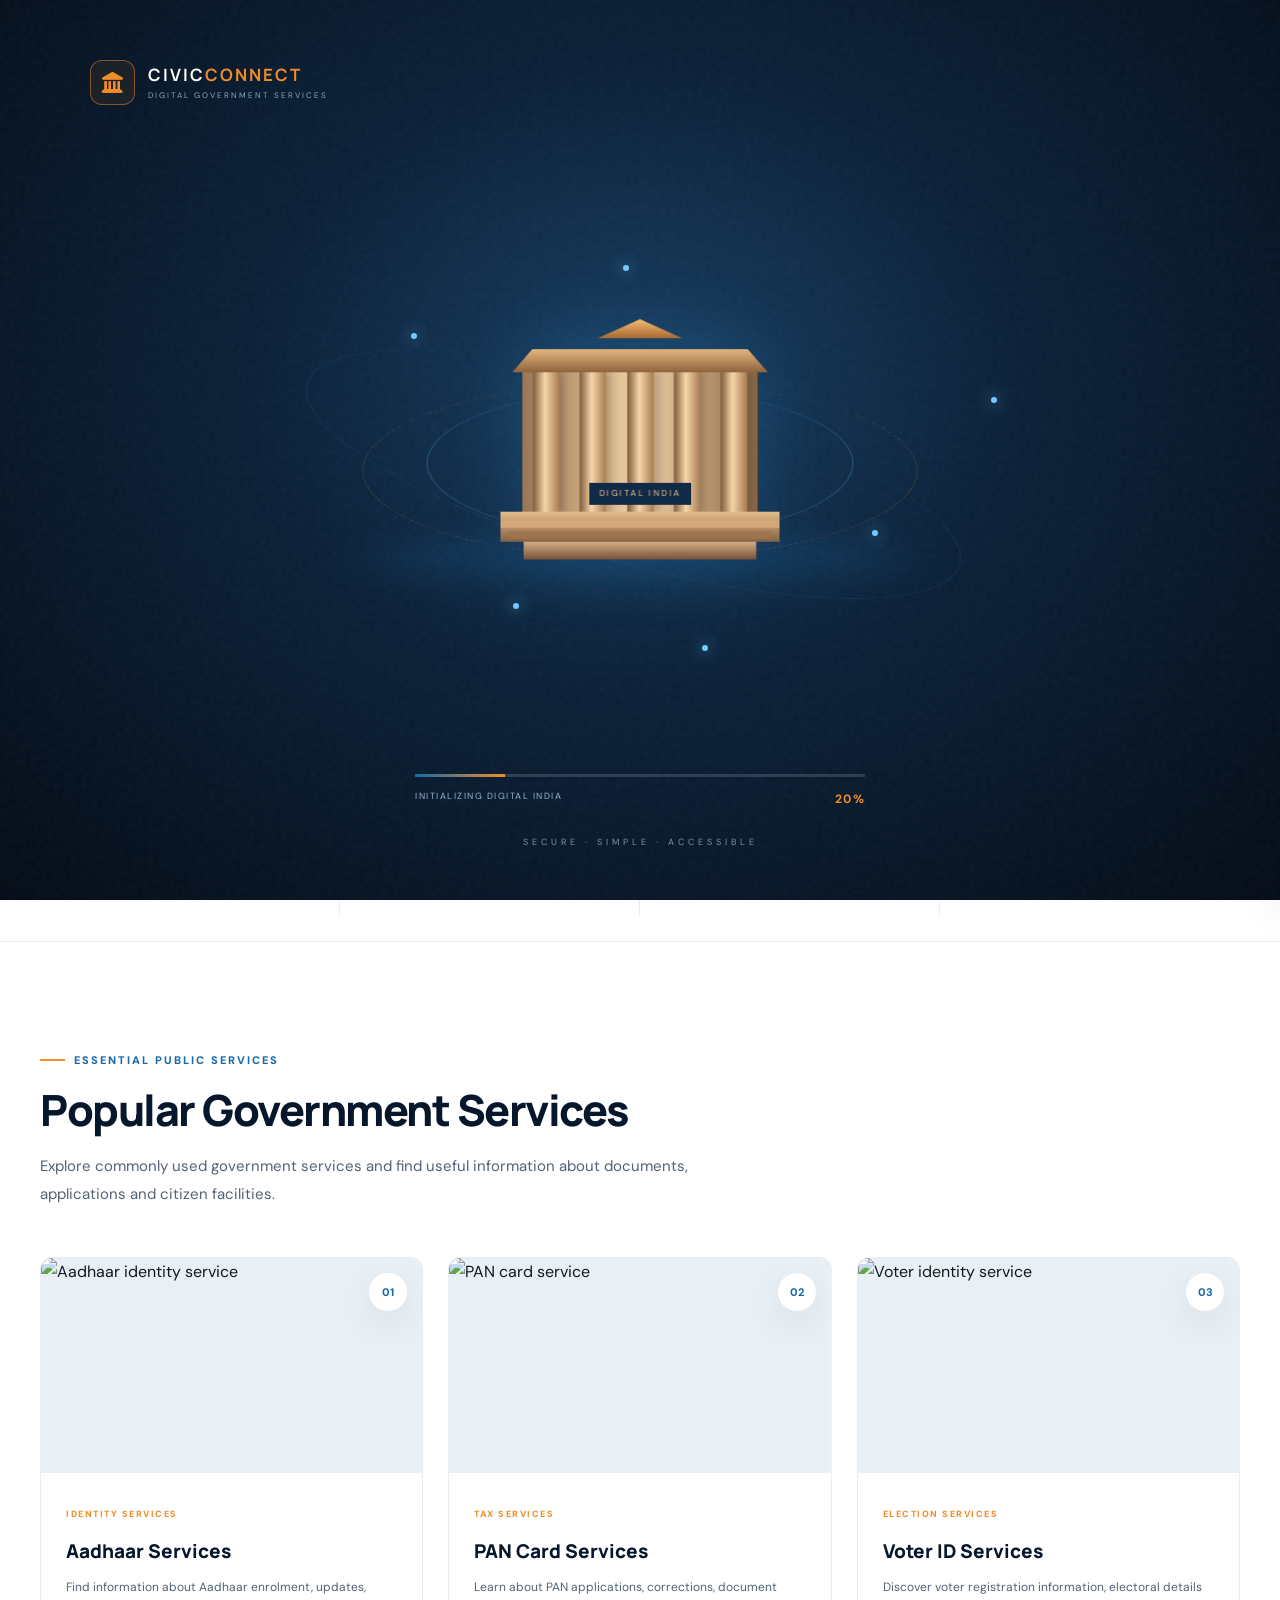
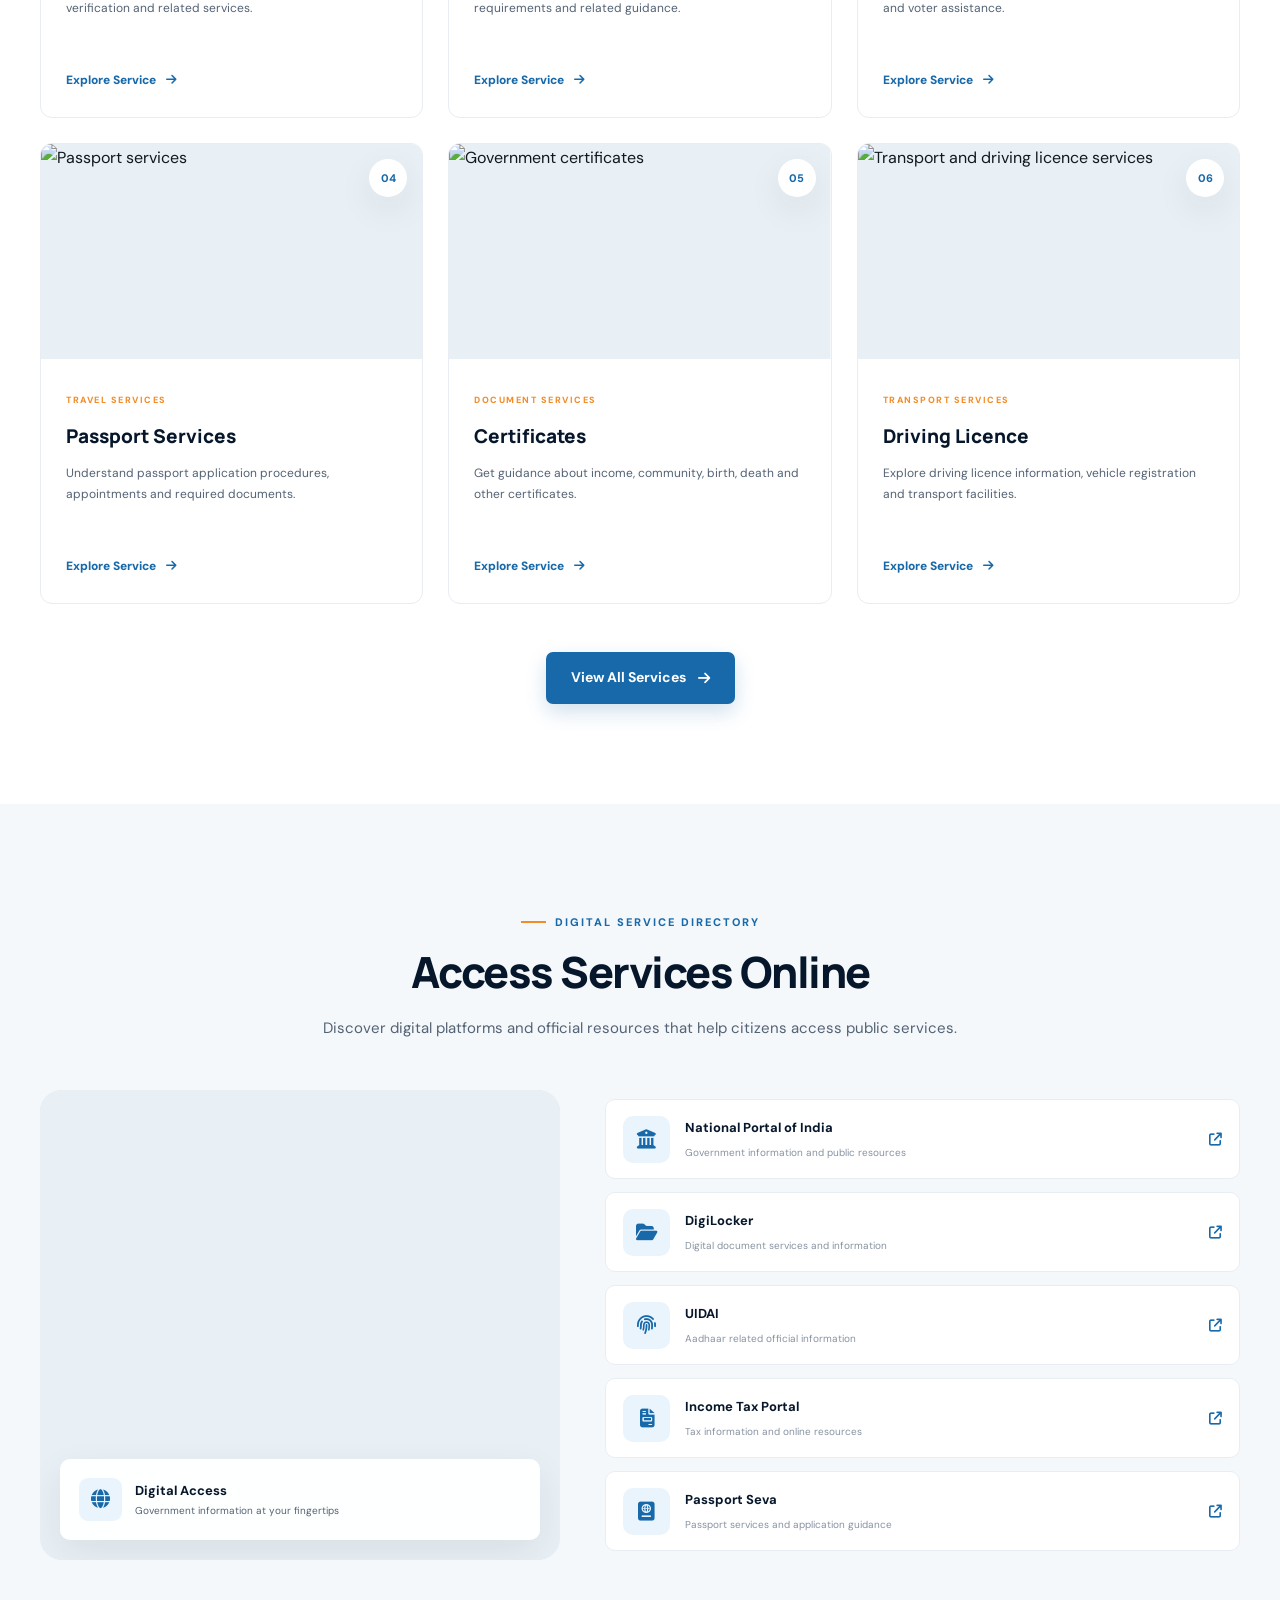
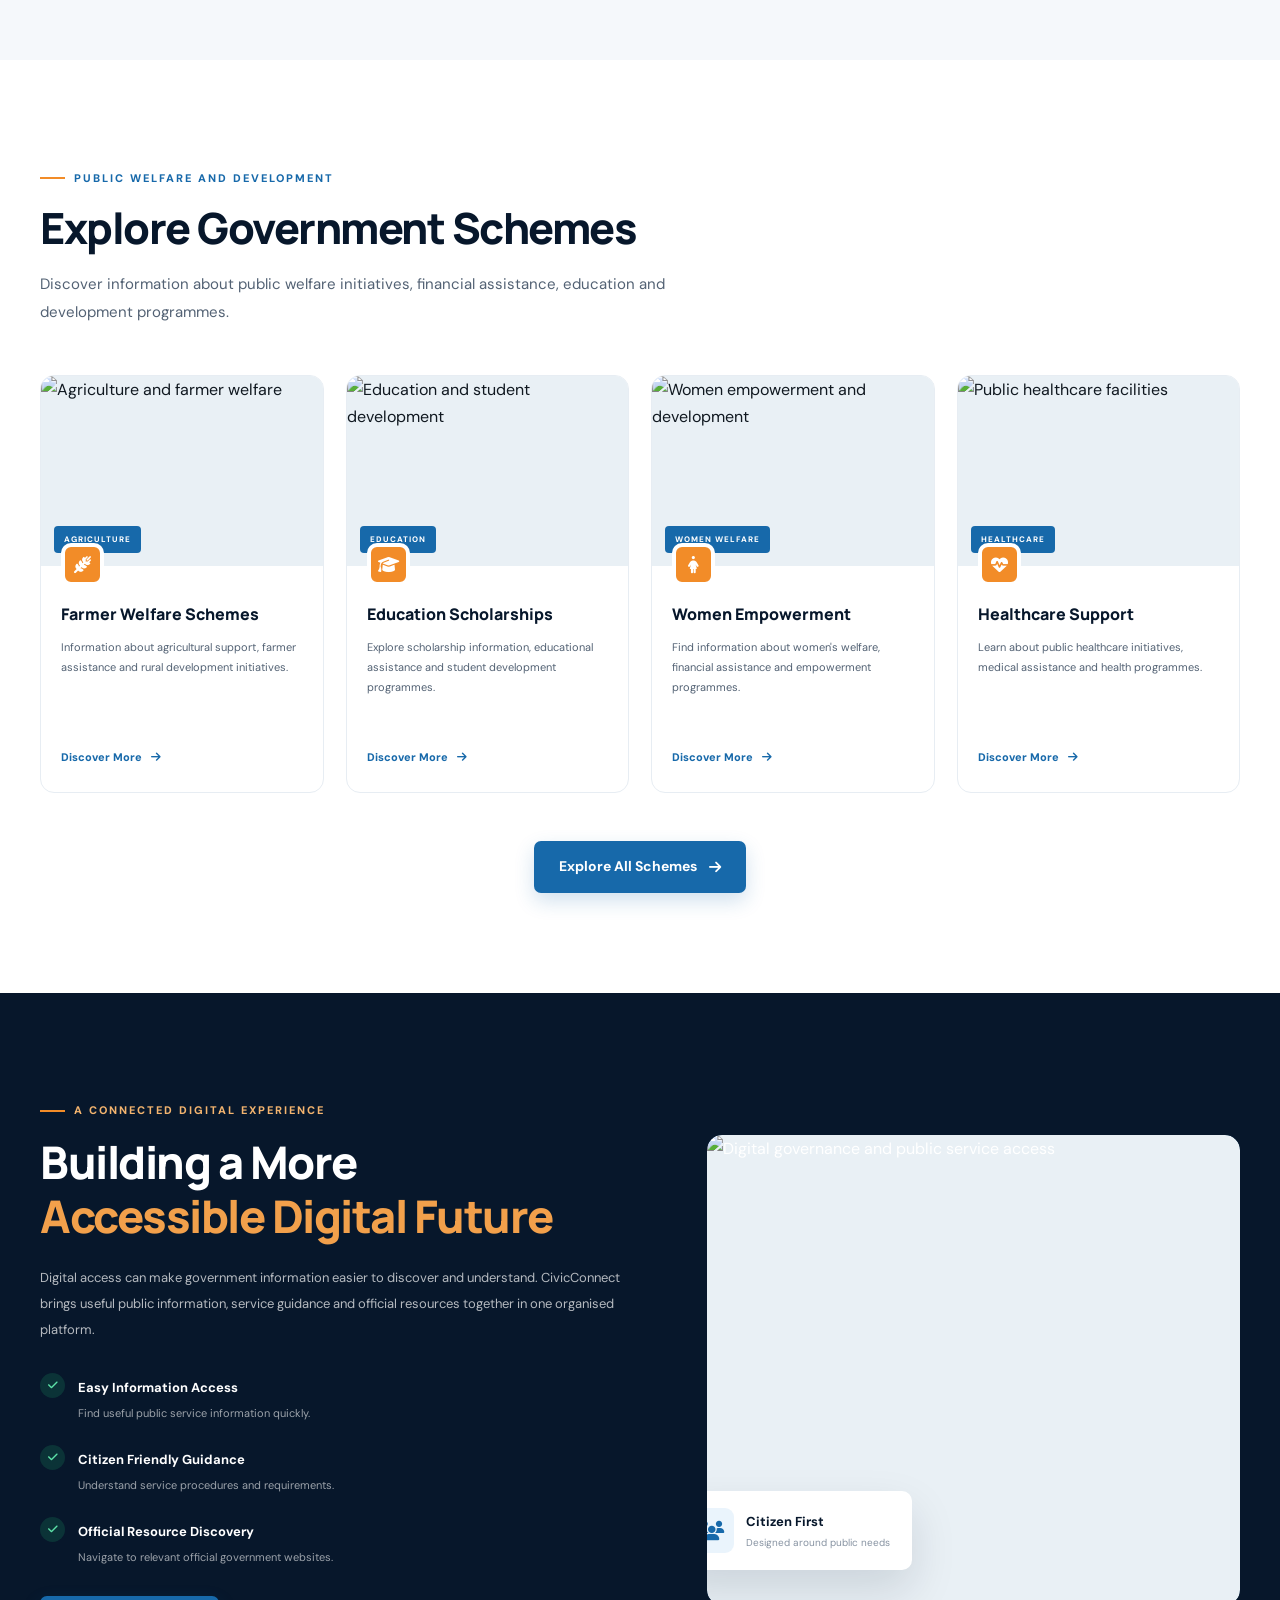
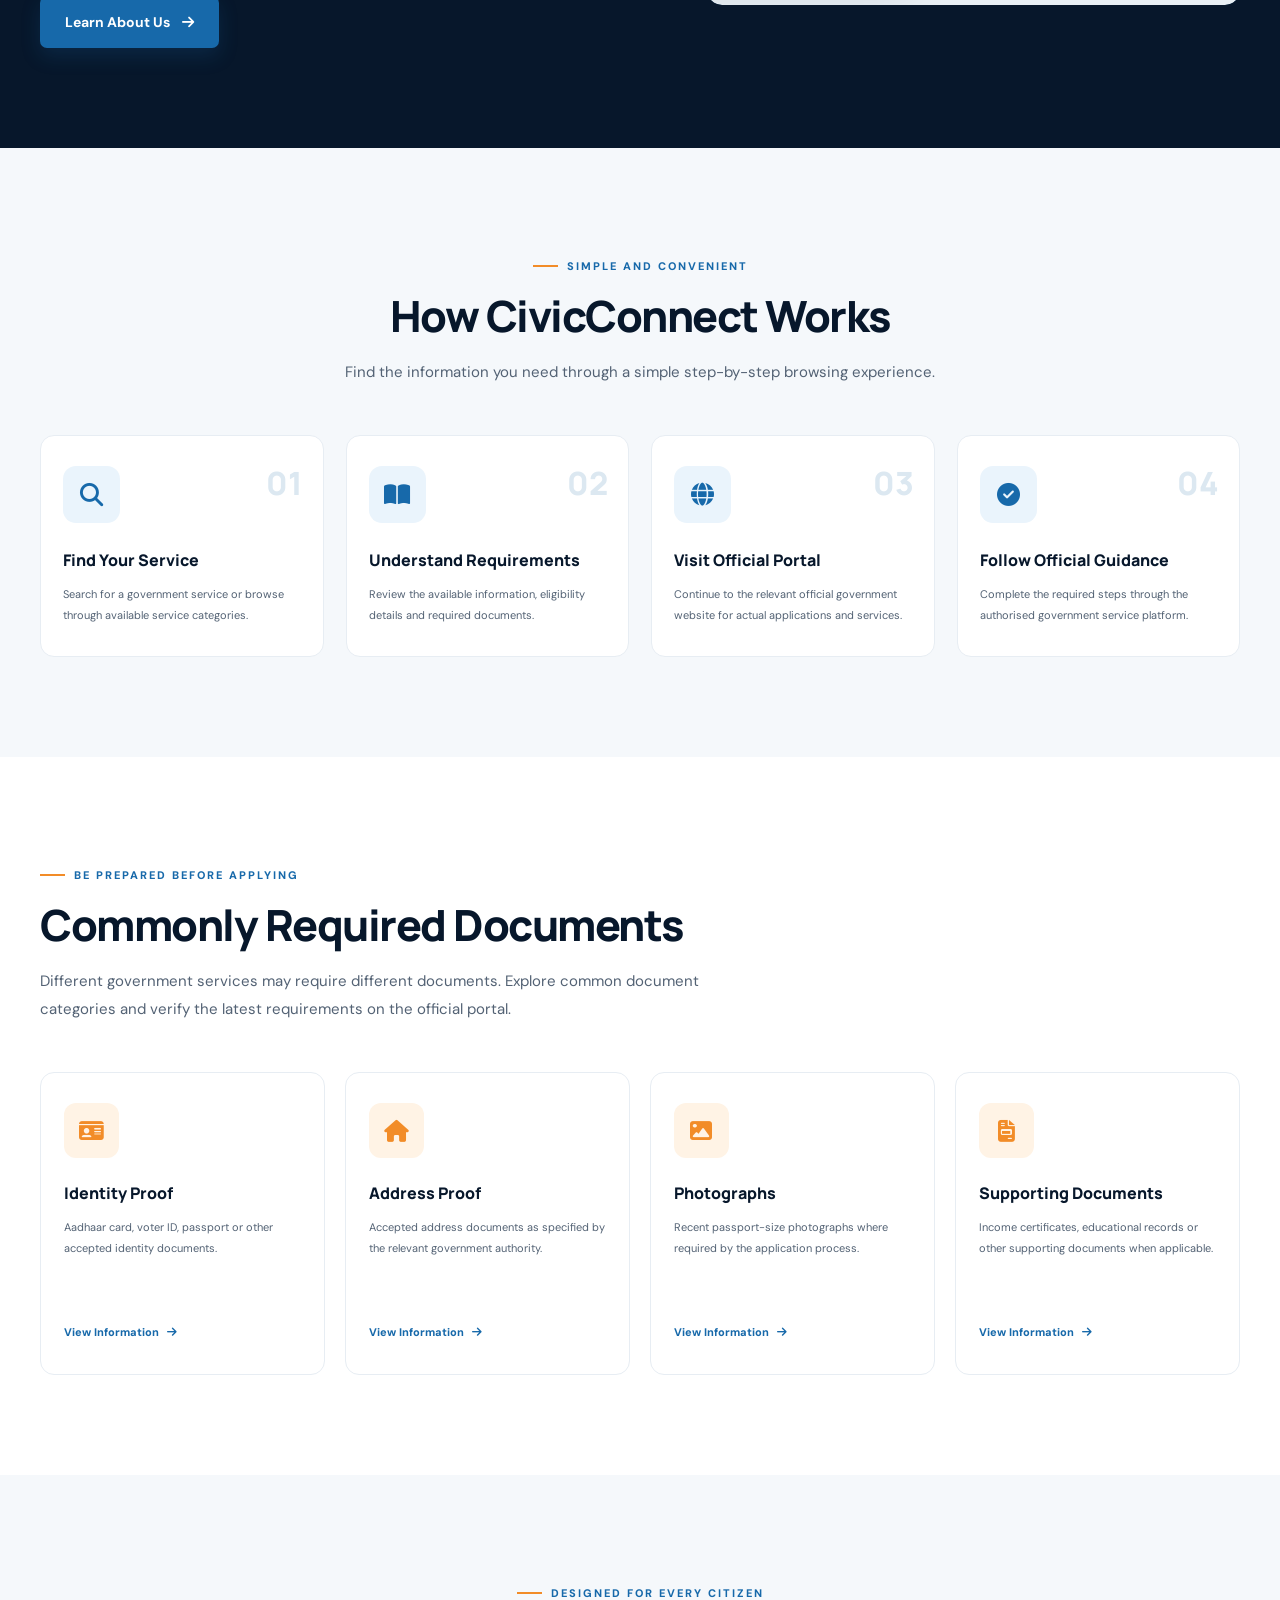
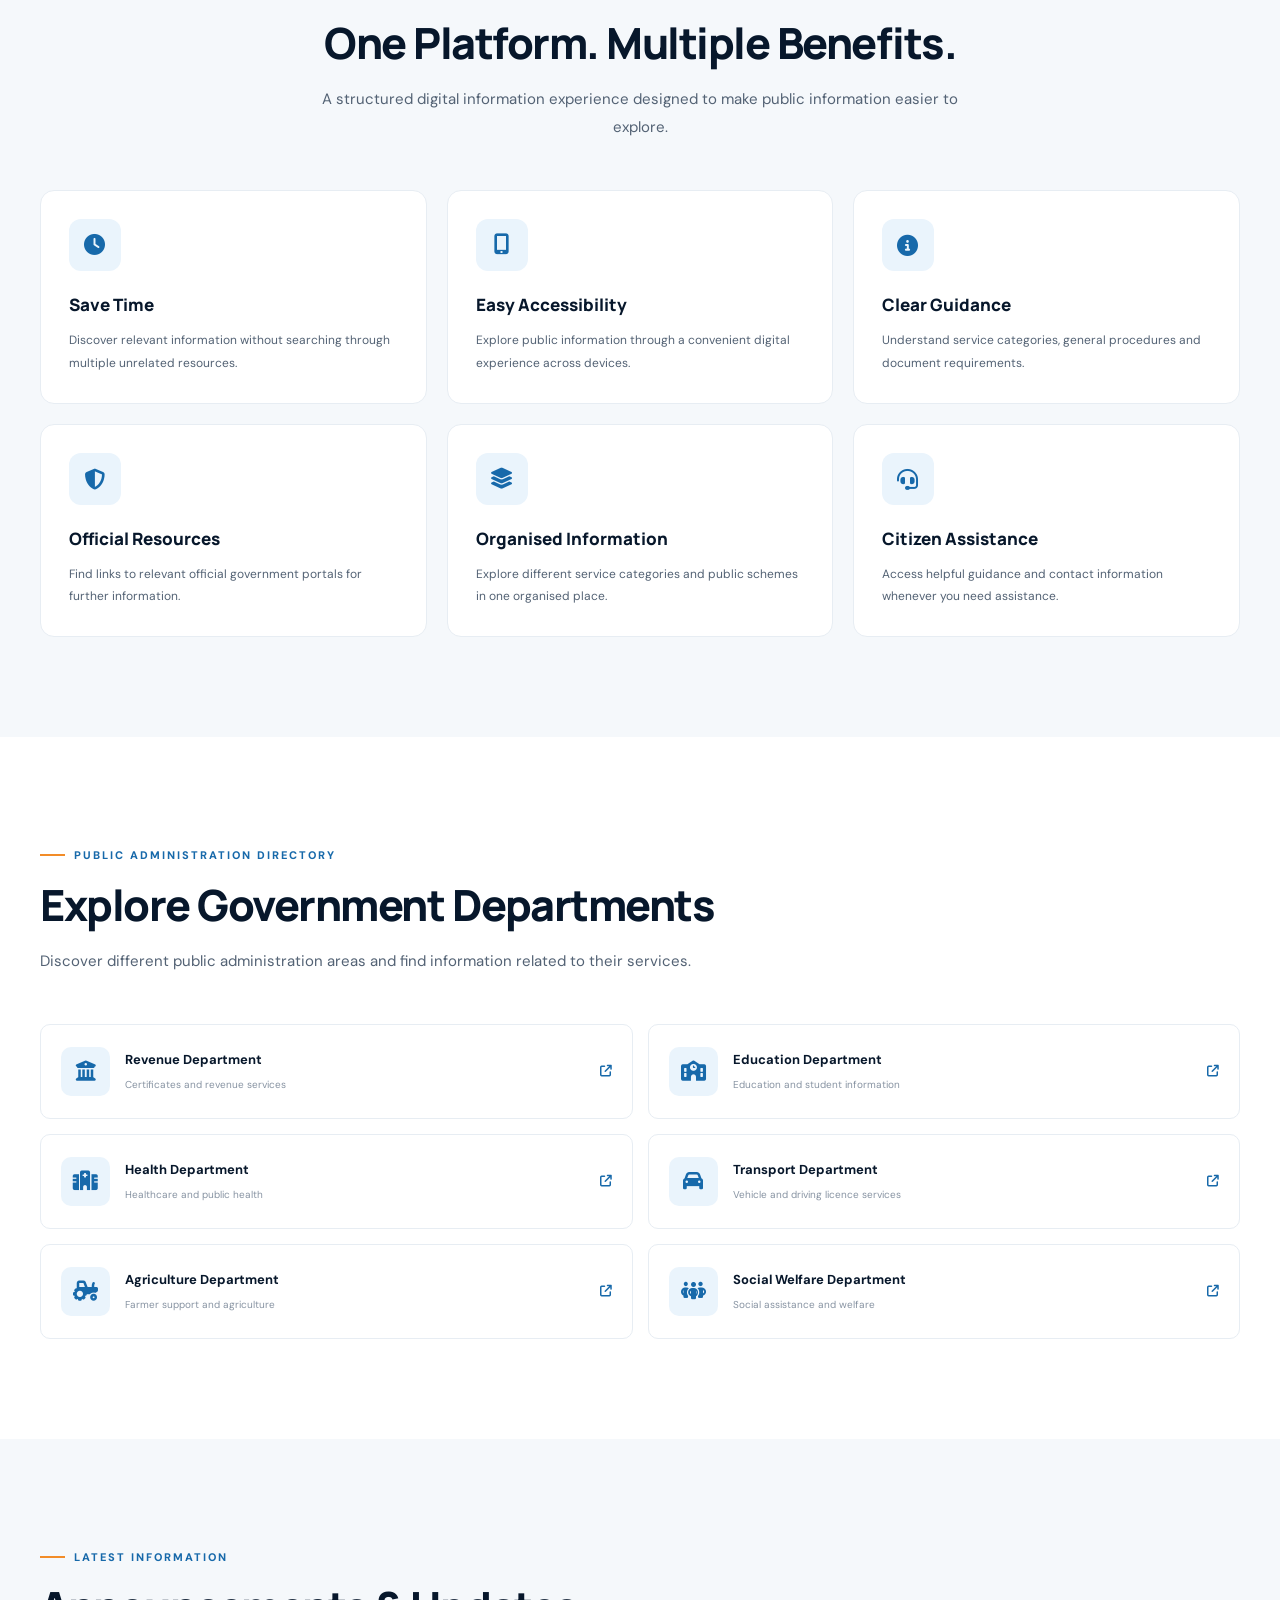
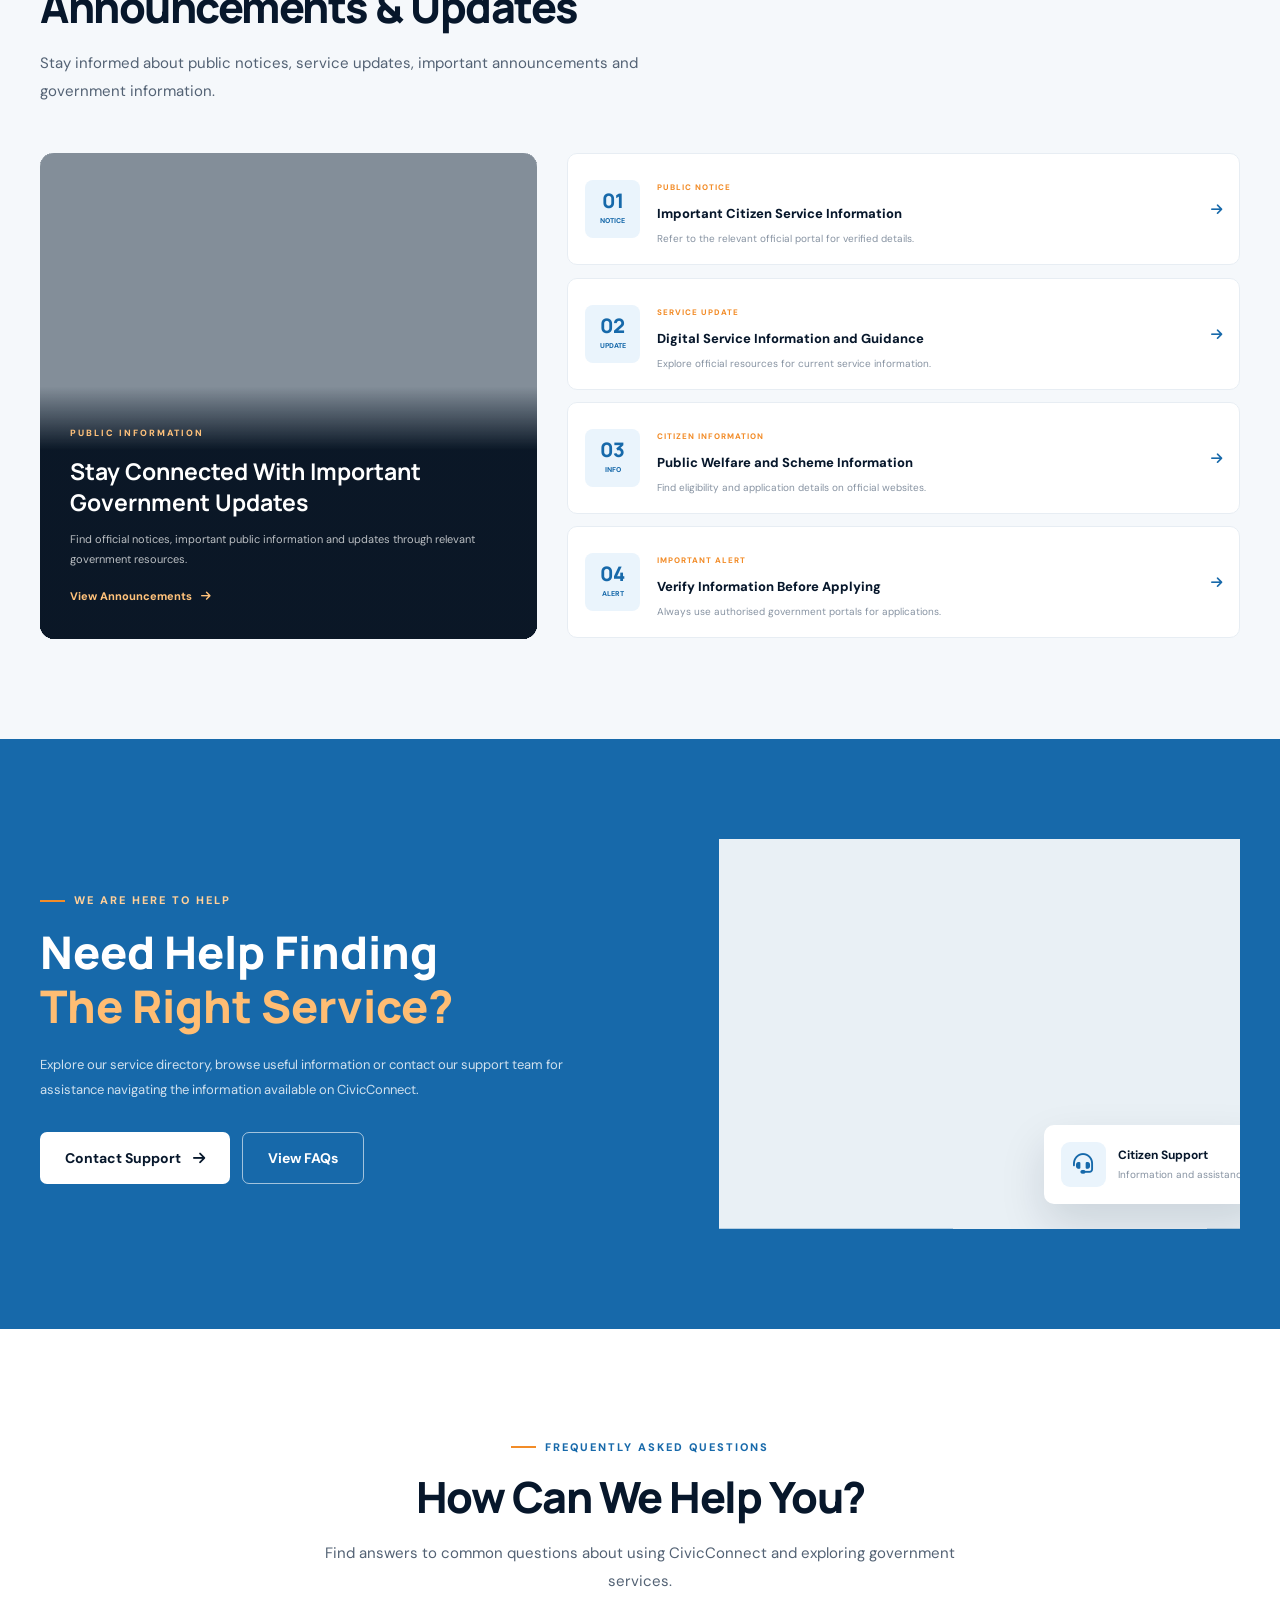
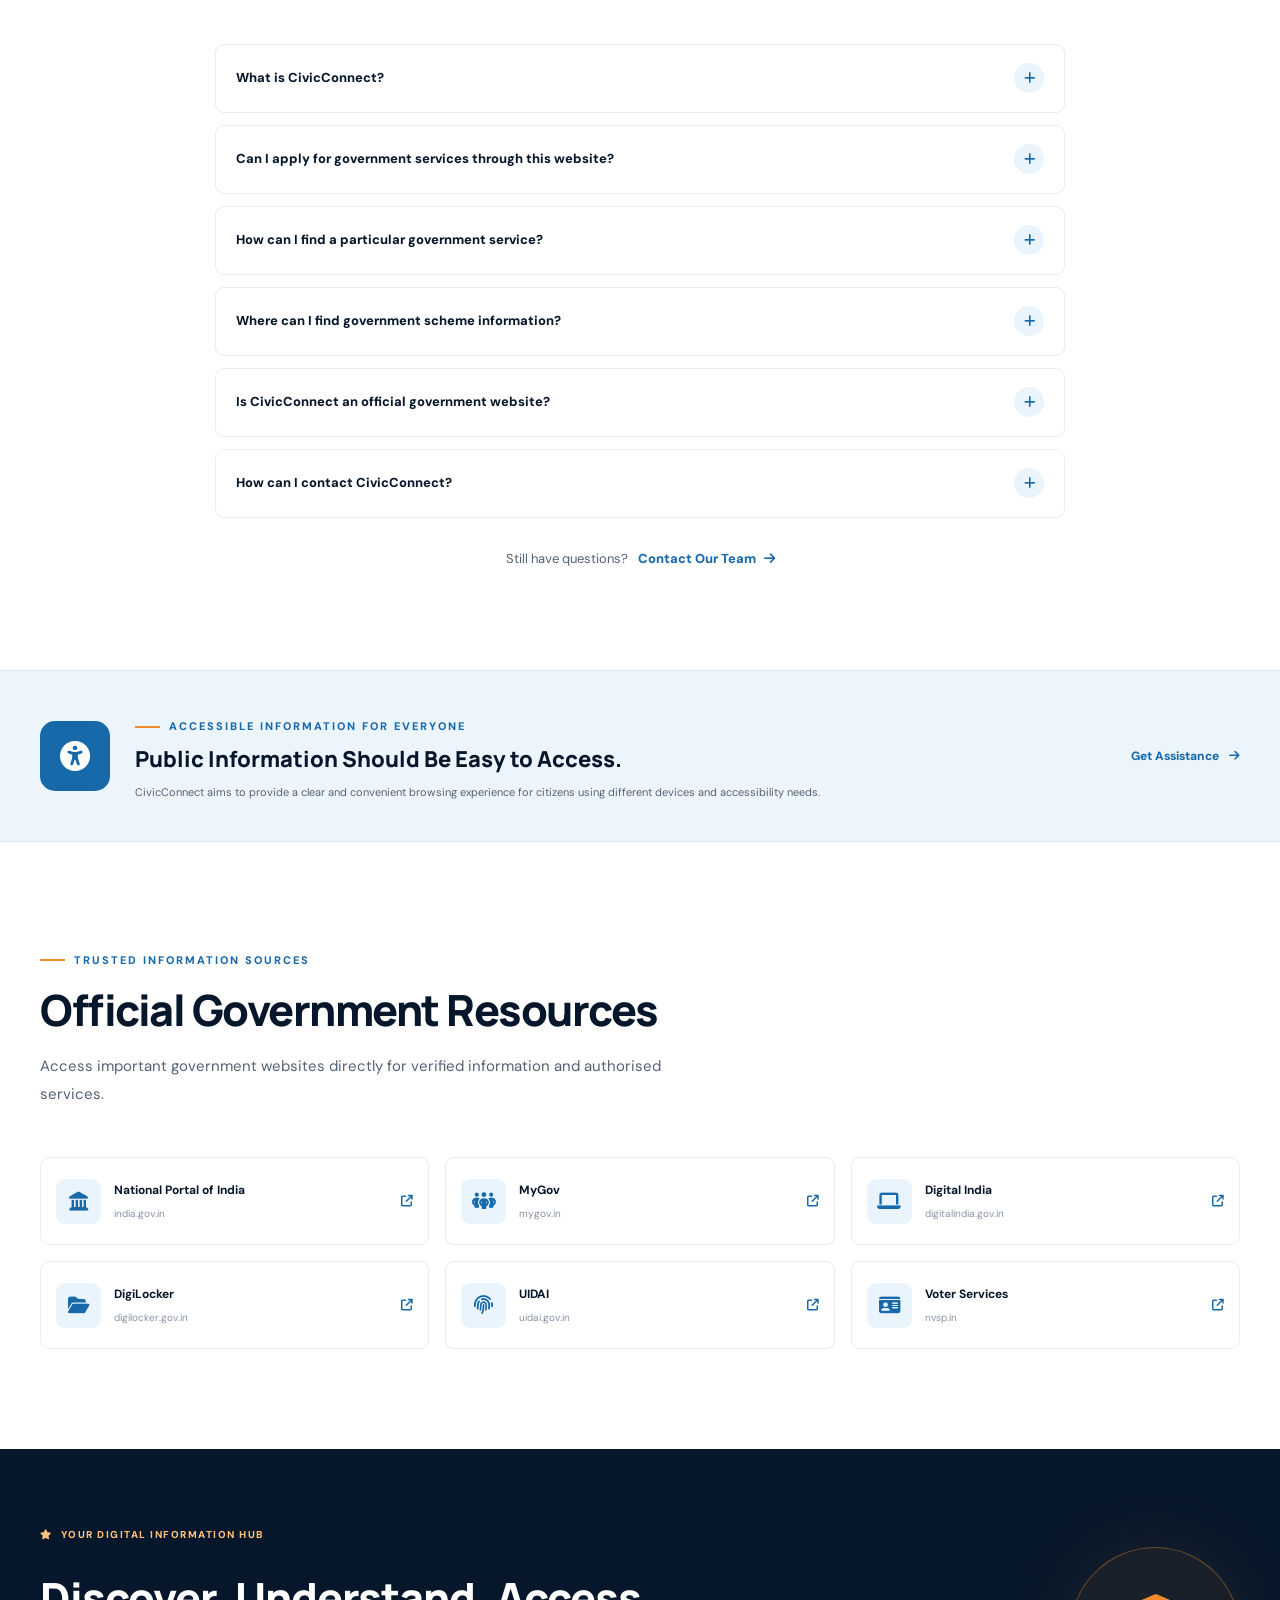
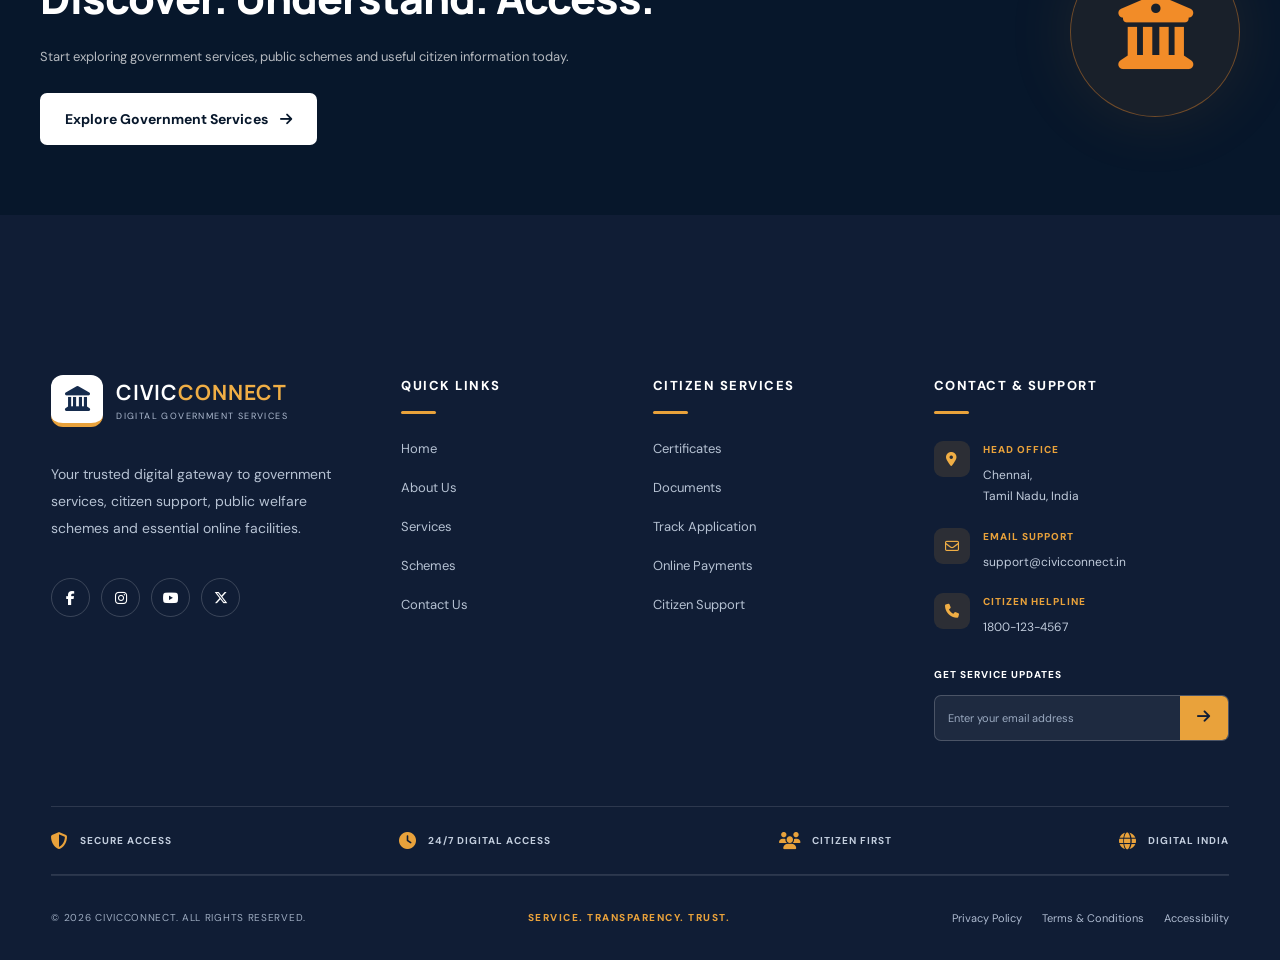
==== index.html @ 441167d1 "first commit" ====
<!DOCTYPE html>
<html lang="en">

<head>
    <meta charset="UTF-8">
    <meta name="viewport" content="width=device-width, initial-scale=1.0">
    <meta name="description" content="CivicConnect - Your digital gateway to government services, citizen support, public schemes and essential online services.">
    <meta name="keywords" content="Government Services, Citizen Services, Government Schemes, Digital India, Online Services">
    <meta name="author" content="CivicConnect">

    <title>CivicConnect | Digital Government Services</title>

    <!-- FONTS -->
    <link rel="preconnect" href="https://fonts.googleapis.com">
    <link rel="preconnect" href="https://fonts.gstatic.com" crossorigin>
    <link href="https://fonts.googleapis.com/css2?family=DM+Sans:wght@400;500;600;700;800&family=Manrope:wght@400;500;600;700;800&display=swap" rel="stylesheet">

    <!-- FONT AWESOME -->
    <link rel="stylesheet" href="https://cdnjs.cloudflare.com/ajax/libs/font-awesome/6.7.2/css/all.min.css">

    <!-- EXTERNAL CSS -->
    <link rel="stylesheet" href="css/style.css">
    <link rel="stylesheet" href="css/responsive.css">



    <link rel="stylesheet" href="css/animation.css">
</head>

<body>

    
<!-- =========================================================
     CIVICCONNECT — COMPLETE 3D CINEMATIC PRELOADER
     INDIA → GOVERNMENT → JUSTICE → SERVICES → VERIFICATION
========================================================= -->

<div class="civic-preloader" id="preloader">

    <div class="preloader-noise"></div>

    <div class="preloader-inner">

        <!-- BRAND -->
        <div class="preloader-brand">

            <div class="preloader-brand-icon">
                <i class="fa-solid fa-landmark"></i>
            </div>

            <div class="preloader-brand-copy">
                <strong>CIVIC<span>CONNECT</span></strong>
                <small>DIGITAL GOVERNMENT SERVICES</small>
            </div>

        </div>


        <!-- =================================================
             MAIN CINEMATIC STAGE
        ================================================== -->

        <div class="preloader-stage" id="preloaderStage">


            <!-- ROTATING DIGITAL RINGS -->

            <div class="digital-ring ring-one"></div>
            <div class="digital-ring ring-two"></div>
            <div class="digital-ring ring-three"></div>


            <!-- =================================================
                 GOVERNMENT BUILDING
            ================================================== -->

            <div class="government-building" id="preloaderBuilding">

                <div class="building-glow"></div>

                <div class="building-roof">

                    <div class="roof-top"></div>
                    <div class="roof-main"></div>

                </div>

                <div class="building-columns">

                    <div class="building-column"></div>
                    <div class="building-column"></div>
                    <div class="building-column"></div>
                    <div class="building-column"></div>
                    <div class="building-column"></div>

                </div>

                <div class="building-base">
                    <div></div>
                    <div></div>
                </div>

                <div class="building-steps"></div>

                <div class="building-sign">
                    DIGITAL INDIA
                </div>

            </div>


            <!-- =================================================
                 INDIAN RUPEE COINS
            ================================================== -->

            <div class="rupee-coin coin-one">

                <div class="coin-inner">
                    <span>₹</span>
                    <small>INDIA</small>
                </div>

            </div>

            <div class="rupee-coin coin-two">

                <div class="coin-inner">
                    <span>₹</span>
                    <small>RUPEE</small>
                </div>

            </div>

            <div class="rupee-coin coin-three">

                <div class="coin-inner">
                    <span>₹</span>
                    <small>INDIA</small>
                </div>

            </div>


            <!-- =================================================
                 JUSTICE STATUE — SCALES OF JUSTICE
            ================================================== -->

            <div class="justice-statue">

                <div class="justice-glow"></div>

                <div class="justice-head"></div>

                <div class="justice-blindfold"></div>

                <div class="justice-body"></div>

                <div class="justice-arm"></div>

                <div class="justice-sword"></div>

                <div class="justice-scale">

                    <div class="scale-center"></div>

                    <div class="scale-beam"></div>

                    <div class="scale-left">
                        <span></span>
                    </div>

                    <div class="scale-right">
                        <span></span>
                    </div>

                </div>

                <div class="justice-base"></div>

            </div>


            <!-- =================================================
                 CONSTITUTION OF INDIA — BOOK
            ================================================== -->

            <div class="constitution-book">

                <div class="book-cover">

                    <div class="book-border">

                        <i class="fa-solid fa-landmark"></i>

                        <strong>CONSTITUTION</strong>

                        <span>OF INDIA</span>

                        <small>WE THE PEOPLE</small>

                    </div>

                </div>

                <div class="book-pages"></div>

            </div>


            <!-- =================================================
                 FLOATING GOVERNMENT DOCUMENT 01
            ================================================== -->

            <div class="floating-document document-one">

                <div class="document-top">

                    <i class="fa-solid fa-file-lines"></i>

                    <span>APPLICATION</span>

                </div>

                <div class="document-line"></div>
                <div class="document-line short"></div>
                <div class="document-line"></div>

                <div class="document-footer">

                    <i class="fa-solid fa-circle-check"></i>
                    VERIFIED

                </div>

            </div>


            <!-- =================================================
                 FLOATING GOVERNMENT DOCUMENT 02
            ================================================== -->

            <div class="floating-document document-two">

                <div class="document-top">

                    <i class="fa-solid fa-certificate"></i>

                    <span>CERTIFICATE</span>

                </div>

                <div class="certificate-seal">

                    <i class="fa-solid fa-check"></i>

                </div>

                <div class="document-line"></div>
                <div class="document-line short"></div>

            </div>


            <!-- =================================================
                 FLOATING GOVERNMENT DOCUMENT 03
            ================================================== -->

            <div class="floating-document document-three">

                <div class="document-top">

                    <i class="fa-solid fa-id-card"></i>

                    <span>DIGITAL ID</span>

                </div>

                <div class="document-line"></div>
                <div class="document-line short"></div>

                <div class="document-footer">
                    SECURE ACCESS
                </div>

            </div>


            <!-- =================================================
                 INDIAN GOVERNMENT SERVICES
            ================================================== -->

            <div class="government-service-icon service-pan">

                <i class="fa-solid fa-id-card"></i>

                <span>PAN CARD</span>

            </div>


            <div class="government-service-icon service-voter">

                <i class="fa-solid fa-address-card"></i>

                <span>VOTER ID</span>

            </div>


            <div class="government-service-icon service-certificate">

                <i class="fa-solid fa-certificate"></i>

                <span>CERTIFICATE</span>

            </div>


            <div class="government-service-icon service-payment">

                <i class="fa-solid fa-indian-rupee-sign"></i>

                <span>PAYMENTS</span>

            </div>


            <!-- =================================================
                 DIGITAL INDIA NETWORK
            ================================================== -->

            <div class="india-network">

                <div class="network-orbit"></div>

                <div class="network-center">

                    <i class="fa-solid fa-globe"></i>

                </div>

                <span class="network-dot dot-one"></span>
                <span class="network-dot dot-two"></span>
                <span class="network-dot dot-three"></span>
                <span class="network-dot dot-four"></span>

            </div>


            <!-- =================================================
                 DIGITAL PARTICLES
            ================================================== -->

            <div class="digital-particle particle-one"></div>
            <div class="digital-particle particle-two"></div>
            <div class="digital-particle particle-three"></div>
            <div class="digital-particle particle-four"></div>
            <div class="digital-particle particle-five"></div>
            <div class="digital-particle particle-six"></div>


            <!-- =================================================
                 CENTER TEXT
            ================================================== -->

            <div class="preloader-center-text">

                <span>ONE PLATFORM</span>

                <strong>
                    MANY <em>SOLUTIONS.</em>
                </strong>

            </div>


            <!-- =================================================
                 DIGITAL VERIFICATION
            ================================================== -->

            <div class="verification-check" id="preloaderVerify">

                <div class="verify-circle">

                    <i class="fa-solid fa-check"></i>

                </div>

                <span>VERIFIED</span>

            </div>


            <!-- =================================================
                 FINAL BRAND REVEAL
            ================================================== -->

            <div class="preloader-final-logo" id="preloaderFinalLogo">

                <div class="final-logo-icon">

                    <i class="fa-solid fa-landmark"></i>

                </div>

                <strong>
                    CIVIC<span>CONNECT</span>
                </strong>

                <small>
                    GOVERNMENT SERVICES. SIMPLIFIED.
                </small>

            </div>


        </div>


        <!-- =================================================
             LOADER STATUS
        ================================================== -->

        <div class="loader-status">

            <div class="loader-progress">

                <div
                    class="loader-progress-fill"
                    id="loaderProgressFill">
                </div>

            </div>

            <div class="loader-status-bottom">

                <span id="loaderStatusText">
                    INITIALIZING DIGITAL SERVICES
                </span>

                <strong>
                    <span id="loaderPercent">0</span>%
                </strong>

            </div>

        </div>


        <!-- BOTTOM BRAND MESSAGE -->

        <div class="preloader-bottom">
            SECURE · SIMPLE · ACCESSIBLE
        </div>

    </div>

</div>



    <!-- =====================================================
         MAIN HEADER
    ====================================================== -->

    <header class="site-header" id="siteHeader">

        <div class="container header-container">

            <a href="index.html" class="brand" aria-label="CivicConnect Home">

                <span class="brand-icon">
                    <i class="fa-solid fa-landmark"></i>
                </span>

                <span class="brand-text">
                    <span class="brand-name">CIVICCONNECT</span>
                    <span class="brand-subtitle">DIGITAL GOVERNMENT SERVICES</span>
                </span>

            </a>


            <nav class="main-navigation" id="mainNavigation">

                <a href="index.html" class="nav-link active">Home</a>

                <a href="about.html" class="nav-link">About Us</a>

                <a href="services.html" class="nav-link">Services</a>

                <a href="schemes.html" class="nav-link">Schemes</a>

                <a href="contact.html" class="nav-link">Contact</a>

            </nav>


            <div class="header-actions">

                <button class="header-search" id="headerSearchBtn" aria-label="Search">
                    <i class="fa-solid fa-magnifying-glass"></i>
                </button>

                <button class="login-button" id="loginModalOpen">
                    <i class="fa-regular fa-user"></i>
                    <span>Login</span>
                </button>

                <button class="mobile-menu-btn" id="mobileMenuBtn" aria-label="Open menu">
                    <i class="fa-solid fa-bars"></i>
                </button>

            </div>

        </div>

    </header>


    <!-- =====================================================
         MOBILE NAVIGATION
    ====================================================== -->

    <div class="mobile-overlay" id="mobileOverlay"></div>

    <aside class="mobile-drawer" id="mobileDrawer">

        <div class="drawer-header">

            <a href="index.html" class="drawer-brand">
                <i class="fa-solid fa-landmark"></i>
                CIVICCONNECT
            </a>

            <button class="drawer-close" id="drawerClose" aria-label="Close menu">
                <i class="fa-solid fa-xmark"></i>
            </button>

        </div>

        <div class="drawer-content">

            <span class="drawer-label">MAIN MENU</span>

            <a href="index.html">
                <i class="fa-solid fa-house"></i>
                Home
            </a>

            <a href="about.html">
                <i class="fa-solid fa-building-columns"></i>
                About Us
            </a>

            <a href="services.html">
                <i class="fa-solid fa-grid-2"></i>
                Services
            </a>

            <a href="schemes.html">
                <i class="fa-solid fa-hand-holding-heart"></i>
                Government Schemes
            </a>

            <a href="#announcements">
                <i class="fa-solid fa-bullhorn"></i>
                Announcements
            </a>

            <a href="contact.html">
                <i class="fa-solid fa-headset"></i>
                Contact
            </a>

            <div class="drawer-divider"></div>

            <span class="drawer-label">CITIZEN SUPPORT</span>

            <a href="#help">
                <i class="fa-solid fa-circle-question"></i>
                Help Centre
            </a>

            <a href="#faq">
                <i class="fa-solid fa-comments"></i>
                FAQs
            </a>

            <button class="drawer-login" id="drawerLoginBtn">
                <i class="fa-solid fa-right-to-bracket"></i>
                Login to Portal
            </button>

        </div>

        <div class="drawer-footer">
            <p>Connecting Citizens. Simplifying Services.</p>
            <span>© 2026 CivicConnect</span>
        </div>

    </aside>


    <!-- =====================================================
         HERO SECTION
    ====================================================== -->

    <section class="hero-section" id="home">

        <div class="hero-slider">

            <div class="hero-slide active">
                <img src="assets/images/hero-government-01.jpg" alt="Modern government administrative building">
            </div>

            <div class="hero-slide">
                <img src="assets/images/hero-government-02.jpg" alt="Digital public services">
            </div>

            <div class="hero-slide">
                <img src="assets/images/hero-government-03.jpg" alt="Citizens accessing government services">
            </div>

        </div>

        <div class="hero-overlay"></div>

        <div class="container hero-container">

            <div class="hero-content">

                <span class="hero-label">
                    <i class="fa-solid fa-circle-check"></i>
                    YOUR DIGITAL GOVERNMENT GATEWAY
                </span>

                <h1>
                    Government Services.
                    <span>Made Simple.</span>
                </h1>

                <p>
                    Discover essential public services, explore government
                    schemes and access important information through one
                    convenient digital platform.
                </p>

                <div class="hero-actions">

                    <a href="services.html" class="btn btn-primary">
                        Explore Services
                        <i class="fa-solid fa-arrow-right"></i>
                    </a>

                    <a href="schemes.html" class="btn btn-outline">
                        Explore Schemes
                        <i class="fa-solid fa-arrow-up-right-from-square"></i>
                    </a>

                </div>


                <div class="hero-trust">

                    <div class="hero-trust-icon">
                        <i class="fa-solid fa-shield-halved"></i>
                    </div>

                    <div>
                        <strong>Citizen Focused Platform</strong>
                        <span>Information and service guidance in one place</span>
                    </div>

                </div>

            </div>


            <div class="hero-search-card">

                <div class="hero-search-heading">

                    <span class="search-icon">
                        <i class="fa-solid fa-magnifying-glass"></i>
                    </span>

                    <div>
                        <h3>What service are you looking for?</h3>
                        <p>Find government services and useful information.</p>
                    </div>

                </div>

                <form class="hero-search-form" id="heroSearchForm">

                    <label for="serviceSearch" class="sr-only">Search services</label>

                    <input
                        type="search"
                        id="serviceSearch"
                        placeholder="Search Aadhaar, PAN, certificates..."
                    >

                    <button type="submit">
                        Search
                        <i class="fa-solid fa-arrow-right"></i>
                    </button>

                </form>

                <div class="popular-searches">

                    <span>Popular:</span>

                    <a href="#popular-services">Aadhaar</a>
                    <a href="#popular-services">PAN Card</a>
                    <a href="#popular-services">Certificates</a>

                </div>

            </div>

        </div>


        <div class="hero-slider-controls">

            <button class="hero-prev" id="heroPrev" aria-label="Previous slide">
                <i class="fa-solid fa-arrow-left"></i>
            </button>

            <div class="hero-dots" id="heroDots"></div>

            <button class="hero-next" id="heroNext" aria-label="Next slide">
                <i class="fa-solid fa-arrow-right"></i>
            </button>

        </div>

        <div class="hero-bottom-tag">
            <span>01</span>
            <span class="hero-bottom-line"></span>
            <span>03</span>
        </div>

    </section>


    <!-- =====================================================
         QUICK ACCESS SECTION
    ====================================================== -->

    <section class="quick-access-section">

        <div class="container">

            <div class="quick-access-grid">

                <a href="#popular-services" class="quick-access-item">

                    <span class="quick-access-icon">
                        <i class="fa-solid fa-id-card"></i>
                    </span>

                    <span>
                        <strong>Identity Services</strong>
                        <small>Essential documents</small>
                    </span>

                    <i class="fa-solid fa-arrow-up-right-from-square quick-arrow"></i>

                </a>


                <a href="#online-services" class="quick-access-item">

                    <span class="quick-access-icon">
                        <i class="fa-solid fa-laptop"></i>
                    </span>

                    <span>
                        <strong>Online Services</strong>
                        <small>Digital service access</small>
                    </span>

                    <i class="fa-solid fa-arrow-up-right-from-square quick-arrow"></i>

                </a>


                <a href="#government-schemes" class="quick-access-item">

                    <span class="quick-access-icon">
                        <i class="fa-solid fa-hand-holding-heart"></i>
                    </span>

                    <span>
                        <strong>Public Schemes</strong>
                        <small>Benefits and support</small>
                    </span>

                    <i class="fa-solid fa-arrow-up-right-from-square quick-arrow"></i>

                </a>


                <a href="#help" class="quick-access-item">

                    <span class="quick-access-icon">
                        <i class="fa-solid fa-headset"></i>
                    </span>

                    <span>
                        <strong>Citizen Help</strong>
                        <small>Guidance and assistance</small>
                    </span>

                    <i class="fa-solid fa-arrow-up-right-from-square quick-arrow"></i>

                </a>

            </div>

        </div>

    </section>


    <!-- =====================================================
         SECTION 02 - POPULAR SERVICES
    ====================================================== -->

    <section class="section popular-services-section" id="popular-services">

        <div class="container">

            <div class="section-heading">

                <span class="eyebrow">ESSENTIAL PUBLIC SERVICES</span>

                <h2>Popular Government Services</h2>

                <p>
                    Explore commonly used government services and find
                    useful information about documents, applications
                    and citizen facilities.
                </p>

            </div>


            <div class="services-grid">

                <article class="service-card">

                    <div class="service-image">
                        <img src="assets/images/aadhaar-service.jpg" alt="Aadhaar identity service">
                        <span class="service-number">01</span>
                    </div>

                    <div class="service-content">

                        <span class="service-category">IDENTITY SERVICES</span>

                        <h3>Aadhaar Services</h3>

                        <p>
                            Find information about Aadhaar enrolment,
                            updates, verification and related services.
                        </p>

                        <a href="services.html#aadhaar" class="service-link">
                            Explore Service
                            <i class="fa-solid fa-arrow-right"></i>
                        </a>

                    </div>

                </article>


                <article class="service-card">

                    <div class="service-image">
                        <img src="assets/images/pan-service.jpg" alt="PAN card service">
                        <span class="service-number">02</span>
                    </div>

                    <div class="service-content">

                        <span class="service-category">TAX SERVICES</span>

                        <h3>PAN Card Services</h3>

                        <p>
                            Learn about PAN applications, corrections,
                            document requirements and related guidance.
                        </p>

                        <a href="services.html#pan" class="service-link">
                            Explore Service
                            <i class="fa-solid fa-arrow-right"></i>
                        </a>

                    </div>

                </article>


                <article class="service-card">

                    <div class="service-image">
                        <img src="assets/images/voter-service.jpg" alt="Voter identity service">
                        <span class="service-number">03</span>
                    </div>

                    <div class="service-content">

                        <span class="service-category">ELECTION SERVICES</span>

                        <h3>Voter ID Services</h3>

                        <p>
                            Discover voter registration information,
                            electoral details and voter assistance.
                        </p>

                        <a href="services.html#voter" class="service-link">
                            Explore Service
                            <i class="fa-solid fa-arrow-right"></i>
                        </a>

                    </div>

                </article>


                <article class="service-card">

                    <div class="service-image">
                        <img src="assets/images/passport-service.jpg" alt="Passport services">
                        <span class="service-number">04</span>
                    </div>

                    <div class="service-content">

                        <span class="service-category">TRAVEL SERVICES</span>

                        <h3>Passport Services</h3>

                        <p>
                            Understand passport application procedures,
                            appointments and required documents.
                        </p>

                        <a href="services.html#passport" class="service-link">
                            Explore Service
                            <i class="fa-solid fa-arrow-right"></i>
                        </a>

                    </div>

                </article>


                <article class="service-card">

                    <div class="service-image">
                        <img src="assets/images/certificate-service.jpg" alt="Government certificates">
                        <span class="service-number">05</span>
                    </div>

                    <div class="service-content">

                        <span class="service-category">DOCUMENT SERVICES</span>

                        <h3>Certificates</h3>

                        <p>
                            Get guidance about income, community,
                            birth, death and other certificates.
                        </p>

                        <a href="services.html#certificates" class="service-link">
                            Explore Service
                            <i class="fa-solid fa-arrow-right"></i>
                        </a>

                    </div>

                </article>


                <article class="service-card">

                    <div class="service-image">
                        <img src="assets/images/transport-service.jpg" alt="Transport and driving licence services">
                        <span class="service-number">06</span>
                    </div>

                    <div class="service-content">

                        <span class="service-category">TRANSPORT SERVICES</span>

                        <h3>Driving Licence</h3>

                        <p>
                            Explore driving licence information,
                            vehicle registration and transport facilities.
                        </p>

                        <a href="services.html#transport" class="service-link">
                            Explore Service
                            <i class="fa-solid fa-arrow-right"></i>
                        </a>

                    </div>

                </article>

            </div>


            <div class="section-bottom-action">

                <a href="services.html" class="btn btn-primary">
                    View All Services
                    <i class="fa-solid fa-arrow-right"></i>
                </a>

            </div>

        </div>

    </section>


    <!-- =====================================================
         SECTION 03 - ONLINE SERVICES
    ====================================================== -->

    <section class="section online-services-section" id="online-services">

        <div class="container">

            <div class="section-heading section-heading-center">

                <span class="eyebrow">DIGITAL SERVICE DIRECTORY</span>

                <h2>Access Services Online</h2>

                <p>
                    Discover digital platforms and official resources
                    that help citizens access public services.
                </p>

            </div>


            <div class="online-services-layout">

                <div class="online-services-image">

                    <img src="assets/images/government-online-services.jpg" alt="Citizen using online government services">

                    <div class="online-image-caption">

                        <span class="online-caption-icon">
                            <i class="fa-solid fa-globe"></i>
                        </span>

                        <div>
                            <strong>Digital Access</strong>
                            <span>Government information at your fingertips</span>
                        </div>

                    </div>

                </div>


                <div class="online-services-list">

                    <a href="https://www.india.gov.in/" target="_blank" rel="noopener noreferrer" class="online-service-item">

                        <span class="online-service-icon">
                            <i class="fa-solid fa-building-columns"></i>
                        </span>

                        <span class="online-service-text">
                            <strong>National Portal of India</strong>
                            <small>Government information and public resources</small>
                        </span>

                        <i class="fa-solid fa-arrow-up-right-from-square"></i>

                    </a>


                    <a href="https://www.digilocker.gov.in/" target="_blank" rel="noopener noreferrer" class="online-service-item">

                        <span class="online-service-icon">
                            <i class="fa-solid fa-folder-open"></i>
                        </span>

                        <span class="online-service-text">
                            <strong>DigiLocker</strong>
                            <small>Digital document services and information</small>
                        </span>

                        <i class="fa-solid fa-arrow-up-right-from-square"></i>

                    </a>


                    <a href="https://uidai.gov.in/" target="_blank" rel="noopener noreferrer" class="online-service-item">

                        <span class="online-service-icon">
                            <i class="fa-solid fa-fingerprint"></i>
                        </span>

                        <span class="online-service-text">
                            <strong>UIDAI</strong>
                            <small>Aadhaar related official information</small>
                        </span>

                        <i class="fa-solid fa-arrow-up-right-from-square"></i>

                    </a>


                    <a href="https://www.incometax.gov.in/" target="_blank" rel="noopener noreferrer" class="online-service-item">

                        <span class="online-service-icon">
                            <i class="fa-solid fa-file-invoice"></i>
                        </span>

                        <span class="online-service-text">
                            <strong>Income Tax Portal</strong>
                            <small>Tax information and online resources</small>
                        </span>

                        <i class="fa-solid fa-arrow-up-right-from-square"></i>

                    </a>


                    <a href="https://www.passportindia.gov.in/" target="_blank" rel="noopener noreferrer" class="online-service-item">

                        <span class="online-service-icon">
                            <i class="fa-solid fa-passport"></i>
                        </span>

                        <span class="online-service-text">
                            <strong>Passport Seva</strong>
                            <small>Passport services and application guidance</small>
                        </span>

                        <i class="fa-solid fa-arrow-up-right-from-square"></i>

                    </a>

                </div>

            </div>

        </div>

    </section>


    <!-- =====================================================
         SECTION 04 - GOVERNMENT SCHEMES
    ====================================================== -->

    <section class="section government-schemes-section" id="government-schemes">

        <div class="container">

            <div class="section-heading">

                <span class="eyebrow">PUBLIC WELFARE AND DEVELOPMENT</span>

                <h2>Explore Government Schemes</h2>

                <p>
                    Discover information about public welfare initiatives,
                    financial assistance, education and development programmes.
                </p>

            </div>


            <div class="schemes-grid">

                <article class="scheme-card">

                    <div class="scheme-image">
                        <img src="assets/images/scheme-farmer.jpg" alt="Agriculture and farmer welfare">
                        <span class="scheme-tag">AGRICULTURE</span>
                    </div>

                    <div class="scheme-content">

                        <div class="scheme-icon">
                            <i class="fa-solid fa-wheat-awn"></i>
                        </div>

                        <h3>Farmer Welfare Schemes</h3>

                        <p>
                            Information about agricultural support,
                            farmer assistance and rural development initiatives.
                        </p>

                        <a href="schemes.html#agriculture">
                            Discover More
                            <i class="fa-solid fa-arrow-right"></i>
                        </a>

                    </div>

                </article>


                <article class="scheme-card">

                    <div class="scheme-image">
                        <img src="assets/images/scheme-education.jpg" alt="Education and student development">
                        <span class="scheme-tag">EDUCATION</span>
                    </div>

                    <div class="scheme-content">

                        <div class="scheme-icon">
                            <i class="fa-solid fa-graduation-cap"></i>
                        </div>

                        <h3>Education Scholarships</h3>

                        <p>
                            Explore scholarship information, educational
                            assistance and student development programmes.
                        </p>

                        <a href="schemes.html#education">
                            Discover More
                            <i class="fa-solid fa-arrow-right"></i>
                        </a>

                    </div>

                </article>


                <article class="scheme-card">

                    <div class="scheme-image">
                        <img src="assets/images/scheme-women.jpg" alt="Women empowerment and development">
                        <span class="scheme-tag">WOMEN WELFARE</span>
                    </div>

                    <div class="scheme-content">

                        <div class="scheme-icon">
                            <i class="fa-solid fa-person-dress"></i>
                        </div>

                        <h3>Women Empowerment</h3>

                        <p>
                            Find information about women's welfare,
                            financial assistance and empowerment programmes.
                        </p>

                        <a href="schemes.html#women">
                            Discover More
                            <i class="fa-solid fa-arrow-right"></i>
                        </a>

                    </div>

                </article>


                <article class="scheme-card">

                    <div class="scheme-image">
                        <img src="assets/images/scheme-healthcare.jpg" alt="Public healthcare facilities">
                        <span class="scheme-tag">HEALTHCARE</span>
                    </div>

                    <div class="scheme-content">

                        <div class="scheme-icon">
                            <i class="fa-solid fa-heart-pulse"></i>
                        </div>

                        <h3>Healthcare Support</h3>

                        <p>
                            Learn about public healthcare initiatives,
                            medical assistance and health programmes.
                        </p>

                        <a href="schemes.html#healthcare">
                            Discover More
                            <i class="fa-solid fa-arrow-right"></i>
                        </a>

                    </div>

                </article>

            </div>


            <div class="section-bottom-action">

                <a href="schemes.html" class="btn btn-primary">
                    Explore All Schemes
                    <i class="fa-solid fa-arrow-right"></i>
                </a>

            </div>

        </div>

    </section>


    <!-- =====================================================
         SECTION 05 - ABOUT DIGITAL GOVERNANCE
    ====================================================== -->

    <section class="section digital-governance-section" id="digital-governance">

        <div class="container digital-governance-container">

            <div class="digital-governance-content">

                <span class="eyebrow">A CONNECTED DIGITAL EXPERIENCE</span>

                <h2>
                    Building a More
                    <span>Accessible Digital Future</span>
                </h2>

                <p>
                    Digital access can make government information easier
                    to discover and understand. CivicConnect brings useful
                    public information, service guidance and official
                    resources together in one organised platform.
                </p>

                <div class="governance-features">

                    <div class="governance-feature">

                        <span>
                            <i class="fa-solid fa-check"></i>
                        </span>

                        <div>
                            <strong>Easy Information Access</strong>
                            <p>Find useful public service information quickly.</p>
                        </div>

                    </div>


                    <div class="governance-feature">

                        <span>
                            <i class="fa-solid fa-check"></i>
                        </span>

                        <div>
                            <strong>Citizen Friendly Guidance</strong>
                            <p>Understand service procedures and requirements.</p>
                        </div>

                    </div>


                    <div class="governance-feature">

                        <span>
                            <i class="fa-solid fa-check"></i>
                        </span>

                        <div>
                            <strong>Official Resource Discovery</strong>
                            <p>Navigate to relevant official government websites.</p>
                        </div>

                    </div>

                </div>

                <a href="about.html" class="btn btn-primary">
                    Learn About Us
                    <i class="fa-solid fa-arrow-right"></i>
                </a>

            </div>


            <div class="digital-governance-visual">

                <img src="assets/images/digital-india.jpg" alt="Digital governance and public service access">

                <div class="governance-floating-card">

                    <span class="governance-floating-icon">
                        <i class="fa-solid fa-users"></i>
                    </span>

                    <div>
                        <strong>Citizen First</strong>
                        <span>Designed around public needs</span>
                    </div>

                </div>

            </div>

        </div>

    </section>


    <!-- =====================================================
         SECTION 06 - HOW IT WORKS
    ====================================================== -->

    <section class="section how-it-works-section" id="how-it-works">

        <div class="container">

            <div class="section-heading section-heading-center">

                <span class="eyebrow">SIMPLE AND CONVENIENT</span>

                <h2>How CivicConnect Works</h2>

                <p>
                    Find the information you need through a simple
                    step-by-step browsing experience.
                </p>

            </div>


            <div class="steps-grid">

                <article class="step-card">

                    <span class="step-number">01</span>

                    <div class="step-icon">
                        <i class="fa-solid fa-magnifying-glass"></i>
                    </div>

                    <h3>Find Your Service</h3>

                    <p>
                        Search for a government service or browse
                        through available service categories.
                    </p>

                </article>


                <article class="step-card">

                    <span class="step-number">02</span>

                    <div class="step-icon">
                        <i class="fa-solid fa-book-open"></i>
                    </div>

                    <h3>Understand Requirements</h3>

                    <p>
                        Review the available information, eligibility
                        details and required documents.
                    </p>

                </article>


                <article class="step-card">

                    <span class="step-number">03</span>

                    <div class="step-icon">
                        <i class="fa-solid fa-globe"></i>
                    </div>

                    <h3>Visit Official Portal</h3>

                    <p>
                        Continue to the relevant official government
                        website for actual applications and services.
                    </p>

                </article>


                <article class="step-card">

                    <span class="step-number">04</span>

                    <div class="step-icon">
                        <i class="fa-solid fa-circle-check"></i>
                    </div>

                    <h3>Follow Official Guidance</h3>

                    <p>
                        Complete the required steps through the
                        authorised government service platform.
                    </p>

                </article>

            </div>

        </div>

    </section>


    <!-- =====================================================
         SECTION 07 - DOCUMENT INFORMATION
    ====================================================== -->

    <section class="section document-section" id="documents">

        <div class="container">

            <div class="section-heading">

                <span class="eyebrow">BE PREPARED BEFORE APPLYING</span>

                <h2>Commonly Required Documents</h2>

                <p>
                    Different government services may require different
                    documents. Explore common document categories and
                    verify the latest requirements on the official portal.
                </p>

            </div>


            <div class="document-grid">

                <article class="document-card">

                    <div class="document-icon">
                        <i class="fa-solid fa-id-card"></i>
                    </div>

                    <h3>Identity Proof</h3>

                    <p>
                        Aadhaar card, voter ID, passport or other
                        accepted identity documents.
                    </p>

                    <a href="services.html#documents">
                        View Information
                        <i class="fa-solid fa-arrow-right"></i>
                    </a>

                </article>


                <article class="document-card">

                    <div class="document-icon">
                        <i class="fa-solid fa-house"></i>
                    </div>

                    <h3>Address Proof</h3>

                    <p>
                        Accepted address documents as specified
                        by the relevant government authority.
                    </p>

                    <a href="services.html#documents">
                        View Information
                        <i class="fa-solid fa-arrow-right"></i>
                    </a>

                </article>


                <article class="document-card">

                    <div class="document-icon">
                        <i class="fa-solid fa-image"></i>
                    </div>

                    <h3>Photographs</h3>

                    <p>
                        Recent passport-size photographs where
                        required by the application process.
                    </p>

                    <a href="services.html#documents">
                        View Information
                        <i class="fa-solid fa-arrow-right"></i>
                    </a>

                </article>


                <article class="document-card">

                    <div class="document-icon">
                        <i class="fa-solid fa-file-invoice"></i>
                    </div>

                    <h3>Supporting Documents</h3>

                    <p>
                        Income certificates, educational records
                        or other supporting documents when applicable.
                    </p>

                    <a href="services.html#documents">
                        View Information
                        <i class="fa-solid fa-arrow-right"></i>
                    </a>

                </article>

            </div>

        </div>

    </section>


    <!-- =====================================================
         SECTION 08 - CITIZEN BENEFITS
    ====================================================== -->

    <section class="section citizen-benefits-section" id="benefits">

        <div class="container">

            <div class="section-heading section-heading-center">

                <span class="eyebrow">DESIGNED FOR EVERY CITIZEN</span>

                <h2>One Platform. Multiple Benefits.</h2>

                <p>
                    A structured digital information experience
                    designed to make public information easier to explore.
                </p>

            </div>


            <div class="benefits-grid">

                <article class="benefit-card">

                    <div class="benefit-icon">
                        <i class="fa-solid fa-clock"></i>
                    </div>

                    <h3>Save Time</h3>

                    <p>
                        Discover relevant information without searching
                        through multiple unrelated resources.
                    </p>

                </article>


                <article class="benefit-card">

                    <div class="benefit-icon">
                        <i class="fa-solid fa-mobile-screen-button"></i>
                    </div>

                    <h3>Easy Accessibility</h3>

                    <p>
                        Explore public information through a convenient
                        digital experience across devices.
                    </p>

                </article>


                <article class="benefit-card">

                    <div class="benefit-icon">
                        <i class="fa-solid fa-circle-info"></i>
                    </div>

                    <h3>Clear Guidance</h3>

                    <p>
                        Understand service categories, general procedures
                        and document requirements.
                    </p>

                </article>


                <article class="benefit-card">

                    <div class="benefit-icon">
                        <i class="fa-solid fa-shield-halved"></i>
                    </div>

                    <h3>Official Resources</h3>

                    <p>
                        Find links to relevant official government
                        portals for further information.
                    </p>

                </article>


                <article class="benefit-card">

                    <div class="benefit-icon">
                        <i class="fa-solid fa-layer-group"></i>
                    </div>

                    <h3>Organised Information</h3>

                    <p>
                        Explore different service categories and
                        public schemes in one organised place.
                    </p>

                </article>


                <article class="benefit-card">

                    <div class="benefit-icon">
                        <i class="fa-solid fa-headset"></i>
                    </div>

                    <h3>Citizen Assistance</h3>

                    <p>
                        Access helpful guidance and contact information
                        whenever you need assistance.
                    </p>

                </article>

            </div>

        </div>

    </section>


    <!-- =====================================================
         SECTION 09 - DEPARTMENT DIRECTORY
    ====================================================== -->

    <section class="section department-section" id="departments">

        <div class="container">

            <div class="section-heading">

                <span class="eyebrow">PUBLIC ADMINISTRATION DIRECTORY</span>

                <h2>Explore Government Departments</h2>

                <p>
                    Discover different public administration areas
                    and find information related to their services.
                </p>

            </div>


            <div class="department-grid">

                <a href="services.html#revenue" class="department-card">

                    <span class="department-icon">
                        <i class="fa-solid fa-building-columns"></i>
                    </span>

                    <span class="department-info">
                        <strong>Revenue Department</strong>
                        <small>Certificates and revenue services</small>
                    </span>

                    <i class="fa-solid fa-arrow-up-right-from-square"></i>

                </a>


                <a href="services.html#education" class="department-card">

                    <span class="department-icon">
                        <i class="fa-solid fa-school"></i>
                    </span>

                    <span class="department-info">
                        <strong>Education Department</strong>
                        <small>Education and student information</small>
                    </span>

                    <i class="fa-solid fa-arrow-up-right-from-square"></i>

                </a>


                <a href="services.html#health" class="department-card">

                    <span class="department-icon">
                        <i class="fa-solid fa-hospital"></i>
                    </span>

                    <span class="department-info">
                        <strong>Health Department</strong>
                        <small>Healthcare and public health</small>
                    </span>

                    <i class="fa-solid fa-arrow-up-right-from-square"></i>

                </a>


                <a href="services.html#transport" class="department-card">

                    <span class="department-icon">
                        <i class="fa-solid fa-car"></i>
                    </span>

                    <span class="department-info">
                        <strong>Transport Department</strong>
                        <small>Vehicle and driving licence services</small>
                    </span>

                    <i class="fa-solid fa-arrow-up-right-from-square"></i>

                </a>


                <a href="services.html#agriculture" class="department-card">

                    <span class="department-icon">
                        <i class="fa-solid fa-tractor"></i>
                    </span>

                    <span class="department-info">
                        <strong>Agriculture Department</strong>
                        <small>Farmer support and agriculture</small>
                    </span>

                    <i class="fa-solid fa-arrow-up-right-from-square"></i>

                </a>


                <a href="services.html#social-welfare" class="department-card">

                    <span class="department-icon">
                        <i class="fa-solid fa-people-group"></i>
                    </span>

                    <span class="department-info">
                        <strong>Social Welfare Department</strong>
                        <small>Social assistance and welfare</small>
                    </span>

                    <i class="fa-solid fa-arrow-up-right-from-square"></i>

                </a>

            </div>

        </div>

    </section>


    <!-- =====================================================
         SECTION 10 - ANNOUNCEMENTS
    ====================================================== -->

    <section class="section announcements-section" id="announcements">

        <div class="container">

            <div class="section-heading">

                <span class="eyebrow">LATEST INFORMATION</span>

                <h2>Announcements & Updates</h2>

                <p>
                    Stay informed about public notices, service updates,
                    important announcements and government information.
                </p>

            </div>


            <div class="announcements-layout">

                <div class="announcement-featured">

                    <img src="assets/images/announcement-government.jpg" alt="Government public announcement">

                    <div class="announcement-featured-content">

                        <span class="announcement-category">PUBLIC INFORMATION</span>

                        <h3>Stay Connected With Important Government Updates</h3>

                        <p>
                            Find official notices, important public information
                            and updates through relevant government resources.
                        </p>

                        <a href="announcements.html">
                            View Announcements
                            <i class="fa-solid fa-arrow-right"></i>
                        </a>

                    </div>

                </div>


                <div class="announcement-list">

                    <article class="announcement-item">

                        <div class="announcement-date">
                            <span>01</span>
                            <small>NOTICE</small>
                        </div>

                        <div class="announcement-details">
                            <span class="announcement-type">PUBLIC NOTICE</span>
                            <h3>Important Citizen Service Information</h3>
                            <p>Refer to the relevant official portal for verified details.</p>
                        </div>

                        <i class="fa-solid fa-arrow-right"></i>

                    </article>


                    <article class="announcement-item">

                        <div class="announcement-date">
                            <span>02</span>
                            <small>UPDATE</small>
                        </div>

                        <div class="announcement-details">
                            <span class="announcement-type">SERVICE UPDATE</span>
                            <h3>Digital Service Information and Guidance</h3>
                            <p>Explore official resources for current service information.</p>
                        </div>

                        <i class="fa-solid fa-arrow-right"></i>

                    </article>


                    <article class="announcement-item">

                        <div class="announcement-date">
                            <span>03</span>
                            <small>INFO</small>
                        </div>

                        <div class="announcement-details">
                            <span class="announcement-type">CITIZEN INFORMATION</span>
                            <h3>Public Welfare and Scheme Information</h3>
                            <p>Find eligibility and application details on official websites.</p>
                        </div>

                        <i class="fa-solid fa-arrow-right"></i>

                    </article>


                    <article class="announcement-item">

                        <div class="announcement-date">
                            <span>04</span>
                            <small>ALERT</small>
                        </div>

                        <div class="announcement-details">
                            <span class="announcement-type">IMPORTANT ALERT</span>
                            <h3>Verify Information Before Applying</h3>
                            <p>Always use authorised government portals for applications.</p>
                        </div>

                        <i class="fa-solid fa-arrow-right"></i>

                    </article>

                </div>

            </div>

        </div>

    </section>


    <!-- =====================================================
         SECTION 11 - CITIZEN SUPPORT
    ====================================================== -->

    <section class="section citizen-support-section" id="help">

        <div class="container support-container">

            <div class="support-content">

                <span class="eyebrow">WE ARE HERE TO HELP</span>

                <h2>
                    Need Help Finding
                    <span>The Right Service?</span>
                </h2>

                <p>
                    Explore our service directory, browse useful information
                    or contact our support team for assistance navigating
                    the information available on CivicConnect.
                </p>

                <div class="support-actions">

                    <a href="contact.html" class="btn btn-white">
                        Contact Support
                        <i class="fa-solid fa-arrow-right"></i>
                    </a>

                    <a href="#faq" class="btn btn-support-outline">
                        View FAQs
                    </a>

                </div>

            </div>


            <div class="support-image">

                <img src="assets/images/citizen-support.jpg" alt="Citizen receiving service guidance">

                <div class="support-image-card">

                    <span>
                        <i class="fa-solid fa-headset"></i>
                    </span>

                    <div>
                        <strong>Citizen Support</strong>
                        <small>Information and assistance</small>
                    </div>

                </div>

            </div>

        </div>

    </section>


    <!-- =====================================================
         SECTION 12 - FREQUENTLY ASKED QUESTIONS
    ====================================================== -->

    <section class="section faq-section" id="faq">

        <div class="container">

            <div class="section-heading section-heading-center">

                <span class="eyebrow">FREQUENTLY ASKED QUESTIONS</span>

                <h2>How Can We Help You?</h2>

                <p>
                    Find answers to common questions about using
                    CivicConnect and exploring government services.
                </p>

            </div>


            <div class="faq-container">

                <details class="faq-item">

                    <summary>
                        What is CivicConnect?
                        <span class="faq-toggle">
                            <i class="fa-solid fa-plus"></i>
                        </span>
                    </summary>

                    <div class="faq-answer">
                        CivicConnect is an information platform that helps
                        citizens discover government services, public schemes,
                        service guidance and relevant official resources.
                    </div>

                </details>


                <details class="faq-item">

                    <summary>
                        Can I apply for government services through this website?
                        <span class="faq-toggle">
                            <i class="fa-solid fa-plus"></i>
                        </span>
                    </summary>

                    <div class="faq-answer">
                        CivicConnect provides information and links to official
                        service portals. Actual applications must be completed
                        through the relevant authorised government website.
                    </div>

                </details>


                <details class="faq-item">

                    <summary>
                        How can I find a particular government service?
                        <span class="faq-toggle">
                            <i class="fa-solid fa-plus"></i>
                        </span>
                    </summary>

                    <div class="faq-answer">
                        You can use the search option on the homepage or
                        browse the services section to discover relevant
                        service information.
                    </div>

                </details>


                <details class="faq-item">

                    <summary>
                        Where can I find government scheme information?
                        <span class="faq-toggle">
                            <i class="fa-solid fa-plus"></i>
                        </span>
                    </summary>

                    <div class="faq-answer">
                        Visit the Government Schemes section to explore
                        scheme categories and find links to relevant
                        official information sources.
                    </div>

                </details>


                <details class="faq-item">

                    <summary>
                        Is CivicConnect an official government website?
                        <span class="faq-toggle">
                            <i class="fa-solid fa-plus"></i>
                        </span>
                    </summary>

                    <div class="faq-answer">
                        CivicConnect is an independent information portal
                        concept and does not claim to represent a government
                        department or authority. Please use official
                        government websites for verified services.
                    </div>

                </details>


                <details class="faq-item">

                    <summary>
                        How can I contact CivicConnect?
                        <span class="faq-toggle">
                            <i class="fa-solid fa-plus"></i>
                        </span>
                    </summary>

                    <div class="faq-answer">
                        Visit the Contact page to find the available
                        support information and submit an enquiry.
                    </div>

                </details>

            </div>

            <div class="faq-bottom">

                <p>Still have questions?</p>

                <a href="contact.html">
                    Contact Our Team
                    <i class="fa-solid fa-arrow-right"></i>
                </a>

            </div>

        </div>

    </section>


    <!-- =====================================================
         SECTION 13 - ACCESSIBILITY
    ====================================================== -->

    <section class="accessibility-section" id="accessibility">

        <div class="container accessibility-container">

            <div class="accessibility-icon">
                <i class="fa-solid fa-universal-access"></i>
            </div>

            <div class="accessibility-content">

                <span class="eyebrow">ACCESSIBLE INFORMATION FOR EVERYONE</span>

                <h2>Public Information Should Be Easy to Access.</h2>

                <p>
                    CivicConnect aims to provide a clear and convenient
                    browsing experience for citizens using different
                    devices and accessibility needs.
                </p>

            </div>

            <a href="contact.html" class="accessibility-link">
                Get Assistance
                <i class="fa-solid fa-arrow-right"></i>
            </a>

        </div>

    </section>


    <!-- =====================================================
         SECTION 14 - OFFICIAL RESOURCE LINKS
    ====================================================== -->

    <section class="section official-resources-section" id="official-resources">

        <div class="container">

            <div class="section-heading">

                <span class="eyebrow">TRUSTED INFORMATION SOURCES</span>

                <h2>Official Government Resources</h2>

                <p>
                    Access important government websites directly
                    for verified information and authorised services.
                </p>

            </div>


            <div class="resources-grid">

                <a href="https://www.india.gov.in/" target="_blank" rel="noopener noreferrer" class="resource-card">

                    <span class="resource-icon">
                        <i class="fa-solid fa-landmark"></i>
                    </span>

                    <div>
                        <strong>National Portal of India</strong>
                        <small>india.gov.in</small>
                    </div>

                    <i class="fa-solid fa-arrow-up-right-from-square"></i>

                </a>


                <a href="https://www.mygov.in/" target="_blank" rel="noopener noreferrer" class="resource-card">

                    <span class="resource-icon">
                        <i class="fa-solid fa-people-group"></i>
                    </span>

                    <div>
                        <strong>MyGov</strong>
                        <small>mygov.in</small>
                    </div>

                    <i class="fa-solid fa-arrow-up-right-from-square"></i>

                </a>


                <a href="https://www.digitalindia.gov.in/" target="_blank" rel="noopener noreferrer" class="resource-card">

                    <span class="resource-icon">
                        <i class="fa-solid fa-laptop"></i>
                    </span>

                    <div>
                        <strong>Digital India</strong>
                        <small>digitalindia.gov.in</small>
                    </div>

                    <i class="fa-solid fa-arrow-up-right-from-square"></i>

                </a>


                <a href="https://www.digilocker.gov.in/" target="_blank" rel="noopener noreferrer" class="resource-card">

                    <span class="resource-icon">
                        <i class="fa-solid fa-folder-open"></i>
                    </span>

                    <div>
                        <strong>DigiLocker</strong>
                        <small>digilocker.gov.in</small>
                    </div>

                    <i class="fa-solid fa-arrow-up-right-from-square"></i>

                </a>


                <a href="https://www.uidai.gov.in/" target="_blank" rel="noopener noreferrer" class="resource-card">

                    <span class="resource-icon">
                        <i class="fa-solid fa-fingerprint"></i>
                    </span>

                    <div>
                        <strong>UIDAI</strong>
                        <small>uidai.gov.in</small>
                    </div>

                    <i class="fa-solid fa-arrow-up-right-from-square"></i>

                </a>


                <a href="https://www.nvsp.in/" target="_blank" rel="noopener noreferrer" class="resource-card">

                    <span class="resource-icon">
                        <i class="fa-solid fa-id-card"></i>
                    </span>

                    <div>
                        <strong>Voter Services</strong>
                        <small>nvsp.in</small>
                    </div>

                    <i class="fa-solid fa-arrow-up-right-from-square"></i>

                </a>

            </div>

        </div>

    </section>


    <!-- =====================================================
         SECTION 15 - FINAL CTA
    ====================================================== -->

    <section class="final-cta-section">

        <div class="container final-cta-container">

            <div class="final-cta-content">

                <span class="final-cta-label">
                    <i class="fa-solid fa-star"></i>
                    YOUR DIGITAL INFORMATION HUB
                </span>

                <h2>Discover. Understand. Access.</h2>

                <p>
                    Start exploring government services, public schemes
                    and useful citizen information today.
                </p>

                <a href="services.html" class="btn btn-white">
                    Explore Government Services
                    <i class="fa-solid fa-arrow-right"></i>
                </a>

            </div>

            <div class="final-cta-icon">
                <i class="fa-solid fa-building-columns"></i>
            </div>

        </div>

    </section>


   
<!-- =========================================================
     CIVICCONNECT – GOVERNMENT FOOTER
========================================================== -->

<footer class="site-footer">

    <!-- FOOTER TOP -->
    <div class="footer-top">

        <!-- BRAND + SOCIAL -->
        <div class="footer-brand">

            <a href="index.html" class="footer-logo">
                <span class="footer-brand-icon">
                    <i class="fa-solid fa-landmark"></i>
                </span>

                <span class="footer-brand-text">
                    <strong>CIVIC<span>CONNECT</span></strong>
                    <small>DIGITAL GOVERNMENT SERVICES</small>
                </span>
            </a>

            <p>
                Your trusted digital gateway to government
                services, citizen support, public welfare
                schemes and essential online facilities.
            </p>

            <div class="footer-socials">

                <a href="404.html" aria-label="Facebook">
                    <i class="fa-brands fa-facebook-f"></i>
                </a>

                <a href="404.html" aria-label="Instagram">
                    <i class="fa-brands fa-instagram"></i>
                </a>

                <a href="404.html" aria-label="YouTube">
                    <i class="fa-brands fa-youtube"></i>
                </a>

                <a href="404.html" aria-label="X">
                    <i class="fa-brands fa-x-twitter"></i>
                </a>

            </div>

        </div>


        <!-- QUICK LINKS -->
        <div class="footer-column">

            <span class="footer-heading">
                QUICK LINKS
            </span>

            <a href="index.html">Home</a>
            <a href="about.html">About Us</a>
            <a href="services.html">Services</a>
            <a href="schemes.html"> Schemes</a>
            <a href="contact.html">Contact Us</a>

        </div>


        <!-- CITIZEN SERVICES -->
        <div class="footer-column">

            <span class="footer-heading">
                CITIZEN SERVICES
            </span>

            <a href="certificates.html">Certificates</a>
            <a href="documents.html">Documents</a>
            <a href="applications.html">Track Application</a>
            <a href="payments.html">Online Payments</a>
            <a href="support.html">Citizen Support</a>

        </div>


        <!-- CONTACT DETAILS -->
        <div class="footer-column footer-contact">

            <span class="footer-heading">
                CONTACT & SUPPORT
            </span>

            <!-- LOCATION -->
            <div class="footer-contact-item">

                <div class="footer-contact-icon">
                    <i class="fa-solid fa-location-dot"></i>
                </div>

                <div class="footer-contact-info">

                    <span class="contact-label">
                        HEAD OFFICE
                    </span>

                    <a href="https://www.google.com/maps/search/?api=1&query=Chennai+Tamil+Nadu"
                       target="_blank"
                       rel="noopener noreferrer">
                        Chennai,<br>
                        Tamil Nadu, India
                    </a>

                </div>

            </div>


            <!-- EMAIL -->
            <div class="footer-contact-item">

                <div class="footer-contact-icon">
                    <i class="fa-regular fa-envelope"></i>
                </div>

                <div class="footer-contact-info">

                    <span class="contact-label">
                        EMAIL SUPPORT
                    </span>

                    <a href="mailto:support@civicconnect.in">
                        support@civicconnect.in
                    </a>

                </div>

            </div>


            <!-- PHONE -->
            <div class="footer-contact-item">

                <div class="footer-contact-icon">
                    <i class="fa-solid fa-phone"></i>
                </div>

                <div class="footer-contact-info">

                    <span class="contact-label">
                        CITIZEN HELPLINE
                    </span>

                    <a href="tel:18001234567">
                        1800-123-4567
                    </a>

                </div>

            </div>


            <!-- NEWSLETTER -->
            <div class="footer-subscribe">

                <span class="subscribe-heading">
                    GET SERVICE UPDATES
                </span>

                <div class="subscribe-input">

                    <input
                        type="email"
                        placeholder="Enter your email address"
                        aria-label="Email address"
                    >

                    <button
                        type="button"
                        class="subscribe-button"
                        onclick="window.location.href='404.html'"
                        aria-label="Subscribe">
                        <i class="fa-solid fa-arrow-right"></i>
                    </button>

                </div>

            </div>

        </div>

    </div>


    <!-- FOOTER TRUST STRIP -->
    <div class="footer-trust">

        <div class="footer-trust-item">
            <i class="fa-solid fa-shield-halved"></i>
            <span>SECURE ACCESS</span>
        </div>

        <div class="footer-trust-item">
            <i class="fa-solid fa-clock"></i>
            <span>24/7 DIGITAL ACCESS</span>
        </div>

        <div class="footer-trust-item">
            <i class="fa-solid fa-users"></i>
            <span>CITIZEN FIRST</span>
        </div>

        <div class="footer-trust-item">
            <i class="fa-solid fa-globe"></i>
            <span>DIGITAL INDIA</span>
        </div>

    </div>


    <!-- FOOTER BOTTOM -->
    <div class="footer-bottom">

        <span>
            © 2026 CIVICCONNECT. ALL RIGHTS RESERVED.
        </span>

        <span class="footer-tagline">
            SERVICE. TRANSPARENCY. TRUST.
        </span>

        <div class="footer-bottom-links">
            <a href="404.html">Privacy Policy</a>
            <a href="404.html">Terms & Conditions</a>
            <a href="404.html">Accessibility</a>
        </div>

    </div>

</footer>



    <!-- =====================================================
         LOGIN MODAL
    ====================================================== -->

    <div class="login-modal" id="loginModal" aria-hidden="true">

        <div class="login-modal-overlay" id="loginModalOverlay"></div>

        <div class="login-modal-content" role="dialog" aria-modal="true" aria-labelledby="loginTitle">

            <button class="login-modal-close" id="loginModalClose" aria-label="Close login">
                <i class="fa-solid fa-xmark"></i>
            </button>


            <div class="login-modal-header">

                <div class="login-modal-logo">
                    <i class="fa-solid fa-landmark"></i>
                </div>

                <span class="login-label">WELCOME TO CIVICCONNECT</span>

                <h2 id="loginTitle">Sign In to Continue</h2>

                <p>Access your CivicConnect demo account.</p>

            </div>


            <div class="login-tabs">

                <button class="login-tab active" type="button" data-login-tab="citizen">
                    <i class="fa-solid fa-user"></i>
                    Citizen
                </button>

                <button class="login-tab" type="button" data-login-tab="admin">
                    <i class="fa-solid fa-user-shield"></i>
                    Admin
                </button>

            </div>


            <form class="login-form" id="loginForm">

                <div class="form-group">

                    <label for="loginEmail">Email Address</label>

                    <div class="input-wrapper">

                        <i class="fa-regular fa-envelope"></i>

                        <input
                            type="email"
                            id="loginEmail"
                            placeholder="Enter your email address"
                            required
                        >

                    </div>

                </div>


                <div class="form-group">

                    <label for="loginPassword">Password</label>

                    <div class="input-wrapper">

                        <i class="fa-solid fa-lock"></i>

                        <input
                            type="password"
                            id="loginPassword"
                            placeholder="Enter your password"
                            required
                        >

                        <button type="button" class="password-toggle" id="passwordToggle" aria-label="Show password">
                            <i class="fa-regular fa-eye"></i>
                        </button>

                    </div>

                </div>


                <div class="login-form-options">

                    <label class="remember-option">
                        <input type="checkbox" id="rememberMe">
                        <span>Remember me</span>
                    </label>

                    <a href="forgot-password.html">Forgot Password?</a>

                </div>


                <button type="submit" class="login-submit-btn">
                    Sign In
                    <i class="fa-solid fa-arrow-right"></i>
                </button>


                <p class="login-message" id="loginMessage" role="status"></p>

            </form>


            <div class="login-modal-footer">

                <p>
                    New to CivicConnect?
                    <a href="register.html">Create Account</a>
                </p>

                <span>
                    <i class="fa-solid fa-shield-halved"></i>
                    Demo interface only. No real government account access.
                </span>

            </div>

        </div>

    </div>


    <!-- =====================================================
         SEARCH MODAL
    ====================================================== -->

    <div class="search-modal" id="searchModal" aria-hidden="true">

        <div class="search-modal-overlay" id="searchModalOverlay"></div>

        <div class="search-modal-content">

            <button class="search-modal-close" id="searchModalClose" aria-label="Close search">
                <i class="fa-solid fa-xmark"></i>
            </button>

            <span class="eyebrow">FIND WHAT YOU NEED</span>

            <h2>Search CivicConnect</h2>

            <form class="global-search-form" id="globalSearchForm">

                <i class="fa-solid fa-magnifying-glass"></i>

                <input
                    type="search"
                    id="globalSearchInput"
                    placeholder="Search services, schemes and information..."
                >

                <button type="submit">Search</button>

            </form>

            <div class="search-suggestions">

                <span>POPULAR SEARCHES</span>

                <a href="services.html#aadhaar">Aadhaar Services</a>
                <a href="services.html#pan">PAN Card</a>
                <a href="services.html#certificates">Certificates</a>
                <a href="schemes.html">Government Schemes</a>

            </div>

        </div>

    </div>


    <!-- =====================================================
         NOTIFICATION / TOAST
    ====================================================== -->

    <div class="toast-notification" id="toastNotification" role="status">

        <span class="toast-icon">
            <i class="fa-solid fa-circle-check"></i>
        </span>

        <div class="toast-content">
            <strong id="toastTitle">Information</strong>
            <p id="toastMessage">Welcome to CivicConnect.</p>
        </div>

        <button class="toast-close" id="toastClose" aria-label="Close notification">
            <i class="fa-solid fa-xmark"></i>
        </button>

    </div>


    <!-- =====================================================
         BACK TO TOP
    ====================================================== -->

    <button class="floating-back-to-top" id="floatingBackToTop" aria-label="Back to top">
        <i class="fa-solid fa-arrow-up"></i>
    </button>


    <!-- EXTERNAL JAVASCRIPT -->
    <script src="js/script.js"></script>

</body>

</html>
---- css/style.css ----
/* =========================================================
   CIVICCONNECT - COMPLETE WEBSITE STYLESHEET
   HTML + CSS + VANILLA JS
   FONT: DM SANS + MANROPE
========================================================= */

/* =========================================================
   01. ROOT VARIABLES
========================================================= */

:root {
    --navy: #07172b;
    --navy-light: #102a47;
    --blue: #1769aa;
    --blue-dark: #10558e;
    --blue-light: #eaf4fc;
    --saffron: #f28c28;
    --green: #20a66a;
    --white: #ffffff;
    --black: #101820;
    --text: #536274;
    --muted: #8793a2;
    --border: #e7edf3;
    --light: #f5f8fb;
    --soft-blue: #edf5fc;
    --shadow: 0 12px 35px rgba(7, 23, 43, 0.08);
    --shadow-hover: 0 20px 45px rgba(7, 23, 43, 0.13);
    --radius: 14px;
    --radius-lg: 22px;
    --container: 1200px;
    --header-height: 82px;
    --transition: all 0.3s ease;
}

/* =========================================================
   02. RESET & GLOBAL
========================================================= */

* {
    margin: 0;
    padding: 0;
    box-sizing: border-box;
}

html {
    scroll-behavior: smooth;
    scroll-padding-top: 100px;
}

body {
    font-family: "DM Sans", sans-serif;
    color: var(--black);
    background: var(--white);
    line-height: 1.65;
    overflow-x: hidden;
}

body,
button,
input,
textarea,
select {
    font-family: "DM Sans", sans-serif;
}

button,
input,
textarea {
    font: inherit;
}

button {
    cursor: pointer;
    border: none;
}

a {
    color: inherit;
    text-decoration: none;
}

img {
    display: block;
    width: 100%;
    max-width: 100%;
    object-fit: cover;
}

ul {
    list-style: none;
}

.container {
    width: min(var(--container), calc(100% - 48px));
    margin-inline: auto;
}

section {
    position: relative;
}

::selection {
    background: var(--blue);
    color: var(--white);
}

.sr-only {
    position: absolute;
    width: 1px;
    height: 1px;
    padding: 0;
    margin: -1px;
    overflow: hidden;
    clip: rect(0, 0, 0, 0);
    white-space: nowrap;
    border: 0;
}

:focus-visible {
    outline: 3px solid rgba(242, 140, 40, 0.65);
    outline-offset: 4px;
}

/* =========================================================
   03. GLOBAL BUTTONS
========================================================= */

.btn {
    min-height: 52px;
    padding: 0 25px;
    display: inline-flex;
    align-items: center;
    justify-content: center;
    gap: 12px;
    border-radius: 7px;
    font-size: 14px;
    font-weight: 700;
    transition: var(--transition);
}

.btn-primary {
    background: var(--blue);
    color: var(--white);
    box-shadow: 0 8px 20px rgba(23, 105, 170, 0.2);
}

.btn-primary:hover {
    background: var(--navy);
    transform: translateY(-3px);
    box-shadow: 0 12px 25px rgba(7, 23, 43, 0.2);
}

.btn-outline {
    color: var(--white);
    border: 1px solid rgba(255, 255, 255, 0.6);
    background: rgba(255, 255, 255, 0.08);
}

.btn-outline:hover {
    background: var(--white);
    color: var(--navy);
    transform: translateY(-3px);
}

.btn-white {
    background: var(--white);
    color: var(--navy);
}

.btn-white:hover {
    background: var(--saffron);
    color: var(--white);
    transform: translateY(-3px);
}

.btn-support-outline {
    border: 1px solid rgba(255, 255, 255, 0.6);
    color: var(--white);
}

.btn-support-outline:hover {
    background: var(--white);
    color: var(--blue);
}

/* =========================================================
   04. SECTION COMMON STYLES
========================================================= */

.section {
    padding: 100px 0;
}

.section-heading {
    max-width: 680px;
    margin-bottom: 48px;
}

.section-heading-center {
    margin-inline: auto;
    text-align: center;
}

.eyebrow {
    display: inline-flex;
    align-items: center;
    gap: 9px;
    color: var(--blue);
    font-size: 11px;
    font-weight: 800;
    letter-spacing: 2px;
    text-transform: uppercase;
    margin-bottom: 15px;
}

.eyebrow::before {
    content: "";
    width: 25px;
    height: 2px;
    background: var(--saffron);
}

.section-heading h2 {
    font-family: "Manrope", sans-serif;
    font-size: clamp(30px, 4vw, 43px);
    font-weight: 800;
    line-height: 1.2;
    letter-spacing: -1.5px;
    color: var(--navy);
    margin-bottom: 16px;
}

.section-heading p {
    color: var(--text);
    font-size: 15px;
    line-height: 1.9;
}

.section-bottom-action {
    display: flex;
    justify-content: center;
    margin-top: 48px;
}

/* =========================================================
   05. CINEMATIC 3D PRELOADER
========================================================= */

.civic-preloader {
    position: fixed;
    inset: 0;
    z-index: 99999;
    display: flex;
    align-items: center;
    justify-content: center;
    overflow: hidden;
    background:
        radial-gradient(ellipse at 50% 42%, #163d62 0%, #0a2038 42%, #030b16 100%);
    color: var(--white);
    perspective: 1200px;
    transition: opacity 1s ease, visibility 1s ease;
}

.civic-preloader.is-hidden {
    opacity: 0;
    visibility: hidden;
    pointer-events: none;
}

.preloader-noise {
    position: absolute;
    inset: 0;
    opacity: 0.12;
    pointer-events: none;
    background-image: url("data:image/svg+xml,%3Csvg viewBox='0 0 180 180' xmlns='http://www.w3.org/2000/svg'%3E%3Cfilter id='n'%3E%3CfeTurbulence type='fractalNoise' baseFrequency='.9' numOctaves='3' stitchTiles='stitch'/%3E%3C/filter%3E%3Crect width='100%25' height='100%25' filter='url(%23n)' opacity='.35'/%3E%3C/svg%3E");
}

.preloader-inner {
    width: min(1100px, calc(100% - 50px));
    height: min(850px, 100%);
    min-height: 600px;
    position: relative;
    display: flex;
    flex-direction: column;
    justify-content: space-between;
    padding: 35px 0 25px;
}

.preloader-brand {
    position: relative;
    z-index: 5;
    display: flex;
    align-items: center;
    gap: 13px;
}

.preloader-brand-icon {
    width: 45px;
    height: 45px;
    display: grid;
    place-items: center;
    color: var(--saffron);
    border: 1px solid rgba(242, 140, 40, 0.5);
    background: rgba(242, 140, 40, 0.08);
    border-radius: 12px;
    font-size: 21px;
}

.preloader-brand-copy {
    display: flex;
    flex-direction: column;
    line-height: 1.3;
}

.preloader-brand-copy strong {
    font-family: "Manrope", sans-serif;
    font-size: 17px;
    letter-spacing: 2px;
}

.preloader-brand-copy strong span {
    color: var(--saffron);
}

.preloader-brand-copy small {
    color: #8ba6c1;
    font-size: 8px;
    letter-spacing: 2px;
    margin-top: 4px;
}

/* MAIN 3D STAGE */

.preloader-stage {
    position: absolute;
    top: 50%;
    left: 50%;
    width: min(850px, 100%);
    height: 530px;
    transform: translate(-50%, -50%);
    transform-style: preserve-3d;
    perspective: 1100px;
    isolation: isolate;
}

.preloader-stage::before {
    content: "";
    position: absolute;
    width: 520px;
    height: 160px;
    left: 50%;
    top: 70%;
    transform: translate(-50%, -50%) rotateX(75deg);
    border-radius: 50%;
    background: rgba(29, 130, 204, 0.12);
    filter: blur(35px);
}

.digital-ring {
    position: absolute;
    top: 50%;
    left: 50%;
    border: 1px solid rgba(83, 175, 232, 0.35);
    border-radius: 50%;
    transform-style: preserve-3d;
    pointer-events: none;
}

.ring-one {
    width: 420px;
    height: 420px;
    transform: translate(-50%, -50%) rotateX(70deg);
    animation: ringRotate 15s linear infinite;
}

.ring-two {
    width: 540px;
    height: 540px;
    border-style: dashed;
    border-color: rgba(242, 140, 40, 0.28);
    transform: translate(-50%, -50%) rotateX(72deg) rotateZ(25deg);
    animation: ringRotateReverse 22s linear infinite;
}

.ring-three {
    width: 650px;
    height: 650px;
    border-color: rgba(60, 145, 205, 0.16);
    transform: translate(-50%, -50%) rotateX(75deg) rotateY(15deg);
    animation: ringRotate 30s linear infinite;
}

@keyframes ringRotate {
    to {
        rotate: 0 0 1 360deg;
    }
}

@keyframes ringRotateReverse {
    to {
        rotate: 0 0 1 -360deg;
    }
}

/* GOVERNMENT BUILDING */

.government-building {
    position: absolute;
    top: 50%;
    left: 50%;
    width: 270px;
    height: 245px;
    transform: translate(-50%, -50%) translateZ(50px) scale(0.6);
    opacity: 0;
    transform-style: preserve-3d;
    transition: opacity 1s ease;
}

.phase-building .government-building {
    opacity: 1;
    animation: buildingReveal 2s ease forwards, buildingFloat 4s ease-in-out 2s infinite;
}

@keyframes buildingReveal {
    from {
        transform: translate(-50%, -35%) translateZ(-180px) scale(0.3);
    }
    to {
        transform: translate(-50%, -50%) translateZ(50px) scale(1);
    }
}

@keyframes buildingFloat {
    50% {
        translate: 0 -12px;
    }
}

.building-glow {
    position: absolute;
    inset: 25px;
    background: rgba(62, 164, 235, 0.2);
    filter: blur(35px);
}

.building-roof {
    position: absolute;
    top: 0;
    left: 15px;
    width: 240px;
    height: 50px;
    transform: translateZ(20px);
}

.roof-top {
    position: absolute;
    left: 80px;
    top: 0;
    width: 80px;
    height: 18px;
    background: linear-gradient(180deg, #f6bd75, #a96932);
    clip-path: polygon(50% 0, 100% 100%, 0 100%);
}

.roof-main {
    position: absolute;
    left: 0;
    bottom: 0;
    width: 240px;
    height: 22px;
    background: linear-gradient(180deg, #e4b77f, #8e633d);
    clip-path: polygon(8% 0, 92% 0, 100% 100%, 0 100%);
}

.building-columns {
    position: absolute;
    top: 48px;
    left: 24px;
    width: 222px;
    height: 135px;
    display: flex;
    justify-content: space-between;
    padding: 0 10px;
    background: linear-gradient(90deg, #9b7654, #f2d3a8 50%, #8e6948);
    transform: translateZ(12px);
}

.building-column {
    width: 25px;
    height: 135px;
    background: linear-gradient(90deg, #805b3c, #f6d6a9 45%, #a87c52);
    box-shadow: 5px 0 7px rgba(0, 0, 0, 0.2);
}

.building-base {
    position: absolute;
    top: 180px;
    left: 5px;
    width: 260px;
    height: 28px;
    background: linear-gradient(180deg, #e5bd8c, #876343);
    transform: translateZ(25px);
}

.building-base div:first-child {
    position: absolute;
    left: 0;
    right: 0;
    top: 8px;
    height: 7px;
    background: #d4a878;
}

.building-base div:last-child {
    position: absolute;
    top: 18px;
    left: 8px;
    right: 8px;
    height: 7px;
    background: #9d744d;
}

.building-steps {
    position: absolute;
    top: 208px;
    left: 25px;
    width: 220px;
    height: 18px;
    background: linear-gradient(180deg, #d9b48a, #765337);
    transform: translateZ(10px);
}

.building-sign {
    position: absolute;
    top: 153px;
    left: 50%;
    transform: translateX(-50%) translateZ(30px);
    padding: 3px 9px;
    background: #102a47;
    color: #f5c78c;
    font-size: 8px;
    letter-spacing: 2px;
    white-space: nowrap;
}

/* RUPEE COINS */

.rupee-coin {
    position: absolute;
    width: 68px;
    height: 68px;
    display: grid;
    place-items: center;
    border-radius: 50%;
    background: linear-gradient(135deg, #fff0ae, #d89a36 45%, #9b641c);
    box-shadow: 0 0 25px rgba(242, 172, 64, 0.3), inset 0 0 0 5px rgba(255, 235, 174, 0.5);
    transform-style: preserve-3d;
    opacity: 0;
}

.coin-inner {
    width: 52px;
    height: 52px;
    border: 1px solid rgba(112, 68, 15, 0.5);
    border-radius: 50%;
    display: flex;
    flex-direction: column;
    justify-content: center;
    align-items: center;
    color: #71430c;
}

.coin-inner span {
    font-family: "Manrope", sans-serif;
    font-size: 28px;
    font-weight: 800;
    line-height: 1;
}

.coin-inner small {
    font-size: 6px;
    letter-spacing: 1px;
    font-weight: 800;
}

.coin-one {
    top: 20%;
    left: 15%;
}

.coin-two {
    top: 23%;
    right: 14%;
}

.coin-three {
    bottom: 10%;
    left: 23%;
    width: 52px;
    height: 52px;
}

.phase-documents .rupee-coin {
    opacity: 1;
    animation: coinFloat 4s ease-in-out infinite, coinSpin 7s linear infinite;
}

.coin-two {
    animation-delay: 0.6s !important;
}

.coin-three {
    animation-delay: 1.1s !important;
}

@keyframes coinFloat {
    50% {
        translate: 0 -22px;
    }
}

@keyframes coinSpin {
    0% {
        rotateY: 0deg;
    }
    100% {
        rotateY: 360deg;
    }
}

/* JUSTICE STATUE */

.justice-statue {
    position: absolute;
    width: 230px;
    height: 340px;
    top: 50%;
    left: 50%;
    transform: translate(-50%, -50%) translateZ(100px) scale(0.4);
    opacity: 0;
    transform-style: preserve-3d;
}

.phase-justice .justice-statue {
    opacity: 1;
    animation: statueReveal 1.4s ease forwards;
}

@keyframes statueReveal {
    from {
        transform: translate(-50%, -40%) translateZ(-150px) scale(0.4);
    }
    to {
        transform: translate(-50%, -50%) translateZ(100px) scale(1);
    }
}

.justice-glow {
    position: absolute;
    inset: 30px;
    background: rgba(238, 181, 108, 0.2);
    filter: blur(35px);
}

.justice-head {
    position: absolute;
    top: 15px;
    left: 78px;
    width: 72px;
    height: 90px;
    border-radius: 45% 45% 40% 40%;
    background: linear-gradient(100deg, #8e633c, #e1b47b 45%, #79502f);
    box-shadow: inset -8px 0 12px rgba(0, 0, 0, 0.25);
}

.justice-blindfold {
    position: absolute;
    top: 48px;
    left: 74px;
    width: 82px;
    height: 15px;
    background: #39291e;
    border-radius: 4px;
    z-index: 3;
}

.justice-body {
    position: absolute;
    top: 100px;
    left: 43px;
    width: 140px;
    height: 190px;
    background: linear-gradient(100deg, #805b3b, #e3bb87 45%, #8b623d);
    clip-path: polygon(25% 0, 75% 0, 100% 100%, 0 100%);
    border-radius: 30px 30px 0 0;
}

.justice-arm {
    position: absolute;
    top: 115px;
    left: 5px;
    width: 55px;
    height: 125px;
    background: linear-gradient(90deg, #805a3b, #d4a777);
    border-radius: 30px;
    transform: rotate(-20deg);
}

.justice-sword {
    position: absolute;
    top: 105px;
    right: 8px;
    width: 7px;
    height: 170px;
    background: linear-gradient(90deg, #9db7c7, #f3f8fc, #6f899c);
    transform: rotate(12deg);
    box-shadow: 0 0 10px rgba(255, 255, 255, 0.3);
}

.justice-sword::before {
    content: "";
    position: absolute;
    top: 110px;
    left: -17px;
    width: 40px;
    height: 8px;
    background: #a9783f;
    border-radius: 5px;
}

.justice-scale {
    position: absolute;
    top: 45px;
    right: -15px;
    width: 100px;
    height: 115px;
}

.scale-center {
    position: absolute;
    top: 0;
    left: 47px;
    width: 7px;
    height: 100px;
    background: #d9aa6b;
}

.scale-beam {
    position: absolute;
    top: 10px;
    left: 5px;
    width: 95px;
    height: 6px;
    background: #e6bd80;
    transform: rotate(-5deg);
}

.scale-left,
.scale-right {
    position: absolute;
    top: 17px;
    width: 2px;
    height: 55px;
    background: #e0b579;
}

.scale-left {
    left: 17px;
}

.scale-right {
    right: 9px;
}

.scale-left span,
.scale-right span {
    position: absolute;
    bottom: -10px;
    left: -15px;
    width: 32px;
    height: 12px;
    border-radius: 0 0 50% 50%;
    border: 2px solid #e3b879;
    border-top: 0;
}

.justice-base {
    position: absolute;
    bottom: 5px;
    left: 25px;
    width: 180px;
    height: 30px;
    background: linear-gradient(180deg, #e2b47b, #78502e);
    border-radius: 5px;
    box-shadow: 0 12px 30px rgba(0, 0, 0, 0.25);
}

/* CONSTITUTION BOOK */

.constitution-book {
    position: absolute;
    bottom: 5%;
    right: 12%;
    width: 135px;
    height: 170px;
    transform: rotateY(-25deg) rotateX(8deg);
    transform-style: preserve-3d;
    opacity: 0;
}

.phase-documents .constitution-book {
    opacity: 1;
    animation: bookFloat 4s ease-in-out infinite;
}

@keyframes bookFloat {
    50% {
        translate: 0 -18px;
        rotate: 3deg;
    }
}

.book-cover {
    position: absolute;
    inset: 0 12px 0 0;
    background: linear-gradient(110deg, #173c35, #23634f 55%, #0c3027);
    border: 3px solid #d5ac6c;
    border-radius: 5px 9px 9px 5px;
    box-shadow: 12px 10px 20px rgba(0, 0, 0, 0.35);
}

.book-border {
    position: absolute;
    inset: 9px;
    border: 1px solid #e4c58e;
    display: flex;
    flex-direction: column;
    align-items: center;
    justify-content: center;
    color: #f3d6a4;
    text-align: center;
}

.book-border i {
    font-size: 24px;
    margin-bottom: 10px;
}

.book-border strong {
    font-size: 10px;
    letter-spacing: 1px;
}

.book-border span {
    font-size: 9px;
}

.book-border small {
    margin-top: 10px;
    font-size: 7px;
    letter-spacing: 2px;
}

.book-pages {
    position: absolute;
    top: 5px;
    right: 0;
    width: 14px;
    height: 160px;
    background: repeating-linear-gradient(180deg, #f4e9d3 0 3px, #d7c7aa 4px 5px);
    transform: translateZ(-4px);
}

/* FLOATING DOCUMENTS */

.floating-document {
    position: absolute;
    width: 145px;
    min-height: 180px;
    padding: 13px;
    border-radius: 7px;
    background: linear-gradient(145deg, #ffffff, #dce9f2);
    color: #15304a;
    box-shadow: 0 18px 35px rgba(0, 0, 0, 0.25);
    transform-style: preserve-3d;
    opacity: 0;
}

.phase-documents .floating-document {
    opacity: 1;
    animation: documentFloat 5s ease-in-out infinite;
}

.document-one {
    top: 12%;
    left: 5%;
    transform: rotateY(15deg) rotateZ(-8deg);
}

.document-two {
    top: 15%;
    right: 5%;
    transform: rotateY(-15deg) rotateZ(8deg);
    animation-delay: 0.6s !important;
}

.document-three {
    bottom: 2%;
    left: 5%;
    transform: rotateY(12deg) rotateZ(5deg);
    animation-delay: 1.2s !important;
}

@keyframes documentFloat {
    50% {
        translate: 0 -18px;
        rotate: 2deg;
    }
}

.document-top {
    display: flex;
    align-items: center;
    gap: 7px;
    padding-bottom: 10px;
    border-bottom: 1px solid #c6d5e2;
    font-size: 8px;
    font-weight: 800;
    letter-spacing: 0.7px;
}

.document-top i {
    color: var(--blue);
    font-size: 16px;
}

.document-line {
    height: 5px;
    margin-top: 12px;
    border-radius: 5px;
    background: #c3d1dc;
}

.document-line.short {
    width: 65%;
}

.document-footer {
    display: flex;
    align-items: center;
    gap: 5px;
    margin-top: 16px;
    color: #188456;
    font-size: 8px;
    font-weight: 800;
}

.certificate-seal {
    width: 38px;
    height: 38px;
    margin: 12px auto;
    border: 2px solid #d39b3d;
    border-radius: 50%;
    display: grid;
    place-items: center;
    color: #d39b3d;
}

/* GOVERNMENT SERVICE ICONS */

.government-service-icon {
    position: absolute;
    width: 95px;
    min-height: 85px;
    display: flex;
    flex-direction: column;
    align-items: center;
    justify-content: center;
    gap: 9px;
    border: 1px solid rgba(126, 194, 236, 0.4);
    border-radius: 13px;
    background: rgba(18, 55, 83, 0.8);
    box-shadow: 0 12px 25px rgba(0, 0, 0, 0.25);
    color: #fff;
    opacity: 0;
    transform: translateZ(70px) scale(0.5);
    backdrop-filter: blur(8px);
}

.government-service-icon i {
    color: #f7b45e;
    font-size: 24px;
}

.government-service-icon span {
    font-size: 8px;
    font-weight: 800;
    letter-spacing: 1px;
}

.phase-services .government-service-icon {
    opacity: 1;
    animation: servicePop 0.8s ease forwards, serviceFloat 3s ease-in-out infinite 0.8s;
}

.service-pan {
    top: 10%;
    left: 18%;
}

.service-voter {
    top: 10%;
    right: 18%;
    animation-delay: 0.2s !important;
}

.service-certificate {
    bottom: 12%;
    left: 18%;
    animation-delay: 0.4s !important;
}

.service-payment {
    bottom: 12%;
    right: 18%;
    animation-delay: 0.6s !important;
}

@keyframes servicePop {
    to {
        transform: translateZ(70px) scale(1);
    }
}

@keyframes serviceFloat {
    50% {
        translate: 0 -10px;
    }
}

/* DIGITAL NETWORK */

.india-network {
    position: absolute;
    top: 50%;
    left: 50%;
    width: 175px;
    height: 175px;
    transform: translate(-50%, -50%) translateZ(130px);
    opacity: 0;
}

.phase-services .india-network {
    opacity: 1;
    animation: networkReveal 1s ease forwards;
}

@keyframes networkReveal {
    from {
        scale: 0.3;
        rotate: -30deg;
    }
    to {
        scale: 1;
        rotate: 0deg;
    }
}

.network-orbit {
    position: absolute;
    inset: 0;
    border: 2px dashed rgba(90, 183, 239, 0.6);
    border-radius: 50%;
    animation: ringRotate 12s linear infinite;
}

.network-center {
    position: absolute;
    inset: 35px;
    display: grid;
    place-items: center;
    border: 1px solid rgba(113, 198, 244, 0.5);
    border-radius: 50%;
    background: radial-gradient(circle, #1d6795, #09223d);
    box-shadow: 0 0 35px rgba(45, 157, 225, 0.4);
}

.network-center i {
    font-size: 47px;
    color: #e5f5ff;
}

.network-dot {
    position: absolute;
    width: 11px;
    height: 11px;
    border-radius: 50%;
    background: var(--saffron);
    box-shadow: 0 0 14px var(--saffron);
}

.dot-one {
    top: 5px;
    left: 80px;
}

.dot-two {
    right: 5px;
    top: 80px;
}

.dot-three {
    bottom: 5px;
    left: 80px;
}

.dot-four {
    left: 5px;
    top: 80px;
}

/* PARTICLES */

.digital-particle {
    position: absolute;
    width: 6px;
    height: 6px;
    border-radius: 50%;
    background: #74caff;
    box-shadow: 0 0 15px #74caff;
    animation: particleFloat 4s ease-in-out infinite;
}

.particle-one {
    top: 15%;
    left: 48%;
}

.particle-two {
    top: 40%;
    right: 8%;
    animation-delay: 0.5s;
}

.particle-three {
    bottom: 20%;
    left: 35%;
    animation-delay: 1s;
}

.particle-four {
    top: 65%;
    right: 22%;
    animation-delay: 1.5s;
}

.particle-five {
    top: 28%;
    left: 23%;
    animation-delay: 2s;
}

.particle-six {
    bottom: 12%;
    right: 42%;
    animation-delay: 2.5s;
}

@keyframes particleFloat {
    50% {
        transform: translate3d(10px, -25px, 30px);
        opacity: 0.4;
    }
}

/* CENTER TEXT */

.preloader-center-text {
    position: absolute;
    top: 50%;
    left: 50%;
    display: flex;
    flex-direction: column;
    align-items: center;
    text-align: center;
    transform: translate(-50%, -50%) translateZ(200px);
    opacity: 0;
    pointer-events: none;
}

.preloader-center-text span {
    font-size: 12px;
    letter-spacing: 5px;
    color: #a8c5dd;
    font-weight: 700;
}

.preloader-center-text strong {
    margin-top: 5px;
    font-family: "Manrope", sans-serif;
    font-size: clamp(28px, 5vw, 50px);
    line-height: 1.2;
    white-space: nowrap;
    letter-spacing: -1px;
}

.preloader-center-text em {
    color: var(--saffron);
    font-style: normal;
}

.phase-services .preloader-center-text {
    opacity: 1;
    animation: centerTextReveal 1s ease forwards;
}

@keyframes centerTextReveal {
    from {
        opacity: 0;
        transform: translate(-50%, -40%) translateZ(200px) scale(0.8);
    }
    to {
        opacity: 1;
        transform: translate(-50%, -50%) translateZ(200px) scale(1);
    }
}

/* VERIFICATION */

.verification-check {
    position: absolute;
    top: 50%;
    left: 50%;
    display: flex;
    flex-direction: column;
    align-items: center;
    gap: 15px;
    transform: translate(-50%, -50%) translateZ(250px) scale(0.3);
    opacity: 0;
}

.phase-verified .verification-check {
    opacity: 1;
    animation: verifyReveal 0.8s ease forwards;
}

@keyframes verifyReveal {
    to {
        transform: translate(-50%, -50%) translateZ(250px) scale(1);
    }
}

.verify-circle {
    width: 95px;
    height: 95px;
    display: grid;
    place-items: center;
    border: 2px solid #3ce19a;
    border-radius: 50%;
    background: rgba(32, 166, 106, 0.15);
    box-shadow: 0 0 40px rgba(32, 166, 106, 0.35);
}

.verify-circle i {
    font-size: 43px;
    color: #3ce19a;
}

.verification-check > span {
    color: #58e6a6;
    font-size: 12px;
    font-weight: 800;
    letter-spacing: 5px;
}

/* FINAL LOGO */

.preloader-final-logo {
    position: absolute;
    top: 50%;
    left: 50%;
    display: flex;
    flex-direction: column;
    align-items: center;
    text-align: center;
    transform: translate(-50%, -50%) translateZ(300px) scale(0.5);
    opacity: 0;
    white-space: nowrap;
}

.phase-logo .preloader-final-logo {
    opacity: 1;
    animation: finalLogoReveal 1.2s cubic-bezier(.2, .8, .2, 1) forwards;
}

@keyframes finalLogoReveal {
    from {
        opacity: 0;
        transform: translate(-50%, -40%) translateZ(300px) scale(0.5);
    }
    to {
        opacity: 1;
        transform: translate(-50%, -50%) translateZ(300px) scale(1);
    }
}

.final-logo-icon {
    width: 75px;
    height: 75px;
    display: grid;
    place-items: center;
    margin-bottom: 20px;
    border: 1px solid rgba(242, 140, 40, 0.6);
    border-radius: 20px;
    background: rgba(242, 140, 40, 0.1);
    color: var(--saffron);
    font-size: 34px;
    box-shadow: 0 0 45px rgba(242, 140, 40, 0.15);
}

.preloader-final-logo > strong {
    font-family: "Manrope", sans-serif;
    font-size: clamp(27px, 5vw, 48px);
    font-weight: 800;
    letter-spacing: 3px;
}

.preloader-final-logo > strong span {
    color: var(--saffron);
}

.preloader-final-logo > small {
    margin-top: 12px;
    color: #a7bfd3;
    font-size: 10px;
    letter-spacing: 4px;
}

/* PHASE CLEANUP */

.phase-justice .government-building,
.phase-justice .rupee-coin,
.phase-justice .floating-document,
.phase-justice .constitution-book {
    opacity: 0.12;
    transition: opacity 0.8s ease;
}

.phase-services .government-building,
.phase-services .rupee-coin,
.phase-services .floating-document,
.phase-services .constitution-book,
.phase-services .justice-statue {
    opacity: 0.08;
    transition: opacity 0.8s ease;
}

.phase-verified .government-building,
.phase-verified .rupee-coin,
.phase-verified .floating-document,
.phase-verified .constitution-book,
.phase-verified .justice-statue,
.phase-verified .government-service-icon,
.phase-verified .india-network,
.phase-verified .preloader-center-text {
    opacity: 0;
    transition: opacity 0.6s ease;
}

.phase-logo .government-building,
.phase-logo .rupee-coin,
.phase-logo .floating-document,
.phase-logo .constitution-book,
.phase-logo .justice-statue,
.phase-logo .government-service-icon,
.phase-logo .india-network,
.phase-logo .preloader-center-text,
.phase-logo .verification-check {
    opacity: 0;
    transition: opacity 0.6s ease;
}

/* LOADER PROGRESS */

.loader-status {
    position: relative;
    z-index: 5;
    width: min(450px, 100%);
    margin: auto auto 0;
}

.loader-progress {
    width: 100%;
    height: 3px;
    background: rgba(255, 255, 255, 0.15);
    overflow: hidden;
}

.loader-progress-fill {
    width: 0;
    height: 100%;
    background: linear-gradient(90deg, var(--blue), var(--saffron));
    box-shadow: 0 0 15px rgba(242, 140, 40, 0.5);
}

.loader-status-bottom {
    display: flex;
    justify-content: space-between;
    gap: 10px;
    margin-top: 12px;
    color: #9bb4ca;
    font-size: 9px;
    letter-spacing: 1.5px;
}

.loader-status-bottom strong {
    color: var(--saffron);
    font-size: 12px;
}

.preloader-bottom {
    position: relative;
    z-index: 5;
    margin-top: 25px;
    color: #7995ad;
    text-align: center;
    font-size: 9px;
    letter-spacing: 4px;
}

/* =========================================================
   06. MAIN HEADER
========================================================= */

.site-header {
    position: sticky;
    top: 0;
    z-index: 1000;
    width: 100%;
    height: var(--header-height);
    background: rgba(255, 255, 255, 0.97);
    border-bottom: 1px solid var(--border);
    box-shadow: 0 4px 20px rgba(7, 23, 43, 0.04);
    transition: var(--transition);
}

.header-container {
    height: 100%;
    display: flex;
    align-items: center;
    justify-content: space-between;
    gap: 25px;
}

.brand {
    display: flex;
    align-items: center;
    gap: 11px;
    flex-shrink: 0;
}

.brand-icon {
    width: 45px;
    height: 45px;
    display: grid;
    place-items: center;
    border-radius: 10px;
    color: var(--white);
    background: var(--blue);
    font-size: 21px;
}

.brand-text {
    display: flex;
    flex-direction: column;
    line-height: 1.25;
}

.brand-name {
    font-family: "Manrope", sans-serif;
    color: var(--navy);
    font-size: 18px;
    font-weight: 800;
    letter-spacing: 0.5px;
}

.brand-subtitle {
    color: var(--muted);
    font-size: 8px;
    font-weight: 700;
    letter-spacing: 1.2px;
    margin-top: 4px;
}

.main-navigation {
    height: 100%;
    display: flex;
    align-items: center;
    gap: 25px;
}

.nav-link {
    position: relative;
    height: 100%;
    display: flex;
    align-items: center;
    color: #465669;
    font-size: 13px;
    font-weight: 700;
    transition: var(--transition);
}

.nav-link::after {
    content: "";
    position: absolute;
    bottom: 0;
    left: 0;
    width: 0;
    height: 3px;
    background: var(--saffron);
    transition: var(--transition);
}

.nav-link:hover,
.nav-link.active {
    color: var(--blue);
}

.nav-link:hover::after,
.nav-link.active::after {
    width: 100%;
}

.header-actions {
    display: flex;
    align-items: center;
    gap: 12px;
}

.header-search {
    width: 42px;
    height: 42px;
    display: grid;
    place-items: center;
    border-radius: 8px;
    color: var(--navy);
    background: var(--light);
    transition: var(--transition);
}

.header-search:hover {
    color: var(--white);
    background: var(--blue);
}

.login-button {
    height: 43px;
    padding: 0 19px;
    display: flex;
    align-items: center;
    gap: 9px;
    border-radius: 7px;
    background: var(--blue);
    color: var(--white);
    font-size: 13px;
    font-weight: 700;
    transition: var(--transition);
}

.login-button:hover {
    background: var(--navy);
}

.mobile-menu-btn {
    display: none;
    width: 43px;
    height: 43px;
    place-items: center;
    border-radius: 8px;
    background: var(--navy);
    color: var(--white);
    font-size: 19px;
}

/* =========================================================
   07. MOBILE DRAWER
========================================================= */

.mobile-overlay {
    position: fixed;
    inset: 0;
    z-index: 1998;
    background: rgba(3, 13, 25, 0.65);
    opacity: 0;
    visibility: hidden;
    transition: var(--transition);
}

.mobile-overlay.active {
    opacity: 1;
    visibility: visible;
}

.mobile-drawer {
    position: fixed;
    top: 0;
    right: 0;
    z-index: 1999;
    width: min(380px, 88%);
    height: 100dvh;
    display: flex;
    flex-direction: column;
    background: var(--white);
    transform: translateX(105%);
    transition: transform 0.4s cubic-bezier(.7, 0, .2, 1);
    box-shadow: -15px 0 50px rgba(0, 0, 0, 0.15);
}

.mobile-drawer.active {
    transform: translateX(0);
}

.drawer-header {
    min-height: 75px;
    padding: 0 22px;
    display: flex;
    align-items: center;
    justify-content: space-between;
    border-bottom: 1px solid var(--border);
}

.drawer-brand {
    display: flex;
    align-items: center;
    gap: 10px;
    color: var(--navy);
    font-family: "Manrope", sans-serif;
    font-size: 15px;
    font-weight: 800;
}

.drawer-brand i {
    color: var(--blue);
    font-size: 23px;
}

.drawer-close {
    width: 38px;
    height: 38px;
    display: grid;
    place-items: center;
    border-radius: 8px;
    background: var(--light);
    color: var(--navy);
    font-size: 18px;
}

.drawer-content {
    flex: 1;
    overflow-y: auto;
    padding: 25px 22px;
}

.drawer-label {
    display: block;
    margin: 5px 0 13px;
    color: var(--muted);
    font-size: 10px;
    font-weight: 800;
    letter-spacing: 2px;
}

.drawer-content > a {
    min-height: 48px;
    padding: 0 12px;
    display: flex;
    align-items: center;
    gap: 13px;
    border-radius: 7px;
    color: #405167;
    font-size: 14px;
    font-weight: 600;
    transition: var(--transition);
}

.drawer-content > a i {
    width: 20px;
    color: var(--blue);
    font-size: 15px;
}

.drawer-content > a:hover {
    background: var(--blue-light);
    color: var(--blue);
    padding-left: 18px;
}

.drawer-divider {
    height: 1px;
    margin: 20px 0;
    background: var(--border);
}

.drawer-login {
    width: 100%;
    min-height: 48px;
    margin-top: 18px;
    display: flex;
    align-items: center;
    justify-content: center;
    gap: 10px;
    border-radius: 7px;
    background: var(--blue);
    color: var(--white);
    font-weight: 700;
}

.drawer-footer {
    padding: 20px 22px;
    border-top: 1px solid var(--border);
    background: var(--light);
}

.drawer-footer p {
    color: var(--navy);
    font-size: 12px;
    font-weight: 700;
}

.drawer-footer span {
    display: block;
    margin-top: 5px;
    color: var(--muted);
    font-size: 11px;
}

/* =========================================================
   08. HERO SECTION
========================================================= */

.hero-section {
    min-height: 690px;
    position: relative;
    display: flex;
    align-items: center;
    overflow: hidden;
    background: var(--navy);
    color: var(--white);
}

.hero-slider,
.hero-slide,
.hero-overlay {
    position: absolute;
    inset: 0;
}

.hero-slide {
    opacity: 0;
    transition: opacity 1.2s ease;
}

.hero-slide.active {
    opacity: 1;
}

.hero-slide img {
    height: 100%;
    object-fit: cover;
    animation: heroZoom 8s ease-in-out infinite alternate;
}

@keyframes heroZoom {
    to {
        transform: scale(1.08);
    }
}

.hero-overlay {
    z-index: 1;
    background:
        linear-gradient(90deg, rgba(4, 17, 32, 0.94) 0%, rgba(4, 17, 32, 0.82) 45%, rgba(4, 17, 32, 0.28) 100%),
        linear-gradient(0deg, rgba(4, 17, 32, 0.45), transparent 50%);
}

.hero-container {
    position: relative;
    z-index: 2;
    display: grid;
    grid-template-columns: 1.1fr 0.9fr;
    align-items: center;
    gap: 60px;
    padding-top: 90px;
    padding-bottom: 100px;
}

.hero-content {
    max-width: 650px;
}

.hero-label {
    display: inline-flex;
    align-items: center;
    gap: 9px;
    padding: 9px 14px;
    border: 1px solid rgba(255, 255, 255, 0.25);
    border-radius: 5px;
    background: rgba(255, 255, 255, 0.08);
    color: #f9c98e;
    font-size: 10px;
    font-weight: 800;
    letter-spacing: 1.5px;
}

.hero-label i {
    color: #48d69a;
}

.hero-content h1 {
    margin: 25px 0 20px;
    font-family: "Manrope", sans-serif;
    font-size: clamp(42px, 5.5vw, 68px);
    line-height: 1.12;
    letter-spacing: -2.5px;
    font-weight: 800;
}

.hero-content h1 span {
    display: block;
    color: #f3a44e;
}

.hero-content > p {
    max-width: 560px;
    color: rgba(255, 255, 255, 0.77);
    font-size: 15px;
    line-height: 1.9;
}

.hero-actions {
    display: flex;
    flex-wrap: wrap;
    gap: 13px;
    margin-top: 32px;
}

.hero-trust {
    display: flex;
    align-items: center;
    gap: 13px;
    margin-top: 45px;
}

.hero-trust-icon {
    width: 45px;
    height: 45px;
    display: grid;
    place-items: center;
    border-radius: 10px;
    color: #76d6ac;
    background: rgba(32, 166, 106, 0.16);
    font-size: 20px;
}

.hero-trust > div:last-child {
    display: flex;
    flex-direction: column;
}

.hero-trust strong {
    font-size: 13px;
}

.hero-trust span {
    margin-top: 3px;
    color: rgba(255, 255, 255, 0.65);
    font-size: 11px;
}

.hero-search-card {
    width: 100%;
    max-width: 470px;
    justify-self: end;
    padding: 30px;
    border: 1px solid rgba(255, 255, 255, 0.25);
    border-radius: 15px;
    background: rgba(255, 255, 255, 0.96);
    color: var(--navy);
    box-shadow: 0 25px 70px rgba(0, 0, 0, 0.25);
}

.hero-search-heading {
    display: flex;
    align-items: center;
    gap: 15px;
    margin-bottom: 22px;
}

.search-icon {
    width: 48px;
    height: 48px;
    flex-shrink: 0;
    display: grid;
    place-items: center;
    border-radius: 10px;
    background: var(--blue-light);
    color: var(--blue);
    font-size: 19px;
}

.hero-search-heading h3 {
    font-family: "Manrope", sans-serif;
    font-size: 17px;
    font-weight: 800;
}

.hero-search-heading p {
    margin-top: 4px;
    color: var(--text);
    font-size: 11px;
}

.hero-search-form {
    display: flex;
    min-height: 53px;
    border: 1px solid var(--border);
    border-radius: 7px;
    overflow: hidden;
}

.hero-search-form input {
    min-width: 0;
    flex: 1;
    padding: 0 14px;
    outline: none;
    border: none;
    color: var(--navy);
    font-size: 12px;
}

.hero-search-form button {
    padding: 0 17px;
    display: flex;
    align-items: center;
    gap: 8px;
    background: var(--blue);
    color: var(--white);
    font-size: 12px;
    font-weight: 700;
    transition: var(--transition);
}

.hero-search-form button:hover {
    background: var(--navy);
}

.popular-searches {
    display: flex;
    align-items: center;
    flex-wrap: wrap;
    gap: 10px;
    margin-top: 17px;
    font-size: 10px;
}

.popular-searches > span {
    color: var(--muted);
    font-weight: 700;
}

.popular-searches a {
    color: var(--blue);
    font-weight: 700;
}

.popular-searches a:hover {
    text-decoration: underline;
}

.hero-slider-controls {
    position: absolute;
    z-index: 3;
    bottom: 35px;
    left: max(24px, calc((100% - var(--container)) / 2));
    display: flex;
    align-items: center;
    gap: 15px;
}

.hero-prev,
.hero-next {
    width: 38px;
    height: 38px;
    display: grid;
    place-items: center;
    border: 1px solid rgba(255, 255, 255, 0.4);
    border-radius: 50%;
    background: transparent;
    color: var(--white);
    transition: var(--transition);
}

.hero-prev:hover,
.hero-next:hover {
    background: var(--saffron);
    border-color: var(--saffron);
}

.hero-dots {
    display: flex;
    align-items: center;
    gap: 7px;
}

.hero-dots button {
    width: 8px;
    height: 8px;
    border-radius: 50%;
    background: rgba(255, 255, 255, 0.45);
}

.hero-dots button.active {
    width: 25px;
    border-radius: 10px;
    background: var(--saffron);
}

.hero-bottom-tag {
    position: absolute;
    right: max(24px, calc((100% - var(--container)) / 2));
    bottom: 47px;
    z-index: 2;
    display: flex;
    align-items: center;
    gap: 10px;
    color: rgba(255, 255, 255, 0.7);
    font-size: 11px;
    font-weight: 700;
}

.hero-bottom-line {
    width: 55px;
    height: 1px;
    background: var(--saffron);
}

/* =========================================================
   09. QUICK ACCESS
========================================================= */

.quick-access-section {
    position: relative;
    z-index: 5;
    padding: 25px 0;
    background: var(--white);
    border-bottom: 1px solid var(--border);
}

.quick-access-grid {
    display: grid;
    grid-template-columns: repeat(4, 1fr);
}

.quick-access-item {
    min-height: 78px;
    padding: 10px 22px;
    display: flex;
    align-items: center;
    gap: 13px;
    border-right: 1px solid var(--border);
    transition: var(--transition);
}

.quick-access-item:last-child {
    border-right: 0;
}

.quick-access-item:hover {
    background: var(--blue-light);
}

.quick-access-icon {
    width: 46px;
    height: 46px;
    flex-shrink: 0;
    display: grid;
    place-items: center;
    border-radius: 10px;
    color: var(--blue);
    background: #eaf3fb;
    font-size: 19px;
}

.quick-access-item > span:nth-child(2) {
    min-width: 0;
    display: flex;
    flex-direction: column;
}

.quick-access-item strong {
    color: var(--navy);
    font-size: 12px;
}

.quick-access-item small {
    margin-top: 3px;
    color: var(--muted);
    font-size: 10px;
}

.quick-arrow {
    margin-left: auto;
    color: #9aabba;
    font-size: 12px;
}

/* =========================================================
   10. POPULAR SERVICES
========================================================= */

.popular-services-section {
    background: var(--white);
}

.services-grid {
    display: grid;
    grid-template-columns: repeat(3, 1fr);
    gap: 25px;
}

.service-card {
    overflow: hidden;
    border: 1px solid var(--border);
    border-radius: var(--radius);
    background: var(--white);
    transition: var(--transition);
}

.service-card:hover {
    transform: translateY(-7px);
    box-shadow: var(--shadow-hover);
    border-color: #c9dfef;
}

.service-image {
    height: 215px;
    position: relative;
    overflow: hidden;
    background: var(--light);
}

.service-image img {
    height: 100%;
    transition: transform 0.6s ease;
}

.service-card:hover .service-image img {
    transform: scale(1.07);
}

.service-number {
    position: absolute;
    top: 15px;
    right: 15px;
    width: 38px;
    height: 38px;
    display: grid;
    place-items: center;
    border-radius: 50%;
    background: var(--white);
    color: var(--blue);
    font-size: 11px;
    font-weight: 800;
    box-shadow: var(--shadow);
}

.service-content {
    padding: 25px;
}

.service-category {
    color: var(--saffron);
    font-size: 9px;
    font-weight: 800;
    letter-spacing: 1.5px;
}

.service-content h3 {
    margin: 9px 0 10px;
    color: var(--navy);
    font-family: "Manrope", sans-serif;
    font-size: 19px;
    font-weight: 800;
}

.service-content p {
    min-height: 75px;
    color: var(--text);
    font-size: 12px;
    line-height: 1.8;
}

.service-link {
    display: inline-flex;
    align-items: center;
    gap: 10px;
    margin-top: 18px;
    color: var(--blue);
    font-size: 12px;
    font-weight: 800;
}

.service-link i {
    transition: transform 0.3s ease;
}

.service-link:hover i {
    transform: translateX(5px);
}

/* =========================================================
   11. ONLINE SERVICES
========================================================= */

.online-services-section {
    background: var(--light);
}

.online-services-layout {
    display: grid;
    grid-template-columns: 0.9fr 1.1fr;
    align-items: stretch;
    gap: 45px;
}

.online-services-image {
    min-height: 470px;
    position: relative;
    overflow: hidden;
    border-radius: var(--radius-lg);
    background: #dce7ef;
}

.online-services-image > img {
    height: 100%;
    position: absolute;
    inset: 0;
}

.online-image-caption {
    position: absolute;
    left: 20px;
    right: 20px;
    bottom: 20px;
    padding: 18px;
    display: flex;
    align-items: center;
    gap: 13px;
    border: 1px solid rgba(255, 255, 255, 0.5);
    border-radius: 10px;
    background: rgba(255, 255, 255, 0.95);
    box-shadow: var(--shadow);
}

.online-caption-icon {
    width: 43px;
    height: 43px;
    display: grid;
    place-items: center;
    border-radius: 9px;
    background: var(--blue-light);
    color: var(--blue);
    font-size: 19px;
}

.online-image-caption div {
    display: flex;
    flex-direction: column;
}

.online-image-caption strong {
    color: var(--navy);
    font-size: 13px;
}

.online-image-caption span:last-child {
    color: var(--text);
    font-size: 10px;
}

.online-services-list {
    display: flex;
    flex-direction: column;
    justify-content: center;
    gap: 13px;
}

.online-service-item {
    min-height: 80px;
    padding: 14px 17px;
    display: flex;
    align-items: center;
    gap: 15px;
    border: 1px solid var(--border);
    border-radius: 10px;
    background: var(--white);
    transition: var(--transition);
}

.online-service-item:hover {
    transform: translateX(6px);
    border-color: #b7d6eb;
    box-shadow: var(--shadow);
}

.online-service-icon {
    width: 47px;
    height: 47px;
    flex-shrink: 0;
    display: grid;
    place-items: center;
    border-radius: 10px;
    background: var(--blue-light);
    color: var(--blue);
    font-size: 19px;
}

.online-service-text {
    flex: 1;
    min-width: 0;
    display: flex;
    flex-direction: column;
}

.online-service-text strong {
    color: var(--navy);
    font-size: 13px;
}

.online-service-text small {
    margin-top: 4px;
    color: var(--muted);
    font-size: 10px;
}

.online-service-item > i {
    color: var(--blue);
    font-size: 13px;
}

/* =========================================================
   12. GOVERNMENT SCHEMES
========================================================= */

.government-schemes-section {
    background: var(--white);
}

.schemes-grid {
    display: grid;
    grid-template-columns: repeat(4, 1fr);
    gap: 22px;
}

.scheme-card {
    overflow: hidden;
    border: 1px solid var(--border);
    border-radius: var(--radius);
    background: var(--white);
    transition: var(--transition);
}

.scheme-card:hover {
    transform: translateY(-7px);
    box-shadow: var(--shadow-hover);
}

.scheme-image {
    height: 190px;
    position: relative;
    overflow: hidden;
    background: var(--light);
}

.scheme-image img {
    height: 100%;
    transition: transform 0.6s ease;
}

.scheme-card:hover .scheme-image img {
    transform: scale(1.08);
}

.scheme-tag {
    position: absolute;
    left: 13px;
    bottom: 13px;
    padding: 7px 10px;
    border-radius: 4px;
    background: var(--blue);
    color: var(--white);
    font-size: 8px;
    font-weight: 800;
    letter-spacing: 1px;
}

.scheme-content {
    position: relative;
    padding: 25px 20px 22px;
}

.scheme-icon {
    width: 43px;
    height: 43px;
    display: grid;
    place-items: center;
    margin-top: -48px;
    margin-bottom: 15px;
    position: relative;
    border: 4px solid var(--white);
    border-radius: 10px;
    background: var(--saffron);
    color: var(--white);
    font-size: 17px;
}

.scheme-content h3 {
    color: var(--navy);
    font-family: "Manrope", sans-serif;
    font-size: 16px;
    font-weight: 800;
}

.scheme-content p {
    min-height: 95px;
    margin-top: 10px;
    color: var(--text);
    font-size: 11px;
    line-height: 1.8;
}

.scheme-content > a {
    display: inline-flex;
    align-items: center;
    gap: 9px;
    margin-top: 15px;
    color: var(--blue);
    font-size: 11px;
    font-weight: 800;
}

/* =========================================================
   13. DIGITAL GOVERNANCE
========================================================= */

.digital-governance-section {
    overflow: hidden;
    background: var(--navy);
    color: var(--white);
}

.digital-governance-container {
    display: grid;
    grid-template-columns: 1fr 0.9fr;
    align-items: center;
    gap: 75px;
}

.digital-governance-content .eyebrow {
    color: #f3b46f;
}

.digital-governance-content h2 {
    margin-bottom: 22px;
    font-family: "Manrope", sans-serif;
    font-size: clamp(32px, 4vw, 45px);
    font-weight: 800;
    line-height: 1.2;
    letter-spacing: -1.5px;
}

.digital-governance-content h2 span {
    display: block;
    color: #f2a04b;
}

.digital-governance-content > p {
    color: rgba(255, 255, 255, 0.7);
    font-size: 13px;
    line-height: 2;
}

.governance-features {
    display: flex;
    flex-direction: column;
    gap: 22px;
    margin: 30px 0;
}

.governance-feature {
    display: flex;
    align-items: flex-start;
    gap: 13px;
}

.governance-feature > span {
    width: 25px;
    height: 25px;
    flex-shrink: 0;
    display: grid;
    place-items: center;
    border-radius: 50%;
    background: rgba(32, 166, 106, 0.2);
    color: #5de2a8;
    font-size: 11px;
}

.governance-feature strong {
    color: var(--white);
    font-size: 13px;
}

.governance-feature p {
    margin-top: 4px;
    color: rgba(255, 255, 255, 0.6);
    font-size: 11px;
}

.digital-governance-visual {
    min-height: 470px;
    position: relative;
    border-radius: 15px;
    background: #183b59;
}

.digital-governance-visual > img {
    height: 470px;
    border-radius: 15px;
}

.governance-floating-card {
    position: absolute;
    left: -35px;
    bottom: 35px;
    min-width: 240px;
    padding: 17px;
    display: flex;
    align-items: center;
    gap: 12px;
    border-radius: 10px;
    background: var(--white);
    box-shadow: var(--shadow-hover);
}

.governance-floating-icon {
    width: 45px;
    height: 45px;
    display: grid;
    place-items: center;
    border-radius: 9px;
    background: var(--blue-light);
    color: var(--blue);
    font-size: 20px;
}

.governance-floating-card div {
    display: flex;
    flex-direction: column;
}

.governance-floating-card strong {
    color: var(--navy);
    font-size: 13px;
}

.governance-floating-card span:last-child {
    color: var(--muted);
    font-size: 10px;
}

/* =========================================================
   14. HOW IT WORKS
========================================================= */

.how-it-works-section {
    background: var(--light);
}

.steps-grid {
    display: grid;
    grid-template-columns: repeat(4, 1fr);
    gap: 22px;
}

.step-card {
    position: relative;
    padding: 30px 22px;
    border: 1px solid var(--border);
    border-radius: var(--radius);
    background: var(--white);
    transition: var(--transition);
}

.step-card:hover {
    transform: translateY(-6px);
    box-shadow: var(--shadow);
}

.step-number {
    position: absolute;
    top: 20px;
    right: 20px;
    color: #dce8f1;
    font-family: "Manrope", sans-serif;
    font-size: 32px;
    font-weight: 800;
}

.step-icon {
    width: 57px;
    height: 57px;
    display: grid;
    place-items: center;
    margin-bottom: 24px;
    border-radius: 13px;
    background: var(--blue-light);
    color: var(--blue);
    font-size: 23px;
}

.step-card h3 {
    color: var(--navy);
    font-family: "Manrope", sans-serif;
    font-size: 16px;
    font-weight: 800;
}

.step-card p {
    margin-top: 10px;
    color: var(--text);
    font-size: 11px;
    line-height: 1.9;
}

/* =========================================================
   15. DOCUMENT INFORMATION
========================================================= */

.document-section {
    background: var(--white);
}

.document-grid {
    display: grid;
    grid-template-columns: repeat(4, 1fr);
    gap: 20px;
}

.document-card {
    padding: 30px 23px;
    border: 1px solid var(--border);
    border-radius: var(--radius);
    background: var(--white);
    transition: var(--transition);
}

.document-card:hover {
    transform: translateY(-5px);
    border-color: #b9d5e9;
    box-shadow: var(--shadow);
}

.document-icon {
    width: 55px;
    height: 55px;
    display: grid;
    place-items: center;
    margin-bottom: 22px;
    border-radius: 12px;
    background: #fff3e5;
    color: var(--saffron);
    font-size: 22px;
}

.document-card h3 {
    color: var(--navy);
    font-family: "Manrope", sans-serif;
    font-size: 16px;
    font-weight: 800;
}

.document-card p {
    min-height: 90px;
    margin-top: 10px;
    color: var(--text);
    font-size: 11px;
    line-height: 1.9;
}

.document-card a {
    display: inline-flex;
    align-items: center;
    gap: 8px;
    margin-top: 16px;
    color: var(--blue);
    font-size: 11px;
    font-weight: 800;
}

/* =========================================================
   16. CITIZEN BENEFITS
========================================================= */

.citizen-benefits-section {
    background: var(--light);
}

.benefits-grid {
    display: grid;
    grid-template-columns: repeat(3, 1fr);
    gap: 20px;
}

.benefit-card {
    padding: 28px;
    border: 1px solid var(--border);
    border-radius: var(--radius);
    background: var(--white);
    transition: var(--transition);
}

.benefit-card:hover {
    transform: translateY(-5px);
    box-shadow: var(--shadow);
}

.benefit-icon {
    width: 52px;
    height: 52px;
    display: grid;
    place-items: center;
    margin-bottom: 20px;
    border-radius: 12px;
    background: var(--blue-light);
    color: var(--blue);
    font-size: 21px;
}

.benefit-card h3 {
    color: var(--navy);
    font-family: "Manrope", sans-serif;
    font-size: 17px;
    font-weight: 800;
}

.benefit-card p {
    margin-top: 9px;
    color: var(--text);
    font-size: 12px;
    line-height: 1.9;
}

/* =========================================================
   17. DEPARTMENT DIRECTORY
========================================================= */

.department-section {
    background: var(--white);
}

.department-grid {
    display: grid;
    grid-template-columns: repeat(2, 1fr);
    gap: 15px;
}

.department-card {
    min-height: 95px;
    padding: 17px 20px;
    display: flex;
    align-items: center;
    gap: 15px;
    border: 1px solid var(--border);
    border-radius: 10px;
    transition: var(--transition);
}

.department-card:hover {
    transform: translateX(5px);
    border-color: #b7d5eb;
    box-shadow: var(--shadow);
}

.department-icon {
    width: 49px;
    height: 49px;
    flex-shrink: 0;
    display: grid;
    place-items: center;
    border-radius: 10px;
    background: var(--blue-light);
    color: var(--blue);
    font-size: 20px;
}

.department-info {
    flex: 1;
    min-width: 0;
    display: flex;
    flex-direction: column;
}

.department-info strong {
    color: var(--navy);
    font-size: 13px;
}

.department-info small {
    margin-top: 4px;
    color: var(--muted);
    font-size: 10px;
}

.department-card > i {
    color: var(--blue);
    font-size: 12px;
}

/* =========================================================
   18. ANNOUNCEMENTS
========================================================= */

.announcements-section {
    background: var(--light);
}

.announcements-layout {
    display: grid;
    grid-template-columns: 0.85fr 1.15fr;
    gap: 30px;
}

.announcement-featured {
    position: relative;
    min-height: 450px;
    overflow: hidden;
    border-radius: var(--radius);
    background: var(--navy);
}

.announcement-featured > img {
    position: absolute;
    inset: 0;
    height: 100%;
    opacity: 0.55;
}

.announcement-featured-content {
    position: absolute;
    inset: auto 0 0;
    padding: 30px;
    color: var(--white);
    background: linear-gradient(transparent, rgba(4, 17, 32, 0.95) 25%);
}

.announcement-category {
    color: #ffc27b;
    font-size: 9px;
    font-weight: 800;
    letter-spacing: 2px;
}

.announcement-featured-content h3 {
    margin: 12px 0;
    font-family: "Manrope", sans-serif;
    font-size: 23px;
    line-height: 1.35;
}

.announcement-featured-content p {
    color: rgba(255, 255, 255, 0.72);
    font-size: 11px;
    line-height: 1.8;
}

.announcement-featured-content a {
    display: inline-flex;
    align-items: center;
    gap: 9px;
    margin-top: 18px;
    color: #ffc27b;
    font-size: 11px;
    font-weight: 800;
}

.announcement-list {
    display: flex;
    flex-direction: column;
    justify-content: space-between;
    gap: 12px;
}

.announcement-item {
    min-height: 102px;
    padding: 17px;
    display: flex;
    align-items: center;
    gap: 17px;
    border: 1px solid var(--border);
    border-radius: 10px;
    background: var(--white);
    transition: var(--transition);
}

.announcement-item:hover {
    transform: translateX(5px);
    box-shadow: var(--shadow);
}

.announcement-date {
    width: 55px;
    height: 58px;
    flex-shrink: 0;
    display: flex;
    flex-direction: column;
    align-items: center;
    justify-content: center;
    border-radius: 8px;
    background: var(--blue-light);
    color: var(--blue);
}

.announcement-date span {
    font-family: "Manrope", sans-serif;
    font-size: 20px;
    font-weight: 800;
    line-height: 1;
}

.announcement-date small {
    margin-top: 4px;
    font-size: 7px;
    font-weight: 800;
}

.announcement-details {
    flex: 1;
    min-width: 0;
}

.announcement-type {
    color: var(--saffron);
    font-size: 8px;
    font-weight: 800;
    letter-spacing: 1px;
}

.announcement-details h3 {
    margin: 5px 0;
    color: var(--navy);
    font-size: 13px;
    font-weight: 800;
}

.announcement-details p {
    color: var(--muted);
    font-size: 10px;
}

.announcement-item > i {
    color: var(--blue);
    font-size: 13px;
}

/* =========================================================
   19. CITIZEN SUPPORT
========================================================= */

.citizen-support-section {
    overflow: hidden;
    background: var(--blue);
    color: var(--white);
}

.support-container {
    display: grid;
    grid-template-columns: 1fr 0.85fr;
    align-items: center;
    gap: 65px;
}

.support-content .eyebrow {
    color: #ffd09a;
}

.support-content h2 {
    margin-bottom: 20px;
    font-family: "Manrope", sans-serif;
    font-size: clamp(32px, 4vw, 45px);
    font-weight: 800;
    line-height: 1.2;
}

.support-content h2 span {
    display: block;
    color: #ffbd73;
}

.support-content > p {
    max-width: 570px;
    color: rgba(255, 255, 255, 0.8);
    font-size: 13px;
    line-height: 1.9;
}

.support-actions {
    display: flex;
    flex-wrap: wrap;
    gap: 12px;
    margin-top: 30px;
}

.support-image {
    min-height: 390px;
    position: relative;
}

.support-image > img {
    height: 390px;
    border-radius: 15px;
}

.support-image-card {
    position: absolute;
    right: -25px;
    bottom: 25px;
    padding: 17px;
    display: flex;
    align-items: center;
    gap: 12px;
    border-radius: 10px;
    background: var(--white);
    box-shadow: var(--shadow-hover);
}

.support-image-card > span {
    width: 45px;
    height: 45px;
    display: grid;
    place-items: center;
    border-radius: 9px;
    background: var(--blue-light);
    color: var(--blue);
    font-size: 20px;
}

.support-image-card div {
    display: flex;
    flex-direction: column;
}

.support-image-card strong {
    color: var(--navy);
    font-size: 12px;
}

.support-image-card small {
    color: var(--muted);
    font-size: 10px;
}

/* =========================================================
   20. FAQ
========================================================= */

.faq-section {
    background: var(--white);
}

.faq-container {
    width: min(850px, 100%);
    margin-inline: auto;
}

.faq-item {
    margin-bottom: 12px;
    overflow: hidden;
    border: 1px solid var(--border);
    border-radius: 9px;
    background: var(--white);
    transition: var(--transition);
}

.faq-item[open] {
    border-color: #b6d3e8;
    box-shadow: var(--shadow);
}

.faq-item summary {
    min-height: 67px;
    padding: 15px 20px;
    display: flex;
    align-items: center;
    justify-content: space-between;
    gap: 15px;
    color: var(--navy);
    font-size: 13px;
    font-weight: 800;
    cursor: pointer;
    list-style: none;
}

.faq-item summary::-webkit-details-marker {
    display: none;
}

.faq-toggle {
    width: 31px;
    height: 31px;
    flex-shrink: 0;
    display: grid;
    place-items: center;
    border-radius: 50%;
    background: var(--blue-light);
    color: var(--blue);
    transition: var(--transition);
}

.faq-item[open] .faq-toggle {
    transform: rotate(45deg);
    background: var(--blue);
    color: var(--white);
}

.faq-answer {
    padding: 0 20px 20px;
    color: var(--text);
    font-size: 12px;
    line-height: 1.9;
}

.faq-bottom {
    margin-top: 30px;
    display: flex;
    align-items: center;
    justify-content: center;
    flex-wrap: wrap;
    gap: 10px;
    color: var(--text);
    font-size: 13px;
}

.faq-bottom a {
    display: inline-flex;
    align-items: center;
    gap: 8px;
    color: var(--blue);
    font-weight: 800;
}

/* =========================================================
   21. ACCESSIBILITY
========================================================= */

.accessibility-section {
    padding: 38px 0;
    background: #edf5fc;
    border-top: 1px solid #dceaf4;
    border-bottom: 1px solid #dceaf4;
}

.accessibility-container {
    display: flex;
    align-items: center;
    gap: 25px;
}

.accessibility-icon {
    width: 70px;
    height: 70px;
    flex-shrink: 0;
    display: grid;
    place-items: center;
    border-radius: 15px;
    background: var(--blue);
    color: var(--white);
    font-size: 30px;
}

.accessibility-content {
    flex: 1;
}

.accessibility-content .eyebrow {
    margin-bottom: 5px;
}

.accessibility-content h2 {
    color: var(--navy);
    font-family: "Manrope", sans-serif;
    font-size: 22px;
    font-weight: 800;
}

.accessibility-content p {
    margin-top: 5px;
    color: var(--text);
    font-size: 11px;
    line-height: 1.8;
}

.accessibility-link {
    display: inline-flex;
    align-items: center;
    gap: 10px;
    flex-shrink: 0;
    color: var(--blue);
    font-size: 12px;
    font-weight: 800;
}

/* =========================================================
   22. OFFICIAL RESOURCES
========================================================= */

.official-resources-section {
    background: var(--white);
}

.resources-grid {
    display: grid;
    grid-template-columns: repeat(3, 1fr);
    gap: 16px;
}

.resource-card {
    min-height: 88px;
    padding: 15px;
    display: flex;
    align-items: center;
    gap: 13px;
    border: 1px solid var(--border);
    border-radius: 9px;
    transition: var(--transition);
}

.resource-card:hover {
    transform: translateY(-4px);
    border-color: #b6d5eb;
    box-shadow: var(--shadow);
}

.resource-icon {
    width: 45px;
    height: 45px;
    flex-shrink: 0;
    display: grid;
    place-items: center;
    border-radius: 9px;
    background: var(--blue-light);
    color: var(--blue);
    font-size: 19px;
}

.resource-card div {
    flex: 1;
    min-width: 0;
    display: flex;
    flex-direction: column;
}

.resource-card strong {
    color: var(--navy);
    font-size: 12px;
}

.resource-card small {
    margin-top: 4px;
    color: var(--muted);
    font-size: 10px;
}

.resource-card > i {
    color: var(--blue);
    font-size: 12px;
}

/* =========================================================
   23. FINAL CTA
========================================================= */

.final-cta-section {
    overflow: hidden;
    padding: 70px 0;
    background: var(--navy);
    color: var(--white);
}

.final-cta-container {
    display: flex;
    align-items: center;
    justify-content: space-between;
    gap: 35px;
}

.final-cta-label {
    display: inline-flex;
    align-items: center;
    gap: 8px;
    color: #ffc17d;
    font-size: 10px;
    font-weight: 800;
    letter-spacing: 1.5px;
}

.final-cta-content h2 {
    margin: 15px 0 12px;
    font-family: "Manrope", sans-serif;
    font-size: clamp(30px, 4vw, 43px);
    font-weight: 800;
    letter-spacing: -1px;
}

.final-cta-content p {
    margin-bottom: 25px;
    color: rgba(255, 255, 255, 0.7);
    font-size: 13px;
}

.final-cta-icon {
    width: 170px;
    height: 170px;
    flex-shrink: 0;
    display: grid;
    place-items: center;
    border: 1px solid rgba(242, 140, 40, 0.4);
    border-radius: 50%;
    background: rgba(242, 140, 40, 0.08);
    color: var(--saffron);
    font-size: 75px;
    box-shadow: 0 0 70px rgba(242, 140, 40, 0.1);
}

/* =========================================================
   24. FOOTER
========================================================= */

.site-footer {
    padding: 75px 0 0;
    background: #061321;
    color: var(--white);
}

.footer-main {
    display: grid;
    grid-template-columns: 1.4fr 0.8fr 1fr 0.9fr;
    gap: 45px;
    padding-bottom: 55px;
}

.footer-brand {
    display: inline-flex;
    align-items: center;
    gap: 12px;
}

.footer-brand-icon {
    width: 47px;
    height: 47px;
    display: grid;
    place-items: center;
    border-radius: 10px;
    background: var(--blue);
    color: var(--white);
    font-size: 22px;
}

.footer-brand > span:last-child {
    display: flex;
    flex-direction: column;
}

.footer-brand strong {
    font-family: "Manrope", sans-serif;
    font-size: 16px;
    letter-spacing: 1px;
}

.footer-brand small {
    margin-top: 4px;
    color: #8ca0b3;
    font-size: 8px;
    letter-spacing: 1px;
}

.footer-about > p {
    max-width: 310px;
    margin: 22px 0;
    color: #9cabb9;
    font-size: 11px;
    line-height: 2;
}

.footer-social {
    display: flex;
    gap: 9px;
}

.footer-social a {
    width: 35px;
    height: 35px;
    display: grid;
    place-items: center;
    border: 1px solid rgba(255, 255, 255, 0.15);
    border-radius: 7px;
    color: #d4e0ea;
    font-size: 12px;
    transition: var(--transition);
}

.footer-social a:hover {
    background: var(--blue);
    border-color: var(--blue);
    transform: translateY(-3px);
}

.footer-column {
    display: flex;
    flex-direction: column;
    align-items: flex-start;
    gap: 13px;
}

.footer-column h3 {
    margin-bottom: 8px;
    color: var(--white);
    font-family: "Manrope", sans-serif;
    font-size: 14px;
    font-weight: 800;
}

.footer-column a {
    color: #9cabb9;
    font-size: 11px;
    transition: var(--transition);
}

.footer-column a:hover {
    color: #f5ae62;
    transform: translateX(4px);
}

.footer-disclaimer {
    padding: 22px;
    border: 1px solid rgba(255, 255, 255, 0.12);
    border-radius: 9px;
    background: rgba(255, 255, 255, 0.035);
}

.footer-disclaimer > span {
    display: flex;
    align-items: center;
    gap: 9px;
    color: #f4b16d;
    font-size: 12px;
    font-weight: 800;
}

.footer-disclaimer p {
    margin-top: 10px;
    color: #9cabb9;
    font-size: 10px;
    line-height: 1.9;
}

.footer-bottom {
    min-height: 75px;
    margin-top: 35px;
    display: flex;
    align-items: center;
    justify-content: space-between;
    gap: 20px;
    border-top: 1px solid rgba(255, 255, 255, 0.1);
}

.footer-bottom > p {
    color: #8999a8;
    font-size: 10px;
}

.footer-legal-links {
    display: flex;
    align-items: center;
    gap: 22px;
}

.footer-legal-links a {
    color: #9cabb9;
    font-size: 10px;
    transition: var(--transition);
}

.footer-legal-links a:hover {
    color: var(--saffron);
}

.back-to-top {
    width: 38px;
    height: 38px;
    flex-shrink: 0;
    display: grid;
    place-items: center;
    border-radius: 8px;
    background: var(--blue);
    color: var(--white);
    transition: var(--transition);
}

.back-to-top:hover {
    background: var(--saffron);
    transform: translateY(-4px);
}

/* =========================================================
   25. LOGIN MODAL
========================================================= */

.login-modal {
    position: fixed;
    inset: 0;
    z-index: 5000;
    display: flex;
    align-items: center;
    justify-content: center;
    padding: 20px;
    opacity: 0;
    visibility: hidden;
    transition: var(--transition);
}

.login-modal.active {
    opacity: 1;
    visibility: visible;
}

.login-modal-overlay {
    position: absolute;
    inset: 0;
    background: rgba(3, 13, 25, 0.75);
}

.login-modal-content {
    position: relative;
    z-index: 1;
    width: min(460px, 100%);
    max-height: 92dvh;
    overflow-y: auto;
    padding: 35px;
    border-radius: 16px;
    background: var(--white);
    box-shadow: 0 25px 80px rgba(0, 0, 0, 0.25);
    transform: translateY(25px) scale(0.97);
    transition: var(--transition);
}

.login-modal.active .login-modal-content {
    transform: translateY(0) scale(1);
}

.login-modal-close,
.search-modal-close {
    position: absolute;
    top: 17px;
    right: 17px;
    width: 36px;
    height: 36px;
    display: grid;
    place-items: center;
    border-radius: 8px;
    background: var(--light);
    color: var(--navy);
    font-size: 17px;
}

.login-modal-header {
    text-align: center;
}

.login-modal-logo {
    width: 60px;
    height: 60px;
    display: grid;
    place-items: center;
    margin: 0 auto 18px;
    border-radius: 15px;
    background: var(--blue);
    color: var(--white);
    font-size: 27px;
}

.login-label {
    color: var(--saffron);
    font-size: 9px;
    font-weight: 800;
    letter-spacing: 2px;
}

.login-modal-header h2 {
    margin-top: 8px;
    color: var(--navy);
    font-family: "Manrope", sans-serif;
    font-size: 23px;
    font-weight: 800;
}

.login-modal-header p {
    margin-top: 5px;
    color: var(--text);
    font-size: 11px;
}

.login-tabs {
    display: grid;
    grid-template-columns: repeat(2, 1fr);
    gap: 8px;
    margin: 25px 0;
    padding: 5px;
    border-radius: 8px;
    background: var(--light);
}

.login-tab {
    min-height: 43px;
    display: flex;
    align-items: center;
    justify-content: center;
    gap: 8px;
    border-radius: 6px;
    background: transparent;
    color: var(--text);
    font-size: 12px;
    font-weight: 700;
    transition: var(--transition);
}

.login-tab.active {
    background: var(--blue);
    color: var(--white);
    box-shadow: 0 5px 12px rgba(23, 105, 170, 0.2);
}

.login-form {
    display: flex;
    flex-direction: column;
    gap: 17px;
}

.form-group label {
    display: block;
    margin-bottom: 7px;
    color: var(--navy);
    font-size: 11px;
    font-weight: 800;
}

.input-wrapper {
    min-height: 48px;
    display: flex;
    align-items: center;
    gap: 10px;
    padding: 0 13px;
    border: 1px solid var(--border);
    border-radius: 7px;
    transition: var(--transition);
}

.input-wrapper:focus-within {
    border-color: var(--blue);
    box-shadow: 0 0 0 3px rgba(23, 105, 170, 0.08);
}

.input-wrapper > i {
    color: var(--muted);
    font-size: 13px;
}

.input-wrapper input {
    width: 100%;
    min-width: 0;
    height: 45px;
    outline: none;
    border: 0;
    background: transparent;
    color: var(--navy);
    font-size: 12px;
}

.password-toggle {
    width: 30px;
    height: 35px;
    flex-shrink: 0;
    background: transparent;
    color: var(--muted);
}

.login-form-options {
    display: flex;
    align-items: center;
    justify-content: space-between;
    gap: 10px;
    font-size: 10px;
}

.remember-option {
    display: flex;
    align-items: center;
    gap: 7px;
    color: var(--text);
}

.login-form-options > a {
    color: var(--blue);
    font-weight: 700;
}

.login-submit-btn {
    min-height: 49px;
    display: flex;
    align-items: center;
    justify-content: center;
    gap: 10px;
    border-radius: 7px;
    background: var(--blue);
    color: var(--white);
    font-size: 12px;
    font-weight: 800;
    transition: var(--transition);
}

.login-submit-btn:hover {
    background: var(--navy);
}

.login-message {
    min-height: 18px;
    text-align: center;
    color: var(--green);
    font-size: 11px;
}

.login-modal-footer {
    margin-top: 22px;
    padding-top: 18px;
    border-top: 1px solid var(--border);
    text-align: center;
}

.login-modal-footer p {
    color: var(--text);
    font-size: 11px;
}

.login-modal-footer p a {
    color: var(--blue);
    font-weight: 800;
}

.login-modal-footer > span {
    display: block;
    margin-top: 13px;
    color: var(--muted);
    font-size: 9px;
}

/* =========================================================
   26. SEARCH MODAL
========================================================= */

.search-modal {
    position: fixed;
    inset: 0;
    z-index: 5001;
    display: flex;
    align-items: flex-start;
    justify-content: center;
    padding: 12vh 20px 20px;
    opacity: 0;
    visibility: hidden;
    transition: var(--transition);
}

.search-modal.active {
    opacity: 1;
    visibility: visible;
}

.search-modal-overlay {
    position: absolute;
    inset: 0;
    background: rgba(3, 13, 25, 0.78);
}

.search-modal-content {
    position: relative;
    z-index: 1;
    width: min(700px, 100%);
    padding: 45px;
    border-radius: 15px;
    background: var(--white);
    transform: translateY(-20px);
    transition: var(--transition);
}

.search-modal.active .search-modal-content {
    transform: translateY(0);
}

.search-modal-content h2 {
    margin-bottom: 25px;
    color: var(--navy);
    font-family: "Manrope", sans-serif;
    font-size: 28px;
}

.global-search-form {
    min-height: 58px;
    display: flex;
    align-items: center;
    gap: 12px;
    padding-left: 17px;
    border: 1px solid var(--border);
    border-radius: 8px;
    overflow: hidden;
}

.global-search-form > i {
    color: var(--blue);
}

.global-search-form input {
    flex: 1;
    min-width: 0;
    height: 55px;
    outline: none;
    border: none;
    color: var(--navy);
    font-size: 12px;
}

.global-search-form button {
    height: 58px;
    padding: 0 24px;
    background: var(--blue);
    color: var(--white);
    font-size: 12px;
    font-weight: 800;
}

.search-suggestions {
    display: flex;
    align-items: center;
    flex-wrap: wrap;
    gap: 12px;
    margin-top: 25px;
}

.search-suggestions > span {
    width: 100%;
    color: var(--muted);
    font-size: 9px;
    font-weight: 800;
    letter-spacing: 1.5px;
}

.search-suggestions a {
    padding: 8px 12px;
    border-radius: 5px;
    background: var(--blue-light);
    color: var(--blue);
    font-size: 10px;
    font-weight: 700;
}

/* =========================================================
   27. TOAST NOTIFICATION
========================================================= */

.toast-notification {
    position: fixed;
    z-index: 7000;
    right: 25px;
    bottom: 25px;
    width: min(360px, calc(100% - 35px));
    min-height: 80px;
    padding: 15px;
    display: flex;
    align-items: center;
    gap: 12px;
    border: 1px solid var(--border);
    border-radius: 10px;
    background: var(--white);
    box-shadow: 0 15px 45px rgba(7, 23, 43, 0.18);
    opacity: 0;
    visibility: hidden;
    transform: translateY(20px);
    transition: var(--transition);
}

.toast-notification.show {
    opacity: 1;
    visibility: visible;
    transform: translateY(0);
}

.toast-icon {
    width: 42px;
    height: 42px;
    flex-shrink: 0;
    display: grid;
    place-items: center;
    border-radius: 50%;
    background: #e6f8ef;
    color: var(--green);
    font-size: 19px;
}

.toast-content {
    flex: 1;
}

.toast-content strong {
    color: var(--navy);
    font-size: 12px;
}

.toast-content p {
    margin-top: 3px;
    color: var(--text);
    font-size: 10px;
}

.toast-close {
    align-self: flex-start;
    background: transparent;
    color: var(--muted);
    font-size: 14px;
}

/* =========================================================
   28. FLOATING BACK TO TOP
========================================================= */

.floating-back-to-top {
    position: fixed;
    z-index: 900;
    right: 25px;
    bottom: 25px;
    width: 45px;
    height: 45px;
    display: grid;
    place-items: center;
    border-radius: 9px;
    background: var(--blue);
    color: var(--white);
    font-size: 15px;
    box-shadow: 0 8px 20px rgba(23, 105, 170, 0.25);
    opacity: 0;
    visibility: hidden;
    transform: translateY(15px);
    transition: var(--transition);
}

.floating-back-to-top.show {
    opacity: 1;
    visibility: visible;
    transform: translateY(0);
}

.floating-back-to-top:hover {
    background: var(--saffron);
    transform: translateY(-4px);
}

/* =========================================================
   29. IMAGE FALLBACK
========================================================= */

.service-image img,
.scheme-image img,
.online-services-image img,
.digital-governance-visual img,
.support-image img,
.announcement-featured img {
    background: #e9f0f5;
}

/* =========================================================
   30. REDUCED MOTION
========================================================= */

@media (prefers-reduced-motion: reduce) {
    *,
    *::before,
    *::after {
        scroll-behavior: auto !important;
        animation-duration: 0.01ms !important;
        animation-iteration-count: 1 !important;
        transition-duration: 0.01ms !important;
    }
}












/* =========================================================
   CIVICCONNECT - PREMIUM ABOUT PAGE
========================================================= */

.about-hero,
.about-hero *,
.about-trust-strip,
.about-intro,
.about-statistics,
.about-purpose,
.about-experience,
.about-digital,
.about-values,
.about-commitment,
.about-cta {
    box-sizing: border-box;
}

.about-hero {
    position: relative;
    min-height: 720px;
    display: flex;
    align-items: center;
    overflow: hidden;
    isolation: isolate;
    background: #071b32;
    color: #fff;
}

.about-hero-bg {
    position: absolute;
    inset: 0;
    z-index: -3;
}

.about-hero-bg::after {
    content: "";
    position: absolute;
    inset: 0;
    background:
        linear-gradient(90deg, rgba(4, 19, 38, .97) 0%, rgba(5, 27, 52, .88) 43%, rgba(5, 27, 52, .38) 100%),
        linear-gradient(0deg, rgba(4, 19, 38, .5), transparent 50%);
}

.about-hero-bg img {
    position: absolute;
    inset: 0;
    width: 100%;
    height: 100%;
    object-fit: cover;
    opacity: 0;
    transform: scale(1.12);
    transition: opacity 1.3s ease, transform 6s ease;
}

.about-hero-bg img.active {
    opacity: 1;
    transform: scale(1);
}

.about-hero-content {
    position: relative;
    z-index: 3;
    width: min(1240px, 92%);
    margin: 0 auto;
    padding: 130px 0 125px;
    pointer-events: none;
}

.about-hero-copy {
    max-width: 650px;
    pointer-events: auto;
}

.about-eyebrow {
    display: inline-flex;
    align-items: center;
    gap: 10px;
    padding: 11px 17px;
    border: 1px solid rgba(255, 255, 255, .25);
    border-radius: 50px;
    color: #ffd16b;
    background: rgba(255, 255, 255, .07);
    font-size: 11px;
    font-weight: 800;
    letter-spacing: 2px;
    margin-bottom: 27px;
}

.about-eyebrow i {
    color: #ffbd38;
}

.about-hero-copy h1 {
    color: #fff;
    font-family: "Manrope", sans-serif;
    font-size: clamp(43px, 5.2vw, 70px);
    line-height: 1.12;
    font-weight: 800;
    letter-spacing: -2.8px;
    margin: 0 0 24px;
}

.about-hero-copy h1 span {
    display: block;
    color: #ffc653;
}

.about-hero-description {
    max-width: 570px;
    color: rgba(255, 255, 255, .78);
    font-size: 15px;
    line-height: 1.95;
    margin-bottom: 30px;
}

.about-hero-actions {
    display: flex;
    flex-wrap: wrap;
    gap: 14px;
}

.about-hero-btn {
    min-height: 53px;
    display: inline-flex;
    align-items: center;
    justify-content: center;
    gap: 11px;
    padding: 0 23px;
    border-radius: 6px;
    font-size: 13px;
    font-weight: 800;
    text-decoration: none;
    transition: .3s ease;
}

.about-hero-btn.primary {
    color: #122a43;
    background: #ffc653;
    border: 1px solid #ffc653;
}

.about-hero-btn.primary:hover {
    background: #fff;
    border-color: #fff;
    transform: translateY(-4px);
}

.about-hero-btn.secondary {
    color: #fff;
    background: rgba(255, 255, 255, .06);
    border: 1px solid rgba(255, 255, 255, .42);
}

.about-hero-btn.secondary:hover {
    color: #102b48;
    background: #fff;
    transform: translateY(-4px);
}

.about-hero-note {
    display: flex;
    align-items: center;
    gap: 9px;
    margin-top: 30px;
    color: rgba(255, 255, 255, .72);
    font-size: 12px;
    letter-spacing: .2px;
}

.about-hero-note i {
    color: #ffc653;
}

/* 3D PARLIAMENT SCENE */

.parliament-scene {
    position: absolute;
    z-index: 2;
    width: min(49%, 650px);
    height: 570px;
    right: 2.5%;
    top: 50%;
    transform: translateY(-48%);
    display: flex;
    align-items: center;
    justify-content: center;
    perspective: 1100px;
    pointer-events: none;
}

.parliament-glow {
    position: absolute;
    width: 390px;
    height: 390px;
    border-radius: 50%;
    background: rgba(255, 181, 53, .22);
    filter: blur(90px);
    animation: parliamentGlow 5s ease-in-out infinite alternate;
}

.parliament-building {
    position: relative;
    width: 100%;
    max-width: 560px;
    transform-style: preserve-3d;
    transform: rotateY(-13deg) rotateX(5deg);
    filter: drop-shadow(0 35px 35px rgba(0, 0, 0, .35));
    animation: parliamentFloat 6s ease-in-out infinite;
}

.parliament-building img {
    display: block;
    width: 100%;
    height: auto;
    object-fit: contain;
}

/* HERO SLIDER CONTROL */

.about-hero-controls {
    position: absolute;
    z-index: 5;
    left: max(4%, calc((100% - 1240px) / 2));
    bottom: 38px;
    display: flex;
    align-items: center;
    gap: 20px;
}

.about-slide-count {
    color: #fff;
    font-size: 12px;
    font-weight: 800;
    letter-spacing: 1px;
    white-space: nowrap;
}

.about-slide-line {
    width: 130px;
    height: 3px;
    background: rgba(255, 255, 255, .3);
    overflow: hidden;
}

.about-slide-line span {
    display: block;
    width: 0;
    height: 100%;
    background: #ffc653;
}

/* TRUST STRIP */

.about-trust-strip {
    position: relative;
    z-index: 4;
    padding: 28px 0;
    background: #fff;
    border-bottom: 1px solid #e9edf3;
}

.about-container {
    width: min(1180px, 92%);
    margin: 0 auto;
}

.about-trust-grid {
    display: grid;
    grid-template-columns: repeat(4, 1fr);
    gap: 20px;
}

.about-trust-item {
    display: flex;
    align-items: center;
    gap: 14px;
    min-width: 0;
}

.about-trust-icon {
    flex: 0 0 49px;
    width: 49px;
    height: 49px;
    display: grid;
    place-items: center;
    border-radius: 10px;
    color: #1456a0;
    background: #edf4fc;
    font-size: 19px;
}

.about-trust-item strong {
    display: block;
    color: #173454;
    font-size: 13px;
    font-weight: 800;
    margin-bottom: 5px;
}

.about-trust-item small {
    display: block;
    color: #7b8795;
    font-size: 11px;
}

/* COMMON HEADINGS */

.about-section-label {
    display: inline-block;
    color: #1456a0;
    font-size: 11px;
    font-weight: 800;
    letter-spacing: 2px;
    text-transform: uppercase;
    margin-bottom: 16px;
}

.about-centered-heading {
    max-width: 740px;
    text-align: center;
    margin: 0 auto 48px;
}

.about-section-title {
    color: #123253;
    font-family: "Manrope", sans-serif;
    font-size: clamp(29px, 3.7vw, 43px);
    font-weight: 800;
    line-height: 1.22;
    letter-spacing: -1.2px;
    margin: 0 0 16px;
}

.about-centered-heading p {
    max-width: 650px;
    margin: auto;
    color: #718096;
    font-size: 14px;
    line-height: 1.9;
}

/* WHO WE ARE */

.about-intro {
    padding: 105px 0;
    background: #fff;
}

.about-intro-grid {
    display: grid;
    grid-template-columns: 1fr 1fr;
    align-items: center;
    gap: 75px;
}

.about-intro-images {
    position: relative;
    min-height: 480px;
    padding: 0 35px 35px 0;
}

.about-intro-main {
    width: 86%;
    height: 440px;
    overflow: hidden;
    border-radius: 12px;
    box-shadow: 0 22px 50px rgba(15, 44, 77, .15);
}

.about-intro-main img,
.about-intro-small img {
    width: 100%;
    height: 100%;
    display: block;
    object-fit: cover;
    transition: transform .7s ease;
}

.about-intro-images:hover img {
    transform: scale(1.04);
}

.about-intro-small {
    position: absolute;
    width: 43%;
    height: 210px;
    right: 0;
    bottom: 0;
    overflow: hidden;
    border: 8px solid #fff;
    border-radius: 12px;
    box-shadow: 0 15px 35px rgba(15, 44, 77, .15);
}

.about-intro-badge {
    position: absolute;
    left: 0;
    bottom: 65px;
    display: flex;
    flex-direction: column;
    gap: 5px;
    padding: 15px 20px;
    background: #fff;
    border-left: 4px solid #f2ae32;
    box-shadow: 0 12px 30px rgba(15, 44, 77, .12);
}

.about-intro-badge strong {
    color: #153655;
    font-size: 14px;
}

.about-intro-badge span {
    color: #7b8795;
    font-size: 10px;
}

.about-intro-content h2,
.about-experience-content h2,
.about-commitment-content h2 {
    color: #123253;
    font-family: "Manrope", sans-serif;
    font-size: clamp(31px, 3.5vw, 44px);
    line-height: 1.23;
    letter-spacing: -1.3px;
    margin: 0 0 21px;
}

.about-intro-content h2 span,
.about-experience-content h2 span,
.about-commitment-content h2 span {
    color: #1456a0;
}

.about-intro-content > p,
.about-experience-content > p,
.about-commitment-content > p {
    color: #718096;
    font-size: 14px;
    line-height: 1.95;
    margin-bottom: 15px;
}

.about-check-list {
    display: grid;
    gap: 13px;
    margin: 25px 0 28px;
}

.about-check-list div {
    display: flex;
    align-items: center;
    gap: 11px;
    color: #34475c;
    font-size: 13px;
    font-weight: 600;
}

.about-check-list i {
    color: #15976a;
    font-size: 16px;
}

.about-text-link,
.about-commitment-link {
    display: inline-flex;
    align-items: center;
    gap: 10px;
    color: #1456a0;
    font-size: 13px;
    font-weight: 800;
    text-decoration: none;
    transition: .3s ease;
}

.about-text-link:hover,
.about-commitment-link:hover {
    gap: 16px;
}

/* STATISTICS */

.about-statistics {
    padding: 85px 0;
    color: #fff;
    background: #0b2d50;
    position: relative;
    overflow: hidden;
}

.about-statistics::before {
    content: "";
    position: absolute;
    width: 400px;
    height: 400px;
    right: -150px;
    top: -200px;
    border: 1px solid rgba(255,255,255,.08);
    border-radius: 50%;
    box-shadow: 0 0 0 45px rgba(255,255,255,.025),
                0 0 0 90px rgba(255,255,255,.02);
}

.about-stat-heading {
    position: relative;
    text-align: center;
    margin-bottom: 45px;
}

.about-stat-heading > span {
    color: #ffc653;
    font-size: 11px;
    font-weight: 800;
    letter-spacing: 2px;
}

.about-stat-heading h2 {
    color: #fff;
    font-size: clamp(27px, 3.4vw, 39px);
    margin: 14px 0;
}

.about-stat-heading p {
    color: rgba(255,255,255,.68);
    font-size: 13px;
}

.about-stat-grid {
    position: relative;
    display: grid;
    grid-template-columns: repeat(4, 1fr);
    gap: 20px;
}

.about-stat {
    min-height: 190px;
    padding: 25px 15px;
    display: flex;
    flex-direction: column;
    align-items: center;
    justify-content: center;
    text-align: center;
    background: rgba(255,255,255,.055);
    border: 1px solid rgba(255,255,255,.12);
    border-radius: 10px;
    transition: .35s ease;
}

.about-stat:hover {
    transform: translateY(-7px);
    background: rgba(255,255,255,.1);
    border-color: rgba(255,198,83,.55);
}

.about-stat-icon {
    color: #ffc653;
    font-size: 22px;
    margin-bottom: 15px;
}

.about-stat strong {
    color: #fff;
    font-size: 35px;
    font-weight: 800;
    margin-bottom: 8px;
}

.about-stat span {
    color: rgba(255,255,255,.7);
    font-size: 12px;
}

/* MISSION & VISION */

.about-purpose {
    padding: 100px 0;
    background: #f5f8fc;
}

.about-purpose-grid {
    display: grid;
    grid-template-columns: repeat(2, 1fr);
    gap: 25px;
}

.about-purpose-card {
    position: relative;
    padding: 40px;
    overflow: hidden;
    background: #fff;
    border: 1px solid #e8edf4;
    border-radius: 12px;
    transition: .35s ease;
}

.about-purpose-card::after {
    content: "";
    position: absolute;
    width: 130px;
    height: 130px;
    right: -55px;
    bottom: -55px;
    border-radius: 50%;
    background: #f1f6fc;
    transition: .35s ease;
}

.about-purpose-card:hover {
    transform: translateY(-7px);
    box-shadow: 0 20px 45px rgba(14, 47, 82, .09);
}

.about-purpose-card:hover::after {
    background: #e5effc;
    transform: scale(1.3);
}

.about-purpose-icon {
    width: 62px;
    height: 62px;
    display: grid;
    place-items: center;
    margin-bottom: 24px;
    color: #1456a0;
    background: #edf4fc;
    border-radius: 12px;
    font-size: 24px;
}

.about-card-label {
    color: #b38328;
    font-size: 10px;
    font-weight: 800;
    letter-spacing: 1.8px;
}

.about-purpose-card h3 {
    color: #153655;
    font-size: 24px;
    margin: 12px 0;
}

.about-purpose-card p {
    color: #718096;
    font-size: 14px;
    line-height: 1.9;
    margin-bottom: 20px;
}

.about-purpose-card > a {
    position: relative;
    z-index: 2;
    display: inline-flex;
    gap: 9px;
    color: #1456a0;
    font-size: 12px;
    font-weight: 800;
    text-decoration: none;
}

/* CITIZEN EXPERIENCE */

.about-experience {
    padding: 100px 0;
    background: #fff;
}

.about-experience-grid {
    display: grid;
    grid-template-columns: 1fr 1fr;
    align-items: center;
    gap: 70px;
}

.about-experience-points {
    display: grid;
    gap: 19px;
    margin-top: 30px;
}

.about-experience-points > div {
    display: flex;
    align-items: flex-start;
    gap: 16px;
}

.about-point-number {
    flex: 0 0 39px;
    width: 39px;
    height: 39px;
    display: grid;
    place-items: center;
    color: #1456a0;
    background: #edf4fc;
    border-radius: 8px;
    font-size: 12px;
    font-weight: 800;
}

.about-experience-points h4 {
    color: #153655;
    font-size: 14px;
    margin: 0 0 5px;
}

.about-experience-points p {
    color: #718096;
    font-size: 12px;
    line-height: 1.7;
    margin: 0;
}

.about-experience-image {
    position: relative;
    min-height: 430px;
    border-radius: 12px;
}

.about-experience-image > img {
    display: block;
    width: 100%;
    height: 430px;
    object-fit: cover;
    border-radius: 12px;
    box-shadow: 0 20px 45px rgba(15, 44, 77, .13);
}

.about-image-caption {
    position: absolute;
    left: 20px;
    right: 20px;
    bottom: 20px;
    display: flex;
    align-items: center;
    gap: 14px;
    padding: 18px;
    background: rgba(255,255,255,.96);
    border-radius: 8px;
    box-shadow: 0 10px 30px rgba(0,0,0,.12);
}

.about-image-caption > i {
    width: 43px;
    height: 43px;
    display: grid;
    place-items: center;
    color: #fff;
    background: #1456a0;
    border-radius: 8px;
}

.about-image-caption strong,
.about-image-caption span {
    display: block;
}

.about-image-caption strong {
    color: #153655;
    font-size: 13px;
}

.about-image-caption span {
    color: #718096;
    font-size: 11px;
    margin-top: 4px;
}

/* DIGITAL APPROACH */

.about-digital {
    padding: 100px 0;
    background: #f5f8fc;
}

.about-digital-grid {
    display: grid;
    grid-template-columns: repeat(3, 1fr);
    gap: 24px;
}

.about-digital-card {
    overflow: hidden;
    background: #fff;
    border: 1px solid #e8edf4;
    border-radius: 11px;
    transition: .35s ease;
}

.about-digital-card:hover {
    transform: translateY(-8px);
    box-shadow: 0 20px 40px rgba(15, 44, 77, .1);
}

.about-digital-card > img {
    display: block;
    width: 100%;
    height: 230px;
    object-fit: cover;
    transition: transform .6s ease;
}

.about-digital-card:hover > img {
    transform: scale(1.05);
}

.about-digital-card-content {
    position: relative;
    padding: 26px;
    background: #fff;
}

.about-digital-card-content > span {
    color: #b38328;
    font-size: 10px;
    font-weight: 800;
    letter-spacing: 1.6px;
}

.about-digital-card-content h3 {
    color: #153655;
    font-size: 19px;
    margin: 12px 0;
}

.about-digital-card-content p {
    color: #718096;
    font-size: 13px;
    line-height: 1.85;
    margin: 0;
}

/* VALUES */

.about-values {
    padding: 100px 0;
    background: #fff;
}

.about-values-grid {
    display: grid;
    grid-template-columns: repeat(3, 1fr);
    gap: 20px;
}

.about-value-card {
    position: relative;
    min-height: 245px;
    padding: 30px;
    overflow: hidden;
    background: #fff;
    border: 1px solid #e8edf4;
    border-radius: 10px;
    transition: .35s ease;
}

.about-value-card:hover {
    transform: translateY(-7px);
    border-color: #b9d1ee;
    box-shadow: 0 18px 40px rgba(15, 44, 77, .08);
}

.about-value-number {
    position: absolute;
    top: 19px;
    right: 22px;
    color: #e9eef5;
    font-size: 32px;
    font-weight: 800;
}

.about-value-icon {
    position: relative;
    width: 51px;
    height: 51px;
    display: grid;
    place-items: center;
    margin-bottom: 22px;
    color: #1456a0;
    background: #edf4fc;
    border-radius: 10px;
    font-size: 20px;
}

.about-value-card h3 {
    position: relative;
    color: #153655;
    font-size: 17px;
    margin-bottom: 11px;
}

.about-value-card p {
    position: relative;
    color: #718096;
    font-size: 13px;
    line-height: 1.85;
    margin: 0;
}

/* COMMITMENT */

.about-commitment {
    padding: 100px 0;
    background: #f5f8fc;
}

.about-commitment-grid {
    display: grid;
    grid-template-columns: .95fr 1.05fr;
    align-items: center;
    gap: 70px;
}

.about-commitment-image {
    height: 450px;
    overflow: hidden;
    border-radius: 12px;
    box-shadow: 0 20px 45px rgba(15, 44, 77, .12);
}

.about-commitment-image img {
    width: 100%;
    height: 100%;
    display: block;
    object-fit: cover;
    transition: transform .7s ease;
}

.about-commitment-image:hover img {
    transform: scale(1.05);
}

.about-commitment-list {
    display: grid;
    gap: 15px;
    margin: 25px 0 28px;
}

.about-commitment-list > div {
    display: flex;
    align-items: center;
    gap: 12px;
    color: #40536a;
    font-size: 13px;
    font-weight: 600;
}

.about-commitment-list i {
    width: 23px;
    height: 23px;
    display: grid;
    place-items: center;
    color: #15976a;
    background: #e7f7ef;
    border-radius: 50%;
    font-size: 10px;
}

/* FINAL CTA */

.about-cta {
    position: relative;
    overflow: hidden;
    padding: 85px 0;
    background: linear-gradient(115deg, #092b4e, #1456a0);
}

.about-cta::after {
    content: "";
    position: absolute;
    width: 360px;
    height: 360px;
    right: -100px;
    top: -190px;
    border: 1px solid rgba(255,255,255,.12);
    border-radius: 50%;
    box-shadow: 0 0 0 45px rgba(255,255,255,.035),
                0 0 0 90px rgba(255,255,255,.025);
}

.about-cta-inner {
    position: relative;
    z-index: 1;
    display: flex;
    align-items: center;
    justify-content: space-between;
    gap: 35px;
}

.about-cta-content {
    max-width: 700px;
}

.about-cta-content .about-section-label {
    color: #ffc653;
}

.about-cta-content h2 {
    color: #fff;
    font-family: "Manrope", sans-serif;
    font-size: clamp(29px, 3.8vw, 43px);
    line-height: 1.25;
    margin: 0 0 16px;
}

.about-cta-content p {
    color: rgba(255,255,255,.74);
    font-size: 14px;
    line-height: 1.85;
    margin: 0;
}

.about-cta-btn {
    flex: 0 0 auto;
    min-height: 54px;
    display: inline-flex;
    align-items: center;
    justify-content: center;
    gap: 12px;
    padding: 0 24px;
    color: #142d46;
    background: #ffc653;
    border-radius: 6px;
    font-size: 13px;
    font-weight: 800;
    text-decoration: none;
    transition: .3s ease;
}

.about-cta-btn:hover {
    background: #fff;
    transform: translateY(-4px);
}

/* IMAGE FALLBACK SAFETY */

.about-intro img,
.about-experience-image img,
.about-digital-card img,
.about-commitment-image img {
    background: #eaf0f7;
}






/* =========================================================
   CIVICCONNECT GOVERNMENT FOOTER
========================================================= */

.site-footer {
    position: relative;
    background: #101d35;
    color: #ffffff;
    overflow: hidden;
}

/* FOOTER TOP */

.footer-top {
    width: min(1240px, 92%);
    margin: auto;
    padding: 85px 0 65px;

    display: grid;
    grid-template-columns: 1.5fr 1fr 1.15fr 1.5fr;
    gap: 55px;
}

/* BRAND */

.footer-brand {
    max-width: 320px;
}

.footer-logo {
    display: inline-flex;
    align-items: center;
    gap: 13px;
    text-decoration: none;
    margin-bottom: 23px;
}

.footer-brand-icon {
    width: 52px;
    height: 52px;
    display: grid;
    place-items: center;
    border-radius: 12px;
    background: #ffffff;
    color: #152b4d;
    font-size: 25px;
    border-bottom: 4px solid #e9a23b;
}

.footer-brand-text {
    display: flex;
    flex-direction: column;
    gap: 5px;
}

.footer-brand-text strong {
    font-size: 21px;
    letter-spacing: 1px;
    color: #ffffff;
}

.footer-brand-text strong span {
    color: #f0ae45;
}

.footer-brand-text small {
    font-size: 9px;
    letter-spacing: 1.4px;
    color: #aebbd0;
}

.footer-brand p {
    color: #b6c2d3;
    font-size: 14px;
    line-height: 1.9;
    margin-bottom: 27px;
}

/* SOCIAL ICONS */

.footer-socials {
    display: flex;
    gap: 11px;
}

.footer-socials a {
    width: 39px;
    height: 39px;
    display: grid;
    place-items: center;
    border: 1px solid rgba(255,255,255,.18);
    border-radius: 50%;
    color: #ffffff;
    text-decoration: none;
    font-size: 14px;
    transition: .35s ease;
}

.footer-socials a:hover {
    background: #e9a23b;
    color: #101d35;
    border-color: #e9a23b;
    transform: translateY(-5px);
}

/* FOOTER COLUMNS */

.footer-column {
    display: flex;
    flex-direction: column;
    align-items: flex-start;
    gap: 17px;
}

.footer-heading {
    position: relative;
    color: #ffffff;
    font-size: 13px;
    font-weight: 800;
    letter-spacing: 1.5px;
    padding-bottom: 16px;
    margin-bottom: 7px;
}

.footer-heading::after {
    content: "";
    position: absolute;
    left: 0;
    bottom: 0;
    width: 35px;
    height: 3px;
    background: #e9a23b;
    border-radius: 5px;
}

.footer-column > a {
    color: #b6c2d3;
    font-size: 13px;
    text-decoration: none;
    transition: .3s ease;
}

.footer-column > a:hover {
    color: #f0ae45;
    transform: translateX(5px);
}

/* CONTACT */

.footer-contact {
    gap: 20px;
}

.footer-contact-item {
    display: flex;
    align-items: flex-start;
    gap: 13px;
}

.footer-contact-icon {
    flex-shrink: 0;
    width: 36px;
    height: 36px;
    display: grid;
    place-items: center;
    background: rgba(233,162,59,.13);
    color: #f0ae45;
    border-radius: 9px;
    font-size: 14px;
}

.footer-contact-info {
    display: flex;
    flex-direction: column;
    gap: 7px;
}

.contact-label {
    font-size: 10px;
    font-weight: 800;
    letter-spacing: 1px;
    color: #e9a23b;
}

.footer-contact-info a {
    color: #c1ccdc;
    font-size: 12px;
    line-height: 1.8;
    text-decoration: none;
    transition: .3s;
    overflow-wrap: anywhere;
}

.footer-contact-info a:hover {
    color: #ffffff;
}

/* NEWSLETTER */

.footer-subscribe {
    width: 100%;
    margin-top: 7px;
}

.subscribe-heading {
    display: block;
    color: #ffffff;
    font-size: 10px;
    font-weight: 800;
    letter-spacing: 1px;
    margin-bottom: 12px;
}

.subscribe-input {
    display: flex;
    width: 100%;
    min-height: 46px;
    border: 1px solid rgba(255,255,255,.2);
    border-radius: 7px;
    overflow: hidden;
    background: rgba(255,255,255,.06);
}

.subscribe-input input {
    width: 100%;
    min-width: 0;
    padding: 0 13px;
    background: transparent;
    border: none;
    outline: none;
    color: #ffffff;
    font-size: 11px;
}

.subscribe-input input::placeholder {
    color: #9baac0;
}

.subscribe-button {
    width: 48px;
    flex-shrink: 0;
    border: none;
    background: #e9a23b;
    color: #101d35;
    font-size: 15px;
    cursor: pointer;
    transition: .3s ease;
}

.subscribe-button:hover {
    background: #ffffff;
}

/* TRUST STRIP */

.footer-trust {
    width: min(1240px, 92%);
    margin: auto;
    padding: 25px 0;
    border-top: 1px solid rgba(255,255,255,.12);
    border-bottom: 1px solid rgba(255,255,255,.12);

    display: flex;
    justify-content: space-between;
    align-items: center;
    flex-wrap: wrap;
    gap: 20px;
}

.footer-trust-item {
    display: flex;
    align-items: center;
    gap: 11px;
    color: #c3cede;
    font-size: 10px;
    font-weight: 700;
    letter-spacing: 1px;
}

.footer-trust-item i {
    color: #e9a23b;
    font-size: 17px;
}

/* FOOTER BOTTOM */

.footer-bottom {
    width: min(1240px, 92%);
    margin: auto;
    min-height: 85px;
    display: flex;
    align-items: center;
    justify-content: space-between;
    gap: 20px;
    flex-wrap: wrap;
}

.footer-bottom > span {
    color: #9eacc1;
    font-size: 10px;
    letter-spacing: .7px;
}

.footer-bottom .footer-tagline {
    color: #e9a23b;
    font-weight: 800;
    letter-spacing: 1.5px;
}

.footer-bottom-links {
    display: flex;
    flex-wrap: wrap;
    gap: 20px;
}

.footer-bottom-links a {
    color: #aebbd0;
    text-decoration: none;
    font-size: 11px;
    transition: .3s;
}

.footer-bottom-links a:hover {
    color: #f0ae45;
}

/* =========================================================
   RESPONSIVE FOOTER
========================================================= */

@media (max-width: 1050px) {

    .footer-top {
        grid-template-columns: repeat(2, 1fr);
        gap: 50px 40px;
    }

    .footer-brand {
        max-width: 400px;
    }

}

@media (max-width: 600px) {

    .footer-top {
        width: 88%;
        padding: 60px 0 45px;
        grid-template-columns: 1fr 1fr;
        gap: 42px 22px;
    }

    .footer-brand {
        grid-column: 1 / -1;
        max-width: 100%;
    }

    .footer-brand p {
        max-width: 330px;
    }

    .footer-heading {
        font-size: 11px;
        letter-spacing: 1px;
    }

    .footer-column {
        gap: 15px;
    }

    .footer-column > a {
        font-size: 12px;
    }

    .footer-contact {
        grid-column: 1 / -1;
        max-width: 100%;
    }

    .footer-contact-info a {
        font-size: 12px;
    }

    .footer-trust {
        width: 88%;
        display: grid;
        grid-template-columns: 1fr 1fr;
        gap: 22px 12px;
        padding: 25px 0;
    }

    .footer-trust-item {
        font-size: 9px;
        gap: 8px;
    }

    .footer-trust-item i {
        font-size: 15px;
    }

    .footer-bottom {
        width: 88%;
        padding: 25px 0;
        flex-direction: column;
        align-items: flex-start;
        gap: 15px;
    }

    .footer-bottom-links {
        gap: 15px;
    }

}

@media (max-width: 380px) {

    .footer-top {
        grid-template-columns: 1fr;
    }

    .footer-brand,
    .footer-contact {
        grid-column: auto;
    }

    .footer-trust {
        grid-template-columns: 1fr;
    }

    .footer-bottom-links {
        flex-direction: column;
        gap: 12px;
    }

}





/* =====================================
   FOOTER BRAND ALIGNMENT FIX
===================================== */

.footer-brand {
    width: 100%;
    max-width: 340px;
    display: flex;
    flex-direction: column;
    align-items: flex-start;
    justify-content: flex-start;
    text-align: left;
    margin: 0;
    padding: 0;
}

.footer-logo {
    display: flex;
    flex-direction: row;
    align-items: center;
    justify-content: flex-start;
    gap: 13px;
    width: 100%;
    margin: 0 0 22px;
    padding: 0;
}

.footer-brand-icon {
    width: 52px;
    height: 52px;
    min-width: 52px;
    display: flex;
    align-items: center;
    justify-content: center;
}

.footer-brand-text {
    display: flex;
    flex-direction: column;
    align-items: flex-start;
    justify-content: center;
    text-align: left;
    gap: 5px;
}

.footer-brand-text strong {
    display: block;
    line-height: 1.2;
    margin: 0;
}

.footer-brand-text small {
    display: block;
    line-height: 1.4;
    margin: 0;
}

.footer-brand p {
    width: 100%;
    max-width: 320px;
    margin: 0 0 25px;
    padding: 0;
    text-align: left;
    line-height: 1.9;
}

.footer-socials {
    width: 100%;
    display: flex;
    flex-direction: row;
    align-items: center;
    justify-content: flex-start;
    gap: 11px;
    margin: 0;
    padding: 0;
}

.footer-socials a {
    flex-shrink: 0;
}

/* MOBILE */

@media (max-width: 600px) {
    .footer-brand {
        max-width: 100%;
        align-items: flex-start;
    }

    .footer-logo {
        justify-content: flex-start;
    }

    .footer-brand p {
        max-width: 340px;
    }

    .footer-socials {
        justify-content: flex-start;
    }
}






/* =========================================
   CIVICCONNECT ABOUT HERO – 3D CURVED DESIGN
========================================= */

.about-hero {
    position: relative;
    min-height: 720px;
    display: flex;
    align-items: center;
    overflow: hidden;
    isolation: isolate;
    perspective: 1400px;
    background: #101d35;
}

/* BACKGROUND SLIDER */

.about-hero-bg {
    position: absolute;
    inset: 0;
    z-index: -3;
    overflow: hidden;
}

.about-hero-bg::after {
    content: "";
    position: absolute;
    inset: 0;
    background:
        linear-gradient(90deg,
            rgba(9, 20, 39, .97) 0%,
            rgba(9, 20, 39, .86) 42%,
            rgba(9, 20, 39, .42) 100%),
        linear-gradient(0deg,
            rgba(9, 20, 39, .65),
            transparent 45%);
}

.about-hero-bg img {
    position: absolute;
    inset: 0;
    width: 100%;
    height: 100%;
    object-fit: cover;
    opacity: 0;
    transform: scale(1.25) translateZ(-150px);
    transition:
        opacity 1.3s ease,
        transform 7s cubic-bezier(.2,.7,.2,1);
}

.about-hero-bg img.active {
    opacity: 1;
    transform: scale(1.05) translateZ(0);
}

/* CONTENT */

.about-hero-content {
    position: relative;
    z-index: 3;
    width: min(1240px, 90%);
    margin: auto;
    padding: 110px 0 125px;
    pointer-events: none;
}

.about-hero-copy {
    max-width: 660px;
    pointer-events: auto;
    animation: aboutContentReveal 1.2s cubic-bezier(.16,1,.3,1) both;
}

@keyframes aboutContentReveal {
    from {
        opacity: 0;
        transform: translate3d(-70px, 35px, -150px) rotateY(12deg);
        filter: blur(10px);
    }
    to {
        opacity: 1;
        transform: translate3d(0, 0, 0) rotateY(0);
        filter: blur(0);
    }
}

.about-eyebrow {
    display: inline-flex;
    align-items: center;
    gap: 10px;
    color: #f0ae45;
    font-size: 12px;
    font-weight: 800;
    letter-spacing: 2px;
    margin-bottom: 25px;
}

.about-eyebrow i {
    font-size: 18px;
}

.about-hero-copy h1 {
    color: #fff;
    font-size: clamp(42px, 5.5vw, 76px);
    line-height: 1.12;
    font-weight: 800;
    letter-spacing: -2px;
    margin: 0 0 25px;
}

.about-hero-copy h1 span {
    display: block;
    color: #f0ae45;
}

.about-hero-description {
    max-width: 590px;
    color: #d1d9e5;
    font-size: 15px;
    line-height: 1.9;
    margin-bottom: 32px;
}

/* BUTTONS */

.about-hero-actions {
    display: flex;
    flex-wrap: wrap;
    gap: 15px;
    margin-bottom: 27px;
}

.about-hero-btn {
    min-height: 52px;
    padding: 0 23px;
    display: inline-flex;
    align-items: center;
    justify-content: center;
    gap: 12px;
    border-radius: 5px;
    text-decoration: none;
    font-size: 13px;
    font-weight: 800;
    transition: .35s ease;
}

.about-hero-btn.primary {
    color: #101d35;
    background: #f0ae45;
}

.about-hero-btn.secondary {
    color: #fff;
    border: 1px solid rgba(255,255,255,.45);
    background: rgba(255,255,255,.06);
}

.about-hero-btn:hover {
    transform: translateY(-5px);
}

.about-hero-btn.primary:hover {
    background: #fff;
}

.about-hero-btn.secondary:hover {
    background: #fff;
    color: #101d35;
}

.about-hero-note {
    display: flex;
    align-items: center;
    gap: 10px;
    color: #c6d2e1;
    font-size: 11px;
    letter-spacing: .5px;
}

.about-hero-note i {
    color: #f0ae45;
}

/* =========================================
   3D PARLIAMENT SCENE
========================================= */

.parliament-scene {
    position: absolute;
    z-index: 2;
    width: min(53vw, 690px);
    height: 570px;
    right: 2%;
    top: 50%;
    transform: translateY(-48%);
    perspective: 1200px;
    perspective-origin: center;
    pointer-events: none;
}

.parliament-glow {
    position: absolute;
    width: 75%;
    height: 55%;
    left: 15%;
    top: 25%;
    border-radius: 50%;
    background: rgba(240,174,69,.2);
    filter: blur(85px);
    animation: parliamentGlow 5s ease-in-out infinite alternate;
}

@keyframes parliamentGlow {
    from {
        transform: scale(.8);
        opacity: .4;
    }
    to {
        transform: scale(1.2);
        opacity: .9;
    }
}

.parliament-building {
    position: absolute;
    inset: 0;
    display: flex;
    align-items: center;
    justify-content: center;
    transform-style: preserve-3d;
    animation: parliamentFloat 6s ease-in-out infinite;
}

.parliament-building img {
    width: 100%;
    height: 100%;
    object-fit: contain;
    filter:
        drop-shadow(0 35px 35px rgba(0,0,0,.45))
        drop-shadow(0 0 35px rgba(240,174,69,.15));

    transform-style: preserve-3d;
    transform: translateZ(0) rotateY(-15deg) rotateX(5deg);
    animation: parliamentEntrance 2s cubic-bezier(.16,1,.3,1) both;
}

/* ZOOM + CURVED ENTRANCE */

@keyframes parliamentEntrance {
    0% {
        opacity: 0;
        transform:
            translate3d(180px, 120px, -650px)
            rotateY(-55deg)
            rotateZ(18deg)
            scale(.2);
        filter: blur(15px);
    }

    55% {
        opacity: 1;
        transform:
            translate3d(-30px, -15px, 100px)
            rotateY(12deg)
            rotateZ(-5deg)
            scale(1.12);
        filter: blur(0);
    }

    75% {
        transform:
            translate3d(12px, 0, 40px)
            rotateY(-8deg)
            rotateZ(3deg)
            scale(.96);
    }

    100% {
        opacity: 1;
        transform:
            translate3d(0, 0, 0)
            rotateY(-15deg)
            rotateX(5deg)
            rotateZ(0)
            scale(1);
        filter: blur(0);
    }
}

/* CONTINUOUS FLOAT */

@keyframes parliamentFloat {
    0%, 100% {
        translate: 0 0;
    }
    50% {
        translate: 0 -17px;
    }
}

/* =========================================
   SLIDER CONTROLS
========================================= */

.about-hero-controls {
    position: absolute;
    z-index: 5;
    left: 5%;
    bottom: 45px;
    display: flex;
    align-items: center;
    gap: 20px;
}

.about-slide-count {
    color: #fff;
    font-size: 12px;
    font-weight: 800;
    letter-spacing: 2px;
}

.about-slide-line {
    width: 100px;
    height: 2px;
    background: rgba(255,255,255,.3);
    overflow: hidden;
}

.about-slide-line span {
    display: block;
    width: 33.33%;
    height: 100%;
    background: #f0ae45;
}

/* =========================================
   RESPONSIVE
========================================= */

@media (max-width: 1000px) {

    .about-hero {
        min-height: 850px;
        align-items: flex-start;
    }

    .about-hero-content {
        padding-top: 85px;
    }

    .about-hero-copy {
        max-width: 620px;
    }

    .parliament-scene {
        width: 65vw;
        height: 420px;
        right: -5%;
        top: auto;
        bottom: 15px;
        opacity: .75;
    }

    .about-hero-bg::after {
        background: linear-gradient(
            180deg,
            rgba(9,20,39,.96) 0%,
            rgba(9,20,39,.78) 50%,
            rgba(9,20,39,.38) 100%
        );
    }
}

@media (max-width: 600px) {

    .about-hero {
        min-height: 850px;
        align-items: flex-start;
    }

    .about-hero-content {
        width: 88%;
        padding: 75px 0 300px;
    }

    .about-hero-copy {
        max-width: 100%;
    }

    .about-eyebrow {
        font-size: 10px;
        letter-spacing: 1.5px;
        margin-bottom: 18px;
    }

    .about-hero-copy h1 {
        font-size: clamp(37px, 10vw, 49px);
        letter-spacing: -1.5px;
        margin-bottom: 20px;
    }

    .about-hero-description {
        font-size: 13px;
        line-height: 1.8;
        margin-bottom: 24px;
    }

    .about-hero-actions {
        flex-direction: column;
        align-items: stretch;
        gap: 11px;
    }

    .about-hero-btn {
        width: 100%;
        min-height: 49px;
    }

    .about-hero-note {
        align-items: flex-start;
        font-size: 10px;
        line-height: 1.7;
    }

    .parliament-scene {
        width: 100%;
        height: 320px;
        right: -5%;
        bottom: 30px;
        top: auto;
        opacity: .9;
    }

    .parliament-building img {
        transform: rotateY(-8deg);
    }

    .about-hero-controls {
        left: 6%;
        bottom: 18px;
    }
}

@media (prefers-reduced-motion: reduce) {
    .parliament-building,
    .parliament-building img,
    .parliament-glow,
    .about-hero-copy {
        animation: none;
    }

    .about-hero-bg img {
        transition: opacity .3s ease;
    }

}








/* =========================================================
   CIVICCONNECT — SERVICES PAGE
   Complete CSS | HTML Class Matched
   Navy / Blue / Saffron / Green Theme
========================================================= */

/* ================= ROOT ================= */

:root {
    --navy: #07172b;
    --navy-light: #102a47;
    --blue: #1769aa;
    --blue-dark: #10558e;
    --blue-light: #eaf4fc;
    --saffron: #f28c28;
    --green: #20a66a;

    --white: #ffffff;
    --black: #101820;
    --text: #536274;
    --muted: #8793a2;
    --border: #e7edf3;
    --light: #f5f8fb;
    --soft-blue: #edf5fc;

    --shadow: 0 12px 35px rgba(7, 23, 43, 0.08);
    --shadow-hover: 0 20px 45px rgba(7, 23, 43, 0.13);

    --radius: 14px;
    --radius-lg: 22px;

    --container: 1200px;
    --header-height: 82px;

    --transition: all 0.35s ease;
}

/* ================= RESET ================= */

* {
    margin: 0;
    padding: 0;
    box-sizing: border-box;
}

html {
    scroll-behavior: smooth;
    scroll-padding-top: 100px;
}

body {
    font-family: "DM Sans", sans-serif;
    color: var(--black);
    background: var(--white);
    overflow-x: hidden;
    line-height: 1.7;
}

img {
    display: block;
    width: 100%;
    max-width: 100%;
}

a {
    color: inherit;
    text-decoration: none;
}

button {
    font: inherit;
    cursor: pointer;
    border: none;
}

.container,
.content-container {
    width: min(var(--container), calc(100% - 48px));
    margin-inline: auto;
}

.section-padding {
    padding: 110px 0;
}

::selection {
    background: var(--saffron);
    color: var(--navy);
}

/* =========================================================
   01. MAIN HEADER
========================================================= */

.site-header {
    position: sticky;
    top: 0;
    left: 0;
    width: 100%;
    height: var(--header-height);
    z-index: 1000;
    background: rgba(255, 255, 255, 0.97);
    border-bottom: 1px solid var(--border);
    transition: var(--transition);
}

.site-header.scrolled {
    height: 72px;
    box-shadow: 0 8px 28px rgba(7, 23, 43, 0.09);
}

.header-container {
    height: 100%;
    display: flex;
    align-items: center;
    justify-content: space-between;
    gap: 30px;
}

.brand {
    display: flex;
    align-items: center;
    gap: 12px;
    flex-shrink: 0;
}

.brand-icon {
    width: 46px;
    height: 46px;
    display: grid;
    place-items: center;
    position: relative;
    overflow: hidden;
    background: var(--navy);
    color: var(--white);
    border-radius: 11px;
    font-size: 21px;
}

.brand-icon::after {
    content: "";
    position: absolute;
    width: 7px;
    height: 7px;
    top: 7px;
    right: 7px;
    border-radius: 50%;
    background: var(--saffron);
}

.brand-text {
    display: flex;
    flex-direction: column;
    line-height: 1.2;
}

.brand-name {
    font-family: "Manrope", sans-serif;
    font-size: 19px;
    font-weight: 800;
    color: var(--navy);
    letter-spacing: -0.5px;
}

.brand-subtitle {
    font-size: 8px;
    font-weight: 800;
    letter-spacing: 1.5px;
    color: var(--muted);
    margin-top: 5px;
}

.main-navigation {
    display: flex;
    align-items: center;
    gap: 30px;
}

.nav-link {
    position: relative;
    color: var(--text);
    font-size: 13px;
    font-weight: 700;
    padding: 10px 0;
    transition: var(--transition);
}

.nav-link::after {
    content: "";
    position: absolute;
    left: 0;
    bottom: 2px;
    width: 0;
    height: 2px;
    background: var(--saffron);
    transition: var(--transition);
}

.nav-link:hover,
.nav-link.active {
    color: var(--blue);
}

.nav-link:hover::after,
.nav-link.active::after {
    width: 100%;
}

.header-actions {
    display: flex;
    align-items: center;
    gap: 13px;
}

.header-search {
    width: 42px;
    height: 42px;
    display: grid;
    place-items: center;
    background: var(--light);
    color: var(--navy);
    border-radius: 50%;
    transition: var(--transition);
}

.header-search:hover {
    background: var(--blue-light);
    color: var(--blue);
}

.login-button {
    height: 43px;
    padding: 0 21px;
    display: inline-flex;
    align-items: center;
    gap: 9px;
    background: var(--blue);
    color: var(--white);
    border-radius: 5px;
    font-size: 12px;
    font-weight: 800;
    transition: var(--transition);
}

.login-button:hover {
    background: var(--navy);
    transform: translateY(-2px);
}

.mobile-menu-btn {
    display: none;
    width: 43px;
    height: 43px;
    place-items: center;
    background: var(--navy);
    color: var(--white);
    border-radius: 7px;
    font-size: 18px;
}

/* =========================================================
   02. MOBILE DRAWER
========================================================= */

.mobile-overlay {
    position: fixed;
    inset: 0;
    z-index: 1100;
    background: rgba(3, 14, 28, 0.7);
    opacity: 0;
    visibility: hidden;
    transition: var(--transition);
}

.mobile-overlay.active {
    opacity: 1;
    visibility: visible;
}

.mobile-drawer {
    position: fixed;
    top: 0;
    right: 0;
    z-index: 1101;
    width: min(390px, 88%);
    height: 100vh;
    height: 100dvh;
    padding: 25px;
    display: flex;
    flex-direction: column;
    background: var(--white);
    transform: translateX(105%);
    transition: transform 0.4s cubic-bezier(.77, 0, .18, 1);
    overflow-y: auto;
}

.mobile-drawer.active {
    transform: translateX(0);
}

.drawer-header {
    display: flex;
    align-items: center;
    justify-content: space-between;
    padding-bottom: 23px;
    border-bottom: 1px solid var(--border);
}

.drawer-brand {
    display: flex;
    align-items: center;
    gap: 10px;
    color: var(--navy);
    font-family: "Manrope", sans-serif;
    font-size: 15px;
    font-weight: 800;
}

.drawer-brand i {
    width: 38px;
    height: 38px;
    display: grid;
    place-items: center;
    background: var(--navy);
    color: var(--white);
    border-radius: 8px;
}

.drawer-close {
    width: 39px;
    height: 39px;
    display: grid;
    place-items: center;
    border-radius: 8px;
    background: var(--light);
    color: var(--navy);
    font-size: 18px;
}

.drawer-content {
    padding-top: 30px;
}

.drawer-label {
    display: block;
    margin: 0 0 13px;
    color: var(--muted);
    font-size: 10px;
    font-weight: 800;
    letter-spacing: 2px;
}

.drawer-content > a {
    display: flex;
    align-items: center;
    gap: 14px;
    padding: 14px 5px;
    border-bottom: 1px solid var(--border);
    color: var(--navy);
    font-size: 14px;
    font-weight: 700;
    transition: var(--transition);
}

.drawer-content > a i {
    width: 20px;
    color: var(--blue);
    text-align: center;
}

.drawer-content > a:hover {
    color: var(--blue);
    padding-left: 12px;
}

.drawer-divider {
    height: 1px;
    background: var(--border);
    margin: 25px 0;
}

.drawer-login {
    width: 100%;
    display: flex;
    align-items: center;
    justify-content: center;
    gap: 10px;
    margin-top: 25px;
    padding: 15px;
    background: var(--blue);
    color: var(--white);
    border-radius: 6px;
    font-size: 13px;
    font-weight: 800;
}

.drawer-footer {
    margin-top: auto;
    padding-top: 35px;
}

.drawer-footer p {
    color: var(--navy);
    font-size: 12px;
    font-weight: 700;
}

.drawer-footer span {
    display: block;
    margin-top: 8px;
    color: var(--muted);
    font-size: 11px;
}

/* =========================================================
   03. CINEMATIC 3D HERO
========================================================= */

.service-hero {
    min-height: 790px;
    position: relative;
    display: flex;
    flex-direction: column;
    justify-content: center;
    overflow: hidden;
    isolation: isolate;
    color: var(--white);
    background:
        radial-gradient(ellipse at 50% 48%, #173b60 0%, #0b2340 42%, #07172b 78%);
}

.hero-background-glow {
    position: absolute;
    width: 650px;
    height: 650px;
    left: 50%;
    top: 50%;
    transform: translate(-50%, -50%);
    border-radius: 50%;
    background: rgba(23, 105, 170, 0.14);
    filter: blur(90px);
    pointer-events: none;
}

.service-hero::before,
.service-hero::after {
    content: "";
    position: absolute;
    width: 450px;
    height: 450px;
    border: 1px solid rgba(255, 255, 255, 0.06);
    border-radius: 50%;
    pointer-events: none;
}

.service-hero::before {
    top: -280px;
    left: -150px;
}

.service-hero::after {
    bottom: -300px;
    right: -100px;
}

.hero-top-line {
    position: absolute;
    top: 27px;
    left: max(24px, calc((100% - var(--container)) / 2));
    right: max(24px, calc((100% - var(--container)) / 2));
    display: flex;
    justify-content: space-between;
    color: rgba(255, 255, 255, 0.45);
    font-size: 9px;
    font-weight: 800;
    letter-spacing: 2px;
}

.service-hero-layout {
    position: relative;
    z-index: 2;
    width: min(var(--container), calc(100% - 48px));
    margin: 0 auto;
    display: grid;
    grid-template-columns: 1fr 1.15fr 0.8fr;
    align-items: center;
    gap: 35px;
    padding-top: 75px;
    padding-bottom: 80px;
}

/* Hero left */

.hero-side {
    position: relative;
    z-index: 4;
}

.hero-eyebrow {
    display: inline-flex;
    align-items: center;
    gap: 10px;
    margin-bottom: 25px;
    color: var(--saffron);
    font-size: 10px;
    font-weight: 800;
    letter-spacing: 2px;
}

.eyebrow-dot {
    width: 7px;
    height: 7px;
    background: var(--green);
    border-radius: 50%;
    box-shadow: 0 0 12px rgba(32, 166, 106, 0.8);
}

.hero-left h1 {
    font-family: "Manrope", sans-serif;
    font-size: clamp(38px, 4vw, 57px);
    font-weight: 800;
    line-height: 1.12;
    letter-spacing: -2px;
    margin-bottom: 22px;
}

.hero-left h1 span {
    color: var(--saffron);
}

.hero-left > p {
    max-width: 390px;
    color: rgba(255, 255, 255, 0.68);
    font-size: 13px;
    line-height: 1.95;
}

.hero-left-bottom {
    margin-top: 38px;
}

.hero-explore-btn {
    display: inline-flex;
    align-items: center;
    gap: 17px;
    padding: 15px 20px;
    background: var(--saffron);
    color: var(--navy);
    font-size: 11px;
    font-weight: 800;
    border-radius: 4px;
    transition: var(--transition);
}

.hero-explore-btn:hover {
    background: var(--white);
    transform: translateY(-4px);
}

.hero-explore-btn i {
    transition: transform 0.3s ease;
}

.hero-explore-btn:hover i {
    transform: translateX(5px);
}

.hero-caption {
    display: block;
    margin-top: 22px;
    color: rgba(255, 255, 255, 0.4);
    font-size: 9px;
    letter-spacing: 1.5px;
}

/* Hero center and 3D door */

.hero-center {
    position: relative;
    min-width: 0;
    perspective: 1400px;
}

.door-stage {
    position: relative;
    width: 100%;
    max-width: 420px;
    margin: 0 auto;
    perspective: 1400px;
}

.door-light {
    position: absolute;
    inset: -45px;
    background: radial-gradient(
        ellipse,
        rgba(242, 140, 40, 0.17),
        transparent 65%
    );
    filter: blur(25px);
}

.door-frame {
    position: relative;
    height: 490px;
    width: 100%;
    padding: 13px;
    background: linear-gradient(145deg, #d4a76c, #65472e 35%, #102a47 75%);
    border: 1px solid rgba(242, 140, 40, 0.55);
    box-shadow:
        0 0 0 7px rgba(255, 255, 255, 0.04),
        0 30px 80px rgba(0, 0, 0, 0.55);
    transform-style: preserve-3d;
}

.hero-image-window {
    position: absolute;
    inset: 13px;
    overflow: hidden;
    background: var(--navy);
}

.hero-image-track {
    position: absolute;
    inset: 0;
}

.hero-slide {
    position: absolute;
    inset: 0;
    opacity: 0;
    visibility: hidden;
    transition: opacity 1s ease, visibility 1s ease;
}

.hero-slide.active {
    opacity: 1;
    visibility: visible;
}

.hero-slide img {
    width: 100%;
    height: 100%;
    object-fit: cover;
    transform: scale(1.12);
    transition: transform 7s ease;
}

.hero-slide.active img {
    transform: scale(1);
}

.image-dark-overlay {
    position: absolute;
    inset: 0;
    z-index: 2;
    pointer-events: none;
    background: linear-gradient(
        0deg,
        rgba(7, 23, 43, 0.75),
        transparent 55%,
        rgba(7, 23, 43, 0.15)
    );
}

.image-corner-label {
    position: absolute;
    z-index: 3;
    right: 18px;
    bottom: 20px;
    display: flex;
    align-items: center;
    gap: 12px;
    color: var(--white);
}

.image-corner-label span {
    font-size: 9px;
    font-weight: 800;
    letter-spacing: 2px;
}

.image-corner-label strong {
    font-family: "Manrope", sans-serif;
    font-size: 27px;
    color: var(--saffron);
}

/* Door panels */

.door-panel {
    position: absolute;
    z-index: 5;
    top: 0;
    width: 50%;
    height: 100%;
    background:
        linear-gradient(135deg, #183b5d, #0c2037 55%, #07172b);
    border: 2px solid rgba(242, 140, 40, 0.55);
    box-shadow: inset 0 0 30px rgba(0, 0, 0, 0.35);
    transform-style: preserve-3d;
    transition: transform 1.8s cubic-bezier(.76, 0, .24, 1);
    backface-visibility: hidden;
}

.door-panel-left {
    left: 0;
    transform-origin: left center;
    border-right: 1px solid rgba(242, 140, 40, 0.5);
}

.door-panel-right {
    right: 0;
    transform-origin: right center;
    border-left: 1px solid rgba(242, 140, 40, 0.5);
}

.door-stage.opened .door-panel-left {
    transform: perspective(1000px) rotateY(-115deg);
}

.door-stage.opened .door-panel-right {
    transform: perspective(1000px) rotateY(115deg);
}

.door-panel-inner {
    position: absolute;
    inset: 13px;
    display: flex;
    align-items: center;
    flex-direction: column;
    justify-content: center;
    border: 1px solid rgba(242, 140, 40, 0.3);
    background:
        repeating-linear-gradient(
            90deg,
            transparent 0,
            transparent 25px,
            rgba(255, 255, 255, 0.025) 26px
        );
}

.door-emblem {
    width: 57px;
    height: 57px;
    display: grid;
    place-items: center;
    border: 1px solid rgba(242, 140, 40, 0.6);
    border-radius: 50%;
    color: var(--saffron);
    font-size: 23px;
}

.door-line {
    width: 55%;
    height: 1px;
    margin-top: 28px;
    background: rgba(242, 140, 40, 0.4);
}

.door-handle {
    position: absolute;
    top: 50%;
    width: 5px;
    height: 55px;
    background: linear-gradient(90deg, #8d633a, #f6ca88, #8d633a);
    border-radius: 5px;
}

.door-panel-left .door-handle {
    right: 13px;
}

.door-panel-right .door-handle {
    left: 13px;
}

.door-floor-shadow {
    width: 120%;
    height: 35px;
    margin-left: -10%;
    margin-top: 20px;
    background: radial-gradient(
        ellipse,
        rgba(0, 0, 0, 0.6),
        transparent 70%
    );
}

/* Carousel controls */

.hero-carousel-controls {
    display: flex;
    align-items: center;
    justify-content: center;
    gap: 20px;
    margin-top: 32px;
}

.hero-arrow {
    width: 42px;
    height: 42px;
    display: grid;
    place-items: center;
    border: 1px solid rgba(255, 255, 255, 0.25);
    background: transparent;
    color: var(--white);
    border-radius: 50%;
    transition: var(--transition);
}

.hero-arrow:hover {
    background: var(--saffron);
    color: var(--navy);
    border-color: var(--saffron);
}

.hero-pagination {
    display: flex;
    align-items: center;
    gap: 12px;
    color: rgba(255, 255, 255, 0.55);
    font-size: 10px;
    font-weight: 800;
}

.hero-pagination #heroCurrent {
    color: var(--saffron);
}

.pagination-track {
    width: 65px;
    height: 2px;
    overflow: hidden;
    background: rgba(255, 255, 255, 0.2);
}

.pagination-track span {
    display: block;
    width: 25%;
    height: 100%;
    background: var(--saffron);
    transition: width 0.4s ease;
}

/* Hero right */

.hero-right {
    min-height: 360px;
    display: flex;
    flex-direction: column;
    justify-content: space-between;
    padding: 15px 0 5px 22px;
    border-left: 1px solid rgba(255, 255, 255, 0.17);
}

.hero-right-index {
    color: var(--saffron);
    font-family: "Manrope", sans-serif;
    font-size: 12px;
    font-weight: 800;
    letter-spacing: 2px;
}

.hero-right-label {
    color: rgba(255, 255, 255, 0.45);
    font-size: 9px;
    font-weight: 800;
    letter-spacing: 2px;
}

.hero-right-content h2 {
    margin: 15px 0;
    color: var(--white);
    font-family: "Manrope", sans-serif;
    font-size: clamp(23px, 2.4vw, 32px);
    line-height: 1.2;
    letter-spacing: -1px;
}

.hero-right-content p {
    color: rgba(255, 255, 255, 0.63);
    font-size: 12px;
    line-height: 1.9;
}

.hero-text-link {
    display: inline-flex;
    align-items: center;
    gap: 10px;
    margin-top: 23px;
    color: var(--saffron);
    font-size: 11px;
    font-weight: 800;
}

.hero-text-link i {
    transition: transform 0.3s ease;
}

.hero-text-link:hover i {
    transform: translate(4px, -4px);
}

.hero-right-footer {
    display: flex;
    align-items: center;
    justify-content: space-between;
    color: rgba(255, 255, 255, 0.4);
    font-size: 8px;
    font-weight: 800;
    letter-spacing: 1.5px;
}

.hero-right-footer i {
    color: var(--saffron);
    font-size: 16px;
}

.hero-bottom-meta {
    position: absolute;
    bottom: 22px;
    left: max(24px, calc((100% - var(--container)) / 2));
    right: max(24px, calc((100% - var(--container)) / 2));
    display: flex;
    justify-content: space-between;
    gap: 20px;
    padding-top: 17px;
    border-top: 1px solid rgba(255, 255, 255, 0.12);
}

.hero-bottom-meta span {
    display: flex;
    align-items: center;
    gap: 9px;
    color: rgba(255, 255, 255, 0.55);
    font-size: 9px;
    font-weight: 800;
    letter-spacing: 1px;
}

.hero-bottom-meta i {
    color: var(--green);
}

/* =========================================================
   04. SERVICE INTRO
========================================================= */

.service-intro {
    background: var(--white);
}

.section-heading-row {
    display: grid;
    grid-template-columns: 1.1fr 0.8fr;
    align-items: end;
    gap: 60px;
    margin-bottom: 55px;
}

.section-kicker {
    display: inline-flex;
    align-items: center;
    gap: 10px;
    margin-bottom: 18px;
    color: var(--blue);
    font-size: 10px;
    font-weight: 800;
    letter-spacing: 2px;
}

.section-kicker::before {
    content: "";
    width: 25px;
    height: 2px;
    background: var(--saffron);
}

.section-title {
    color: var(--navy);
    font-family: "Manrope", sans-serif;
    font-size: clamp(34px, 4vw, 49px);
    font-weight: 800;
    line-height: 1.2;
    letter-spacing: -1.6px;
}

.section-title span {
    color: var(--blue);
}

.section-heading-description {
    color: var(--text);
    font-size: 14px;
    line-height: 1.9;
    padding-bottom: 5px;
}

.intro-feature-grid {
    display: grid;
    grid-template-columns: 1.05fr 0.95fr;
    align-items: center;
    gap: 80px;
}

.intro-feature-image {
    position: relative;
    height: 460px;
}

.intro-feature-image > img {
    height: 100%;
    object-fit: cover;
    border-radius: var(--radius-lg);
}

.intro-image-label {
    position: absolute;
    bottom: 22px;
    left: 22px;
    right: 22px;
    display: flex;
    align-items: center;
    gap: 15px;
    padding: 18px 20px;
    background: rgba(7, 23, 43, 0.9);
    border-left: 3px solid var(--saffron);
    color: var(--white);
}

.intro-image-label span {
    color: var(--saffron);
    font-family: "Manrope", sans-serif;
    font-size: 23px;
    font-weight: 800;
}

.intro-image-label strong {
    font-size: 10px;
    letter-spacing: 1.5px;
}

.content-mini-label {
    color: var(--blue);
    font-size: 10px;
    font-weight: 800;
    letter-spacing: 2px;
}

.intro-feature-content h3 {
    margin: 18px 0;
    color: var(--navy);
    font-family: "Manrope", sans-serif;
    font-size: 31px;
    line-height: 1.3;
    letter-spacing: -1px;
}

.intro-feature-content > p {
    color: var(--text);
    font-size: 14px;
    line-height: 1.95;
}

.intro-benefits {
    display: grid;
    grid-template-columns: 1fr 1fr;
    gap: 18px 15px;
    margin: 28px 0;
}

.intro-benefits > div {
    display: flex;
    align-items: center;
    gap: 10px;
    color: var(--navy);
    font-size: 11px;
    font-weight: 700;
}

.intro-benefits i {
    width: 24px;
    height: 24px;
    display: grid;
    place-items: center;
    flex-shrink: 0;
    border-radius: 50%;
    background: #e5f6ed;
    color: var(--green);
    font-size: 10px;
}

.section-link {
    display: inline-flex;
    align-items: center;
    gap: 12px;
    color: var(--blue);
    font-size: 12px;
    font-weight: 800;
    transition: var(--transition);
}

.section-link i {
    transition: transform 0.3s ease;
}

.section-link:hover {
    color: var(--saffron);
}

.section-link:hover i {
    transform: translateX(5px);
}

/* =========================================================
   05. ALL SERVICES
========================================================= */

.all-services {
    background: var(--light);
}

.center-section-heading {
    max-width: 720px;
    text-align: center;
    margin: 0 auto 55px;
}

.center-section-heading .section-kicker {
    justify-content: center;
}

.center-section-heading .section-title {
    margin-bottom: 18px;
}

.center-section-heading > p {
    color: var(--text);
    font-size: 14px;
    line-height: 1.9;
}

.services-card-grid {
    display: grid;
    grid-template-columns: repeat(3, 1fr);
    gap: 25px;
}

.service-card {
    overflow: hidden;
    background: var(--white);
    border: 1px solid var(--border);
    border-radius: 12px;
    transition: var(--transition);
}

.service-card:hover {
    transform: translateY(-8px);
    box-shadow: var(--shadow-hover);
    border-color: rgba(23, 105, 170, 0.3);
}

.service-card-image {
    position: relative;
    height: 225px;
    overflow: hidden;
    background: var(--navy-light);
}

.service-card-image img {
    width: 100%;
    height: 100%;
    object-fit: cover;
    transition: transform 0.7s ease;
}

.service-card:hover .service-card-image img {
    transform: scale(1.08);
}

.service-card-image::after {
    content: "";
    position: absolute;
    inset: 0;
    background: linear-gradient(
        0deg,
        rgba(7, 23, 43, 0.55),
        transparent 55%
    );
}

.service-card-number {
    position: absolute;
    z-index: 2;
    top: 16px;
    left: 17px;
    width: 36px;
    height: 36px;
    display: grid;
    place-items: center;
    background: var(--saffron);
    color: var(--navy);
    border-radius: 5px;
    font-size: 11px;
    font-weight: 900;
}

.service-card-content {
    padding: 27px;
}

.service-card-category {
    color: var(--blue);
    font-size: 9px;
    font-weight: 800;
    letter-spacing: 2px;
}

.service-card-content h3 {
    margin: 12px 0;
    color: var(--navy);
    font-family: "Manrope", sans-serif;
    font-size: 20px;
    line-height: 1.4;
    font-weight: 800;
}

.service-card-content p {
    min-height: 70px;
    color: var(--text);
    font-size: 12px;
    line-height: 1.9;
}

.service-card-content > a {
    display: inline-flex;
    align-items: center;
    gap: 10px;
    margin-top: 20px;
    color: var(--blue);
    font-size: 11px;
    font-weight: 800;
    transition: var(--transition);
}

.service-card-content > a i {
    transition: transform 0.3s ease;
}

.service-card-content > a:hover {
    color: var(--saffron);
}

.service-card-content > a:hover i {
    transform: translateX(5px);
}

/* =========================================================
   06. DIGITAL SERVICES
========================================================= */

.digital-services {
    position: relative;
    overflow: hidden;
    background: var(--navy);
}

.digital-services::before {
    content: "";
    position: absolute;
    width: 550px;
    height: 550px;
    top: -300px;
    right: -100px;
    border: 1px solid rgba(255, 255, 255, 0.08);
    border-radius: 50%;
}

.digital-services::after {
    content: "";
    position: absolute;
    width: 350px;
    height: 350px;
    bottom: -230px;
    left: -100px;
    border: 1px solid rgba(242, 140, 40, 0.2);
    border-radius: 50%;
}

.digital-services-grid {
    position: relative;
    z-index: 2;
    display: grid;
    grid-template-columns: 1fr 1fr;
    align-items: center;
    gap: 85px;
}

.digital-services-content .section-kicker {
    color: var(--saffron);
}

.digital-services-content .section-title {
    color: var(--white);
    font-size: clamp(36px, 4vw, 50px);
}

.digital-services-content .section-title span {
    color: var(--saffron);
}

.digital-services-content > p {
    max-width: 490px;
    margin-top: 22px;
    color: rgba(255, 255, 255, 0.66);
    font-size: 14px;
    line-height: 1.9;
}

.digital-feature-list {
    display: flex;
    flex-direction: column;
    gap: 23px;
    margin: 32px 0;
}

.digital-feature {
    display: flex;
    align-items: flex-start;
    gap: 16px;
}

.digital-feature-icon {
    width: 43px;
    height: 43px;
    display: grid;
    place-items: center;
    flex-shrink: 0;
    background: rgba(242, 140, 40, 0.15);
    color: var(--saffron);
    border-radius: 8px;
    font-size: 17px;
}

.digital-feature h3 {
    margin-bottom: 5px;
    color: var(--white);
    font-size: 14px;
    font-weight: 800;
}

.digital-feature p {
    color: rgba(255, 255, 255, 0.58);
    font-size: 12px;
    line-height: 1.8;
}

.dark-action-btn {
    display: inline-flex;
    align-items: center;
    gap: 14px;
    padding: 15px 22px;
    background: var(--saffron);
    color: var(--navy);
    border-radius: 4px;
    font-size: 11px;
    font-weight: 800;
    transition: var(--transition);
}

.dark-action-btn:hover {
    background: var(--white);
    transform: translateY(-4px);
}

.digital-services-visual {
    position: relative;
    min-height: 480px;
}

.digital-image-main {
    width: 100%;
    height: 440px;
    overflow: hidden;
    border-radius: var(--radius-lg);
}

.digital-image-main img {
    height: 100%;
    object-fit: cover;
}

.digital-image-small {
    position: absolute;
    bottom: -15px;
    left: -35px;
    width: 48%;
    height: 175px;
    padding: 7px;
    background: var(--navy);
    border-radius: 12px;
    overflow: hidden;
}

.digital-image-small img {
    height: 100%;
    object-fit: cover;
    border-radius: 7px;
}

.digital-floating-card {
    position: absolute;
    top: 25px;
    right: -20px;
    display: flex;
    align-items: center;
    gap: 13px;
    padding: 17px 20px;
    background: var(--white);
    color: var(--navy);
    box-shadow: var(--shadow);
    border-radius: 9px;
}

.digital-floating-card > i {
    width: 40px;
    height: 40px;
    display: grid;
    place-items: center;
    background: var(--blue-light);
    color: var(--blue);
    border-radius: 8px;
    font-size: 18px;
}

.digital-floating-card div {
    display: flex;
    flex-direction: column;
}

.digital-floating-card strong {
    font-size: 12px;
    font-weight: 800;
}

.digital-floating-card span {
    color: var(--muted);
    font-size: 10px;
}

/* =========================================================
   07. PROCESS
========================================================= */

.service-process {
    background: var(--white);
}

.process-grid {
    position: relative;
    display: grid;
    grid-template-columns: repeat(4, 1fr);
    gap: 25px;
}

.process-grid::before {
    content: "";
    position: absolute;
    top: 38px;
    left: 12%;
    right: 12%;
    border-top: 2px dashed #d9e3ed;
}

.process-card {
    position: relative;
    z-index: 1;
    text-align: center;
    padding: 0 12px;
}

.process-number {
    width: 75px;
    height: 75px;
    display: grid;
    place-items: center;
    margin: 0 auto 17px;
    border: 7px solid var(--white);
    outline: 1px solid var(--border);
    border-radius: 50%;
    background: var(--blue-light);
    color: var(--blue);
    font-family: "Manrope", sans-serif;
    font-size: 18px;
    font-weight: 900;
    transition: var(--transition);
}

.process-card:hover .process-number {
    background: var(--saffron);
    color: var(--navy);
    transform: translateY(-5px);
}

.process-icon {
    width: 44px;
    height: 44px;
    display: grid;
    place-items: center;
    margin: 0 auto 16px;
    background: var(--light);
    color: var(--blue);
    border-radius: 10px;
    font-size: 17px;
}

.process-card h3 {
    margin-bottom: 10px;
    color: var(--navy);
    font-family: "Manrope", sans-serif;
    font-size: 17px;
    font-weight: 800;
}

.process-card p {
    color: var(--text);
    font-size: 12px;
    line-height: 1.9;
}

.process-line {
    display: block;
    width: 35px;
    height: 2px;
    margin: 20px auto 0;
    background: var(--saffron);
}

/* =========================================================
   08. CITIZEN FIRST
========================================================= */

.citizen-first {
    background: var(--soft-blue);
}

.citizen-first-grid {
    display: grid;
    grid-template-columns: 1fr 1fr;
    align-items: center;
    gap: 85px;
}

.citizen-first-image {
    position: relative;
    height: 465px;
}

.citizen-first-image > img {
    height: 100%;
    object-fit: cover;
    border-radius: var(--radius-lg);
}

.citizen-image-stamp {
    position: absolute;
    right: -25px;
    bottom: 30px;
    display: flex;
    align-items: center;
    gap: 12px;
    padding: 17px 22px;
    background: var(--navy);
    color: var(--white);
    border-left: 4px solid var(--saffron);
    box-shadow: var(--shadow);
}

.citizen-image-stamp i {
    color: var(--saffron);
    font-size: 25px;
}

.citizen-image-stamp span {
    font-size: 10px;
    font-weight: 900;
    line-height: 1.5;
    letter-spacing: 1px;
}

.citizen-first-content .section-title {
    margin-bottom: 22px;
}

.citizen-first-content > p {
    margin-bottom: 25px;
    color: var(--text);
    font-size: 14px;
    line-height: 1.95;
}

.citizen-points {
    display: flex;
    flex-direction: column;
    gap: 15px;
    margin-bottom: 30px;
}

.citizen-points > div {
    display: flex;
    align-items: center;
    gap: 12px;
    color: var(--navy);
    font-size: 12px;
    font-weight: 700;
}

.citizen-points i {
    width: 25px;
    height: 25px;
    display: grid;
    place-items: center;
    background: #def4e9;
    color: var(--green);
    border-radius: 50%;
    font-size: 10px;
}

/* =========================================================
   09. FAQ
========================================================= */

.service-faq {
    background: var(--white);
}

.faq-layout {
    display: grid;
    grid-template-columns: 0.8fr 1.2fr;
    align-items: start;
    gap: 85px;
}

.faq-heading .section-title {
    margin-bottom: 18px;
}

.faq-heading > p {
    margin-bottom: 25px;
    color: var(--text);
    font-size: 14px;
    line-height: 1.9;
}

.faq-list {
    display: flex;
    flex-direction: column;
    gap: 13px;
}

.faq-item {
    border: 1px solid var(--border);
    border-radius: 9px;
    background: var(--white);
    overflow: hidden;
    transition: var(--transition);
}

.faq-item[open] {
    border-color: rgba(23, 105, 170, 0.35);
    box-shadow: 0 8px 25px rgba(7, 23, 43, 0.05);
}

.faq-item summary {
    min-height: 67px;
    padding: 18px 20px;
    display: flex;
    align-items: center;
    justify-content: space-between;
    gap: 20px;
    list-style: none;
    cursor: pointer;
    color: var(--navy);
    font-size: 13px;
    font-weight: 800;
}

.faq-item summary::-webkit-details-marker {
    display: none;
}

.faq-item summary > span {
    width: 30px;
    height: 30px;
    display: grid;
    place-items: center;
    flex-shrink: 0;
    border-radius: 50%;
    background: var(--blue-light);
    color: var(--blue);
    transition: var(--transition);
}

.faq-item[open] summary > span {
    background: var(--saffron);
    color: var(--navy);
    transform: rotate(45deg);
}

.faq-item > p {
    padding: 0 20px 20px;
    color: var(--text);
    font-size: 12px;
    line-height: 1.9;
}

/* =========================================================
   10. FINAL CTA
========================================================= */

.services-cta {
    position: relative;
    overflow: hidden;
    padding: 85px 0;
    background: var(--blue);
}

.cta-background-shape {
    position: absolute;
    width: 480px;
    height: 480px;
    top: -280px;
    right: 10%;
    border: 1px solid rgba(255, 255, 255, 0.16);
    border-radius: 50%;
}

.cta-background-shape::after {
    content: "";
    position: absolute;
    inset: 35px;
    border: 1px solid rgba(255, 255, 255, 0.12);
    border-radius: 50%;
}

.services-cta-inner {
    position: relative;
    z-index: 2;
    display: flex;
    align-items: center;
    justify-content: space-between;
    gap: 35px;
}

.services-cta .section-kicker {
    color: var(--saffron);
}

.services-cta .section-kicker::before {
    background: var(--white);
}

.services-cta-inner h2 {
    margin-bottom: 13px;
    color: var(--white);
    font-family: "Manrope", sans-serif;
    font-size: clamp(32px, 4vw, 47px);
    font-weight: 800;
    line-height: 1.2;
    letter-spacing: -1px;
}

.services-cta-inner p {
    color: rgba(255, 255, 255, 0.75);
    font-size: 13px;
}

.cta-white-btn {
    flex-shrink: 0;
    display: inline-flex;
    align-items: center;
    justify-content: center;
    gap: 13px;
    padding: 16px 25px;
    background: var(--white);
    color: var(--navy);
    border-radius: 5px;
    font-size: 12px;
    font-weight: 800;
    transition: var(--transition);
}

.cta-white-btn:hover {
    background: var(--saffron);
    transform: translateY(-4px);
}

/* =========================================================
   11. RESPONSIVE — LAPTOP
========================================================= */

@media (max-width: 1200px) {

    :root {
        --container: 1000px;
    }

    .main-navigation {
        gap: 20px;
    }

    .service-hero-layout {
        grid-template-columns: 0.95fr 1.1fr 0.75fr;
        gap: 23px;
    }

    .door-frame {
        height: 440px;
    }

    .hero-left h1 {
        font-size: 43px;
    }

    .intro-feature-grid,
    .digital-services-grid,
    .citizen-first-grid {
        gap: 50px;
    }
}

/* =========================================================
   12. RESPONSIVE — TABLET
========================================================= */

@media (max-width: 950px) {

    :root {
        --header-height: 76px;
    }

    .main-navigation,
    .header-actions {
        display: none;
    }

    .mobile-menu-btn {
        display: grid;
    }

    .service-hero {
        min-height: auto;
    }

    .service-hero-layout {
        grid-template-columns: 1fr 1fr;
        gap: 35px;
        padding-top: 100px;
        padding-bottom: 110px;
    }

    .hero-center {
        grid-column: 2;
        grid-row: 1 / span 2;
    }

    .hero-left {
        grid-column: 1;
        grid-row: 1;
    }

    .hero-right {
        grid-column: 1;
        grid-row: 2;
        min-height: auto;
        padding: 20px 0 0;
        border-left: none;
        border-top: 1px solid rgba(255, 255, 255, 0.2);
    }

    .hero-right-footer {
        display: none;
    }

    .door-frame {
        height: 430px;
    }

    .hero-left h1 {
        font-size: 42px;
    }

    .section-heading-row {
        gap: 30px;
    }

    .intro-feature-grid,
    .digital-services-grid,
    .citizen-first-grid {
        gap: 45px;
    }

    .services-card-grid {
        grid-template-columns: repeat(2, 1fr);
    }

    .process-grid {
        grid-template-columns: repeat(2, 1fr);
        row-gap: 45px;
    }

    .process-grid::before {
        display: none;
    }

    .faq-layout {
        gap: 40px;
    }
}

/* =========================================================
   13. RESPONSIVE — MOBILE
========================================================= */

@media (max-width: 650px) {

    .container,
    .content-container {
        width: calc(100% - 36px);
    }

    .section-padding {
        padding: 75px 0;
    }

    /* Header */

    .site-header {
        height: 70px;
    }

    .brand-icon {
        width: 40px;
        height: 40px;
        font-size: 18px;
    }

    .brand-name {
        font-size: 17px;
    }

    .brand-subtitle {
        font-size: 7px;
        letter-spacing: 1px;
    }

    /* Hero */

    .service-hero {
        min-height: auto;
    }

    .hero-top-line {
        top: 20px;
        left: 18px;
        right: 18px;
        font-size: 7px;
        letter-spacing: 1px;
    }

    .service-hero-layout {
        width: calc(100% - 36px);
        grid-template-columns: 1fr;
        gap: 35px;
        padding-top: 90px;
        padding-bottom: 115px;
    }

    .hero-left,
    .hero-center,
    .hero-right {
        grid-column: 1;
        grid-row: auto;
    }

    .hero-left {
        text-align: left;
    }

    .hero-left h1 {
        font-size: clamp(39px, 11vw, 53px);
        letter-spacing: -1.7px;
    }

    .hero-left > p {
        max-width: 100%;
        font-size: 12px;
    }

    .hero-left-bottom {
        margin-top: 25px;
    }

    .hero-caption {
        font-size: 8px;
    }

    .hero-center {
        width: 100%;
        max-width: 390px;
        margin: 0 auto;
    }

    .door-frame {
        height: 410px;
    }

    .door-panel-inner {
        inset: 9px;
    }

    .door-emblem {
        width: 43px;
        height: 43px;
        font-size: 18px;
    }

    .door-line {
        margin-top: 18px;
    }

    .hero-right {
        padding: 22px 0 0;
        border-left: none;
        border-top: 1px solid rgba(255, 255, 255, 0.18);
    }

    .hero-right-content h2 {
        font-size: 25px;
    }

    .hero-right-content p {
        font-size: 12px;
    }

    .hero-right-footer {
        display: none;
    }

    .hero-bottom-meta {
        left: 18px;
        right: 18px;
        bottom: 18px;
        gap: 8px;
    }

    .hero-bottom-meta span {
        gap: 5px;
        font-size: 7px;
        letter-spacing: 0;
    }

    .hero-bottom-meta i {
        font-size: 9px;
    }

    /* Section headings */

    .section-heading-row {
        grid-template-columns: 1fr;
        gap: 20px;
        margin-bottom: 35px;
    }

    .section-title {
        font-size: 34px;
        letter-spacing: -1px;
    }

    .section-heading-description {
        font-size: 13px;
    }

    .center-section-heading {
        margin-bottom: 35px;
    }

    .center-section-heading > p {
        font-size: 13px;
    }

    /* Intro */

    .intro-feature-grid {
        grid-template-columns: 1fr;
        gap: 35px;
    }

    .intro-feature-image {
        height: 340px;
    }

    .intro-image-label {
        left: 12px;
        right: 12px;
        bottom: 12px;
        padding: 13px;
    }

    .intro-image-label span {
        font-size: 19px;
    }

    .intro-image-label strong {
        font-size: 8px;
    }

    .intro-feature-content h3 {
        font-size: 26px;
    }

    .intro-feature-content > p {
        font-size: 13px;
    }

    .intro-benefits {
        grid-template-columns: 1fr;
        gap: 14px;
    }

    /* Service cards */

    .services-card-grid {
        grid-template-columns: 1fr;
        gap: 20px;
    }

    .service-card-image {
        height: 220px;
    }

    .service-card-content {
        padding: 23px;
    }

    .service-card-content p {
        min-height: auto;
    }

    /* Digital */

    .digital-services-grid {
        grid-template-columns: 1fr;
        gap: 50px;
    }

    .digital-services-content .section-title {
        font-size: 35px;
    }

    .digital-services-content > p {
        font-size: 13px;
    }

    .digital-services-visual {
        min-height: 350px;
        margin: 0 8px;
    }

    .digital-image-main {
        height: 320px;
    }

    .digital-image-small {
        width: 48%;
        height: 125px;
        left: -8px;
        bottom: -10px;
        padding: 5px;
    }

    .digital-floating-card {
        top: 12px;
        right: -8px;
        padding: 11px;
        gap: 9px;
    }

    .digital-floating-card > i {
        width: 34px;
        height: 34px;
        font-size: 15px;
    }

    .digital-floating-card strong {
        font-size: 10px;
    }

    .digital-floating-card span {
        font-size: 8px;
    }

    /* Process */

    .process-grid {
        grid-template-columns: 1fr 1fr;
        gap: 35px 12px;
    }

    .process-card {
        padding: 0 4px;
    }

    .process-number {
        width: 62px;
        height: 62px;
        font-size: 16px;
    }

    .process-icon {
        width: 39px;
        height: 39px;
        font-size: 15px;
    }

    .process-card h3 {
        font-size: 15px;
    }

    .process-card p {
        font-size: 11px;
    }

    .process-line {
        margin-top: 14px;
    }

    /* Citizen */

    .citizen-first-grid {
        grid-template-columns: 1fr;
        gap: 45px;
    }

    .citizen-first-image {
        height: 330px;
        margin-right: 10px;
    }

    .citizen-image-stamp {
        right: -10px;
        bottom: 15px;
        padding: 13px 16px;
    }

    .citizen-first-content .section-title {
        font-size: 34px;
    }

    .citizen-first-content > p {
        font-size: 13px;
    }

    /* FAQ */

    .faq-layout {
        grid-template-columns: 1fr;
        gap: 35px;
    }

    .faq-heading .section-title {
        font-size: 34px;
    }

    .faq-item summary {
        padding: 16px;
        font-size: 12px;
    }

    .faq-item > p {
        padding: 0 16px 17px;
        font-size: 11px;
    }

    /* CTA */

    .services-cta {
        padding: 65px 0;
    }

    .services-cta-inner {
        flex-direction: column;
        align-items: flex-start;
        gap: 25px;
    }

    .services-cta-inner h2 {
        font-size: 34px;
    }

    .services-cta-inner p {
        font-size: 12px;
    }

    .cta-white-btn {
        width: 100%;
    }
}

/* =========================================================
   14. EXTRA SMALL MOBILE
========================================================= */

@media (max-width: 380px) {

    .container,
    .content-container {
        width: calc(100% - 28px);
    }

    .hero-left h1 {
        font-size: 37px;
    }

    .door-frame {
        height: 350px;
    }

    .hero-carousel-controls {
        gap: 12px;
    }

    .hero-arrow {
        width: 36px;
        height: 36px;
    }

    .process-grid {
        grid-template-columns: 1fr;
        gap: 30px;
    }

    .process-card {
        max-width: 260px;
        margin: 0 auto;
    }

    .hero-bottom-meta span {
        font-size: 6px;
    }
}

/* =========================================================
   15. ACCESSIBILITY
========================================================= */

button:focus-visible,
a:focus-visible,
summary:focus-visible {
    outline: 3px solid var(--saffron);
    outline-offset: 4px;
}

@media (prefers-reduced-motion: reduce) {
    *,
    *::before,
    *::after {
        scroll-behavior: auto !important;
        animation-duration: 0.01ms !important;
        animation-iteration-count: 1 !important;
        transition-duration: 0.01ms !important;
    }
}










/* ==========================================
   CIVICCONNECT - CINEMATIC 3D DOOR HERO
========================================== */

.service-hero {
    position: relative;
    overflow: hidden;
    isolation: isolate;
}

/* CENTER DOOR STAGE */

.hero-center {
    position: relative;
    z-index: 3;
    display: flex;
    flex-direction: column;
    align-items: center;
    justify-content: center;
}

.door-stage {
    position: relative;
    width: 100%;
    max-width: 620px;
    height: 650px;
    perspective: 1800px;
    perspective-origin: center center;
}

/* DOOR LIGHT */

.door-light {
    position: absolute;
    inset: 5% 10%;
    z-index: 0;
    background: radial-gradient(
        ellipse,
        rgba(255, 190, 100, 0.5),
        rgba(23, 105, 170, 0.12) 55%,
        transparent 75%
    );
    filter: blur(35px);
    opacity: 0;
    transition: opacity 2s ease;
}

.door-stage.is-open .door-light {
    opacity: 1;
}

/* DOOR FRAME */

.door-frame {
    position: absolute;
    inset: 0;
    overflow: visible;
    transform-style: preserve-3d;
    border: 12px solid #302019;
    box-shadow:
        0 0 0 5px rgba(255, 200, 130, 0.35),
        0 20px 60px rgba(0, 0, 0, 0.35);
}

/* IMAGE WINDOW */

.hero-image-window {
    position: absolute;
    inset: 0;
    overflow: hidden;
    z-index: 1;
    background: #07172b;
}

.hero-image-track {
    position: absolute;
    inset: 0;
}

.hero-slide {
    position: absolute;
    inset: 0;
    opacity: 0;
    visibility: hidden;
    transition:
        opacity 1.2s ease,
        visibility 1.2s ease;
}

.hero-slide.active {
    opacity: 1;
    visibility: visible;
}

.hero-slide img {
    width: 100%;
    height: 100%;
    display: block;
    object-fit: cover;
    transform: scale(1.16);
    transition: transform 3s cubic-bezier(0.2, 0.7, 0.2, 1);
}

.door-stage.is-open .hero-slide.active img {
    transform: scale(1);
}

/* IMAGE OVERLAY */

.image-dark-overlay {
    position: absolute;
    inset: 0;
    z-index: 2;
    pointer-events: none;
    background: linear-gradient(
        180deg,
        rgba(7, 23, 43, 0.05),
        transparent 45%,
        rgba(7, 23, 43, 0.25)
    );
}

/* IMAGE CORNER LABEL */

.image-corner-label {
    position: absolute;
    z-index: 3;
    right: 22px;
    bottom: 22px;
    display: flex;
    align-items: center;
    gap: 12px;
    color: white;
    font-size: 12px;
    letter-spacing: 2px;
}

/* ==========================================
   LEFT AND RIGHT WOODEN DOORS
========================================== */

.door-panel {
    position: absolute;
    top: 0;
    width: 50%;
    height: 100%;
    z-index: 5;

    background:
        linear-gradient(
            90deg,
            #321b10 0%,
            #74401f 20%,
            #a36334 50%,
            #63351d 100%
        );

    border: 5px solid #3a2115;

    transform-style: preserve-3d;
    backface-visibility: visible;

    transition:
        transform 2.4s cubic-bezier(0.77, 0, 0.18, 1);
}

/* LEFT DOOR */

.door-panel-left {
    left: 0;
    transform-origin: left center;
    transform: rotateY(0deg);
    box-shadow:
        inset -12px 0 25px rgba(0, 0, 0, 0.35),
        8px 0 20px rgba(0, 0, 0, 0.25);
}

/* RIGHT DOOR */

.door-panel-right {
    right: 0;
    transform-origin: right center;
    transform: rotateY(0deg);
    box-shadow:
        inset 12px 0 25px rgba(0, 0, 0, 0.35),
        -8px 0 20px rgba(0, 0, 0, 0.25);
}

/* INNER DOOR DESIGN */

.door-panel-inner {
    position: absolute;
    inset: 18px;
    border: 2px solid rgba(255, 201, 140, 0.65);
    box-shadow:
        inset 0 0 25px rgba(0, 0, 0, 0.3);
}

.door-panel-inner::before {
    content: "";
    position: absolute;
    inset: 12px;
    border: 1px solid rgba(255, 211, 157, 0.3);
}

/* DOOR EMBLEM */

.door-emblem {
    position: absolute;
    top: 35%;
    left: 50%;
    transform: translate(-50%, -50%);
    color: #f7d19c;
    font-size: 48px;
    text-shadow: 0 3px 12px rgba(0, 0, 0, 0.5);
}

/* DECORATIVE LINE */

.door-line {
    position: absolute;
    left: 50%;
    top: 52%;
    transform: translateX(-50%);
    width: 55%;
    height: 2px;
    background: rgba(255, 205, 143, 0.5);
}

/* DOOR HANDLE */

.door-handle {
    position: absolute;
    top: 50%;
    right: 18px;
    width: 9px;
    height: 75px;
    border-radius: 8px;

    background: linear-gradient(
        90deg,
        #98652d,
        #ffe0a0,
        #a36a2c
    );

    box-shadow: 0 0 15px rgba(255, 192, 105, 0.4);
}

.door-panel-right .door-handle {
    right: auto;
    left: 18px;
}

/* ==========================================
   DOOR OPENING STATE
========================================== */

.door-stage.is-open .door-panel-left {
    transform: rotateY(-110deg);
}

.door-stage.is-open .door-panel-right {
    transform: rotateY(110deg);
}

/* FLOOR SHADOW */

.door-floor-shadow {
    position: absolute;
    z-index: -1;
    bottom: -20px;
    left: 5%;
    width: 90%;
    height: 65px;
    border-radius: 50%;
    background: rgba(0, 0, 0, 0.45);
    filter: blur(25px);
}

/* CAROUSEL CONTROLS */

.hero-carousel-controls {
    display: flex;
    align-items: center;
    justify-content: center;
    gap: 25px;
    margin-top: 25px;
}

.hero-arrow {
    width: 43px;
    height: 43px;
    border: 1px solid rgba(255, 255, 255, 0.3);
    border-radius: 50%;
    background: transparent;
    color: white;
    cursor: pointer;
    transition: 0.3s ease;
}

.hero-arrow:hover {
    background: var(--blue);
    border-color: var(--blue);
}

.hero-pagination {
    display: flex;
    align-items: center;
    gap: 12px;
    color: white;
    font-size: 13px;
}

.pagination-track {
    width: 100px;
    height: 3px;
    background: rgba(255, 255, 255, 0.25);
}

.pagination-track span {
    display: block;
    width: 25%;
    height: 100%;
    background: var(--saffron);
    transition: width 0.5s ease;
}

/* ==========================================
   RESPONSIVE
========================================== */

@media (max-width: 1100px) {
    .door-stage {
        height: 550px;
    }
}

@media (max-width: 768px) {
    .door-stage {
        height: 460px;
        max-width: 100%;
    }

    .door-frame {
        border-width: 7px;
    }

    .door-panel {
        border-width: 3px;
    }

    .door-panel-inner {
        inset: 9px;
    }

    .door-emblem {
        font-size: 27px;
    }

    .door-handle {
        width: 6px;
        height: 48px;
        right: 10px;
    }

    .door-panel-right .door-handle {
        left: 10px;
    }

    .image-corner-label {
        right: 12px;
        bottom: 12px;
    }
}

@media (max-width: 480px) {
    .door-stage {
        height: 370px;
    }

    .door-emblem {
        font-size: 21px;
    }

    .door-panel-inner {
        inset: 6px;
    }

    .hero-carousel-controls {
        gap: 12px;
    }
}

@media (prefers-reduced-motion: reduce) {
    .door-panel,
    .hero-slide,
    .hero-slide img {
        transition-duration: 0.01ms !important;
    }
}
---- css/responsive.css ----
/* =========================================================
   CIVICCONNECT - COMPLETE RESPONSIVE STYLESHEET
   TABLET / MOBILE / SMALL MOBILE
========================================================= */

/* =========================================================
   01. LARGE LAPTOP
========================================================= */

@media (max-width: 1200px) {

    :root {
        --container: 1080px;
    }

    .main-navigation {
        gap: 17px;
    }

    .nav-link {
        font-size: 12px;
    }

    .header-container {
        gap: 15px;
    }

    .schemes-grid {
        grid-template-columns: repeat(2, 1fr);
    }

    .footer-main {
        gap: 30px;
    }

    .hero-container {
        gap: 35px;
    }

}

/* =========================================================
   02. TABLET LANDSCAPE
========================================================= */

@media (max-width: 1024px) {

    :root {
        --header-height: 75px;
    }

    .container {
        width: min(100% - 40px, 900px);
    }

    .main-navigation {
        gap: 13px;
    }

    .nav-link {
        font-size: 11px;
    }

    .brand-name {
        font-size: 16px;
    }

    .brand-subtitle {
        font-size: 7px;
    }

    .header-actions {
        gap: 8px;
    }

    .login-button {
        padding: 0 13px;
    }

    .hero-section {
        min-height: 650px;
    }

    .hero-container {
        grid-template-columns: 1fr 0.8fr;
        gap: 25px;
    }

    .hero-content h1 {
        font-size: 52px;
    }

    .hero-search-card {
        padding: 22px;
    }

    .quick-access-item {
        padding-inline: 12px;
    }

    .quick-access-item strong {
        font-size: 11px;
    }

    .services-grid {
        grid-template-columns: repeat(2, 1fr);
    }

    .steps-grid {
        grid-template-columns: repeat(2, 1fr);
    }

    .document-grid {
        grid-template-columns: repeat(2, 1fr);
    }

    .footer-main {
        grid-template-columns: repeat(2, 1fr);
        row-gap: 40px;
    }

    .digital-governance-container {
        gap: 40px;
    }

    .support-container {
        gap: 35px;
    }

}

/* =========================================================
   03. TABLET PORTRAIT
========================================================= */

@media (max-width: 850px) {

    .main-navigation {
        display: none;
    }

    .mobile-menu-btn {
        display: grid;
    }

    .header-container {
        justify-content: space-between;
    }

    .hero-container {
        grid-template-columns: 1fr;
        gap: 35px;
        padding-top: 80px;
        padding-bottom: 110px;
    }

    .hero-content {
        max-width: 700px;
    }

    .hero-search-card {
        justify-self: start;
        max-width: 560px;
    }

    .hero-section {
        min-height: auto;
    }

    .quick-access-grid {
        grid-template-columns: repeat(2, 1fr);
    }

    .quick-access-item:nth-child(2) {
        border-right: 0;
    }

    .quick-access-item:nth-child(-n+2) {
        border-bottom: 1px solid var(--border);
    }

    .online-services-layout {
        grid-template-columns: 1fr;
        gap: 25px;
    }

    .online-services-image {
        min-height: 350px;
    }

    .online-services-image > img {
        height: 100%;
    }

    .digital-governance-container {
        grid-template-columns: 1fr;
        gap: 40px;
    }

    .digital-governance-visual {
        min-height: 380px;
    }

    .digital-governance-visual > img {
        height: 380px;
    }

    .governance-floating-card {
        left: 20px;
    }

    .announcements-layout {
        grid-template-columns: 1fr;
    }

    .announcement-featured {
        min-height: 400px;
    }

    .support-container {
        grid-template-columns: 1fr;
    }

    .support-image {
        width: min(100%, 600px);
    }

    .support-image-card {
        right: 15px;
    }

    .accessibility-container {
        flex-wrap: wrap;
    }

    .accessibility-content {
        flex-basis: calc(100% - 100px);
    }

    .accessibility-link {
        margin-left: 95px;
    }

    .final-cta-icon {
        width: 130px;
        height: 130px;
        font-size: 55px;
    }

    .resources-grid {
        grid-template-columns: repeat(2, 1fr);
    }

}

/* =========================================================
   04. MOBILE - 768PX
========================================================= */

@media (max-width: 768px) {

    .section {
        padding: 75px 0;
    }

    .container {
        width: calc(100% - 36px);
    }

    .section-heading {
        margin-bottom: 35px;
    }

    .section-heading h2 {
        font-size: 32px;
        letter-spacing: -1px;
    }

    .section-heading p {
        font-size: 13px;
    }

    /* HEADER */

    .site-header {
        height: 70px;
    }

    .brand-icon {
        width: 40px;
        height: 40px;
        font-size: 18px;
    }

    .brand-name {
        font-size: 15px;
    }

    .brand-subtitle {
        font-size: 7px;
    }

    .header-search {
        width: 39px;
        height: 39px;
    }

    .login-button {
        height: 39px;
        padding: 0 12px;
        font-size: 11px;
    }

    .mobile-menu-btn {
        width: 40px;
        height: 40px;
    }

    /* HERO */

    .hero-container {
        padding-top: 65px;
        padding-bottom: 105px;
    }

    .hero-content h1 {
        font-size: clamp(39px, 8vw, 55px);
        letter-spacing: -1.8px;
    }

    .hero-content > p {
        font-size: 13px;
    }

    .hero-label {
        font-size: 9px;
        letter-spacing: 1px;
    }

    .hero-actions {
        gap: 10px;
    }

    .hero-actions .btn {
        min-height: 47px;
        padding-inline: 17px;
        font-size: 11px;
    }

    .hero-trust {
        margin-top: 30px;
    }

    .hero-search-card {
        max-width: 100%;
        padding: 22px;
    }

    .hero-search-heading h3 {
        font-size: 15px;
    }

    .hero-search-heading p {
        font-size: 10px;
    }

    .hero-slider-controls {
        bottom: 23px;
        left: 18px;
    }

    .hero-bottom-tag {
        right: 18px;
        bottom: 35px;
    }

    /* QUICK ACCESS */

    .quick-access-item {
        min-height: 75px;
        padding: 10px;
        gap: 9px;
    }

    .quick-access-icon {
        width: 39px;
        height: 39px;
        font-size: 16px;
    }

    .quick-access-item strong {
        font-size: 10px;
    }

    .quick-access-item small {
        font-size: 9px;
    }

    .quick-arrow {
        display: none;
    }

    /* SERVICES */

    .services-grid {
        gap: 17px;
    }

    .service-image {
        height: 180px;
    }

    .service-content {
        padding: 20px;
    }

    .service-content h3 {
        font-size: 16px;
    }

    .service-content p {
        min-height: 90px;
        font-size: 11px;
    }

    /* SCHEMES */

    .schemes-grid {
        gap: 17px;
    }

    .scheme-image {
        height: 165px;
    }

    .scheme-content {
        padding: 22px 17px;
    }

    .scheme-content h3 {
        font-size: 14px;
    }

    .scheme-content p {
        min-height: 110px;
        font-size: 10px;
    }

    /* STEPS */

    .steps-grid {
        gap: 15px;
    }

    .step-card {
        padding: 24px 18px;
    }

    .step-card h3 {
        font-size: 14px;
    }

    /* BENEFITS */

    .benefits-grid {
        grid-template-columns: repeat(2, 1fr);
        gap: 15px;
    }

    .benefit-card {
        padding: 22px 18px;
    }

    .benefit-card h3 {
        font-size: 15px;
    }

    .benefit-card p {
        font-size: 11px;
    }

    /* DOCUMENTS */

    .document-card {
        padding: 23px 18px;
    }

    .document-card h3 {
        font-size: 14px;
    }

    .document-card p {
        min-height: 115px;
        font-size: 10px;
    }

    /* DEPARTMENTS */

    .department-card {
        padding: 13px;
        gap: 10px;
    }

    .department-icon {
        width: 42px;
        height: 42px;
        font-size: 17px;
    }

    .department-info strong {
        font-size: 11px;
    }

    .department-info small {
        font-size: 9px;
    }

    /* ANNOUNCEMENTS */

    .announcement-featured {
        min-height: 370px;
    }

    .announcement-featured-content {
        padding: 22px;
    }

    .announcement-featured-content h3 {
        font-size: 20px;
    }

    .announcement-item {
        padding: 13px;
        gap: 12px;
    }

    .announcement-details h3 {
        font-size: 12px;
    }

    .announcement-details p {
        font-size: 9px;
    }

    /* SUPPORT */

    .support-content h2 {
        font-size: 34px;
    }

    .support-content > p {
        font-size: 12px;
    }

    .support-image,
    .support-image > img {
        min-height: 320px;
        height: 320px;
    }

    /* FAQ */

    .faq-item summary {
        min-height: 60px;
        padding: 13px 15px;
        font-size: 12px;
    }

    .faq-answer {
        padding: 0 15px 16px;
        font-size: 11px;
    }

    /* ACCESSIBILITY */

    .accessibility-container {
        gap: 15px;
    }

    .accessibility-icon {
        width: 55px;
        height: 55px;
        font-size: 24px;
    }

    .accessibility-content {
        flex-basis: calc(100% - 70px);
    }

    .accessibility-content h2 {
        font-size: 18px;
    }

    .accessibility-link {
        margin-left: 70px;
    }

    /* FINAL CTA */

    .final-cta-section {
        padding: 55px 0;
    }

    .final-cta-content h2 {
        font-size: 32px;
    }

    .final-cta-icon {
        width: 105px;
        height: 105px;
        font-size: 43px;
    }

    /* FOOTER */

    .site-footer {
        padding-top: 55px;
    }

    .footer-main {
        grid-template-columns: repeat(2, 1fr);
        gap: 35px 25px;
    }

    .footer-bottom {
        flex-wrap: wrap;
        padding: 20px 0;
    }

}

/* =========================================================
   05. MOBILE - 600PX
========================================================= */

@media (max-width: 600px) {

    .container {
        width: calc(100% - 32px);
    }

    /* HEADER */

    .brand {
        gap: 8px;
    }

    .brand-icon {
        width: 37px;
        height: 37px;
        font-size: 17px;
    }

    .brand-name {
        font-size: 13px;
    }

    .brand-subtitle {
        font-size: 6px;
        letter-spacing: 0.7px;
    }

    .header-actions {
        gap: 7px;
    }

    .login-button {
        padding: 0 10px;
        gap: 6px;
    }

    .login-button i {
        font-size: 11px;
    }

    /* HERO */

    .hero-container {
        padding-top: 55px;
        padding-bottom: 100px;
    }

    .hero-content h1 {
        font-size: 40px;
    }

    .hero-content > p {
        font-size: 12px;
        line-height: 1.8;
    }

    .hero-actions {
        display: grid;
        grid-template-columns: 1fr 1fr;
    }

    .hero-actions .btn {
        width: 100%;
        min-height: 48px;
        padding: 8px 10px;
        gap: 6px;
        font-size: 10px;
    }

    .hero-search-card {
        padding: 18px;
    }

    .hero-search-heading {
        gap: 10px;
    }

    .search-icon {
        width: 40px;
        height: 40px;
        font-size: 16px;
    }

    .hero-search-heading h3 {
        font-size: 13px;
    }

    .hero-search-form {
        min-height: 48px;
    }

    .hero-search-form input {
        font-size: 10px;
    }

    .hero-search-form button {
        padding-inline: 12px;
        font-size: 10px;
    }

    .popular-searches {
        gap: 8px;
        font-size: 9px;
    }

    /* QUICK ACCESS */

    .quick-access-grid {
        grid-template-columns: 1fr 1fr;
    }

    .quick-access-item {
        min-height: 72px;
        padding: 8px 5px;
        gap: 7px;
    }

    .quick-access-icon {
        width: 34px;
        height: 34px;
        font-size: 14px;
    }

    .quick-access-item strong {
        font-size: 9px;
    }

    .quick-access-item small {
        font-size: 8px;
    }

    /* SECTION HEADING */

    .section {
        padding: 65px 0;
    }

    .section-heading h2 {
        font-size: 28px;
    }

    .section-heading p {
        font-size: 12px;
    }

    .eyebrow {
        font-size: 9px;
        letter-spacing: 1.3px;
    }

    /* CARDS */

    .services-grid,
    .schemes-grid {
        grid-template-columns: 1fr;
        gap: 18px;
    }

    .service-image {
        height: 220px;
    }

    .service-content p {
        min-height: auto;
    }

    .scheme-image {
        height: 205px;
    }

    .scheme-content p {
        min-height: auto;
    }

    .service-content {
        padding: 22px;
    }

    .scheme-content {
        padding: 22px;
    }

    /* ONLINE SERVICES */

    .online-services-image {
        min-height: 280px;
    }

    .online-image-caption {
        left: 12px;
        right: 12px;
        bottom: 12px;
        padding: 12px;
    }

    .online-service-item {
        min-height: 75px;
        padding: 11px;
        gap: 10px;
    }

    .online-service-icon {
        width: 39px;
        height: 39px;
        font-size: 16px;
    }

    .online-service-text strong {
        font-size: 11px;
    }

    .online-service-text small {
        font-size: 9px;
    }

    /* DIGITAL GOVERNANCE */

    .digital-governance-content h2 {
        font-size: 31px;
    }

    .digital-governance-content > p {
        font-size: 12px;
    }

    .digital-governance-visual,
    .digital-governance-visual > img {
        min-height: 290px;
        height: 290px;
    }

    .governance-floating-card {
        left: 10px;
        bottom: 12px;
        min-width: 210px;
        padding: 12px;
    }

    /* HOW IT WORKS */

    .steps-grid {
        grid-template-columns: 1fr;
    }

    .step-card {
        padding: 23px;
    }

    .step-card p {
        font-size: 11px;
    }

    /* DOCUMENTS */

    .document-grid {
        grid-template-columns: 1fr;
    }

    .document-card {
        padding: 23px;
    }

    .document-card p {
        min-height: auto;
    }

    /* BENEFITS */

    .benefits-grid {
        grid-template-columns: 1fr;
    }

    .benefit-card {
        padding: 23px;
    }

    /* DEPARTMENTS */

    .department-grid {
        grid-template-columns: 1fr;
    }

    .department-card {
        min-height: 80px;
    }

    /* ANNOUNCEMENTS */

    .announcement-featured {
        min-height: 340px;
    }

    .announcement-featured-content h3 {
        font-size: 18px;
    }

    .announcement-item {
        align-items: flex-start;
    }

    .announcement-date {
        width: 46px;
        height: 52px;
    }

    .announcement-date span {
        font-size: 17px;
    }

    .announcement-item > i {
        margin-top: 10px;
    }

    /* SUPPORT */

    .support-content h2 {
        font-size: 30px;
    }

    .support-actions {
        display: grid;
        grid-template-columns: 1fr;
    }

    .support-actions .btn {
        width: 100%;
    }

    .support-image,
    .support-image > img {
        min-height: 270px;
        height: 270px;
    }

    .support-image-card {
        right: 8px;
        bottom: 10px;
        padding: 11px;
    }

    /* ACCESSIBILITY */

    .accessibility-container {
        align-items: flex-start;
    }

    .accessibility-content h2 {
        font-size: 16px;
    }

    .accessibility-content p {
        font-size: 10px;
    }

    .accessibility-link {
        margin-left: 70px;
        font-size: 11px;
    }

    /* RESOURCES */

    .resources-grid {
        grid-template-columns: 1fr;
    }

    .resource-card {
        min-height: 75px;
    }

    /* FINAL CTA */

    .final-cta-container {
        align-items: flex-start;
    }

    .final-cta-content h2 {
        font-size: 27px;
    }

    .final-cta-content p {
        font-size: 11px;
    }

    .final-cta-icon {
        width: 75px;
        height: 75px;
        font-size: 30px;
    }

    .final-cta-content .btn {
        min-height: 45px;
        padding-inline: 14px;
        font-size: 10px;
    }

    /* FOOTER */

    .footer-main {
        grid-template-columns: 1fr 1fr;
        gap: 32px 18px;
    }

    .footer-about {
        grid-column: 1 / -1;
    }

    .footer-about > p {
        max-width: 100%;
    }

    .footer-column h3 {
        font-size: 12px;
    }

    .footer-column a {
        font-size: 10px;
    }

    .footer-disclaimer {
        padding: 16px;
    }

    .footer-disclaimer p {
        font-size: 9px;
    }

    .footer-bottom {
        flex-direction: column;
        align-items: flex-start;
        gap: 15px;
    }

    .footer-legal-links {
        flex-wrap: wrap;
        gap: 12px 18px;
    }

    .back-to-top {
        align-self: flex-end;
    }

}

/* =========================================================
   06. SMALL MOBILE - 420PX
========================================================= */

@media (max-width: 420px) {

    :root {
        --header-height: 65px;
    }

    .container {
        width: calc(100% - 28px);
    }

    .site-header {
        height: 65px;
    }

    .brand-icon {
        width: 34px;
        height: 34px;
        font-size: 15px;
    }

    .brand-name {
        font-size: 12px;
    }

    .brand-subtitle {
        font-size: 5.5px;
    }

    .header-search {
        width: 34px;
        height: 34px;
        font-size: 12px;
    }

    .login-button {
        width: 35px;
        height: 35px;
        justify-content: center;
        padding: 0;
    }

    .login-button span {
        display: none;
    }

    .mobile-menu-btn {
        width: 35px;
        height: 35px;
        font-size: 16px;
    }

    .hero-content h1 {
        font-size: 35px;
    }

    .hero-label {
        font-size: 8px;
        padding: 8px 10px;
    }

    .hero-actions {
        grid-template-columns: 1fr;
    }

    .hero-actions .btn {
        min-height: 45px;
    }

    .hero-search-heading h3 {
        font-size: 12px;
    }

    .hero-search-form button {
        padding-inline: 9px;
    }

    .hero-search-form button i {
        display: none;
    }

    .hero-bottom-tag {
        display: none;
    }

    .hero-slider-controls {
        bottom: 20px;
    }

    .section-heading h2 {
        font-size: 26px;
    }

    .service-image {
        height: 190px;
    }

    .scheme-image {
        height: 180px;
    }

    .online-services-image {
        min-height: 240px;
    }

    .announcement-featured {
        min-height: 320px;
    }

    .announcement-featured-content h3 {
        font-size: 16px;
    }

    .support-content h2 {
        font-size: 27px;
    }

    .faq-item summary {
        font-size: 11px;
    }

    .final-cta-container {
        flex-direction: column;
    }

    .final-cta-icon {
        display: none;
    }

    .footer-main {
        grid-template-columns: 1fr;
    }

    .footer-about {
        grid-column: auto;
    }

    .footer-column {
        gap: 11px;
    }

    .footer-column h3 {
        margin-bottom: 4px;
    }

    .login-modal-content {
        padding: 28px 20px;
    }

    .login-modal-header h2 {
        font-size: 20px;
    }

    .search-modal-content {
        padding: 35px 20px 25px;
    }

    .search-modal-content h2 {
        font-size: 23px;
    }

    .global-search-form {
        gap: 8px;
        padding-left: 10px;
    }

    .global-search-form input {
        font-size: 10px;
    }

    .global-search-form button {
        padding-inline: 12px;
        font-size: 10px;
    }

}

/* =========================================================
   07. VERY SMALL MOBILE - 350PX
========================================================= */

@media (max-width: 350px) {

    .container {
        width: calc(100% - 22px);
    }

    .brand-name {
        font-size: 10px;
    }

    .brand-subtitle {
        font-size: 5px;
    }

    .header-actions {
        gap: 5px;
    }

    .hero-content h1 {
        font-size: 31px;
    }

    .quick-access-item {
        gap: 5px;
    }

    .quick-access-icon {
        width: 29px;
        height: 29px;
        font-size: 12px;
    }

    .quick-access-item strong {
        font-size: 8px;
    }

    .quick-access-item small {
        font-size: 7px;
    }

    .section-heading h2 {
        font-size: 23px;
    }

    .hero-search-card {
        padding: 14px;
    }

    .hero-search-form input {
        padding-inline: 8px;
        font-size: 9px;
    }

    .hero-search-form button {
        padding-inline: 8px;
        font-size: 9px;
    }

    .drawer-content {
        padding-inline: 16px;
    }

    .drawer-header {
        padding-inline: 16px;
    }

}

/* =========================================================
   08. 3D PRELOADER - TABLET
========================================================= */

@media (max-width: 850px) {

    .preloader-inner {
        width: calc(100% - 40px);
        min-height: 550px;
    }

    .preloader-stage {
        width: 100%;
        height: 470px;
        scale: 0.85;
    }

    .ring-one {
        width: 350px;
        height: 350px;
    }

    .ring-two {
        width: 450px;
        height: 450px;
    }

    .ring-three {
        width: 530px;
        height: 530px;
    }

    .floating-document {
        width: 120px;
        min-height: 155px;
    }

    .government-service-icon {
        width: 82px;
        min-height: 75px;
    }

    .constitution-book {
        scale: 0.85;
    }

}

/* =========================================================
   09. 3D PRELOADER - MOBILE
========================================================= */

@media (max-width: 600px) {

    .civic-preloader {
        align-items: center;
    }

    .preloader-inner {
        width: calc(100% - 32px);
        min-height: 500px;
        height: 90dvh;
        padding: 22px 0;
    }

    .preloader-brand {
        gap: 9px;
    }

    .preloader-brand-icon {
        width: 37px;
        height: 37px;
        font-size: 17px;
    }

    .preloader-brand-copy strong {
        font-size: 13px;
        letter-spacing: 1.5px;
    }

    .preloader-brand-copy small {
        font-size: 6px;
        letter-spacing: 1px;
    }

    .preloader-stage {
        top: 47%;
        width: 100%;
        height: 380px;
        scale: 0.66;
    }

    .ring-one {
        width: 300px;
        height: 300px;
    }

    .ring-two {
        width: 390px;
        height: 390px;
    }

    .ring-three {
        width: 470px;
        height: 470px;
    }

    .government-building {
        scale: 0.85;
    }

    .floating-document {
        width: 110px;
        min-height: 140px;
        padding: 10px;
    }

    .document-one {
        left: 1%;
        top: 12%;
    }

    .document-two {
        right: 1%;
        top: 12%;
    }

    .document-three {
        left: 2%;
        bottom: 0;
    }

    .document-top {
        font-size: 7px;
    }

    .document-line {
        margin-top: 9px;
    }

    .rupee-coin {
        width: 52px;
        height: 52px;
    }

    .coin-inner {
        width: 40px;
        height: 40px;
    }

    .coin-inner span {
        font-size: 21px;
    }

    .coin-inner small {
        font-size: 5px;
    }

    .coin-one {
        left: 10%;
    }

    .coin-two {
        right: 10%;
    }

    .coin-three {
        width: 42px;
        height: 42px;
    }

    .justice-statue {
        scale: 0.85;
    }

    .constitution-book {
        scale: 0.72;
        right: 3%;
        bottom: -5%;
    }

    .government-service-icon {
        width: 75px;
        min-height: 67px;
        gap: 6px;
    }

    .government-service-icon i {
        font-size: 19px;
    }

    .government-service-icon span {
        font-size: 7px;
    }

    .service-pan {
        left: 8%;
    }

    .service-voter {
        right: 8%;
    }

    .service-certificate {
        left: 8%;
    }

    .service-payment {
        right: 8%;
    }

    .india-network {
        scale: 0.8;
    }

    .preloader-center-text strong {
        font-size: 34px;
    }

    .preloader-center-text span {
        font-size: 9px;
        letter-spacing: 3px;
    }

    .verify-circle {
        width: 75px;
        height: 75px;
    }

    .verify-circle i {
        font-size: 32px;
    }

    .verification-check > span {
        font-size: 10px;
        letter-spacing: 3px;
    }

    .final-logo-icon {
        width: 60px;
        height: 60px;
        font-size: 27px;
        margin-bottom: 15px;
    }

    .preloader-final-logo > strong {
        font-size: 27px;
        letter-spacing: 1px;
    }

    .preloader-final-logo > small {
        font-size: 7px;
        letter-spacing: 2px;
    }

    .loader-status {
        width: 100%;
    }

    .loader-status-bottom {
        font-size: 7px;
        letter-spacing: 1px;
    }

    .preloader-bottom {
        font-size: 7px;
        letter-spacing: 2px;
    }

}

/* =========================================================
   10. 3D PRELOADER - SMALL MOBILE
========================================================= */

@media (max-width: 400px) {

    .preloader-inner {
        width: calc(100% - 26px);
        min-height: 450px;
    }

    .preloader-stage {
        top: 46%;
        scale: 0.55;
    }

    .preloader-final-logo > strong {
        font-size: 24px;
    }

    .preloader-brand-copy strong {
        font-size: 12px;
    }

    .loader-status-bottom {
        font-size: 6px;
    }

    .preloader-bottom {
        font-size: 6px;
        letter-spacing: 1.5px;
    }

}

/* =========================================================
   11. LANDSCAPE MOBILE
========================================================= */

@media (max-height: 520px) and (max-width: 900px) {

    .preloader-inner {
        height: 100dvh;
        min-height: 0;
        padding: 12px 0;
    }

    .preloader-stage {
        top: 48%;
        scale: 0.55;
    }

    .preloader-brand-icon {
        width: 32px;
        height: 32px;
    }

    .preloader-brand-copy strong {
        font-size: 11px;
    }

    .loader-status {
        width: 350px;
    }

    .preloader-bottom {
        margin-top: 10px;
    }

}

/* =========================================================
   12. TOUCH DEVICE HOVER FIX
========================================================= */

@media (hover: none) {

    .service-card:hover,
    .scheme-card:hover,
    .step-card:hover,
    .document-card:hover,
    .benefit-card:hover,
    .resource-card:hover {
        transform: none;
    }

    .service-card:hover .service-image img,
    .scheme-card:hover .scheme-image img {
        transform: none;
    }

}

/* =========================================================
   13. OVERFLOW PROTECTION
========================================================= */

@media (max-width: 768px) {

    html,
    body {
        max-width: 100%;
        overflow-x: hidden;
    }

    .hero-section,
    .digital-governance-section,
    .citizen-support-section,
    .final-cta-section,
    .site-footer {
        overflow: hidden;
    }

    .section-heading,
    .hero-content,
    .support-content,
    .digital-governance-content {
        min-width: 0;
    }

    .resource-card,
    .department-card,
    .online-service-item,
    .announcement-item {
        min-width: 0;
    }

}


















/* =========================================================
   CIVICCONNECT ABOUT - RESPONSIVE DESIGN
========================================================= */

@media (max-width: 1100px) {

    .about-hero-content {
        width: 90%;
    }

    .about-hero-copy {
        max-width: 570px;
    }

    .about-hero-copy h1 {
        font-size: 56px;
    }

    .parliament-scene {
        right: -3%;
        width: 49%;
    }

    .parliament-building {
        max-width: 460px;
    }

    .about-intro-grid,
    .about-experience-grid,
    .about-commitment-grid {
        gap: 42px;
    }

    .about-intro-images {
        min-height: 420px;
    }

    .about-intro-main {
        height: 390px;
    }
}

@media (max-width: 900px) {

    .about-hero {
        min-height: 680px;
    }

    .about-hero-content {
        padding: 105px 0 100px;
    }

    .about-hero-copy {
        max-width: 520px;
    }

    .about-hero-copy h1 {
        font-size: 48px;
    }

    .about-hero-description {
        max-width: 480px;
        font-size: 14px;
    }

    .parliament-scene {
        width: 43%;
        right: -4%;
        opacity: .78;
    }

    .parliament-building {
        max-width: 390px;
    }

    .about-trust-grid {
        grid-template-columns: repeat(2, 1fr);
        row-gap: 24px;
    }

    .about-intro-grid,
    .about-experience-grid,
    .about-commitment-grid {
        grid-template-columns: 1fr;
        gap: 45px;
    }

    .about-intro-images {
        width: min(600px, 100%);
        margin: auto;
    }

    .about-experience-image {
        width: min(650px, 100%);
        margin: auto;
    }

    .about-commitment-image {
        width: min(650px, 100%);
        margin: auto;
    }

    .about-stat-grid {
        grid-template-columns: repeat(2, 1fr);
    }

    .about-digital-grid {
        grid-template-columns: repeat(2, 1fr);
    }

    .about-digital-card:last-child {
        grid-column: 1 / -1;
        width: calc(50% - 12px);
        justify-self: center;
    }

    .about-values-grid {
        grid-template-columns: repeat(2, 1fr);
    }
}

@media (max-width: 768px) {

    /* HERO */

    .about-hero {
        min-height: 0;
        display: block;
        padding-bottom: 75px;
    }

    .about-hero-bg::after {
        background:
            linear-gradient(180deg, rgba(4, 19, 38, .89), rgba(4, 19, 38, .84)),
            linear-gradient(0deg, rgba(4, 19, 38, .5), transparent);
    }

    .about-hero-content {
        width: 90%;
        padding: 95px 0 20px;
        text-align: center;
    }

    .about-hero-copy {
        max-width: 620px;
        margin: auto;
    }

    .about-eyebrow {
        font-size: 10px;
        margin-bottom: 20px;
    }

    .about-hero-copy h1 {
        font-size: clamp(36px, 7.2vw, 49px);
        letter-spacing: -1.5px;
        line-height: 1.17;
        margin-bottom: 19px;
    }

    .about-hero-description {
        max-width: 540px;
        margin: 0 auto 25px;
        font-size: 13px;
        line-height: 1.85;
    }

    .about-hero-actions {
        justify-content: center;
    }

    .about-hero-btn {
        min-height: 49px;
        padding: 0 17px;
        font-size: 12px;
    }

    .about-hero-note {
        justify-content: center;
        font-size: 10px;
        margin-top: 21px;
    }

    /* 3D PARLIAMENT */

    .parliament-scene {
        position: relative;
        top: auto;
        right: auto;
        width: 100%;
        height: auto;
        min-height: 260px;
        margin: -5px auto 0;
        transform: none;
        opacity: 1;
    }

    .parliament-building {
        width: 75%;
        max-width: 360px;
        transform: rotateY(-8deg) rotateX(4deg);
    }

    .parliament-glow {
        width: 230px;
        height: 230px;
        filter: blur(60px);
    }

    .about-hero-controls {
        left: 50%;
        bottom: 24px;
        transform: translateX(-50%);
        gap: 14px;
    }

    .about-slide-line {
        width: 95px;
    }

    /* TRUST */

    .about-trust-strip {
        padding: 24px 0;
    }

    .about-trust-grid {
        gap: 20px 14px;
    }

    .about-trust-item {
        gap: 10px;
    }

    .about-trust-icon {
        flex-basis: 43px;
        width: 43px;
        height: 43px;
        font-size: 17px;
    }

    .about-trust-item strong {
        font-size: 11px;
    }

    .about-trust-item small {
        font-size: 10px;
    }

    /* GENERAL SECTIONS */

    .about-intro,
    .about-experience,
    .about-digital,
    .about-values,
    .about-commitment,
    .about-purpose {
        padding: 72px 0;
    }

    .about-section-title {
        font-size: 32px;
    }

    .about-centered-heading {
        margin-bottom: 35px;
    }

    .about-centered-heading p {
        font-size: 13px;
    }

    /* INTRO */

    .about-intro-grid {
        gap: 35px;
    }

    .about-intro-images {
        min-height: 350px;
        padding-right: 20px;
        padding-bottom: 25px;
    }

    .about-intro-main {
        height: 330px;
    }

    .about-intro-small {
        height: 160px;
        width: 42%;
        border-width: 6px;
    }

    .about-intro-badge {
        bottom: 48px;
        padding: 12px 14px;
    }

    .about-intro-content h2,
    .about-experience-content h2,
    .about-commitment-content h2 {
        font-size: 32px;
    }

    /* STATISTICS */

    .about-statistics {
        padding: 70px 0;
    }

    .about-stat-grid {
        gap: 13px;
    }

    .about-stat {
        min-height: 165px;
        padding: 18px 10px;
    }

    .about-stat strong {
        font-size: 30px;
    }

    /* PURPOSE */

    .about-purpose-grid {
        gap: 17px;
    }

    .about-purpose-card {
        padding: 30px;
    }

    /* EXPERIENCE */

    .about-experience-grid {
        gap: 35px;
    }

    .about-experience-image,
    .about-experience-image > img {
        min-height: 320px;
        height: 320px;
    }

    /* DIGITAL */

    .about-digital-grid {
        gap: 17px;
    }

    .about-digital-card > img {
        height: 190px;
    }

    .about-digital-card-content {
        padding: 20px;
    }

    .about-digital-card-content h3 {
        font-size: 16px;
    }

    /* VALUES */

    .about-values-grid {
        gap: 15px;
    }

    .about-value-card {
        min-height: 220px;
        padding: 24px;
    }

    /* COMMITMENT */

    .about-commitment-grid {
        gap: 35px;
    }

    .about-commitment-image {
        height: 340px;
    }

    /* CTA */

    .about-cta {
        padding: 65px 0;
    }

    .about-cta-inner {
        flex-direction: column;
        align-items: flex-start;
        gap: 25px;
    }

    .about-cta-content h2 {
        font-size: 32px;
    }
}

@media (max-width: 520px) {

    .about-container {
        width: 90%;
    }

    /* HERO */

    .about-hero-content {
        padding-top: 82px;
    }

    .about-hero-copy h1 {
        font-size: 36px;
        letter-spacing: -1.2px;
    }

    .about-hero-description {
        font-size: 12px;
        line-height: 1.85;
    }

    .about-hero-actions {
        flex-direction: column;
        width: 100%;
    }

    .about-hero-btn {
        width: 100%;
    }

    .parliament-scene {
        min-height: 220px;
    }

    .parliament-building {
        width: 83%;
        max-width: 285px;
    }

    .about-hero-note {
        font-size: 9px;
    }

    /* TRUST */

    .about-trust-grid {
        grid-template-columns: 1fr 1fr;
        gap: 18px 10px;
    }

    .about-trust-item {
        align-items: flex-start;
    }

    .about-trust-icon {
        flex-basis: 36px;
        width: 36px;
        height: 36px;
        font-size: 14px;
    }

    .about-trust-item strong {
        font-size: 10px;
        line-height: 1.5;
    }

    .about-trust-item small {
        font-size: 9px;
        line-height: 1.5;
    }

    /* SECTIONS */

    .about-intro,
    .about-experience,
    .about-digital,
    .about-values,
    .about-commitment,
    .about-purpose {
        padding: 58px 0;
    }

    .about-section-title {
        font-size: 28px;
    }

    .about-centered-heading p {
        font-size: 12px;
        line-height: 1.8;
    }

    /* INTRO */

    .about-intro-images {
        min-height: 280px;
        padding-right: 13px;
        padding-bottom: 18px;
    }

    .about-intro-main {
        width: 88%;
        height: 265px;
    }

    .about-intro-small {
        width: 44%;
        height: 125px;
        border-width: 5px;
    }

    .about-intro-badge {
        bottom: 35px;
        padding: 10px 12px;
    }

    .about-intro-badge strong {
        font-size: 11px;
    }

    .about-intro-badge span {
        font-size: 9px;
    }

    .about-intro-content h2,
    .about-experience-content h2,
    .about-commitment-content h2 {
        font-size: 28px;
    }

    .about-intro-content > p,
    .about-experience-content > p,
    .about-commitment-content > p {
        font-size: 12px;
    }

    .about-check-list div {
        font-size: 11px;
        line-height: 1.6;
    }

    /* STATISTICS */

    .about-statistics {
        padding: 55px 0;
    }

    .about-stat-heading h2 {
        font-size: 26px;
    }

    .about-stat-grid {
        gap: 10px;
    }

    .about-stat {
        min-height: 145px;
        padding: 14px 8px;
    }

    .about-stat-icon {
        font-size: 18px;
        margin-bottom: 10px;
    }

    .about-stat strong {
        font-size: 27px;
    }

    .about-stat span {
        font-size: 10px;
        line-height: 1.5;
    }

    /* PURPOSE */

    .about-purpose-card {
        padding: 25px;
    }

    .about-purpose-card h3 {
        font-size: 21px;
    }

    .about-purpose-card p {
        font-size: 12px;
    }

    /* EXPERIENCE */

    .about-experience-image,
    .about-experience-image > img {
        min-height: 270px;
        height: 270px;
    }

    .about-image-caption {
        left: 10px;
        right: 10px;
        bottom: 10px;
        padding: 12px;
    }

    .about-image-caption > i {
        width: 36px;
        height: 36px;
        font-size: 13px;
    }

    .about-image-caption strong {
        font-size: 11px;
    }

    .about-image-caption span {
        font-size: 9px;
    }

    /* DIGITAL */

    .about-digital-grid {
        grid-template-columns: 1fr;
    }

    .about-digital-card:last-child {
        grid-column: auto;
        width: 100%;
    }

    .about-digital-card > img {
        height: 210px;
    }

    /* VALUES */

    .about-values-grid {
        grid-template-columns: 1fr;
    }

    .about-value-card {
        min-height: auto;
        padding: 25px;
    }

    .about-value-card p {
        font-size: 12px;
    }

    /* COMMITMENT */

    .about-commitment-image {
        height: 270px;
    }

    .about-commitment-list > div {
        align-items: flex-start;
        font-size: 11px;
        line-height: 1.6;
    }

    /* CTA */

    .about-cta {
        padding: 55px 0;
    }

    .about-cta-content h2 {
        font-size: 27px;
    }

    .about-cta-content p {
        font-size: 12px;
    }

    .about-cta-btn {
        width: 100%;
        min-height: 50px;
    }
}

@media (max-width: 360px) {

    .about-hero-copy h1 {
        font-size: 31px;
    }

    .about-trust-grid {
        grid-template-columns: 1fr;
    }

    .about-stat strong {
        font-size: 24px;
    }

    .about-intro-content h2,
    .about-experience-content h2,
    .about-commitment-content h2 {
        font-size: 25px;
    }
}



/* =====================================
   RESPONSIVE - TABLET
===================================== */

@media (max-width: 1100px) {

    .service-hero {
        padding-left: 4%;
        padding-right: 4%;
    }

    .service-hero-layout {
        grid-template-columns: minmax(190px, .8fr) minmax(340px, 1.2fr) minmax(190px, .8fr);
        gap: 25px;
    }

    .door-stage {
        height: 430px;
    }

    .hero-left h1 {
        font-size: 39px;
    }

    .hero-right {
        padding-left: 20px;
    }

    .intro-feature-grid,
    .digital-services-grid,
    .citizen-first-grid {
        gap: 50px;
    }

    .faq-layout {
        gap: 60px;
    }

    .footer-main {
        gap: 30px;
    }
}

@media (max-width: 900px) {

    .service-hero {
        min-height: auto;
    }

    .service-hero-layout {
        grid-template-columns: 1fr 1fr;
        padding: 55px 0 45px;
        gap: 35px;
    }

    .hero-center {
        grid-column: 1 / -1;
        grid-row: 1;
        width: min(520px, 85%);
    }

    .door-stage {
        height: 470px;
    }

    .hero-left {
        grid-column: 1;
        grid-row: 2;
    }

    .hero-right {
        grid-column: 2;
        grid-row: 2;
        min-height: 300px;
    }

    .hero-left h1 {
        font-size: 43px;
    }

    .hero-right-content h2 {
        font-size: 27px;
    }

    .services-card-grid {
        grid-template-columns: repeat(2, 1fr);
    }

    .process-grid {
        grid-template-columns: repeat(2, 1fr);
    }

    .process-line {
        display: none;
    }

    .intro-feature-grid,
    .digital-services-grid,
    .citizen-first-grid {
        grid-template-columns: 1fr 1fr;
        gap: 35px;
    }

    .intro-feature-image,
    .citizen-first-image {
        height: 400px;
    }

    .digital-services-visual {
        min-height: 420px;
    }

    .digital-image-main {
        height: 360px;
    }

    .digital-image-small {
        height: 190px;
    }

    .faq-layout {
        grid-template-columns: 1fr 1.2fr;
        gap: 35px;
    }

    .footer-main {
        grid-template-columns: repeat(2, 1fr);
    }
}

/* =====================================
   RESPONSIVE - MOBILE
===================================== */

@media (max-width: 650px) {

    .content-container {
        width: calc(100% - 38px);
    }

    .section-padding {
        padding: 75px 0;
    }

    /* Header */

    .services-header-inner {
        width: calc(100% - 36px);
        min-height: 70px;
    }

    .services-nav,
    .header-contact {
        display: none;
    }

    .services-menu-toggle {
        display: block;
    }

    .services-mobile-menu {
        position: absolute;
        top: 100%;
        left: 0;
        right: 0;
        display: flex;
        flex-direction: column;
        gap: 0;
        padding: 0 20px;
        max-height: 0;
        overflow: hidden;
        background: white;
        border-bottom: 1px solid transparent;
        transition: max-height .4s ease, padding .4s ease;
    }

    .services-mobile-menu.menu-open {
        max-height: 360px;
        padding: 12px 20px 22px;
        border-bottom-color: var(--service-border);
    }

    .services-mobile-menu a {
        padding: 14px 4px;
        color: var(--service-text);
        font-size: 13px;
        font-weight: 700;
        border-bottom: 1px solid var(--service-border);
    }

    .services-mobile-menu .mobile-menu-cta {
        margin-top: 12px;
        padding: 14px 18px;
        color: white;
        background: var(--service-primary);
        text-align: center;
        border: 0;
    }

    /* Hero */

    .service-hero {
        padding: 22px 19px;
    }

    .hero-top-line {
        font-size: 7px;
        letter-spacing: 1px;
    }

    .service-hero-layout {
        display: flex;
        flex-direction: column;
        align-items: stretch;
        gap: 0;
        padding: 35px 0 30px;
    }

    .hero-center {
        order: 1;
        width: 100%;
        max-width: 420px;
        margin: 0 auto 35px;
    }

    .door-stage {
        height: min(112vw, 420px);
        max-height: 420px;
    }

    .door-frame {
        inset: 0 4%;
        border-width: 6px;
    }

    .door-panel-inner {
        inset: 9px;
        gap: 20px;
    }

    .door-emblem {
        width: 54px;
        height: 54px;
        font-size: 20px;
    }

    .door-handle {
        height: 48px;
        width: 5px;
    }

    .image-corner-label {
        left: 14px;
        bottom: 14px;
    }

    .image-corner-label strong {
        font-size: 23px;
    }

    .hero-carousel-controls {
        margin-top: 27px;
        gap: 18px;
    }

    .hero-left {
        order: 2;
        padding: 0 3px;
    }

    .hero-eyebrow {
        margin-bottom: 16px;
    }

    .hero-left h1 {
        font-size: clamp(34px, 9vw, 45px);
        letter-spacing: -1.8px;
        margin-bottom: 16px;
    }

    .hero-left > p {
        max-width: 100%;
        font-size: 12px;
    }

    .hero-left-bottom {
        margin-top: 25px;
        gap: 17px;
    }

    .hero-right {
        order: 3;
        min-height: auto;
        margin-top: 38px;
        padding: 22px 0 0;
        border-left: 0;
        border-top: 1px solid rgba(255,255,255,.2);
    }

    .hero-right-content {
        margin-top: 25px;
    }

    .hero-right-content h2 {
        font-size: 27px;
    }

    .hero-right-content p {
        max-width: 100%;
    }

    .hero-right-footer {
        margin-top: 28px;
    }

    .hero-bottom-meta {
        display: grid;
        grid-template-columns: 1fr 1fr;
        gap: 15px;
        font-size: 7px;
        letter-spacing: 1px;
    }

    .hero-bottom-meta span:last-child {
        grid-column: 1 / -1;
    }

    /* Section headings */

    .section-title {
        font-size: clamp(30px, 8vw, 40px);
        letter-spacing: -1.5px;
    }

    .section-heading-row {
        display: block;
        margin-bottom: 35px;
    }

    .section-heading-description {
        margin-top: 20px;
        font-size: 12px;
    }

    .center-section-heading {
        margin-bottom: 38px;
    }

    .center-section-heading > p {
        font-size: 12px;
    }

    /* Intro */

    .intro-feature-grid {
        grid-template-columns: 1fr;
        gap: 35px;
    }

    .intro-feature-image {
        height: 310px;
    }

    .intro-feature-content h3 {
        font-size: 27px;
    }

    .intro-feature-content > p {
        font-size: 12px;
    }

    .intro-benefits {
        grid-template-columns: 1fr;
        gap: 14px;
    }

    /* Services */

    .services-card-grid {
        grid-template-columns: 1fr;
        gap: 18px;
    }

    .service-card-image {
        height: 235px;
    }

    .service-card-content {
        padding: 23px 20px;
    }

    .service-card-content p {
        min-height: auto;
    }

    /* Digital */

    .digital-services-grid {
        grid-template-columns: 1fr;
        gap: 35px;
    }

    .digital-services-content > p {
        font-size: 12px;
    }

    .digital-services-visual {
        min-height: 350px;
    }

    .digital-image-main {
        width: 86%;
        height: 290px;
    }

    .digital-image-small {
        width: 48%;
        height: 155px;
    }

    .digital-floating-card {
        right: 0;
        bottom: 12px;
        padding: 13px;
    }

    /* Process */

    .process-grid {
        grid-template-columns: 1fr 1fr;
        gap: 13px;
    }

    .process-card {
        min-height: 230px;
        padding: 22px 17px;
    }

    .process-icon {
        width: 46px;
        height: 46px;
        margin: 20px 0 17px;
    }

    .process-card h3 {
        font-size: 15px;
    }

    .process-card p {
        font-size: 10px;
    }

    /* Citizen */

    .citizen-first-grid {
        grid-template-columns: 1fr;
        gap: 40px;
    }

    .citizen-first-image {
        height: 330px;
        margin-right: 12px;
    }

    .citizen-image-stamp {
        width: 95px;
        height: 95px;
        right: -12px;
        bottom: 20px;
    }

    /* FAQ */

    .faq-layout {
        grid-template-columns: 1fr;
        gap: 38px;
    }

    .faq-item {
        padding: 19px 0;
    }

    .faq-item summary {
        font-size: 12px;
    }

    .faq-item > p {
        font-size: 11px;
    }

    /* CTA */

    .services-cta {
        padding: 65px 0;
    }

    .services-cta-inner {
        align-items: flex-start;
        flex-direction: column;
        gap: 30px;
    }

    .services-cta h2 {
        font-size: 34px;
    }

    /* Footer */

    .footer-main {
        grid-template-columns: 1fr 1fr;
        gap: 38px 20px;
        padding-top: 55px;
        padding-bottom: 45px;
    }

    .footer-brand {
        grid-column: 1 / -1;
    }

    .footer-column h4 {
        font-size: 9px;
    }

    .footer-column a,
    .footer-column p {
        font-size: 10px;
    }

    .footer-bottom {
        min-height: 75px;
        align-items: flex-start;
        justify-content: center;
        flex-direction: column;
        gap: 8px;
        font-size: 8px;
    }
}

/* SMALL MOBILE */

@media (max-width: 380px) {

    .content-container {
        width: calc(100% - 30px);
    }

    .brand-copy strong {
        font-size: 15px;
    }

    .brand-icon {
        width: 38px;
        height: 38px;
    }

    .door-stage {
        height: 112vw;
        max-height: 350px;
    }

    .hero-left h1 {
        font-size: 33px;
    }

    .hero-bottom-meta {
        font-size: 6px;
    }

    .process-grid {
        grid-template-columns: 1fr;
    }

    .process-card {
        min-height: auto;
    }

    .intro-image-label {
        left: 10px;
        right: 10px;
        padding: 13px;
    }

    .intro-image-label strong {
        font-size: 8px;
    }
}
---- css/animation.css ----
/* =========================================================
   CIVICCONNECT — APPLE STYLE SCROLL ANIMATIONS
   Cinematic • Smooth • Premium • 3D
========================================================= */

:root {
    --scroll-ease: cubic-bezier(0.22, 1, 0.36, 1);
}

/* GLOBAL SCROLL */

html {
    scroll-behavior: smooth;
    scroll-padding-top: 100px;
}

body {
    overflow-x: hidden;
}

/* =========================================================
   BASE REVEAL ANIMATION
========================================================= */

[data-reveal] {
    opacity: 0;
    transition:
        opacity 1s var(--scroll-ease),
        transform 1.1s var(--scroll-ease),
        filter 1s var(--scroll-ease);

    will-change: transform, opacity;
}

[data-reveal="up"] {
    transform: translate3d(0, 75px, 0);
}

[data-reveal="down"] {
    transform: translate3d(0, -65px, 0);
}

[data-reveal="left"] {
    transform: translate3d(-90px, 0, 0);
}

[data-reveal="right"] {
    transform: translate3d(90px, 0, 0);
}

[data-reveal="zoom"] {
    transform: scale(.82);
    filter: blur(8px);
}

[data-reveal="rotate"] {
    transform: perspective(1000px) rotateX(12deg) translateY(60px);
}

[data-reveal].is-visible {
    opacity: 1;
    transform: translate3d(0, 0, 0) scale(1) rotateX(0);
    filter: blur(0);
}

/* =========================================================
   STAGGER ANIMATION
========================================================= */

[data-stagger] > * {
    opacity: 0;
    transform: translateY(45px);
    transition:
        opacity .8s var(--scroll-ease),
        transform .9s var(--scroll-ease);
}

[data-stagger].is-visible > * {
    opacity: 1;
    transform: translateY(0);
}

[data-stagger].is-visible > *:nth-child(1) {
    transition-delay: .08s;
}

[data-stagger].is-visible > *:nth-child(2) {
    transition-delay: .16s;
}

[data-stagger].is-visible > *:nth-child(3) {
    transition-delay: .24s;
}

[data-stagger].is-visible > *:nth-child(4) {
    transition-delay: .32s;
}

[data-stagger].is-visible > *:nth-child(5) {
    transition-delay: .40s;
}

[data-stagger].is-visible > *:nth-child(6) {
    transition-delay: .48s;
}

/* =========================================================
   APPLE STYLE SECTION HEADING
========================================================= */

.section-heading h2,
.digital-governance-content h2,
.support-content h2 {
    opacity: 0;
    transform: translateY(45px);
    transition: 1s var(--scroll-ease);
}

.section-heading.is-visible h2,
.digital-governance-content.is-visible h2,
.support-content.is-visible h2 {
    opacity: 1;
    transform: translateY(0);
}

.section-heading p {
    opacity: 0;
    transform: translateY(25px);
    transition: .9s .2s var(--scroll-ease);
}

.section-heading.is-visible p {
    opacity: 1;
    transform: translateY(0);
}

/* =========================================================
   CINEMATIC IMAGE REVEAL
========================================================= */

[data-image-reveal] {
    overflow: hidden;
    position: relative;
}

[data-image-reveal] img {
    transform: scale(1.2);
    transition: transform 1.8s var(--scroll-ease);
    will-change: transform;
}

[data-image-reveal].is-visible img {
    transform: scale(1);
}

/* IMAGE HOVER DEPTH */

.service-card,
.scheme-card,
.document-card,
.benefit-card {
    transform-style: preserve-3d;
    transition:
        transform .65s var(--scroll-ease),
        box-shadow .65s var(--scroll-ease);
}

@media (hover: hover) {
    .service-card:hover,
    .scheme-card:hover,
    .document-card:hover,
    .benefit-card:hover {
        transform: translateY(-9px);
    }
}

/* =========================================================
   PARALLAX IMAGE
========================================================= */

[data-parallax] img {
    transition: transform .15s linear;
    will-change: transform;
}

/* =========================================================
   HERO CINEMATIC EFFECT
========================================================= */

.hero-slide img {
    transform: scale(1.15);
    transition: transform 7s cubic-bezier(.2, .6, .3, 1);
}

.hero-slide.active img {
    transform: scale(1);
}

.hero-content > * {
    animation: heroContentReveal 1s var(--scroll-ease) both;
}

.hero-content > *:nth-child(1) {
    animation-delay: .3s;
}

.hero-content > *:nth-child(2) {
    animation-delay: .45s;
}

.hero-content > *:nth-child(3) {
    animation-delay: .6s;
}

.hero-content > *:nth-child(4) {
    animation-delay: .75s;
}

.hero-content > *:nth-child(5) {
    animation-delay: .9s;
}

@keyframes heroContentReveal {
    from {
        opacity: 0;
        transform: translateY(45px);
        filter: blur(5px);
    }

    to {
        opacity: 1;
        transform: translateY(0);
        filter: blur(0);
    }
}

/* =========================================================
   DIGITAL GOVERNANCE IMAGE DEPTH
========================================================= */

.digital-governance-visual {
    perspective: 1200px;
}

.digital-governance-visual img {
    transition: transform 1.2s var(--scroll-ease);
}

.digital-governance-visual.is-visible img {
    animation: imageDepthReveal 1.4s var(--scroll-ease) both;
}

@keyframes imageDepthReveal {
    from {
        opacity: 0;
        transform: translateY(60px) rotateY(-8deg) scale(.9);
    }

    to {
        opacity: 1;
        transform: translateY(0) rotateY(0) scale(1);
    }
}

/* =========================================================
   FINAL CTA REVEAL
========================================================= */

.final-cta-content {
    opacity: 0;
    transform: translateY(60px);
    transition: 1s var(--scroll-ease);
}

.final-cta-section.is-visible .final-cta-content {
    opacity: 1;
    transform: translateY(0);
}

.final-cta-icon {
    transition: transform 1.2s var(--scroll-ease);
}

.final-cta-section.is-visible .final-cta-icon {
    transform: rotateY(360deg);
}

/* =========================================================
   SCROLL PROGRESS SUPPORT
========================================================= */

.scroll-progress {
    position: fixed;
    top: 0;
    left: 0;
    width: 0%;
    height: 3px;
    background: linear-gradient(90deg, #d69b39, #f2c879);
    z-index: 99999;
    transition: width .08s linear;
}

/* =========================================================
   ACCESSIBILITY
========================================================= */

@media (prefers-reduced-motion: reduce) {

    *,
    *::before,
    *::after {
        animation-duration: .01ms !important;
        animation-iteration-count: 1 !important;
        scroll-behavior: auto !important;
        transition-duration: .01ms !important;
    }

    [data-reveal],
    [data-stagger] > *,
    .section-heading h2,
    .section-heading p {
        opacity: 1 !important;
        transform: none !important;
        filter: none !important;
    }
}

/* MOBILE OPTIMIZATION */

@media (max-width: 768px) {

    [data-reveal="left"],
    [data-reveal="right"] {
        transform: translateY(40px);
    }

    [data-reveal="zoom"] {
        transform: scale(.94);
    }

    [data-parallax] img {
        transform: none !important;
    }

}









/* =========================================================
   CIVICCONNECT - ABOUT CINEMATIC ANIMATIONS
========================================================= */

/* HERO TEXT ENTRANCE */

.about-hero-copy > * {
    opacity: 0;
    animation: aboutTextReveal .85s ease forwards;
}

.about-hero-copy .about-eyebrow {
    animation-delay: .15s;
}

.about-hero-copy h1 {
    animation-delay: .3s;
}

.about-hero-copy .about-hero-description {
    animation-delay: .48s;
}

.about-hero-copy .about-hero-actions {
    animation-delay: .65s;
}

.about-hero-copy .about-hero-note {
    animation-delay: .8s;
}

@keyframes aboutTextReveal {
    from {
        opacity: 0;
        transform: translateY(32px);
        filter: blur(5px);
    }

    to {
        opacity: 1;
        transform: translateY(0);
        filter: blur(0);
    }
}

/* PARLIAMENT 3D FLOAT */

.parliament-scene {
    transform-style: preserve-3d;
}

.parliament-building {
    transform-style: preserve-3d;
    animation: parliament3DFloat 6s ease-in-out infinite;
}

@keyframes parliament3DFloat {
    0%, 100% {
        transform: translate3d(0, 0, 0) rotateY(-13deg) rotateX(5deg);
    }

    50% {
        transform: translate3d(0, -19px, 25px) rotateY(-5deg) rotateX(2deg);
    }
}

@keyframes parliamentGlow {
    from {
        opacity: .45;
        transform: scale(.9);
    }

    to {
        opacity: .9;
        transform: scale(1.12);
    }
}

/* HERO SLIDER */

.about-hero-bg img.active {
    animation: aboutHeroImageZoom 7s ease forwards;
}

@keyframes aboutHeroImageZoom {
    from {
        transform: scale(1.12);
    }

    to {
        transform: scale(1);
    }
}

/* HERO INDICATOR */

.about-slide-line span {
    transition: width linear;
}

/* SCROLL REVEAL */

.about-reveal,
.about-reveal-left,
.about-reveal-right,
.about-reveal-scale {
    opacity: 0;
    transition:
        opacity .8s ease,
        transform .8s cubic-bezier(.2, .7, .2, 1);
}

.about-reveal {
    transform: translateY(35px);
}

.about-reveal-left {
    transform: translateX(-45px);
}

.about-reveal-right {
    transform: translateX(45px);
}

.about-reveal-scale {
    transform: scale(.92);
}

.about-reveal.visible,
.about-reveal-left.visible,
.about-reveal-right.visible,
.about-reveal-scale.visible {
    opacity: 1;
    transform: translate(0) scale(1);
}

/* STAGGERED CARDS */

.about-trust-item,
.about-stat,
.about-purpose-card,
.about-value-card,
.about-digital-card {
    transition-delay: 0s;
}

.about-values-grid .about-value-card:nth-child(2),
.about-digital-grid .about-digital-card:nth-child(2) {
    transition-delay: .1s;
}

.about-values-grid .about-value-card:nth-child(3),
.about-digital-grid .about-digital-card:nth-child(3) {
    transition-delay: .2s;
}

.about-values-grid .about-value-card:nth-child(4) {
    transition-delay: .15s;
}

.about-values-grid .about-value-card:nth-child(5) {
    transition-delay: .25s;
}

.about-values-grid .about-value-card:nth-child(6) {
    transition-delay: .35s;
}

/* REDUCED MOTION */

@media (prefers-reduced-motion: reduce) {

    .about-hero-copy > *,
    .parliament-building,
    .parliament-glow,
    .about-hero-bg img {
        animation: none !important;
    }

    .about-reveal,
    .about-reveal-left,
    .about-reveal-right,
    .about-reveal-scale {
        opacity: 1;
        transform: none;
        transition: none;
    }
}
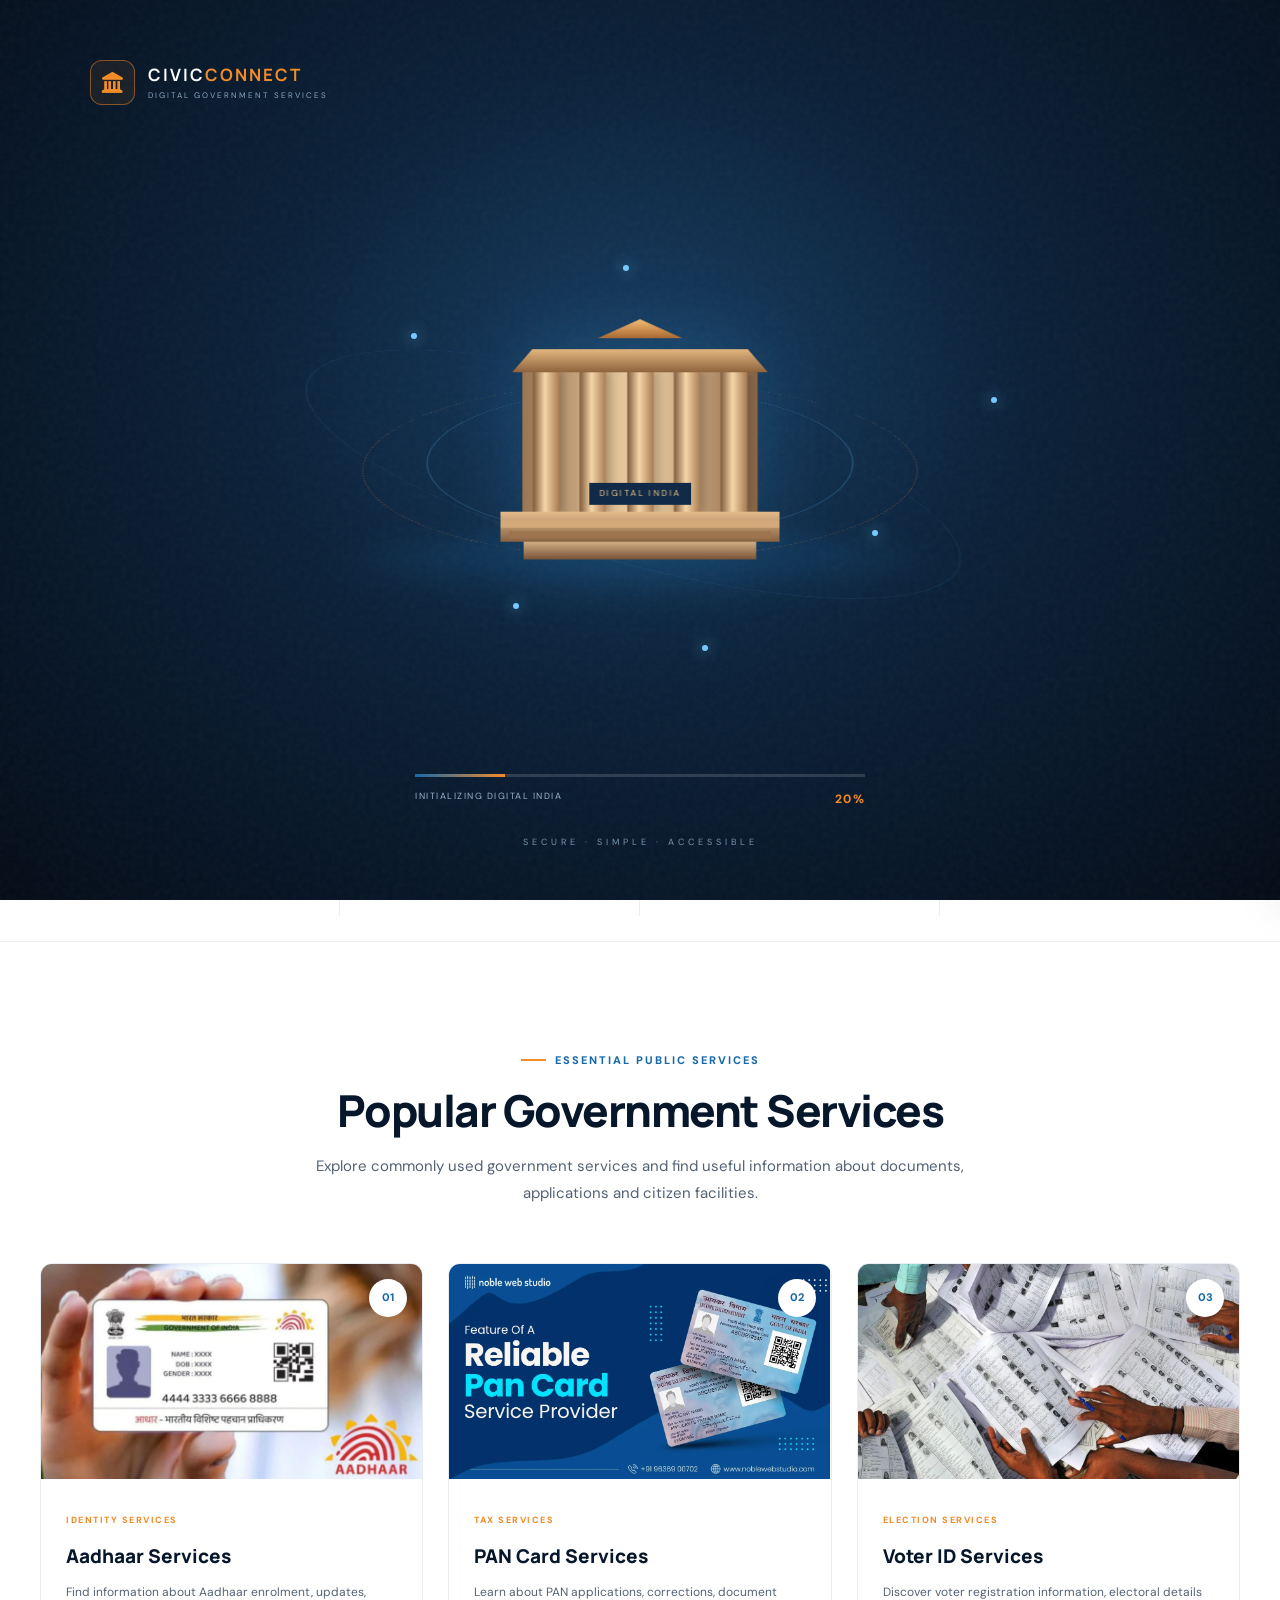
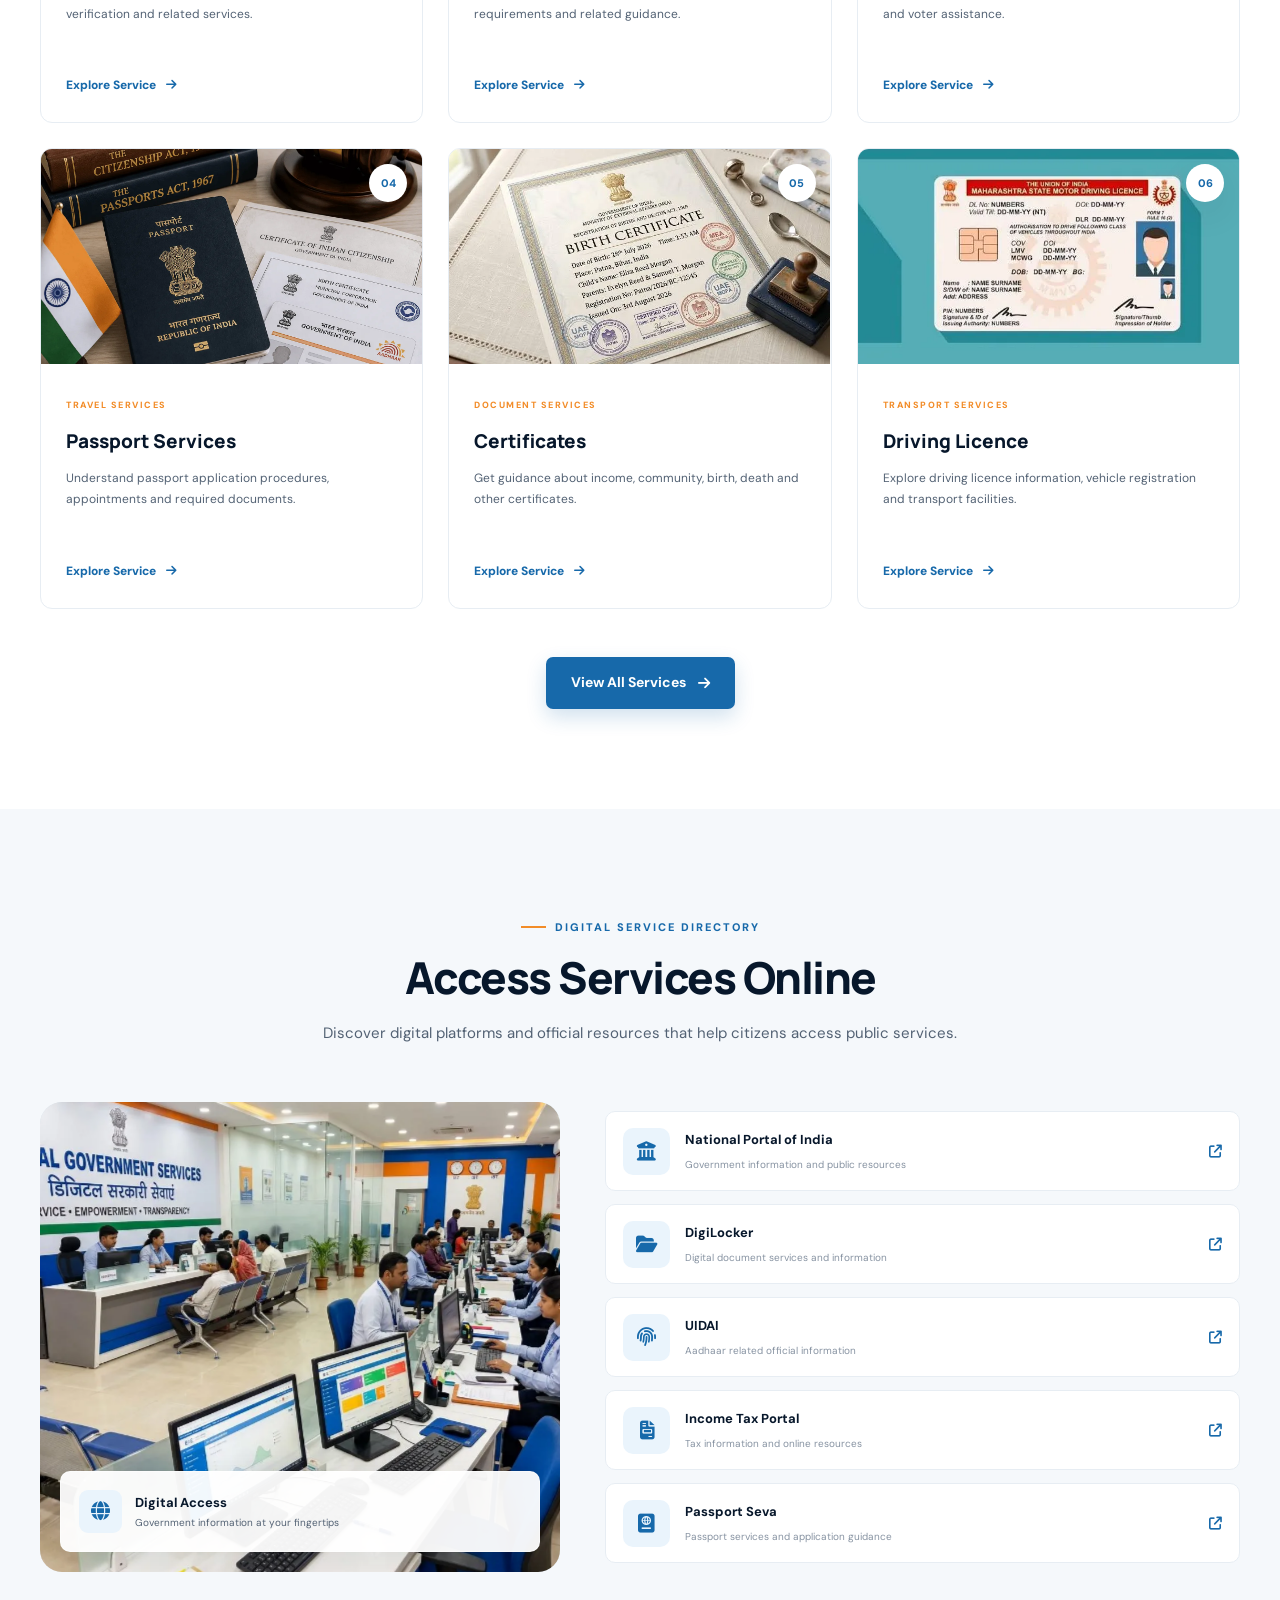
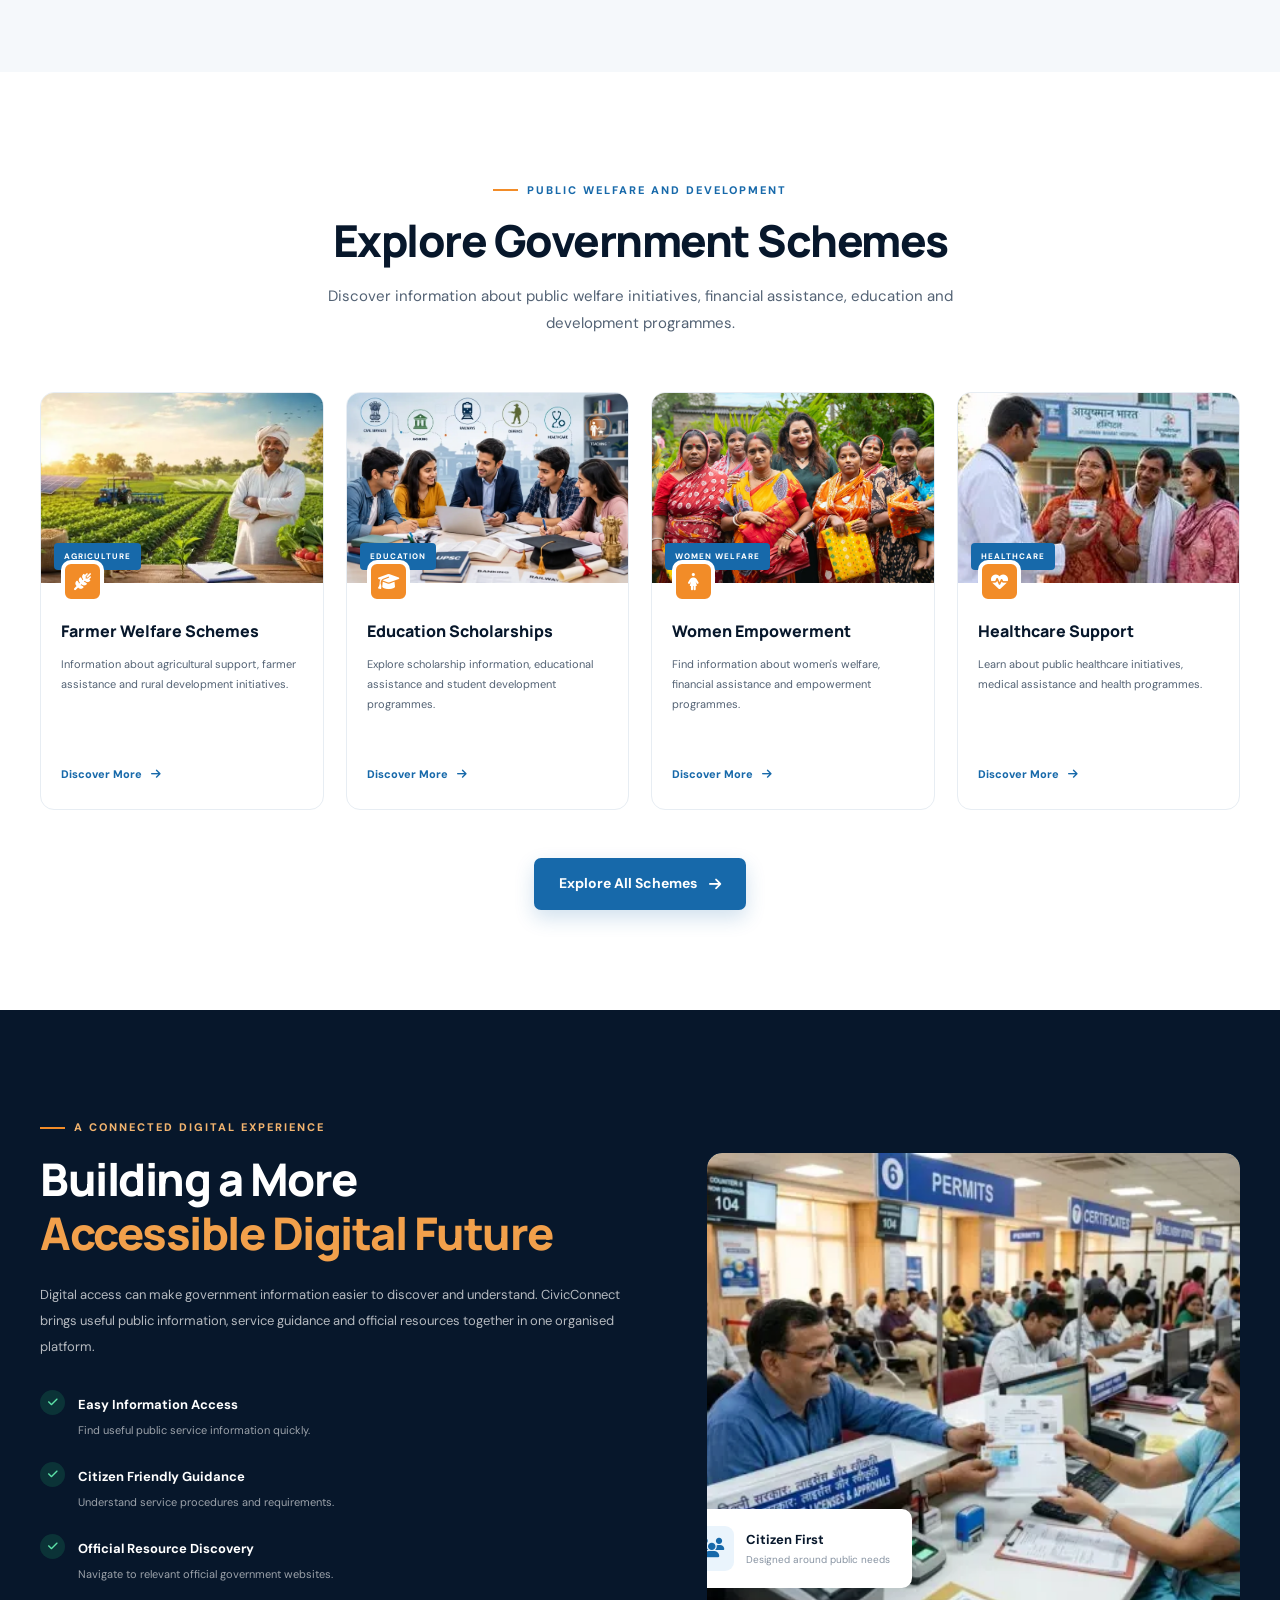
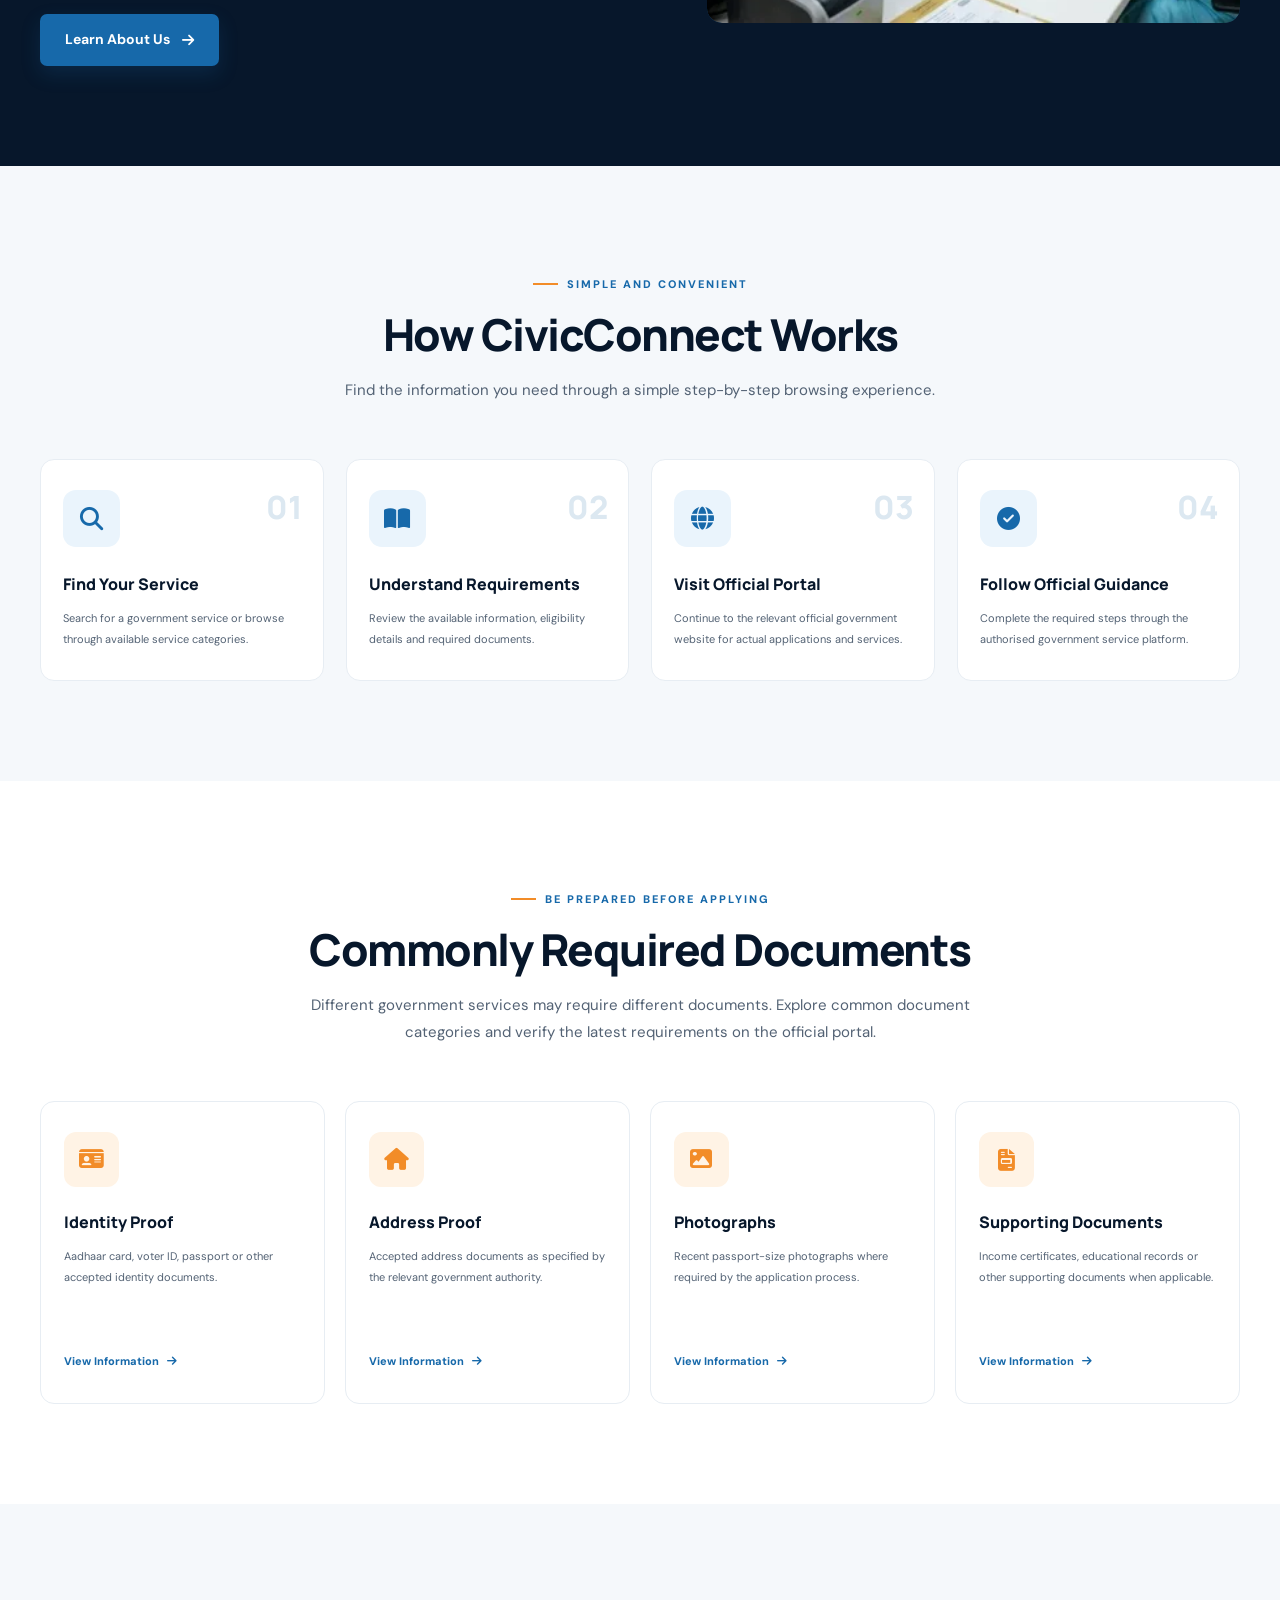
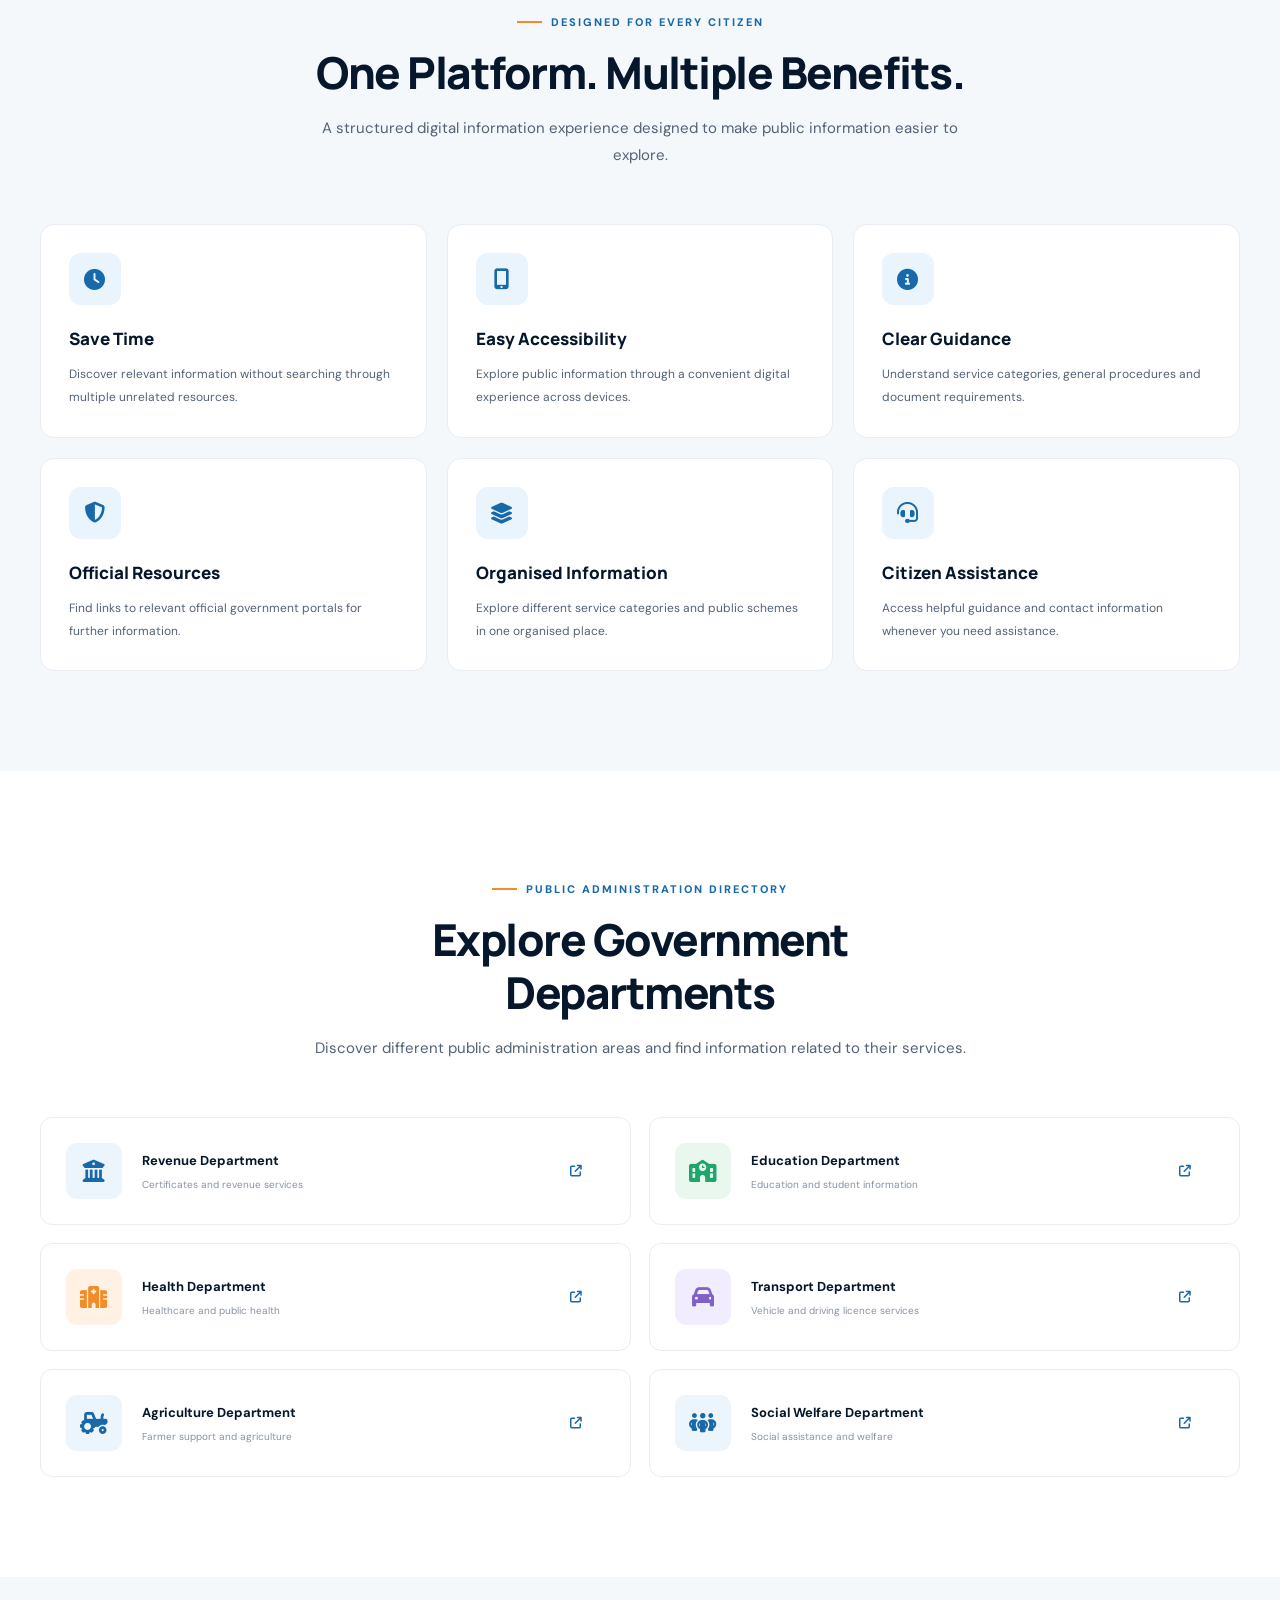
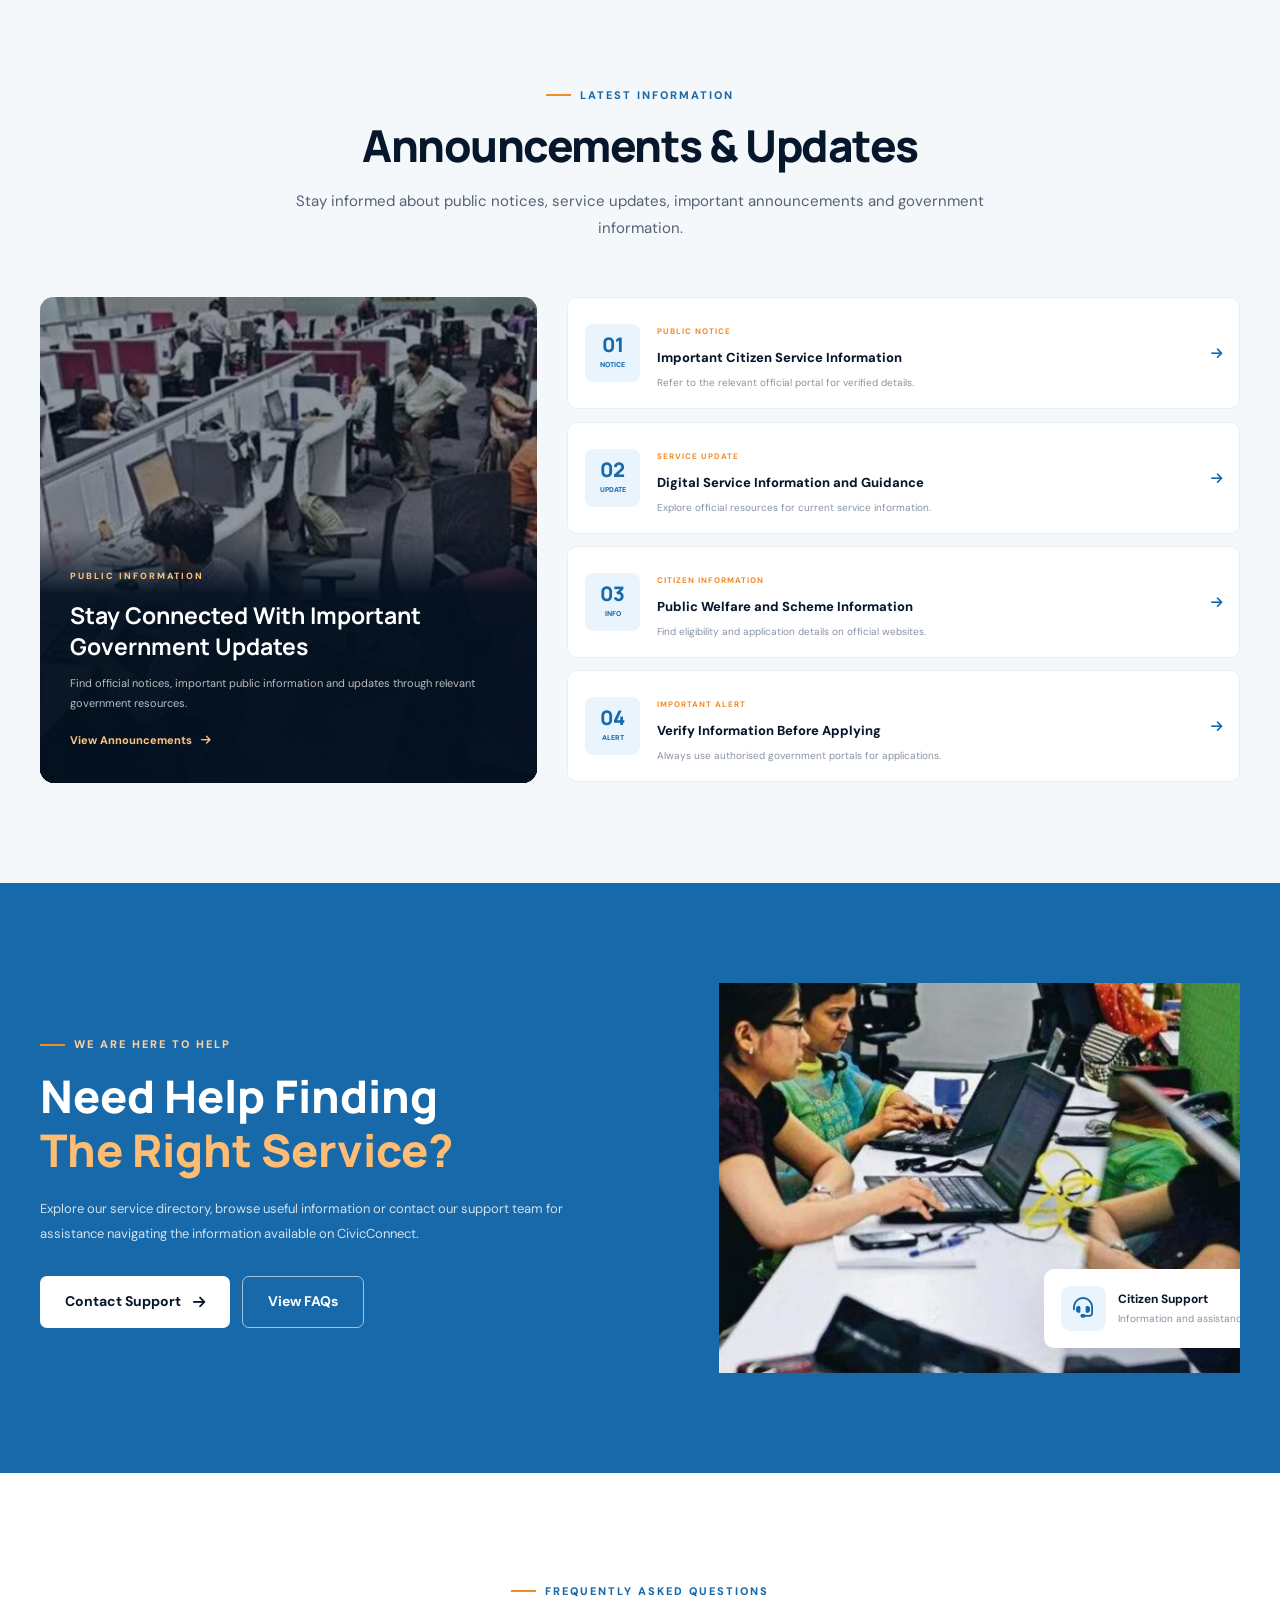
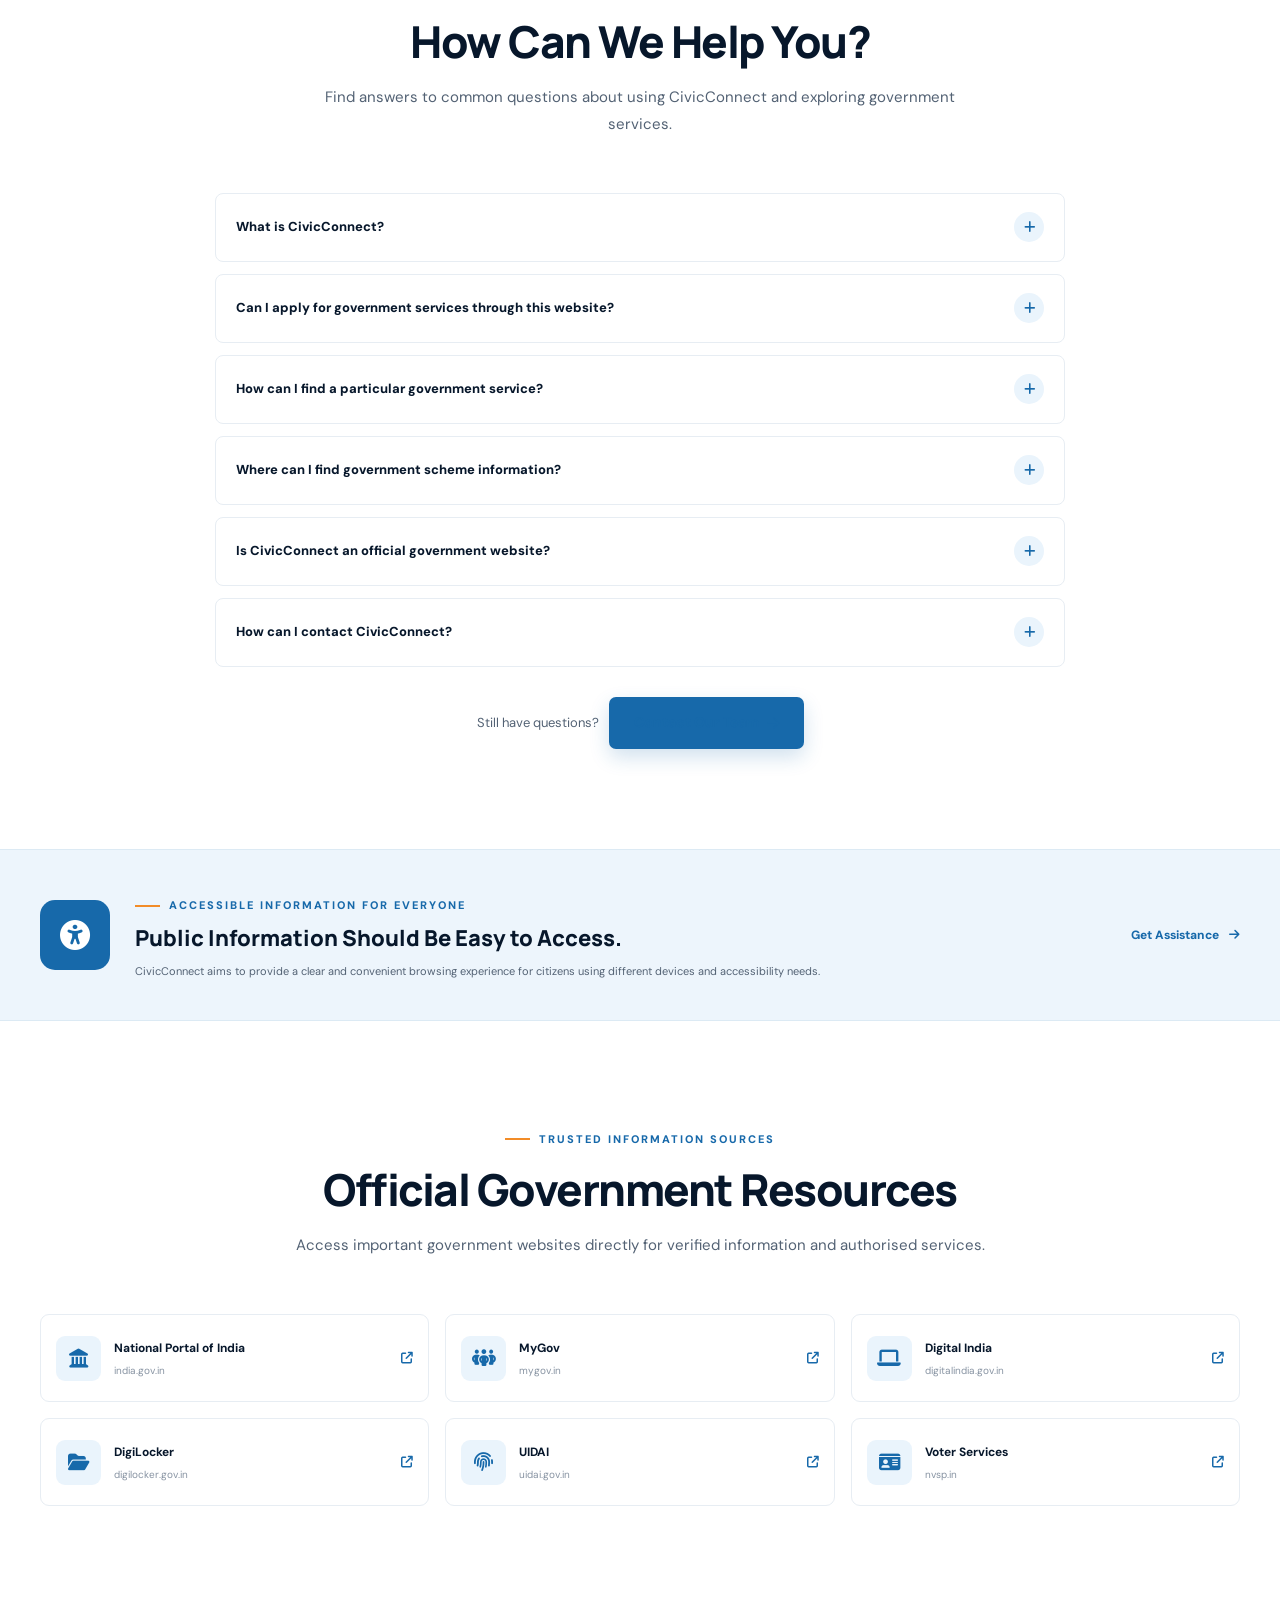
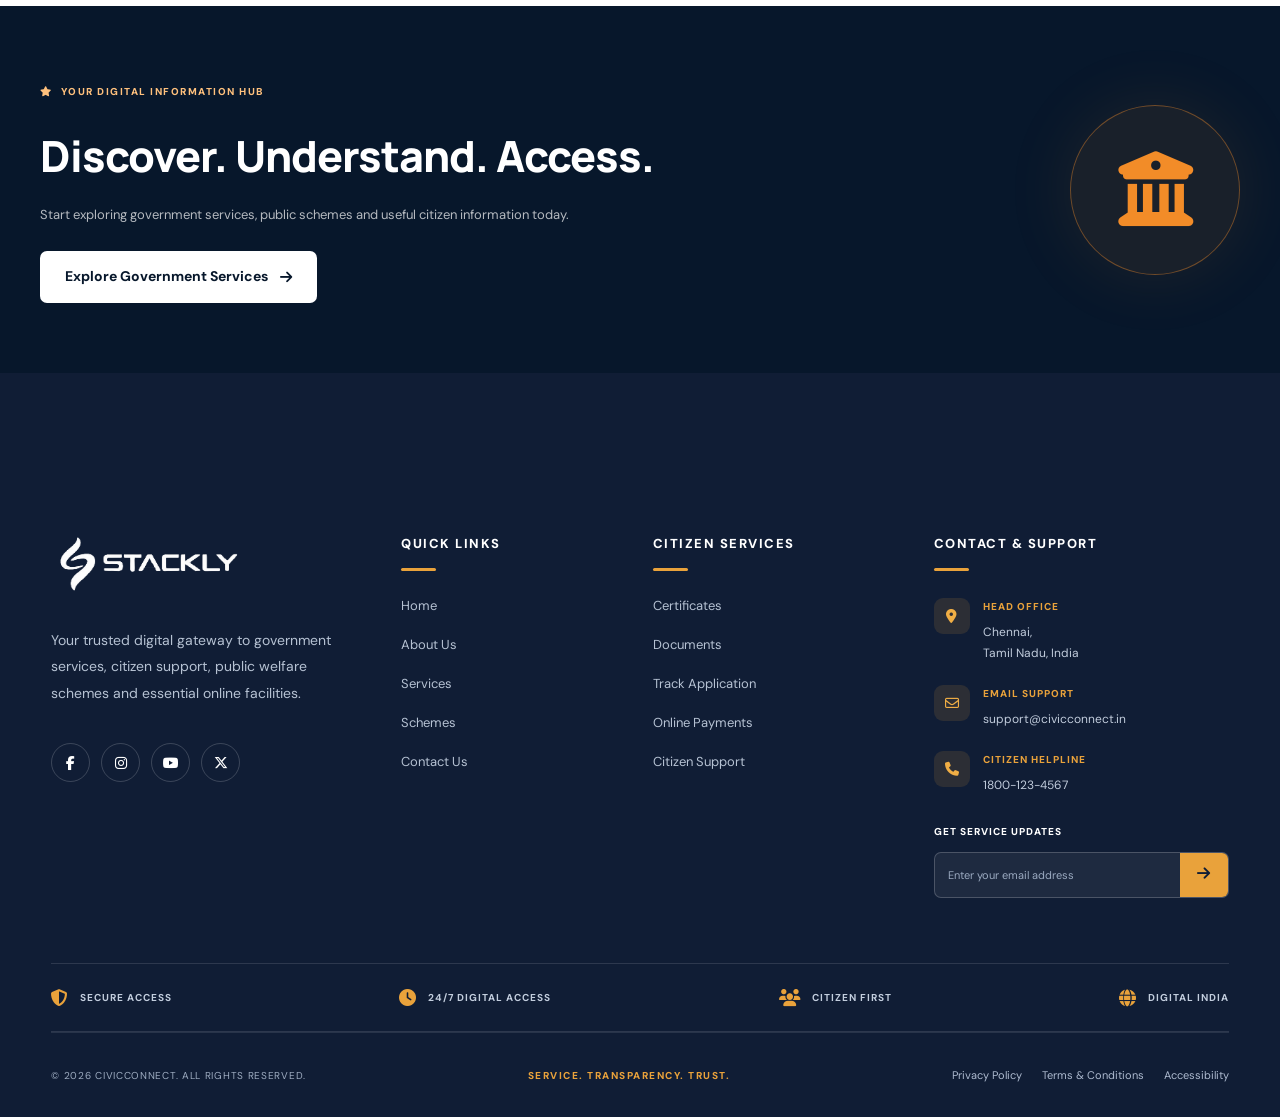
==== commit 62f88811: "add" ====
--- a/index.html
+++ b/index.html
@@ -467,18 +467,13 @@
 
         <div class="container header-container">
 
-            <a href="index.html" class="brand" aria-label="CivicConnect Home">
-
-                <span class="brand-icon">
-                    <i class="fa-solid fa-landmark"></i>
-                </span>
-
-                <span class="brand-text">
-                    <span class="brand-name">CIVICCONNECT</span>
-                    <span class="brand-subtitle">DIGITAL GOVERNMENT SERVICES</span>
-                </span>
-
-            </a>
+           <a href="index.html" class="brand" aria-label="CivicConnect Home">
+
+    <img src="assets/logo2.webp"
+         alt="CivicConnect Logo"
+         class="brand-logo">
+
+</a>
 
 
             <nav class="main-navigation" id="mainNavigation">
@@ -560,13 +555,10 @@
 
             <a href="schemes.html">
                 <i class="fa-solid fa-hand-holding-heart"></i>
-                Government Schemes
+                 Schemes
             </a>
 
-            <a href="#announcements">
-                <i class="fa-solid fa-bullhorn"></i>
-                Announcements
-            </a>
+           
 
             <a href="contact.html">
                 <i class="fa-solid fa-headset"></i>
@@ -611,15 +603,15 @@
         <div class="hero-slider">
 
             <div class="hero-slide active">
-                <img src="assets/images/hero-government-01.jpg" alt="Modern government administrative building">
+                <img src="assets/h1.webp" alt="Modern government administrative building">
             </div>
 
             <div class="hero-slide">
-                <img src="assets/images/hero-government-02.jpg" alt="Digital public services">
+                <img src="assets/h2.webp" alt="Digital public services">
             </div>
 
             <div class="hero-slide">
-                <img src="assets/images/hero-government-03.jpg" alt="Citizens accessing government services">
+                <img src="assets/h3.webp" alt="Citizens accessing government services">
             </div>
 
         </div>
@@ -648,12 +640,12 @@
 
                 <div class="hero-actions">
 
-                    <a href="services.html" class="btn btn-primary">
+                    <a href="404.html" class="btn btn-primary">
                         Explore Services
                         <i class="fa-solid fa-arrow-right"></i>
                     </a>
 
-                    <a href="schemes.html" class="btn btn-outline">
+                    <a href="404.html" class="btn btn-outline">
                         Explore Schemes
                         <i class="fa-solid fa-arrow-up-right-from-square"></i>
                     </a>
@@ -713,9 +705,9 @@
 
                     <span>Popular:</span>
 
-                    <a href="#popular-services">Aadhaar</a>
-                    <a href="#popular-services">PAN Card</a>
-                    <a href="#popular-services">Certificates</a>
+                    <a href="404.html">Aadhaar</a>
+                    <a href="404.html">PAN Card</a>
+                    <a href="404.html">Certificates</a>
 
                 </div>
 
@@ -757,7 +749,7 @@
 
             <div class="quick-access-grid">
 
-                <a href="#popular-services" class="quick-access-item">
+                <a href="404.html" class="quick-access-item">
 
                     <span class="quick-access-icon">
                         <i class="fa-solid fa-id-card"></i>
@@ -773,7 +765,7 @@
                 </a>
 
 
-                <a href="#online-services" class="quick-access-item">
+                <a href="404.html" class="quick-access-item">
 
                     <span class="quick-access-icon">
                         <i class="fa-solid fa-laptop"></i>
@@ -789,7 +781,7 @@
                 </a>
 
 
-                <a href="#government-schemes" class="quick-access-item">
+                <a href="404.html" class="quick-access-item">
 
                     <span class="quick-access-icon">
                         <i class="fa-solid fa-hand-holding-heart"></i>
@@ -805,7 +797,7 @@
                 </a>
 
 
-                <a href="#help" class="quick-access-item">
+                <a href="404.html" class="quick-access-item">
 
                     <span class="quick-access-icon">
                         <i class="fa-solid fa-headset"></i>
@@ -855,7 +847,7 @@
                 <article class="service-card">
 
                     <div class="service-image">
-                        <img src="assets/images/aadhaar-service.jpg" alt="Aadhaar identity service">
+                        <img src="assets/h4.webp" alt="Aadhaar identity service">
                         <span class="service-number">01</span>
                     </div>
 
@@ -870,7 +862,7 @@
                             updates, verification and related services.
                         </p>
 
-                        <a href="services.html#aadhaar" class="service-link">
+                        <a href="404.html" class="service-link">
                             Explore Service
                             <i class="fa-solid fa-arrow-right"></i>
                         </a>
@@ -883,7 +875,7 @@
                 <article class="service-card">
 
                     <div class="service-image">
-                        <img src="assets/images/pan-service.jpg" alt="PAN card service">
+                        <img src="assets/h5.webp" alt="PAN card service">
                         <span class="service-number">02</span>
                     </div>
 
@@ -898,7 +890,7 @@
                             document requirements and related guidance.
                         </p>
 
-                        <a href="services.html#pan" class="service-link">
+                        <a href="404.html" class="service-link">
                             Explore Service
                             <i class="fa-solid fa-arrow-right"></i>
                         </a>
@@ -911,7 +903,7 @@
                 <article class="service-card">
 
                     <div class="service-image">
-                        <img src="assets/images/voter-service.jpg" alt="Voter identity service">
+                        <img src="assets/h6.webp" alt="Voter identity service">
                         <span class="service-number">03</span>
                     </div>
 
@@ -926,7 +918,7 @@
                             electoral details and voter assistance.
                         </p>
 
-                        <a href="services.html#voter" class="service-link">
+                        <a href="404.html" class="service-link">
                             Explore Service
                             <i class="fa-solid fa-arrow-right"></i>
                         </a>
@@ -939,7 +931,7 @@
                 <article class="service-card">
 
                     <div class="service-image">
-                        <img src="assets/images/passport-service.jpg" alt="Passport services">
+                        <img src="assets/h7.webp" alt="Passport services">
                         <span class="service-number">04</span>
                     </div>
 
@@ -954,7 +946,7 @@
                             appointments and required documents.
                         </p>
 
-                        <a href="services.html#passport" class="service-link">
+                        <a href="404.html" class="service-link">
                             Explore Service
                             <i class="fa-solid fa-arrow-right"></i>
                         </a>
@@ -967,7 +959,7 @@
                 <article class="service-card">
 
                     <div class="service-image">
-                        <img src="assets/images/certificate-service.jpg" alt="Government certificates">
+                        <img src="assets/h8.webp" alt="Government certificates">
                         <span class="service-number">05</span>
                     </div>
 
@@ -982,7 +974,7 @@
                             birth, death and other certificates.
                         </p>
 
-                        <a href="services.html#certificates" class="service-link">
+                        <a href="404.html" class="service-link">
                             Explore Service
                             <i class="fa-solid fa-arrow-right"></i>
                         </a>
@@ -995,7 +987,7 @@
                 <article class="service-card">
 
                     <div class="service-image">
-                        <img src="assets/images/transport-service.jpg" alt="Transport and driving licence services">
+                        <img src="assets/h9.webp" alt="Transport and driving licence services">
                         <span class="service-number">06</span>
                     </div>
 
@@ -1010,7 +1002,7 @@
                             vehicle registration and transport facilities.
                         </p>
 
-                        <a href="services.html#transport" class="service-link">
+                        <a href="404.html" class="service-link">
                             Explore Service
                             <i class="fa-solid fa-arrow-right"></i>
                         </a>
@@ -1024,7 +1016,7 @@
 
             <div class="section-bottom-action">
 
-                <a href="services.html" class="btn btn-primary">
+                <a href="404.html" class="btn btn-primary">
                     View All Services
                     <i class="fa-solid fa-arrow-right"></i>
                 </a>
@@ -1062,7 +1054,7 @@
 
                 <div class="online-services-image">
 
-                    <img src="assets/images/government-online-services.jpg" alt="Citizen using online government services">
+                    <img src="assets/h10.webp" alt="Citizen using online government services">
 
                     <div class="online-image-caption">
 
@@ -1082,7 +1074,7 @@
 
                 <div class="online-services-list">
 
-                    <a href="https://www.india.gov.in/" target="_blank" rel="noopener noreferrer" class="online-service-item">
+                    <a href="404.html" target="_blank" rel="noopener noreferrer" class="online-service-item">
 
                         <span class="online-service-icon">
                             <i class="fa-solid fa-building-columns"></i>
@@ -1098,7 +1090,7 @@
                     </a>
 
 
-                    <a href="https://www.digilocker.gov.in/" target="_blank" rel="noopener noreferrer" class="online-service-item">
+                    <a href="404.html" target="_blank" rel="noopener noreferrer" class="online-service-item">
 
                         <span class="online-service-icon">
                             <i class="fa-solid fa-folder-open"></i>
@@ -1114,7 +1106,7 @@
                     </a>
 
 
-                    <a href="https://uidai.gov.in/" target="_blank" rel="noopener noreferrer" class="online-service-item">
+                    <a href="404.html" target="_blank" rel="noopener noreferrer" class="online-service-item">
 
                         <span class="online-service-icon">
                             <i class="fa-solid fa-fingerprint"></i>
@@ -1130,7 +1122,7 @@
                     </a>
 
 
-                    <a href="https://www.incometax.gov.in/" target="_blank" rel="noopener noreferrer" class="online-service-item">
+                    <a href="404.html" target="_blank" rel="noopener noreferrer" class="online-service-item">
 
                         <span class="online-service-icon">
                             <i class="fa-solid fa-file-invoice"></i>
@@ -1146,7 +1138,7 @@
                     </a>
 
 
-                    <a href="https://www.passportindia.gov.in/" target="_blank" rel="noopener noreferrer" class="online-service-item">
+                    <a href="404.html" target="_blank" rel="noopener noreferrer" class="online-service-item">
 
                         <span class="online-service-icon">
                             <i class="fa-solid fa-passport"></i>
@@ -1197,7 +1189,7 @@
                 <article class="scheme-card">
 
                     <div class="scheme-image">
-                        <img src="assets/images/scheme-farmer.jpg" alt="Agriculture and farmer welfare">
+                        <img src="assets/h11.webp" alt="Agriculture and farmer welfare">
                         <span class="scheme-tag">AGRICULTURE</span>
                     </div>
 
@@ -1214,7 +1206,7 @@
                             farmer assistance and rural development initiatives.
                         </p>
 
-                        <a href="schemes.html#agriculture">
+                        <a href="404.html">
                             Discover More
                             <i class="fa-solid fa-arrow-right"></i>
                         </a>
@@ -1227,7 +1219,7 @@
                 <article class="scheme-card">
 
                     <div class="scheme-image">
-                        <img src="assets/images/scheme-education.jpg" alt="Education and student development">
+                        <img src="assets/h12.webp" alt="Education and student development">
                         <span class="scheme-tag">EDUCATION</span>
                     </div>
 
@@ -1244,7 +1236,7 @@
                             assistance and student development programmes.
                         </p>
 
-                        <a href="schemes.html#education">
+                        <a href="404.html">
                             Discover More
                             <i class="fa-solid fa-arrow-right"></i>
                         </a>
@@ -1257,7 +1249,7 @@
                 <article class="scheme-card">
 
                     <div class="scheme-image">
-                        <img src="assets/images/scheme-women.jpg" alt="Women empowerment and development">
+                        <img src="assets/h13.webp" alt="Women empowerment and development">
                         <span class="scheme-tag">WOMEN WELFARE</span>
                     </div>
 
@@ -1274,7 +1266,7 @@
                             financial assistance and empowerment programmes.
                         </p>
 
-                        <a href="schemes.html#women">
+                        <a href="404.html">
                             Discover More
                             <i class="fa-solid fa-arrow-right"></i>
                         </a>
@@ -1287,7 +1279,7 @@
                 <article class="scheme-card">
 
                     <div class="scheme-image">
-                        <img src="assets/images/scheme-healthcare.jpg" alt="Public healthcare facilities">
+                        <img src="assets/h14.webp" alt="Public healthcare facilities">
                         <span class="scheme-tag">HEALTHCARE</span>
                     </div>
 
@@ -1304,7 +1296,7 @@
                             medical assistance and health programmes.
                         </p>
 
-                        <a href="schemes.html#healthcare">
+                        <a href="404.html">
                             Discover More
                             <i class="fa-solid fa-arrow-right"></i>
                         </a>
@@ -1318,7 +1310,7 @@
 
             <div class="section-bottom-action">
 
-                <a href="schemes.html" class="btn btn-primary">
+                <a href="404.html" class="btn btn-primary">
                     Explore All Schemes
                     <i class="fa-solid fa-arrow-right"></i>
                 </a>
@@ -1399,7 +1391,7 @@
 
                 </div>
 
-                <a href="about.html" class="btn btn-primary">
+                <a href="404.html" class="btn btn-primary">
                     Learn About Us
                     <i class="fa-solid fa-arrow-right"></i>
                 </a>
@@ -1409,7 +1401,7 @@
 
             <div class="digital-governance-visual">
 
-                <img src="assets/images/digital-india.jpg" alt="Digital governance and public service access">
+                <img src="assets/h15.webp" alt="Digital governance and public service access">
 
                 <div class="governance-floating-card">
 
@@ -1571,7 +1563,7 @@
                         accepted identity documents.
                     </p>
 
-                    <a href="services.html#documents">
+                    <a href="404.html">
                         View Information
                         <i class="fa-solid fa-arrow-right"></i>
                     </a>
@@ -1592,7 +1584,7 @@
                         by the relevant government authority.
                     </p>
 
-                    <a href="services.html#documents">
+                    <a href="404.html">
                         View Information
                         <i class="fa-solid fa-arrow-right"></i>
                     </a>
@@ -1613,7 +1605,7 @@
                         required by the application process.
                     </p>
 
-                    <a href="services.html#documents">
+                    <a href="404.html">
                         View Information
                         <i class="fa-solid fa-arrow-right"></i>
                     </a>
@@ -1634,7 +1626,7 @@
                         or other supporting documents when applicable.
                     </p>
 
-                    <a href="services.html#documents">
+                    <a href="404.html">
                         View Information
                         <i class="fa-solid fa-arrow-right"></i>
                     </a>
@@ -1798,7 +1790,7 @@
 
             <div class="department-grid">
 
-                <a href="services.html#revenue" class="department-card">
+                <a href="404.html" class="department-card">
 
                     <span class="department-icon">
                         <i class="fa-solid fa-building-columns"></i>
@@ -1814,7 +1806,7 @@
                 </a>
 
 
-                <a href="services.html#education" class="department-card">
+                <a href="404.html" class="department-card">
 
                     <span class="department-icon">
                         <i class="fa-solid fa-school"></i>
@@ -1830,7 +1822,7 @@
                 </a>
 
 
-                <a href="services.html#health" class="department-card">
+                <a href="404.html" class="department-card">
 
                     <span class="department-icon">
                         <i class="fa-solid fa-hospital"></i>
@@ -1846,7 +1838,7 @@
                 </a>
 
 
-                <a href="services.html#transport" class="department-card">
+                <a href="404.html" class="department-card">
 
                     <span class="department-icon">
                         <i class="fa-solid fa-car"></i>
@@ -1862,7 +1854,7 @@
                 </a>
 
 
-                <a href="services.html#agriculture" class="department-card">
+                <a href="404.html" class="department-card">
 
                     <span class="department-icon">
                         <i class="fa-solid fa-tractor"></i>
@@ -1878,7 +1870,7 @@
                 </a>
 
 
-                <a href="services.html#social-welfare" class="department-card">
+                <a href="404.html" class="department-card">
 
                     <span class="department-icon">
                         <i class="fa-solid fa-people-group"></i>
@@ -1926,7 +1918,7 @@
 
                 <div class="announcement-featured">
 
-                    <img src="assets/images/announcement-government.jpg" alt="Government public announcement">
+                    <img src="assets/h16.webp" alt="Government public announcement">
 
                     <div class="announcement-featured-content">
 
@@ -1939,7 +1931,7 @@
                             and updates through relevant government resources.
                         </p>
 
-                        <a href="announcements.html">
+                        <a href="404.html">
                             View Announcements
                             <i class="fa-solid fa-arrow-right"></i>
                         </a>
@@ -2056,12 +2048,12 @@
 
                 <div class="support-actions">
 
-                    <a href="contact.html" class="btn btn-white">
+                    <a href="404.html" class="btn btn-white">
                         Contact Support
                         <i class="fa-solid fa-arrow-right"></i>
                     </a>
 
-                    <a href="#faq" class="btn btn-support-outline">
+                    <a href="404.html" class="btn btn-support-outline">
                         View FAQs
                     </a>
 
@@ -2072,7 +2064,7 @@
 
             <div class="support-image">
 
-                <img src="assets/images/citizen-support.jpg" alt="Citizen receiving service guidance">
+                <img src="assets/h17.webp" alt="Citizen receiving service guidance">
 
                 <div class="support-image-card">
 
@@ -2231,7 +2223,7 @@
 
                 <p>Still have questions?</p>
 
-                <a href="contact.html">
+                <a href="404.html" class="btn btn-primary">
                     Contact Our Team
                     <i class="fa-solid fa-arrow-right"></i>
                 </a>
@@ -2269,7 +2261,7 @@
 
             </div>
 
-            <a href="contact.html" class="accessibility-link">
+            <a href="404.html" class="accessibility-link">
                 Get Assistance
                 <i class="fa-solid fa-arrow-right"></i>
             </a>
@@ -2303,7 +2295,7 @@
 
             <div class="resources-grid">
 
-                <a href="https://www.india.gov.in/" target="_blank" rel="noopener noreferrer" class="resource-card">
+                <a href="404.html" target="_blank" rel="noopener noreferrer" class="resource-card">
 
                     <span class="resource-icon">
                         <i class="fa-solid fa-landmark"></i>
@@ -2319,7 +2311,7 @@
                 </a>
 
 
-                <a href="https://www.mygov.in/" target="_blank" rel="noopener noreferrer" class="resource-card">
+                <a href="404.html" target="_blank" rel="noopener noreferrer" class="resource-card">
 
                     <span class="resource-icon">
                         <i class="fa-solid fa-people-group"></i>
@@ -2335,7 +2327,7 @@
                 </a>
 
 
-                <a href="https://www.digitalindia.gov.in/" target="_blank" rel="noopener noreferrer" class="resource-card">
+                <a href="404.html" target="_blank" rel="noopener noreferrer" class="resource-card">
 
                     <span class="resource-icon">
                         <i class="fa-solid fa-laptop"></i>
@@ -2351,7 +2343,7 @@
                 </a>
 
 
-                <a href="https://www.digilocker.gov.in/" target="_blank" rel="noopener noreferrer" class="resource-card">
+                <a href="404.html" target="_blank" rel="noopener noreferrer" class="resource-card">
 
                     <span class="resource-icon">
                         <i class="fa-solid fa-folder-open"></i>
@@ -2367,7 +2359,7 @@
                 </a>
 
 
-                <a href="https://www.uidai.gov.in/" target="_blank" rel="noopener noreferrer" class="resource-card">
+                <a href="404.html" target="_blank" rel="noopener noreferrer" class="resource-card">
 
                     <span class="resource-icon">
                         <i class="fa-solid fa-fingerprint"></i>
@@ -2383,7 +2375,7 @@
                 </a>
 
 
-                <a href="https://www.nvsp.in/" target="_blank" rel="noopener noreferrer" class="resource-card">
+                <a href="404.html" target="_blank" rel="noopener noreferrer" class="resource-card">
 
                     <span class="resource-icon">
                         <i class="fa-solid fa-id-card"></i>
@@ -2427,7 +2419,7 @@
                     and useful citizen information today.
                 </p>
 
-                <a href="services.html" class="btn btn-white">
+                <a href="404.html" class="btn btn-white">
                     Explore Government Services
                     <i class="fa-solid fa-arrow-right"></i>
                 </a>
@@ -2456,16 +2448,13 @@
         <!-- BRAND + SOCIAL -->
         <div class="footer-brand">
 
-            <a href="index.html" class="footer-logo">
-                <span class="footer-brand-icon">
-                    <i class="fa-solid fa-landmark"></i>
-                </span>
-
-                <span class="footer-brand-text">
-                    <strong>CIVIC<span>CONNECT</span></strong>
-                    <small>DIGITAL GOVERNMENT SERVICES</small>
-                </span>
-            </a>
+         <a href="index.html" class="footer-logo" aria-label="CivicConnect Home">
+
+    <img src="assets/logo.webp"
+         alt="CivicConnect Logo"
+         class="footer-logo-img">
+
+</a>
 
             <p>
                 Your trusted digital gateway to government
--- a/css/style.css
+++ b/css/style.css
@@ -8863,4 +8863,3017 @@
     .hero-slide img {
         transition-duration: 0.01ms !important;
     }
+}
+
+
+
+
+
+
+
+
+
+
+
+
+
+
+
+
+
+
+
+
+
+
+/* =========================================
+   SCHEMES PAGE - MAIN CSS
+========================================= */
+
+:root {
+    --navy: #07172b;
+    --navy-light: #102a47;
+    --blue: #1769aa;
+    --blue-dark: #10558e;
+    --blue-light: #eaf4fc;
+    --saffron: #f28c28;
+    --green: #20a66a;
+    --white: #ffffff;
+    --black: #101820;
+    --text: #536274;
+    --muted: #8793a2;
+    --border: #e7edf3;
+    --light: #f5f8fb;
+    --soft-blue: #edf5fc;
+    --shadow: 0 12px 35px rgba(7, 23, 43, 0.08);
+    --shadow-hover: 0 20px 45px rgba(7, 23, 43, 0.13);
+    --radius: 14px;
+    --radius-lg: 22px;
+    --container: 1200px;
+    --transition: all 0.3s ease;
+}
+
+.schemes-hero,
+.schemes-hero *,
+.featured-schemes,
+.central-schemes,
+.state-schemes,
+.welfare-schemes,
+.scheme-process,
+.schemes-faq,
+.schemes-cta {
+    box-sizing: border-box;
+}
+
+.schemes-hero {
+    position: relative;
+    overflow: hidden;
+    padding: 35px 0 25px;
+    background: #f7f9fc;
+    min-height: 720px;
+    isolation: isolate;
+}
+
+.schemes-hero .container {
+    position: relative;
+    z-index: 2;
+    max-width: var(--container);
+    margin: auto;
+    padding: 0 25px;
+}
+
+.hero-background-glow {
+    position: absolute;
+    width: 550px;
+    height: 550px;
+    border-radius: 50%;
+    background: rgba(23, 105, 170, 0.07);
+    filter: blur(90px);
+    top: 80px;
+    left: 35%;
+    z-index: -1;
+}
+
+.hero-top-line {
+    display: flex;
+    justify-content: space-between;
+    padding-bottom: 20px;
+    border-bottom: 1px solid var(--border);
+    color: var(--muted);
+    font-size: 10px;
+    font-weight: 800;
+    letter-spacing: 2px;
+}
+
+.schemes-hero-layout {
+    display: grid;
+    grid-template-columns: 0.95fr 1.15fr 0.75fr;
+    align-items: center;
+    gap: 35px;
+    padding: 65px 0 45px;
+}
+
+/* LEFT HERO */
+
+.schemes-hero-left {
+    max-width: 390px;
+}
+
+.hero-eyebrow {
+    display: inline-flex;
+    align-items: center;
+    gap: 10px;
+    color: var(--blue);
+    font-size: 10px;
+    font-weight: 800;
+    letter-spacing: 2px;
+    margin-bottom: 25px;
+}
+
+.eyebrow-dot {
+    width: 8px;
+    height: 8px;
+    border-radius: 50%;
+    background: var(--saffron);
+    box-shadow: 0 0 0 5px rgba(242, 140, 40, 0.12);
+}
+
+.schemes-hero-left h1 {
+    color: var(--navy);
+    font-family: 'Manrope', sans-serif;
+    font-size: clamp(34px, 3.2vw, 49px);
+    font-weight: 800;
+    line-height: 1.15;
+    letter-spacing: -2px;
+    margin-bottom: 23px;
+}
+
+.schemes-hero-left h1 span {
+    color: var(--blue);
+}
+
+.schemes-hero-left > p {
+    color: var(--text);
+    font-size: 14px;
+    line-height: 1.9;
+    margin-bottom: 35px;
+}
+
+.hero-left-bottom {
+    display: flex;
+    flex-direction: column;
+    align-items: flex-start;
+    gap: 22px;
+}
+
+.hero-explore-btn {
+    display: inline-flex;
+    align-items: center;
+    gap: 20px;
+    padding: 15px 22px;
+    background: var(--navy);
+    color: var(--white);
+    border-radius: 5px;
+    text-decoration: none;
+    font-size: 12px;
+    font-weight: 700;
+    transition: var(--transition);
+}
+
+.hero-explore-btn i {
+    color: var(--saffron);
+    transition: var(--transition);
+}
+
+.hero-explore-btn:hover {
+    background: var(--blue);
+    transform: translateY(-3px);
+}
+
+.hero-explore-btn:hover i {
+    transform: translateX(5px);
+}
+
+.hero-caption {
+    color: var(--muted);
+    font-size: 9px;
+    font-weight: 800;
+    letter-spacing: 1.5px;
+}
+
+/* CENTER CAROUSEL */
+
+.schemes-hero-center {
+    min-width: 0;
+    position: relative;
+}
+
+.schemes-carousel {
+    height: 480px;
+    position: relative;
+    overflow: hidden;
+    border-radius: 180px 180px 12px 12px;
+    background: var(--navy);
+    box-shadow: 0 25px 65px rgba(7, 23, 43, 0.2);
+}
+
+.scheme-slide {
+    position: absolute;
+    inset: 0;
+    opacity: 0;
+    visibility: hidden;
+    transition: opacity 0.8s ease, visibility 0.8s ease;
+}
+
+.scheme-slide.active {
+    opacity: 1;
+    visibility: visible;
+    z-index: 2;
+}
+
+.scheme-slide img {
+    width: 100%;
+    height: 100%;
+    object-fit: cover;
+    display: block;
+    transform: scale(1.08);
+    transition: transform 5s ease;
+}
+
+.scheme-slide.active img {
+    transform: scale(1);
+}
+
+.scheme-image-overlay {
+    position: absolute;
+    inset: 0;
+    background: linear-gradient(
+        to top,
+        rgba(4, 17, 32, 0.9),
+        rgba(4, 17, 32, 0.05) 65%
+    );
+}
+
+.scheme-image-content {
+    position: absolute;
+    bottom: 45px;
+    left: 30px;
+    right: 30px;
+    color: var(--white);
+    z-index: 2;
+}
+
+.scheme-image-tag {
+    display: inline-block;
+    padding: 8px 12px;
+    background: var(--saffron);
+    color: var(--navy);
+    font-size: 9px;
+    font-weight: 800;
+    letter-spacing: 1.5px;
+    margin-bottom: 17px;
+}
+
+.scheme-image-content h2 {
+    font-family: 'Manrope', sans-serif;
+    font-size: 27px;
+    line-height: 1.25;
+    font-weight: 800;
+    margin-bottom: 12px;
+}
+
+.scheme-image-content p {
+    color: rgba(255, 255, 255, 0.8);
+    font-size: 12px;
+    line-height: 1.7;
+    max-width: 300px;
+}
+
+/* CAROUSEL CONTROLS */
+
+.scheme-carousel-controls {
+    display: flex;
+    align-items: center;
+    justify-content: center;
+    gap: 22px;
+    padding-top: 25px;
+}
+
+.scheme-arrow {
+    width: 39px;
+    height: 39px;
+    border: 1px solid #dce5ee;
+    border-radius: 50%;
+    background: var(--white);
+    color: var(--navy);
+    cursor: pointer;
+    transition: var(--transition);
+}
+
+.scheme-arrow:hover {
+    background: var(--navy);
+    color: var(--white);
+    border-color: var(--navy);
+}
+
+.scheme-pagination {
+    display: flex;
+    align-items: center;
+    gap: 12px;
+    color: var(--navy);
+    font-size: 10px;
+    font-weight: 800;
+}
+
+.scheme-progress-track {
+    width: 85px;
+    height: 3px;
+    background: #dce5ee;
+    overflow: hidden;
+}
+
+.scheme-progress-track span {
+    display: block;
+    width: 25%;
+    height: 100%;
+    background: var(--saffron);
+    transition: width 0.4s ease;
+}
+
+/* RIGHT HERO */
+
+.schemes-hero-right {
+    display: flex;
+    flex-direction: column;
+    justify-content: space-between;
+    min-height: 390px;
+    padding: 20px 0;
+}
+
+.hero-right-index {
+    color: var(--blue);
+    font-size: 10px;
+    font-weight: 800;
+    letter-spacing: 1.5px;
+}
+
+.hero-right-label {
+    color: var(--muted);
+    font-size: 9px;
+    font-weight: 800;
+    letter-spacing: 1.5px;
+}
+
+.hero-right-content h2 {
+    color: var(--navy);
+    font-family: 'Manrope', sans-serif;
+    font-size: 27px;
+    line-height: 1.3;
+    font-weight: 800;
+    margin: 18px 0;
+}
+
+.hero-right-content > p {
+    color: var(--text);
+    font-size: 13px;
+    line-height: 1.8;
+    margin-bottom: 20px;
+}
+
+.scheme-benefit {
+    display: flex;
+    align-items: flex-start;
+    gap: 10px;
+    padding: 13px;
+    background: var(--blue-light);
+    color: var(--navy);
+    font-size: 11px;
+    font-weight: 700;
+    line-height: 1.6;
+    margin-bottom: 22px;
+}
+
+.scheme-benefit i {
+    color: var(--green);
+    margin-top: 2px;
+}
+
+.hero-text-link {
+    display: inline-flex;
+    align-items: center;
+    gap: 12px;
+    color: var(--blue);
+    font-size: 11px;
+    font-weight: 800;
+    text-decoration: none;
+}
+
+.hero-text-link i {
+    transition: var(--transition);
+}
+
+.hero-text-link:hover i {
+    transform: translate(4px, -4px);
+}
+
+.hero-right-footer {
+    display: flex;
+    justify-content: space-between;
+    align-items: center;
+    color: var(--muted);
+    font-size: 8px;
+    font-weight: 800;
+    letter-spacing: 1px;
+    border-top: 1px solid var(--border);
+    padding-top: 20px;
+}
+
+.hero-right-footer i {
+    color: var(--saffron);
+    font-size: 17px;
+}
+
+.hero-bottom-meta {
+    display: flex;
+    justify-content: center;
+    gap: 65px;
+    border-top: 1px solid var(--border);
+    padding-top: 23px;
+}
+
+.hero-bottom-meta span {
+    display: flex;
+    align-items: center;
+    gap: 9px;
+    color: var(--text);
+    font-size: 9px;
+    font-weight: 800;
+    letter-spacing: 1px;
+}
+
+.hero-bottom-meta i {
+    color: var(--green);
+    font-size: 13px;
+}
+
+/* COMMON SECTION */
+
+.section-padding {
+    padding: 100px 0;
+}
+
+.section-padding .container {
+    max-width: var(--container);
+    padding: 0 25px;
+    margin: auto;
+}
+
+.section-heading-row {
+    display: flex;
+    align-items: flex-end;
+    justify-content: space-between;
+    gap: 30px;
+    margin-bottom: 45px;
+}
+
+.section-kicker {
+    display: block;
+    color: var(--blue);
+    font-size: 10px;
+    font-weight: 800;
+    letter-spacing: 2px;
+    margin-bottom: 15px;
+}
+
+.section-title {
+    color: var(--navy);
+    font-family: 'Manrope', sans-serif;
+    font-size: clamp(27px, 3vw, 38px);
+    font-weight: 800;
+    line-height: 1.25;
+    letter-spacing: -1.2px;
+    margin-bottom: 15px;
+}
+
+.section-heading-description {
+    max-width: 600px;
+    color: var(--text);
+    font-size: 13px;
+    line-height: 1.8;
+}
+
+.section-link {
+    display: inline-flex;
+    align-items: center;
+    gap: 12px;
+    color: var(--blue);
+    text-decoration: none;
+    font-size: 12px;
+    font-weight: 800;
+    white-space: nowrap;
+}
+
+.section-link i {
+    transition: var(--transition);
+}
+
+.section-link:hover i {
+    transform: translateX(5px);
+}
+
+/* SECTION 02 - FEATURED SCHEMES */
+
+.featured-schemes {
+    background: var(--white);
+}
+
+.featured-schemes-grid {
+    display: grid;
+    grid-template-columns: repeat(3, 1fr);
+    gap: 25px;
+}
+
+.featured-scheme-card {
+    background: var(--white);
+    border: 1px solid var(--border);
+    border-radius: var(--radius);
+    overflow: hidden;
+    transition: var(--transition);
+}
+
+.featured-scheme-card:hover {
+    transform: translateY(-8px);
+    box-shadow: var(--shadow-hover);
+}
+
+.featured-scheme-image {
+    height: 230px;
+    position: relative;
+    overflow: hidden;
+}
+
+.featured-scheme-image img {
+    width: 100%;
+    height: 100%;
+    object-fit: cover;
+    transition: transform 0.6s ease;
+}
+
+.featured-scheme-card:hover .featured-scheme-image img {
+    transform: scale(1.06);
+}
+
+.featured-scheme-badge {
+    position: absolute;
+    left: 18px;
+    top: 18px;
+    background: var(--white);
+    color: var(--blue);
+    padding: 8px 11px;
+    font-size: 9px;
+    font-weight: 800;
+    letter-spacing: 1px;
+}
+
+.featured-scheme-content {
+    padding: 25px;
+}
+
+.scheme-category {
+    color: var(--saffron);
+    font-size: 9px;
+    font-weight: 800;
+    letter-spacing: 1.5px;
+}
+
+.featured-scheme-content h3 {
+    color: var(--navy);
+    font-family: 'Manrope', sans-serif;
+    font-size: 19px;
+    font-weight: 800;
+    margin: 12px 0;
+}
+
+.featured-scheme-content p {
+    color: var(--text);
+    font-size: 12px;
+    line-height: 1.8;
+    min-height: 44px;
+}
+
+.scheme-card-link {
+    display: inline-flex;
+    align-items: center;
+    gap: 10px;
+    color: var(--blue);
+    text-decoration: none;
+    font-size: 11px;
+    font-weight: 800;
+    margin-top: 22px;
+}
+
+.scheme-card-link i {
+    transition: var(--transition);
+}
+
+.scheme-card-link:hover i {
+    transform: translateX(5px);
+}
+
+/* SECTION 03 - CENTRAL SCHEMES */
+
+.central-schemes {
+    background: var(--light);
+}
+
+.central-scheme-grid {
+    display: grid;
+    grid-template-columns: repeat(3, 1fr);
+    gap: 18px;
+}
+
+.central-scheme-card {
+    display: flex;
+    gap: 18px;
+    padding: 28px 23px;
+    background: var(--white);
+    border: 1px solid var(--border);
+    border-radius: var(--radius);
+    transition: var(--transition);
+}
+
+.central-scheme-card:hover {
+    border-color: #b8d5ed;
+    transform: translateY(-5px);
+    box-shadow: var(--shadow);
+}
+
+.scheme-card-icon {
+    flex-shrink: 0;
+    width: 48px;
+    height: 48px;
+    display: grid;
+    place-items: center;
+    border-radius: 12px;
+    background: var(--blue-light);
+    color: var(--blue);
+    font-size: 19px;
+}
+
+.central-scheme-content > span {
+    color: var(--saffron);
+    font-size: 8px;
+    font-weight: 800;
+    letter-spacing: 1px;
+}
+
+.central-scheme-content h3 {
+    color: var(--navy);
+    font-family: 'Manrope', sans-serif;
+    font-size: 15px;
+    line-height: 1.5;
+    margin: 9px 0;
+}
+
+.central-scheme-content p {
+    color: var(--text);
+    font-size: 11px;
+    line-height: 1.7;
+    margin-bottom: 15px;
+}
+
+.central-scheme-content a {
+    display: inline-flex;
+    align-items: center;
+    gap: 8px;
+    color: var(--blue);
+    font-size: 10px;
+    font-weight: 800;
+    text-decoration: none;
+}
+
+/* SECTION 04 - STATE SCHEMES */
+
+.state-schemes {
+    background: var(--white);
+}
+
+.state-schemes-layout {
+    display: grid;
+    grid-template-columns: 0.95fr 1.05fr;
+    align-items: center;
+    gap: 75px;
+}
+
+.state-schemes-image {
+    height: 530px;
+    position: relative;
+    overflow: hidden;
+    border-radius: 160px 160px 12px 12px;
+    background: var(--navy);
+}
+
+.state-schemes-image img {
+    width: 100%;
+    height: 100%;
+    object-fit: cover;
+}
+
+.state-image-caption {
+    position: absolute;
+    bottom: 0;
+    left: 0;
+    right: 0;
+    padding: 35px;
+    color: var(--white);
+    background: linear-gradient(transparent, rgba(7, 23, 43, 0.85));
+}
+
+.state-image-caption span {
+    font-size: 9px;
+    font-weight: 800;
+    letter-spacing: 2px;
+}
+
+.state-image-caption h3 {
+    font-family: 'Manrope', sans-serif;
+    font-size: 35px;
+    margin-top: 8px;
+}
+
+.state-schemes-content > p {
+    color: var(--text);
+    font-size: 13px;
+    line-height: 1.9;
+    margin: 18px 0 30px;
+}
+
+.state-scheme-points {
+    display: flex;
+    flex-direction: column;
+    gap: 23px;
+    margin-bottom: 32px;
+}
+
+.state-scheme-point {
+    display: flex;
+    align-items: flex-start;
+    gap: 16px;
+}
+
+.point-icon {
+    width: 45px;
+    height: 45px;
+    flex-shrink: 0;
+    display: grid;
+    place-items: center;
+    border-radius: 10px;
+    background: var(--blue-light);
+    color: var(--blue);
+}
+
+.state-scheme-point h4 {
+    color: var(--navy);
+    font-size: 13px;
+    margin-bottom: 6px;
+}
+
+.state-scheme-point p {
+    color: var(--text);
+    font-size: 11px;
+    line-height: 1.7;
+}
+
+.primary-button {
+    display: inline-flex;
+    align-items: center;
+    gap: 15px;
+    padding: 15px 22px;
+    background: var(--navy);
+    color: var(--white);
+    text-decoration: none;
+    font-size: 11px;
+    font-weight: 800;
+    transition: var(--transition);
+}
+
+.primary-button:hover {
+    background: var(--blue);
+    transform: translateY(-3px);
+}
+
+/* SECTION 05 - WELFARE */
+
+.welfare-schemes {
+    background: var(--light);
+}
+
+.welfare-scheme-grid {
+    display: grid;
+    grid-template-columns: repeat(3, 1fr);
+    gap: 22px;
+}
+
+.welfare-scheme-card {
+    background: var(--white);
+    padding: 35px 30px;
+    border: 1px solid var(--border);
+    border-radius: var(--radius);
+    transition: var(--transition);
+}
+
+.welfare-scheme-card:hover {
+    transform: translateY(-7px);
+    box-shadow: var(--shadow-hover);
+}
+
+.welfare-icon {
+    width: 58px;
+    height: 58px;
+    display: grid;
+    place-items: center;
+    background: var(--blue-light);
+    color: var(--blue);
+    border-radius: 15px;
+    font-size: 22px;
+    margin-bottom: 25px;
+}
+
+.welfare-category {
+    color: var(--saffron);
+    font-size: 9px;
+    font-weight: 800;
+    letter-spacing: 1.3px;
+}
+
+.welfare-scheme-card h3 {
+    color: var(--navy);
+    font-family: 'Manrope', sans-serif;
+    font-size: 18px;
+    line-height: 1.5;
+    margin: 12px 0;
+}
+
+.welfare-scheme-card p {
+    color: var(--text);
+    font-size: 12px;
+    line-height: 1.8;
+    margin-bottom: 22px;
+}
+
+.welfare-scheme-card a {
+    display: inline-flex;
+    align-items: center;
+    gap: 10px;
+    color: var(--blue);
+    font-size: 11px;
+    font-weight: 800;
+    text-decoration: none;
+}
+
+/* SECTION 06 - PROCESS */
+
+.scheme-process {
+    background: var(--white);
+}
+
+.scheme-process-grid {
+    display: grid;
+    grid-template-columns: repeat(4, 1fr);
+    gap: 20px;
+}
+
+.process-card {
+    position: relative;
+    padding: 30px 24px;
+    background: var(--light);
+    border: 1px solid var(--border);
+    border-radius: var(--radius);
+    transition: var(--transition);
+}
+
+.process-card:hover {
+    background: var(--white);
+    border-color: #b8d5ed;
+    box-shadow: var(--shadow);
+    transform: translateY(-5px);
+}
+
+.process-number {
+    position: absolute;
+    top: 20px;
+    right: 20px;
+    color: #dce7f0;
+    font-family: 'Manrope', sans-serif;
+    font-size: 30px;
+    font-weight: 800;
+}
+
+.process-icon {
+    width: 55px;
+    height: 55px;
+    display: grid;
+    place-items: center;
+    background: var(--white);
+    color: var(--blue);
+    border-radius: 12px;
+    font-size: 21px;
+    margin-bottom: 27px;
+}
+
+.process-card h3 {
+    color: var(--navy);
+    font-family: 'Manrope', sans-serif;
+    font-size: 16px;
+    margin-bottom: 12px;
+}
+
+.process-card p {
+    color: var(--text);
+    font-size: 11px;
+    line-height: 1.8;
+}
+
+/* SECTION 07 - FAQ */
+
+.schemes-faq {
+    background: var(--light);
+}
+
+.faq-layout {
+    display: grid;
+    grid-template-columns: 0.8fr 1.2fr;
+    gap: 85px;
+}
+
+.faq-heading > p {
+    margin: 15px 0 28px;
+}
+
+.faq-list {
+    display: flex;
+    flex-direction: column;
+    gap: 12px;
+}
+
+.faq-item {
+    background: var(--white);
+    border: 1px solid var(--border);
+    border-radius: 8px;
+    overflow: hidden;
+}
+
+.faq-question {
+    width: 100%;
+    display: flex;
+    align-items: center;
+    justify-content: space-between;
+    gap: 15px;
+    padding: 21px 23px;
+    border: none;
+    background: transparent;
+    color: var(--navy);
+    text-align: left;
+    font-family: 'DM Sans', sans-serif;
+    font-size: 13px;
+    font-weight: 800;
+    cursor: pointer;
+}
+
+.faq-question i {
+    color: var(--blue);
+    transition: var(--transition);
+}
+
+.faq-item.active .faq-question i {
+    transform: rotate(45deg);
+}
+
+.faq-answer {
+    display: none;
+    padding: 0 23px 22px;
+}
+
+.faq-item.active .faq-answer {
+    display: block;
+}
+
+.faq-answer p {
+    color: var(--text);
+    font-size: 12px;
+    line-height: 1.8;
+}
+
+/* CTA */
+
+.schemes-cta {
+    padding: 75px 0;
+    background: var(--navy);
+}
+
+.schemes-cta .container {
+    max-width: var(--container);
+    padding: 0 25px;
+    margin: auto;
+}
+
+.schemes-cta-inner {
+    display: flex;
+    align-items: center;
+    justify-content: space-between;
+    gap: 35px;
+}
+
+.cta-content > span {
+    color: var(--saffron);
+    font-size: 10px;
+    font-weight: 800;
+    letter-spacing: 2px;
+}
+
+.cta-content h2 {
+    color: var(--white);
+    font-family: 'Manrope', sans-serif;
+    font-size: clamp(28px, 3vw, 40px);
+    font-weight: 800;
+    margin: 15px 0;
+}
+
+.cta-content p {
+    max-width: 550px;
+    color: #b8c6d5;
+    font-size: 13px;
+    line-height: 1.8;
+}
+
+.cta-white-button {
+    display: inline-flex;
+    align-items: center;
+    gap: 18px;
+    flex-shrink: 0;
+    padding: 17px 25px;
+    background: var(--white);
+    color: var(--navy);
+    text-decoration: none;
+    font-size: 11px;
+    font-weight: 800;
+    transition: var(--transition);
+}
+
+.cta-white-button:hover {
+    background: var(--saffron);
+    transform: translateY(-3px);
+}
+
+
+
+
+
+
+
+/* =========================================================
+   CIVICCONNECT — CONTACT PAGE STYLES
+   File: css/contact.css
+========================================================= */
+
+:root {
+    --contact-navy: #07172b;
+    --contact-navy-light: #102a47;
+    --contact-blue: #1769aa;
+    --contact-blue-dark: #10558e;
+    --contact-saffron: #f28c28;
+    --contact-green: #20a66a;
+    --contact-white: #ffffff;
+    --contact-text: #536274;
+    --contact-muted: #8793a2;
+    --contact-border: #e7edf3;
+    --contact-light: #f5f8fb;
+    --contact-soft-blue: #edf5fc;
+    --contact-shadow: 0 12px 35px rgba(7, 23, 43, .08);
+    --contact-shadow-hover: 0 20px 45px rgba(7, 23, 43, .13);
+    --contact-radius: 14px;
+    --contact-radius-lg: 22px;
+}
+
+/* =========================================================
+   GENERAL
+========================================================= */
+
+.contact-hero,
+.contact-details,
+.contact-form-section,
+.department-section,
+.office-location-section,
+.emergency-section,
+.contact-faq-section,
+.contact-cta-section {
+    font-family: 'DM Sans', sans-serif;
+}
+
+.contact-hero *,
+.contact-details *,
+.contact-form-section *,
+.department-section *,
+.office-location-section *,
+.emergency-section *,
+.contact-faq-section *,
+.contact-cta-section * {
+    box-sizing: border-box;
+}
+
+.contact-hero a,
+.contact-details a,
+.contact-form-section a,
+.department-section a,
+.office-location-section a,
+.emergency-section a,
+.contact-faq-section a,
+.contact-cta-section a {
+    text-decoration: none;
+}
+
+.section-padding {
+    padding: 105px 0;
+}
+
+.section-heading {
+    max-width: 690px;
+    margin: 0 auto 55px;
+    text-align: center;
+}
+
+.section-label {
+    display: inline-flex;
+    align-items: center;
+    gap: 9px;
+    margin-bottom: 17px;
+    color: var(--contact-blue);
+    font-size: 11px;
+    font-weight: 800;
+    letter-spacing: 2px;
+}
+
+.section-heading h2,
+.contact-form-left h2,
+.office-location-content h2 {
+    color: var(--contact-navy);
+    font-family: 'Manrope', sans-serif;
+    font-size: clamp(30px, 3.5vw, 44px);
+    font-weight: 800;
+    line-height: 1.2;
+    letter-spacing: -1.5px;
+}
+
+.section-heading h2 span,
+.contact-form-left h2 span,
+.office-location-content h2 span {
+    color: var(--contact-blue);
+}
+
+.section-heading > p {
+    margin-top: 16px;
+    color: var(--contact-text);
+    font-size: 15px;
+    line-height: 1.8;
+}
+
+
+/* =========================================================
+   CONTACT HERO
+========================================================= */
+
+.contact-hero {
+    position: relative;
+    overflow: hidden;
+    padding: 38px 0 95px;
+    background: linear-gradient(115deg, #07172b 0%, #102a47 65%, #164c78 100%);
+    color: var(--contact-white);
+}
+
+.contact-hero-pattern {
+    position: absolute;
+    inset: 0;
+    opacity: .12;
+    background-image:
+        linear-gradient(rgba(255,255,255,.12) 1px, transparent 1px),
+        linear-gradient(90deg, rgba(255,255,255,.12) 1px, transparent 1px);
+    background-size: 65px 65px;
+    mask-image: linear-gradient(to right, transparent, black);
+    pointer-events: none;
+}
+
+.contact-hero::before {
+    content: "";
+    position: absolute;
+    width: 500px;
+    height: 500px;
+    right: -170px;
+    top: -210px;
+    border: 1px solid rgba(255,255,255,.1);
+    border-radius: 50%;
+}
+
+.contact-hero::after {
+    content: "";
+    position: absolute;
+    width: 350px;
+    height: 350px;
+    right: -90px;
+    top: -135px;
+    border: 1px solid rgba(255,255,255,.1);
+    border-radius: 50%;
+}
+
+.contact-hero-content {
+    position: relative;
+    z-index: 2;
+}
+
+.contact-breadcrumb {
+    display: flex;
+    align-items: center;
+    gap: 12px;
+    margin-bottom: 65px;
+    color: rgba(255,255,255,.55);
+    font-size: 12px;
+    font-weight: 600;
+}
+
+.contact-breadcrumb a {
+    color: rgba(255,255,255,.7);
+    transition: color .3s ease;
+}
+
+.contact-breadcrumb a:hover {
+    color: var(--contact-saffron);
+}
+
+.contact-breadcrumb i {
+    font-size: 9px;
+}
+
+.contact-breadcrumb span {
+    color: var(--contact-white);
+}
+
+.contact-hero-grid {
+    display: grid;
+    grid-template-columns: 1fr .88fr;
+    align-items: center;
+    gap: 75px;
+}
+
+.contact-hero-text {
+    max-width: 610px;
+}
+
+.contact-eyebrow {
+    display: inline-flex;
+    align-items: center;
+    gap: 12px;
+    margin-bottom: 24px;
+    color: #ffb45d;
+    font-size: 11px;
+    font-weight: 800;
+    letter-spacing: 2px;
+}
+
+.eyebrow-line {
+    display: inline-block;
+    width: 30px;
+    height: 2px;
+    background: var(--contact-saffron);
+}
+
+.contact-hero-text h1 {
+    margin: 0;
+    color: var(--contact-white);
+    font-family: 'Manrope', sans-serif;
+    font-size: clamp(42px, 5vw, 66px);
+    font-weight: 800;
+    line-height: 1.12;
+    letter-spacing: -2.5px;
+}
+
+.contact-hero-text h1 span {
+    display: block;
+    color: #ffad4e;
+}
+
+.contact-hero-text > p {
+    max-width: 520px;
+    margin: 25px 0 30px;
+    color: rgba(255,255,255,.7);
+    font-size: 15px;
+    line-height: 1.9;
+}
+
+.contact-hero-actions {
+    display: flex;
+    flex-wrap: wrap;
+    align-items: center;
+    gap: 15px;
+}
+
+.contact-primary-btn,
+.contact-secondary-btn {
+    min-height: 52px;
+    display: inline-flex;
+    align-items: center;
+    justify-content: center;
+    gap: 13px;
+    padding: 0 23px;
+    border-radius: 7px;
+    font-size: 13px;
+    font-weight: 700;
+    transition: .35s ease;
+}
+
+.contact-primary-btn {
+    background: var(--contact-saffron);
+    color: var(--contact-navy);
+}
+
+.contact-primary-btn:hover {
+    background: #ffb34e;
+    transform: translateY(-4px);
+    box-shadow: 0 12px 25px rgba(242,140,40,.2);
+}
+
+.contact-primary-btn i {
+    transition: transform .3s ease;
+}
+
+.contact-primary-btn:hover i {
+    transform: translateX(5px);
+}
+
+.contact-secondary-btn {
+    border: 1px solid rgba(255,255,255,.28);
+    color: var(--contact-white);
+}
+
+.contact-secondary-btn:hover {
+    background: rgba(255,255,255,.1);
+    border-color: var(--contact-white);
+}
+
+.contact-trust {
+    display: flex;
+    align-items: center;
+    gap: 14px;
+    margin-top: 45px;
+}
+
+.trust-icon {
+    width: 43px;
+    height: 43px;
+    display: grid;
+    place-items: center;
+    border: 1px solid rgba(255,255,255,.18);
+    border-radius: 50%;
+    color: #ffb45d;
+    font-size: 17px;
+}
+
+.contact-trust strong,
+.contact-trust span {
+    display: block;
+}
+
+.contact-trust strong {
+    color: white;
+    font-size: 13px;
+}
+
+.contact-trust span {
+    margin-top: 5px;
+    color: rgba(255,255,255,.58);
+    font-size: 11px;
+}
+
+
+/* HERO VISUAL */
+
+.contact-hero-visual {
+    position: relative;
+    padding: 15px 25px 25px 15px;
+}
+
+.contact-visual-frame {
+    position: relative;
+    height: 440px;
+    overflow: hidden;
+    border-radius: 12px;
+    background: #173b5d;
+    box-shadow: 0 30px 70px rgba(0,0,0,.28);
+}
+
+.contact-visual-frame::after {
+    content: "";
+    position: absolute;
+    inset: 0;
+    border: 1px solid rgba(255,255,255,.2);
+    border-radius: inherit;
+    pointer-events: none;
+}
+
+.contact-visual-frame img {
+    width: 100%;
+    height: 100%;
+    display: block;
+    object-fit: cover;
+    transition: transform .8s ease;
+}
+
+.contact-visual-frame:hover img {
+    transform: scale(1.05);
+}
+
+.visual-overlay {
+    position: absolute;
+    inset: 0;
+    background: linear-gradient(0deg, rgba(7,23,43,.9), transparent 60%);
+}
+
+.visual-info {
+    position: absolute;
+    right: 25px;
+    bottom: 25px;
+    left: 25px;
+    display: flex;
+    align-items: center;
+    gap: 14px;
+}
+
+.visual-info-icon {
+    width: 47px;
+    height: 47px;
+    display: grid;
+    place-items: center;
+    border-radius: 10px;
+    background: var(--contact-saffron);
+    color: var(--contact-navy);
+    font-size: 20px;
+}
+
+.visual-info strong,
+.visual-info span {
+    display: block;
+}
+
+.visual-info strong {
+    color: white;
+    font-size: 16px;
+}
+
+.visual-info div > span {
+    margin-top: 5px;
+    color: rgba(255,255,255,.7);
+    font-size: 12px;
+}
+
+.contact-floating-card {
+    position: absolute;
+    left: -45px;
+    bottom: 75px;
+    z-index: 3;
+    display: flex;
+    align-items: center;
+    gap: 12px;
+    padding: 16px 20px;
+    border: 1px solid var(--contact-border);
+    border-radius: 10px;
+    background: white;
+    box-shadow: var(--contact-shadow-hover);
+}
+
+.floating-icon {
+    width: 40px;
+    height: 40px;
+    display: grid;
+    place-items: center;
+    border-radius: 9px;
+    background: var(--contact-soft-blue);
+    color: var(--contact-blue);
+    font-size: 17px;
+}
+
+.contact-floating-card strong,
+.contact-floating-card span {
+    display: block;
+}
+
+.contact-floating-card strong {
+    color: var(--contact-navy);
+    font-size: 12px;
+}
+
+.contact-floating-card span {
+    margin-top: 4px;
+    color: var(--contact-muted);
+    font-size: 10px;
+}
+
+.contact-visual-dot {
+    position: absolute;
+    top: -5px;
+    right: 0;
+    width: 75px;
+    height: 75px;
+    border: 12px solid rgba(242,140,40,.3);
+    border-radius: 50%;
+}
+
+.contact-hero-bottom {
+    position: absolute;
+    bottom: -1px;
+    left: 0;
+    width: 100%;
+    height: 30px;
+    background: white;
+    clip-path: polygon(0 100%, 0 0, 100% 100%);
+}
+
+
+/* =========================================================
+   CONTACT INFORMATION CARDS
+========================================================= */
+
+.contact-details {
+    background: white;
+}
+
+.contact-info-grid {
+    display: grid;
+    grid-template-columns: repeat(4, 1fr);
+    gap: 20px;
+}
+
+.contact-info-card {
+    min-width: 0;
+    padding: 30px 23px;
+    border: 1px solid var(--contact-border);
+    border-radius: var(--contact-radius);
+    background: white;
+    transition: .4s ease;
+}
+
+.contact-info-card:hover {
+    transform: translateY(-8px);
+    border-color: #c9ddef;
+    box-shadow: var(--contact-shadow-hover);
+}
+
+.info-card-icon {
+    width: 53px;
+    height: 53px;
+    display: grid;
+    place-items: center;
+    margin-bottom: 25px;
+    border-radius: 12px;
+    font-size: 21px;
+}
+
+.info-card-icon.blue {
+    background: #eaf3fc;
+    color: #1769aa;
+}
+
+.info-card-icon.orange {
+    background: #fff2e4;
+    color: #e98a2d;
+}
+
+.info-card-icon.green {
+    background: #e8f7ef;
+    color: #20a66a;
+}
+
+.info-card-icon.purple {
+    background: #f2edff;
+    color: #8062c5;
+}
+
+.info-card-label {
+    color: var(--contact-muted);
+    font-size: 10px;
+    font-weight: 800;
+    letter-spacing: 1.5px;
+}
+
+.contact-info-card h3 {
+    margin: 10px 0;
+    color: var(--contact-navy);
+    font-family: 'Manrope', sans-serif;
+    font-size: 18px;
+    font-weight: 800;
+}
+
+.contact-info-card p {
+    min-height: 70px;
+    margin: 0 0 20px;
+    color: var(--contact-text);
+    font-size: 12px;
+    line-height: 1.8;
+    overflow-wrap: anywhere;
+}
+
+.contact-info-card > a {
+    display: inline-flex;
+    align-items: center;
+    gap: 9px;
+    color: var(--contact-blue);
+    font-size: 11px;
+    font-weight: 800;
+    overflow-wrap: anywhere;
+}
+
+.contact-info-card > a i {
+    transition: transform .3s ease;
+}
+
+.contact-info-card > a:hover i {
+    transform: translateX(5px);
+}
+
+.working-time {
+    display: block;
+    color: var(--contact-text);
+    font-size: 11px;
+    line-height: 1.7;
+}
+
+.working-time strong {
+    display: block;
+    margin-top: 4px;
+    color: var(--contact-navy);
+}
+
+
+/* =========================================================
+   CONTACT FORM SECTION
+========================================================= */
+
+.contact-form-section {
+    background: var(--contact-light);
+}
+
+.contact-form-layout {
+    display: grid;
+    grid-template-columns: .78fr 1.22fr;
+    gap: 75px;
+    align-items: start;
+}
+
+.contact-form-left {
+    padding-top: 25px;
+}
+
+.contact-form-left h2 {
+    margin-bottom: 20px;
+}
+
+.contact-form-left > p {
+    color: var(--contact-text);
+    font-size: 14px;
+    line-height: 1.9;
+}
+
+.form-help-list {
+    display: grid;
+    gap: 18px;
+    margin-top: 35px;
+}
+
+.form-help-item {
+    display: flex;
+    align-items: center;
+    gap: 12px;
+}
+
+.form-help-item > span {
+    width: 24px;
+    height: 24px;
+    flex-shrink: 0;
+    display: grid;
+    place-items: center;
+    border-radius: 50%;
+    background: #e5f5ed;
+    color: var(--contact-green);
+    font-size: 10px;
+}
+
+.form-help-item p {
+    color: var(--contact-navy);
+    font-size: 12px;
+    font-weight: 600;
+}
+
+.contact-assistance-box {
+    display: flex;
+    align-items: flex-start;
+    gap: 15px;
+    margin-top: 45px;
+    padding: 22px;
+    border: 1px solid #dce9f5;
+    border-radius: 12px;
+    background: white;
+}
+
+.assistance-icon {
+    width: 43px;
+    height: 43px;
+    flex-shrink: 0;
+    display: grid;
+    place-items: center;
+    border-radius: 9px;
+    background: var(--contact-soft-blue);
+    color: var(--contact-blue);
+    font-size: 19px;
+}
+
+.contact-assistance-box strong {
+    color: var(--contact-navy);
+    font-size: 13px;
+}
+
+.contact-assistance-box p {
+    margin: 6px 0;
+    color: var(--contact-text);
+    font-size: 11px;
+}
+
+.contact-assistance-box a {
+    color: var(--contact-blue);
+    font-size: 13px;
+    font-weight: 800;
+}
+
+.contact-form-card {
+    padding: 38px;
+    border: 1px solid var(--contact-border);
+    border-radius: 17px;
+    background: white;
+    box-shadow: var(--contact-shadow);
+}
+
+.form-card-heading {
+    display: flex;
+    justify-content: space-between;
+    align-items: center;
+    margin-bottom: 30px;
+    padding-bottom: 22px;
+    border-bottom: 1px solid var(--contact-border);
+}
+
+.form-small-label {
+    color: var(--contact-blue);
+    font-size: 10px;
+    font-weight: 800;
+    letter-spacing: 1.5px;
+}
+
+.form-card-heading h3 {
+    margin-top: 8px;
+    color: var(--contact-navy);
+    font-family: 'Manrope', sans-serif;
+    font-size: 24px;
+    font-weight: 800;
+}
+
+.form-heading-icon {
+    width: 48px;
+    height: 48px;
+    display: grid;
+    place-items: center;
+    border-radius: 11px;
+    background: var(--contact-soft-blue);
+    color: var(--contact-blue);
+    font-size: 20px;
+}
+
+.form-row {
+    display: grid;
+    grid-template-columns: repeat(2, 1fr);
+    gap: 18px;
+}
+
+.form-group {
+    min-width: 0;
+    margin-bottom: 20px;
+}
+
+.form-group label {
+    display: block;
+    margin-bottom: 9px;
+    color: var(--contact-navy);
+    font-size: 12px;
+    font-weight: 700;
+}
+
+.form-group label span {
+    color: #e35c52;
+}
+
+.form-group input,
+.form-group select,
+.form-group textarea {
+    width: 100%;
+    min-width: 0;
+    border: 1px solid #dfe6ed;
+    border-radius: 7px;
+    outline: none;
+    background: #fbfcfd;
+    color: var(--contact-navy);
+    font-family: 'DM Sans', sans-serif;
+    font-size: 12px;
+    transition: .3s ease;
+}
+
+.form-group input,
+.form-group select {
+    height: 49px;
+    padding: 0 14px;
+}
+
+.form-group textarea {
+    min-height: 125px;
+    padding: 14px;
+    resize: vertical;
+    line-height: 1.7;
+}
+
+.form-group input::placeholder,
+.form-group textarea::placeholder {
+    color: #a4afba;
+}
+
+.form-group input:focus,
+.form-group select:focus,
+.form-group textarea:focus {
+    border-color: var(--contact-blue);
+    background: white;
+    box-shadow: 0 0 0 3px rgba(23,105,170,.09);
+}
+
+.form-consent {
+    display: flex;
+    align-items: flex-start;
+    gap: 11px;
+    margin: 3px 0 23px;
+    color: var(--contact-text);
+    font-size: 11px;
+    line-height: 1.7;
+    cursor: pointer;
+}
+
+.form-consent input {
+    width: 16px;
+    height: 16px;
+    flex-shrink: 0;
+    margin-top: 2px;
+    accent-color: var(--contact-blue);
+}
+
+.contact-submit-btn {
+    width: 100%;
+    min-height: 53px;
+    display: flex;
+    align-items: center;
+    justify-content: center;
+    gap: 12px;
+    border: 0;
+    border-radius: 7px;
+    background: var(--contact-blue);
+    color: white;
+    font-family: 'DM Sans', sans-serif;
+    font-size: 13px;
+    font-weight: 800;
+    cursor: pointer;
+    transition: .3s ease;
+}
+
+.contact-submit-btn:hover {
+    background: var(--contact-navy);
+    transform: translateY(-3px);
+    box-shadow: 0 10px 25px rgba(23,105,170,.2);
+}
+
+.contact-submit-btn i {
+    transition: transform .3s ease;
+}
+
+.contact-submit-btn:hover i {
+    transform: translateX(5px);
+}
+
+.form-security-note {
+    display: flex;
+    align-items: center;
+    justify-content: center;
+    gap: 7px;
+    margin-top: 15px;
+    color: var(--contact-muted);
+    font-size: 10px;
+}
+
+.form-message {
+    display: none;
+    margin-top: 18px;
+    padding: 13px 15px;
+    border-radius: 7px;
+    font-size: 12px;
+    line-height: 1.6;
+}
+
+.form-message.success {
+    display: block;
+    border: 1px solid #bce6cd;
+    background: #effaf3;
+    color: #167545;
+}
+
+
+/* =========================================================
+   DEPARTMENT SECTION
+========================================================= */
+
+.department-section {
+    background: white;
+}
+
+.department-grid {
+    display: grid;
+    grid-template-columns: repeat(2, 1fr);
+    gap: 18px;
+}
+
+.department-card {
+    display: grid;
+    grid-template-columns: 58px 1fr 35px;
+    align-items: center;
+    gap: 18px;
+    padding: 25px;
+    border: 1px solid var(--contact-border);
+    border-radius: 12px;
+    transition: .35s ease;
+}
+
+.department-card:hover {
+    border-color: #b8d6ed;
+    box-shadow: var(--contact-shadow);
+    transform: translateY(-5px);
+}
+
+.department-icon {
+    width: 56px;
+    height: 56px;
+    display: grid;
+    place-items: center;
+    border-radius: 11px;
+    background: var(--contact-soft-blue);
+    color: var(--contact-blue);
+    font-size: 22px;
+}
+
+.department-card:nth-child(2) .department-icon {
+    background: #eaf7ef;
+    color: var(--contact-green);
+}
+
+.department-card:nth-child(3) .department-icon {
+    background: #fff2e5;
+    color: var(--contact-saffron);
+}
+
+.department-card:nth-child(4) .department-icon {
+    background: #f1edff;
+    color: #8062c5;
+}
+
+.department-card > div:nth-child(2) > span {
+    color: var(--contact-muted);
+    font-size: 9px;
+    font-weight: 800;
+    letter-spacing: 1.3px;
+}
+
+.department-card h3 {
+    margin: 6px 0;
+    color: var(--contact-navy);
+    font-family: 'Manrope', sans-serif;
+    font-size: 17px;
+    font-weight: 800;
+}
+
+.department-card p {
+    color: var(--contact-text);
+    font-size: 11px;
+    line-height: 1.7;
+}
+
+.department-card > a {
+    width: 35px;
+    height: 35px;
+    display: grid;
+    place-items: center;
+    border: 1px solid var(--contact-border);
+    border-radius: 50%;
+    color: var(--contact-blue);
+    font-size: 12px;
+    transition: .3s ease;
+}
+
+.department-card > a:hover {
+    border-color: var(--contact-blue);
+    background: var(--contact-blue);
+    color: white;
+}
+
+
+/* =========================================================
+   OFFICE LOCATION
+========================================================= */
+
+.office-location-section {
+    background: var(--contact-light);
+}
+
+.office-location-layout {
+    display: grid;
+    grid-template-columns: .85fr 1.15fr;
+    align-items: center;
+    gap: 70px;
+}
+
+.office-location-content h2 {
+    margin-bottom: 20px;
+}
+
+.office-location-content > p {
+    margin-bottom: 30px;
+    color: var(--contact-text);
+    font-size: 13px;
+    line-height: 1.9;
+}
+
+.office-detail {
+    display: flex;
+    gap: 14px;
+    align-items: flex-start;
+    margin-bottom: 23px;
+}
+
+.office-detail-icon {
+    width: 43px;
+    height: 43px;
+    flex-shrink: 0;
+    display: grid;
+    place-items: center;
+    border-radius: 9px;
+    background: white;
+    color: var(--contact-blue);
+    box-shadow: 0 4px 15px rgba(7,23,43,.05);
+}
+
+.office-detail strong {
+    display: block;
+    margin-bottom: 5px;
+    color: var(--contact-navy);
+    font-size: 13px;
+}
+
+.office-detail p {
+    color: var(--contact-text);
+    font-size: 12px;
+    line-height: 1.7;
+}
+
+.office-direction-btn {
+    display: inline-flex;
+    align-items: center;
+    gap: 12px;
+    margin-top: 12px;
+    padding: 15px 20px;
+    border-radius: 7px;
+    background: var(--contact-blue);
+    color: white;
+    font-size: 12px;
+    font-weight: 800;
+    transition: .3s ease;
+}
+
+.office-direction-btn:hover {
+    background: var(--contact-navy);
+    transform: translateY(-3px);
+}
+
+.office-map {
+    min-width: 0;
+}
+
+.map-placeholder {
+    position: relative;
+    min-height: 400px;
+    overflow: hidden;
+    display: grid;
+    place-items: center;
+    border: 1px solid #dce7f0;
+    border-radius: 16px;
+    background-color: #e9f0f4;
+    background-image:
+        linear-gradient(35deg, transparent 47%, rgba(255,255,255,.9) 48%, rgba(255,255,255,.9) 52%, transparent 53%),
+        linear-gradient(120deg, transparent 45%, rgba(255,255,255,.9) 46%, rgba(255,255,255,.9) 50%, transparent 51%),
+        linear-gradient(rgba(23,105,170,.07) 1px, transparent 1px),
+        linear-gradient(90deg, rgba(23,105,170,.07) 1px, transparent 1px);
+    background-size: 160px 160px, 200px 200px, 35px 35px, 35px 35px;
+}
+
+.map-pattern {
+    position: absolute;
+    inset: 0;
+    background:
+        radial-gradient(ellipse at 20% 20%, rgba(32,166,106,.12), transparent 25%),
+        radial-gradient(ellipse at 85% 75%, rgba(23,105,170,.12), transparent 30%);
+}
+
+.map-marker {
+    position: relative;
+    z-index: 2;
+    width: 70px;
+    height: 70px;
+    display: grid;
+    place-items: center;
+    border: 8px solid rgba(23,105,170,.15);
+    border-radius: 50%;
+    background: var(--contact-blue);
+    color: white;
+    font-size: 27px;
+    box-shadow: 0 10px 30px rgba(23,105,170,.25);
+}
+
+.map-label {
+    position: absolute;
+    top: calc(50% + 52px);
+    left: 50%;
+    z-index: 2;
+    min-width: 190px;
+    padding: 13px 17px;
+    transform: translateX(-50%);
+    border-radius: 8px;
+    background: white;
+    box-shadow: var(--contact-shadow);
+    text-align: center;
+}
+
+.map-label strong,
+.map-label span {
+    display: block;
+}
+
+.map-label strong {
+    color: var(--contact-navy);
+    font-size: 12px;
+}
+
+.map-label span {
+    margin-top: 5px;
+    color: var(--contact-muted);
+    font-size: 10px;
+}
+
+.map-caption {
+    position: absolute;
+    top: 20px;
+    left: 20px;
+    display: flex;
+    align-items: center;
+    gap: 8px;
+    color: var(--contact-blue);
+    font-size: 10px;
+    font-weight: 800;
+    letter-spacing: 1px;
+}
+
+
+/* =========================================================
+   EMERGENCY SECTION
+========================================================= */
+
+.emergency-section {
+    padding: 42px 0;
+    background: var(--contact-navy);
+}
+
+.emergency-content {
+    display: grid;
+    grid-template-columns: 65px 1fr auto;
+    align-items: center;
+    gap: 25px;
+}
+
+.emergency-icon {
+    width: 60px;
+    height: 60px;
+    display: grid;
+    place-items: center;
+    border: 1px solid rgba(255,255,255,.2);
+    border-radius: 12px;
+    background: rgba(242,140,40,.15);
+    color: #ffad4e;
+    font-size: 24px;
+}
+
+.emergency-text > span {
+    color: #ffb45d;
+    font-size: 10px;
+    font-weight: 800;
+    letter-spacing: 1.5px;
+}
+
+.emergency-text h2 {
+    margin: 7px 0;
+    color: white;
+    font-family: 'Manrope', sans-serif;
+    font-size: 22px;
+    font-weight: 800;
+}
+
+.emergency-text p {
+    color: rgba(255,255,255,.65);
+    font-size: 12px;
+    line-height: 1.7;
+}
+
+.emergency-number {
+    min-width: 190px;
+    padding: 16px 22px;
+    border: 1px solid rgba(255,255,255,.18);
+    border-radius: 9px;
+    background: rgba(255,255,255,.07);
+    color: white;
+    transition: .3s ease;
+}
+
+.emergency-number:hover {
+    border-color: var(--contact-saffron);
+    background: rgba(255,255,255,.12);
+}
+
+.emergency-number span,
+.emergency-number strong {
+    display: block;
+}
+
+.emergency-number span {
+    margin-bottom: 5px;
+    color: rgba(255,255,255,.65);
+    font-size: 10px;
+}
+
+.emergency-number strong {
+    font-size: 25px;
+}
+
+.emergency-number strong i {
+    color: var(--contact-saffron);
+    font-size: 12px;
+}
+
+
+/* =========================================================
+   FAQ SECTION
+========================================================= */
+
+.contact-faq-section {
+    background: white;
+}
+
+.contact-faq-list {
+    max-width: 850px;
+    margin: 0 auto;
+}
+
+.contact-faq-item {
+    margin-bottom: 13px;
+    overflow: hidden;
+    border: 1px solid var(--contact-border);
+    border-radius: 9px;
+    background: white;
+    transition: .3s ease;
+}
+
+.contact-faq-item:hover,
+.contact-faq-item.active {
+    border-color: #c7dced;
+    box-shadow: 0 7px 25px rgba(7,23,43,.05);
+}
+
+.contact-faq-question {
+    width: 100%;
+    min-height: 67px;
+    display: flex;
+    align-items: center;
+    justify-content: space-between;
+    gap: 20px;
+    padding: 18px 22px;
+    border: 0;
+    background: transparent;
+    color: var(--contact-navy);
+    font-family: 'DM Sans', sans-serif;
+    font-size: 13px;
+    font-weight: 700;
+    text-align: left;
+    cursor: pointer;
+}
+
+.contact-faq-question i {
+    width: 28px;
+    height: 28px;
+    flex-shrink: 0;
+    display: grid;
+    place-items: center;
+    border-radius: 50%;
+    background: var(--contact-soft-blue);
+    color: var(--contact-blue);
+    font-size: 11px;
+    transition: .3s ease;
+}
+
+.contact-faq-item.active .contact-faq-question i {
+    transform: rotate(45deg);
+    background: var(--contact-blue);
+    color: white;
+}
+
+.contact-faq-answer {
+    display: grid;
+    grid-template-rows: 0fr;
+    transition: grid-template-rows .35s ease;
+}
+
+.contact-faq-answer p {
+    min-height: 0;
+    overflow: hidden;
+    padding: 0 22px;
+    color: var(--contact-text);
+    font-size: 12px;
+    line-height: 1.9;
+}
+
+.contact-faq-item.active .contact-faq-answer {
+    grid-template-rows: 1fr;
+}
+
+.contact-faq-item.active .contact-faq-answer p {
+    padding: 0 22px 20px;
+}
+
+
+/* =========================================================
+   FINAL CTA
+========================================================= */
+
+.contact-cta-section {
+    padding: 85px 0;
+    overflow: hidden;
+    background: linear-gradient(120deg, #edf5fc, #f5f8fb);
+}
+
+.contact-cta-content {
+    position: relative;
+    overflow: hidden;
+    padding: 75px 30px;
+    border-radius: 18px;
+    background: linear-gradient(115deg, #0a1c32, #164c78);
+    text-align: center;
+}
+
+.contact-cta-content::before,
+.contact-cta-content::after {
+    content: "";
+    position: absolute;
+    width: 260px;
+    height: 260px;
+    border: 1px solid rgba(255,255,255,.1);
+    border-radius: 50%;
+}
+
+.contact-cta-content::before {
+    top: -140px;
+    left: -80px;
+}
+
+.contact-cta-content::after {
+    right: -100px;
+    bottom: -160px;
+}
+
+.cta-decoration {
+    width: 57px;
+    height: 57px;
+    display: grid;
+    place-items: center;
+    margin: 0 auto 22px;
+    border: 1px solid rgba(255,255,255,.2);
+    border-radius: 12px;
+    color: var(--contact-saffron);
+    font-size: 23px;
+}
+
+.contact-cta-content > span {
+    color: #ffb45d;
+    font-size: 10px;
+    font-weight: 800;
+    letter-spacing: 2px;
+}
+
+.contact-cta-content h2 {
+    position: relative;
+    z-index: 2;
+    margin: 17px 0;
+    color: white;
+    font-family: 'Manrope', sans-serif;
+    font-size: clamp(30px, 4vw, 44px);
+    font-weight: 800;
+    line-height: 1.25;
+    letter-spacing: -1.2px;
+}
+
+.contact-cta-content > p {
+    position: relative;
+    z-index: 2;
+    max-width: 600px;
+    margin: 0 auto 28px;
+    color: rgba(255,255,255,.7);
+    font-size: 13px;
+    line-height: 1.9;
+}
+
+.contact-cta-btn {
+    position: relative;
+    z-index: 2;
+    min-height: 50px;
+    display: inline-flex;
+    align-items: center;
+    justify-content: center;
+    gap: 12px;
+    padding: 0 25px;
+    border-radius: 7px;
+    background: var(--contact-saffron);
+    color: var(--contact-navy);
+    font-size: 12px;
+    font-weight: 800;
+    transition: .3s ease;
+}
+
+.contact-cta-btn:hover {
+    background: white;
+    transform: translateY(-4px);
+}
+
+
+/* =========================================================
+   HEADER / FOOTER ACTIVE LINK
+========================================================= */
+
+.site-header .main-nav a.active {
+    color: var(--contact-blue);
+}
+
+.site-footer .footer-column a,
+.site-footer .footer-contact p {
+    overflow-wrap: anywhere;
+}
+
+
+/* =========================================================
+   ANIMATION SUPPORT
+========================================================= */
+
+@keyframes contactFloat {
+    0% {
+        transform: translateY(0);
+    }
+    50% {
+        transform: translateY(-10px);
+    }
+    100% {
+        transform: translateY(0);
+    }
+}
+
+.contact-floating-card {
+    animation: contactFloat 5s ease-in-out infinite;
+}
+
+@media (prefers-reduced-motion: reduce) {
+    .contact-floating-card {
+        animation: none;
+    }
+}
+
+
+
+
+
+
+
+
+
+/* =====================================================
+   MOBILE HAMBURGER MENU FIX
+===================================================== */
+
+.mobile-menu-btn {
+    display: none;
+    width: 44px;
+    height: 44px;
+    padding: 0;
+    border: 1px solid #dce3ec;
+    border-radius: 8px;
+    background: #ffffff;
+    color: #142b4a;
+    font-size: 21px;
+    align-items: center;
+    justify-content: center;
+    cursor: pointer;
+    position: relative;
+    z-index: 1002;
+    flex-shrink: 0;
+    visibility: visible;
+    opacity: 1;
+}
+
+.mobile-menu-btn i {
+    display: block;
+    color: #142b4a;
+    font-size: 20px;
+}
+
+@media (max-width: 991px) {
+
+    .header-container {
+        display: flex;
+        align-items: center;
+        justify-content: space-between;
+    }
+
+    .main-navigation {
+        display: none !important;
+    }
+
+    .header-actions {
+        display: flex;
+        align-items: center;
+        gap: 10px;
+        margin-left: auto;
+    }
+
+    .mobile-menu-btn {
+        display: inline-flex !important;
+    }
+
+}
+
+@media (max-width: 480px) {
+
+    .mobile-menu-btn {
+        width: 40px;
+        height: 40px;
+        font-size: 19px;
+    }
+
+    .header-actions {
+        gap: 7px;
+    }
+
+}
+
+
+
+
+
+/* =========================================================
+   CIVICCONNECT — PRELOADER MOBILE RESPONSIVE
+========================================================= */
+
+@media (max-width: 991px) {
+
+    .civic-preloader {
+        padding: 25px 20px;
+        overflow: hidden;
+    }
+
+    .preloader-inner {
+        width: 100%;
+        max-width: 700px;
+    }
+
+    .preloader-stage {
+        width: 100%;
+        height: 520px;
+        transform: scale(.9);
+        transform-origin: center center;
+    }
+
+    .government-building {
+        transform: translate(-50%, -50%) scale(.85);
+    }
+
+    .justice-statue {
+        transform: translate(-50%, -50%) scale(.8);
+    }
+
+    .constitution-book {
+        transform: scale(.8);
+    }
+
+    .rupee-coin {
+        transform: scale(.8);
+    }
+
+    .floating-document {
+        transform: scale(.8);
+    }
+
+    .government-service-icon {
+        transform: scale(.85);
+    }
+
+    .preloader-center-text strong {
+        font-size: clamp(25px, 5vw, 38px);
+    }
+
+    .preloader-center-text span {
+        font-size: 10px;
+        letter-spacing: 3px;
+    }
+
+    .preloader-final-logo strong {
+        font-size: 27px;
+    }
+
+    .preloader-brand {
+        margin-bottom: 10px;
+    }
+
+    .loader-status {
+        width: 85%;
+        margin: 0 auto;
+    }
+
+}
+
+
+/* =========================================================
+   TABLET / SMALL MOBILE
+========================================================= */
+
+@media (max-width: 768px) {
+
+    .civic-preloader {
+        min-height: 100svh;
+        padding: 20px 15px;
+        display: flex;
+        align-items: center;
+        justify-content: center;
+    }
+
+    .preloader-inner {
+        width: 100%;
+        max-width: 560px;
+    }
+
+    .preloader-brand {
+        gap: 11px;
+        justify-content: center;
+        margin-bottom: 5px;
+    }
+
+    .preloader-brand-icon {
+        width: 42px;
+        height: 42px;
+        font-size: 19px;
+    }
+
+    .preloader-brand-copy strong {
+        font-size: 18px;
+    }
+
+    .preloader-brand-copy small {
+        font-size: 8px;
+        letter-spacing: 1.2px;
+    }
+
+    .preloader-stage {
+        width: 100%;
+        height: 440px;
+        transform: scale(.82);
+        transform-origin: center center;
+        margin: -20px 0;
+    }
+
+    .government-building {
+        transform: translate(-50%, -50%) scale(.72);
+    }
+
+    .justice-statue {
+        transform: translate(-50%, -50%) scale(.68);
+    }
+
+    .constitution-book {
+        transform: scale(.68);
+    }
+
+    .rupee-coin {
+        transform: scale(.68);
+    }
+
+    .floating-document {
+        transform: scale(.68);
+    }
+
+    .government-service-icon {
+        transform: scale(.72);
+    }
+
+    .digital-ring {
+        opacity: .6;
+    }
+
+    .preloader-center-text {
+        width: 100%;
+    }
+
+    .preloader-center-text strong {
+        font-size: 27px;
+    }
+
+    .preloader-center-text span {
+        font-size: 9px;
+    }
+
+    .preloader-final-logo strong {
+        font-size: 24px;
+    }
+
+    .preloader-final-logo small {
+        font-size: 8px;
+        letter-spacing: 1.5px;
+    }
+
+    .loader-status {
+        width: 95%;
+    }
+
+    .loader-status-bottom {
+        font-size: 9px;
+    }
+
+    .preloader-bottom {
+        font-size: 9px;
+        letter-spacing: 2px;
+        text-align: center;
+        margin-top: 18px;
+    }
+
+}
+
+
+/* =========================================================
+   MOBILE PHONE
+========================================================= */
+
+@media (max-width: 480px) {
+
+    .civic-preloader {
+        padding: 15px 10px;
+        min-height: 100svh;
+    }
+
+    .preloader-inner {
+        width: 100%;
+    }
+
+    .preloader-brand {
+        margin-bottom: 0;
+    }
+
+    .preloader-brand-icon {
+        width: 37px;
+        height: 37px;
+        font-size: 17px;
+    }
+
+    .preloader-brand-copy strong {
+        font-size: 16px;
+        letter-spacing: .5px;
+    }
+
+    .preloader-brand-copy small {
+        font-size: 7px;
+        letter-spacing: 1px;
+    }
+
+    .preloader-stage {
+        height: 360px;
+        transform: scale(.68);
+        transform-origin: center center;
+        margin: -35px 0;
+    }
+
+    .government-building {
+        transform: translate(-50%, -50%) scale(.58);
+    }
+
+    .justice-statue {
+        transform: translate(-50%, -50%) scale(.55);
+    }
+
+    .constitution-book {
+        transform: scale(.55);
+    }
+
+    .rupee-coin {
+        transform: scale(.55);
+    }
+
+    .floating-document {
+        transform: scale(.55);
+    }
+
+    .government-service-icon {
+        transform: scale(.58);
+    }
+
+    .preloader-center-text strong {
+        font-size: 23px;
+        letter-spacing: -.5px;
+    }
+
+    .preloader-center-text span {
+        font-size: 8px;
+        letter-spacing: 2px;
+    }
+
+    .preloader-final-logo strong {
+        font-size: 21px;
+    }
+
+    .preloader-final-logo small {
+        font-size: 7px;
+        letter-spacing: 1px;
+    }
+
+    .final-logo-icon {
+        transform: scale(.8);
+    }
+
+    .verification-check {
+        transform: scale(.8);
+    }
+
+    .loader-status {
+        width: 100%;
+        margin-top: 5px;
+    }
+
+    .loader-progress {
+        height: 4px;
+    }
+
+    .loader-status-bottom {
+        gap: 10px;
+        font-size: 8px;
+        margin-top: 10px;
+    }
+
+    .preloader-bottom {
+        font-size: 8px;
+        letter-spacing: 1.5px;
+        margin-top: 15px;
+    }
+
+}
+
+
+/* =========================================================
+   EXTRA SMALL PHONES
+========================================================= */
+
+@media (max-width: 360px) {
+
+    .civic-preloader {
+        padding: 12px 8px;
+    }
+
+    .preloader-stage {
+        height: 320px;
+        transform: scale(.60);
+        margin: -45px 0;
+    }
+
+    .preloader-brand-copy strong {
+        font-size: 15px;
+    }
+
+    .preloader-center-text strong {
+        font-size: 21px;
+    }
+
+    .preloader-final-logo strong {
+        font-size: 19px;
+    }
+
+    .loader-status-bottom {
+        font-size: 7px;
+    }
+
+    .preloader-bottom {
+        font-size: 7px;
+    }
+
+}
+
+
+
+
+/* BRAND LOGO */
+
+.brand {
+    display: flex;
+    align-items: center;
+    text-decoration: none;
+    flex-shrink: 0;
+}
+
+.brand-logo {
+    width: 190px;
+    height: 58px;
+    object-fit: contain;
+    object-position: left center;
+    display: block;
+}
+
+/* TABLET */
+
+@media (max-width: 768px) {
+    .brand-logo {
+        width: 165px;
+        height: 50px;
+    }
+}
+
+/* MOBILE */
+
+@media (max-width: 480px) {
+    .brand-logo {
+        width: 140px;
+        height: 45px;
+    }
+}
+
+
+
+
+
+
+
+
+
+
+/* FOOTER LOGO */
+
+.footer-logo {
+    display: inline-flex;
+    align-items: center;
+    text-decoration: none;
+}
+
+.footer-logo-img {
+    width: 190px;
+    height: 60px;
+    object-fit: contain;
+    object-position: left center;
+    display: block;
+}
+
+/* TABLET */
+
+@media (max-width: 768px) {
+    .footer-logo-img {
+        width: 165px;
+        height: 52px;
+    }
+}
+
+/* MOBILE */
+
+@media (max-width: 480px) {
+    .footer-logo-img {
+        width: 145px;
+        height: 48px;
+    }
 }
--- a/css/responsive.css
+++ b/css/responsive.css
@@ -3034,4 +3034,1600 @@
     .intro-image-label strong {
         font-size: 8px;
     }
-}+}
+
+
+
+
+
+/* =========================================================
+   CIVICCONNECT — CONTACT RESPONSIVE STYLES
+   File: css/contact-responsive.css
+========================================================= */
+
+/* =========================================================
+   LAPTOP
+========================================================= */
+
+@media (max-width: 1200px) {
+
+    .contact-hero-grid {
+        gap: 45px;
+    }
+
+    .contact-hero-text h1 {
+        font-size: 55px;
+    }
+
+    .contact-info-grid {
+        grid-template-columns: repeat(2, 1fr);
+    }
+
+    .contact-form-layout {
+        gap: 45px;
+    }
+
+    .office-location-layout {
+        gap: 40px;
+    }
+
+}
+
+
+/* =========================================================
+   TABLET
+========================================================= */
+
+@media (max-width: 992px) {
+
+    .section-padding {
+        padding: 80px 0;
+    }
+
+    .contact-hero {
+        padding-bottom: 80px;
+    }
+
+    .contact-breadcrumb {
+        margin-bottom: 45px;
+    }
+
+    .contact-hero-grid {
+        grid-template-columns: 1fr 1fr;
+        gap: 30px;
+    }
+
+    .contact-hero-text h1 {
+        font-size: 46px;
+    }
+
+    .contact-hero-text > p {
+        font-size: 13px;
+    }
+
+    .contact-visual-frame {
+        height: 370px;
+    }
+
+    .contact-floating-card {
+        left: -20px;
+    }
+
+    .contact-form-layout {
+        grid-template-columns: 1fr;
+        gap: 40px;
+    }
+
+    .contact-form-left {
+        max-width: 650px;
+        padding-top: 0;
+    }
+
+    .contact-form-card {
+        width: 100%;
+    }
+
+    .office-location-layout {
+        grid-template-columns: 1fr 1fr;
+        gap: 30px;
+    }
+
+    .map-placeholder {
+        min-height: 350px;
+    }
+
+    .department-card {
+        padding: 20px;
+        gap: 13px;
+    }
+
+    .emergency-content {
+        grid-template-columns: 60px 1fr;
+    }
+
+    .emergency-number {
+        grid-column: 2;
+        width: fit-content;
+    }
+
+}
+
+
+/* =========================================================
+   MOBILE LARGE
+========================================================= */
+
+@media (max-width: 768px) {
+
+    .section-padding {
+        padding: 65px 0;
+    }
+
+    .section-heading {
+        margin-bottom: 35px;
+    }
+
+    .section-heading h2,
+    .contact-form-left h2,
+    .office-location-content h2 {
+        font-size: 33px;
+        letter-spacing: -1px;
+    }
+
+    .section-heading > p {
+        font-size: 13px;
+    }
+
+    /* HERO */
+
+    .contact-hero {
+        padding: 30px 0 65px;
+    }
+
+    .contact-breadcrumb {
+        margin-bottom: 38px;
+    }
+
+    .contact-hero-grid {
+        grid-template-columns: 1fr;
+        gap: 45px;
+    }
+
+    .contact-hero-text {
+        max-width: 100%;
+    }
+
+    .contact-hero-text h1 {
+        font-size: clamp(39px, 8vw, 54px);
+    }
+
+    .contact-hero-text > p {
+        max-width: 580px;
+        font-size: 13px;
+        line-height: 1.8;
+    }
+
+    .contact-hero-actions {
+        gap: 10px;
+    }
+
+    .contact-primary-btn,
+    .contact-secondary-btn {
+        min-height: 48px;
+        padding: 0 16px;
+        font-size: 11px;
+    }
+
+    .contact-trust {
+        margin-top: 30px;
+    }
+
+    .contact-hero-visual {
+        width: 100%;
+        max-width: 540px;
+        margin: 0 auto;
+        padding: 0 12px 15px;
+    }
+
+    .contact-visual-frame {
+        height: 370px;
+    }
+
+    .contact-floating-card {
+        left: -5px;
+        bottom: 55px;
+    }
+
+    .contact-visual-dot {
+        right: 0;
+    }
+
+    /* CONTACT CARDS */
+
+    .contact-info-grid {
+        grid-template-columns: repeat(2, 1fr);
+        gap: 14px;
+    }
+
+    .contact-info-card {
+        padding: 22px 17px;
+    }
+
+    .info-card-icon {
+        width: 45px;
+        height: 45px;
+        margin-bottom: 18px;
+        font-size: 18px;
+    }
+
+    .contact-info-card h3 {
+        font-size: 16px;
+    }
+
+    .contact-info-card p {
+        min-height: 85px;
+        font-size: 11px;
+    }
+
+    .contact-info-card > a {
+        font-size: 10px;
+    }
+
+    /* FORM */
+
+    .contact-form-layout {
+        gap: 30px;
+    }
+
+    .contact-form-left > p {
+        font-size: 13px;
+    }
+
+    .contact-assistance-box {
+        margin-top: 28px;
+    }
+
+    .contact-form-card {
+        padding: 27px 22px;
+    }
+
+    .form-card-heading h3 {
+        font-size: 21px;
+    }
+
+    .form-row {
+        gap: 13px;
+    }
+
+    /* DEPARTMENT */
+
+    .department-grid {
+        grid-template-columns: 1fr;
+        gap: 13px;
+    }
+
+    .department-card {
+        padding: 20px;
+    }
+
+    /* LOCATION */
+
+    .office-location-layout {
+        grid-template-columns: 1fr;
+        gap: 35px;
+    }
+
+    .map-placeholder {
+        min-height: 330px;
+    }
+
+    /* EMERGENCY */
+
+    .emergency-section {
+        padding: 35px 0;
+    }
+
+    .emergency-content {
+        grid-template-columns: 55px 1fr;
+        gap: 17px;
+    }
+
+    .emergency-icon {
+        width: 52px;
+        height: 52px;
+        font-size: 20px;
+    }
+
+    .emergency-text h2 {
+        font-size: 19px;
+    }
+
+    .emergency-number {
+        grid-column: 1 / -1;
+        margin-left: 72px;
+    }
+
+    /* FAQ */
+
+    .contact-faq-question {
+        min-height: 62px;
+        padding: 15px;
+        font-size: 12px;
+    }
+
+    .contact-faq-answer p {
+        padding-right: 15px;
+        padding-left: 15px;
+    }
+
+    .contact-faq-item.active .contact-faq-answer p {
+        padding: 0 15px 17px;
+    }
+
+    /* CTA */
+
+    .contact-cta-section {
+        padding: 55px 0;
+    }
+
+    .contact-cta-content {
+        padding: 55px 22px;
+    }
+
+    .contact-cta-content h2 {
+        font-size: 32px;
+    }
+
+}
+
+
+/* =========================================================
+   MOBILE SMALL
+========================================================= */
+
+@media (max-width: 480px) {
+
+    .section-padding {
+        padding: 55px 0;
+    }
+
+    .section-heading h2,
+    .contact-form-left h2,
+    .office-location-content h2 {
+        font-size: 29px;
+    }
+
+    .section-label {
+        font-size: 9px;
+        letter-spacing: 1.4px;
+    }
+
+    /* HERO */
+
+    .contact-hero {
+        padding-top: 24px;
+    }
+
+    .contact-breadcrumb {
+        margin-bottom: 30px;
+        font-size: 10px;
+    }
+
+    .contact-hero-text h1 {
+        font-size: 39px;
+        letter-spacing: -1.6px;
+    }
+
+    .contact-hero-text > p {
+        font-size: 12px;
+    }
+
+    .contact-eyebrow {
+        font-size: 9px;
+    }
+
+    .contact-hero-actions {
+        align-items: stretch;
+        flex-direction: column;
+    }
+
+    .contact-primary-btn,
+    .contact-secondary-btn {
+        width: 100%;
+    }
+
+    .contact-visual-frame {
+        height: 290px;
+    }
+
+    .contact-floating-card {
+        left: -3px;
+        bottom: 38px;
+        padding: 11px 13px;
+    }
+
+    .floating-icon {
+        width: 34px;
+        height: 34px;
+        font-size: 14px;
+    }
+
+    .contact-floating-card strong {
+        font-size: 10px;
+    }
+
+    .contact-floating-card span {
+        font-size: 9px;
+    }
+
+    .contact-visual-dot {
+        width: 50px;
+        height: 50px;
+        border-width: 8px;
+    }
+
+    /* INFO CARDS */
+
+    .contact-info-grid {
+        grid-template-columns: 1fr;
+        gap: 12px;
+    }
+
+    .contact-info-card {
+        padding: 22px;
+    }
+
+    .contact-info-card p {
+        min-height: auto;
+        margin-bottom: 15px;
+    }
+
+    /* FORM */
+
+    .contact-form-card {
+        padding: 23px 17px;
+        border-radius: 12px;
+    }
+
+    .form-row {
+        grid-template-columns: 1fr;
+        gap: 0;
+    }
+
+    .form-card-heading {
+        margin-bottom: 23px;
+    }
+
+    .form-card-heading h3 {
+        font-size: 19px;
+    }
+
+    .form-heading-icon {
+        width: 41px;
+        height: 41px;
+        font-size: 17px;
+    }
+
+    .form-group input,
+    .form-group select {
+        height: 47px;
+    }
+
+    .form-group label {
+        font-size: 11px;
+    }
+
+    .form-consent {
+        font-size: 10px;
+    }
+
+    /* DEPARTMENT */
+
+    .department-card {
+        grid-template-columns: 45px 1fr 30px;
+        gap: 11px;
+        padding: 16px 13px;
+    }
+
+    .department-icon {
+        width: 43px;
+        height: 43px;
+        font-size: 17px;
+    }
+
+    .department-card h3 {
+        font-size: 14px;
+    }
+
+    .department-card p {
+        font-size: 10px;
+    }
+
+    .department-card > a {
+        width: 30px;
+        height: 30px;
+        font-size: 10px;
+    }
+
+    /* LOCATION */
+
+    .map-placeholder {
+        min-height: 270px;
+    }
+
+    .office-direction-btn {
+        width: 100%;
+        justify-content: center;
+    }
+
+    /* EMERGENCY */
+
+    .emergency-content {
+        grid-template-columns: 45px 1fr;
+        gap: 13px;
+    }
+
+    .emergency-icon {
+        width: 44px;
+        height: 44px;
+        font-size: 17px;
+    }
+
+    .emergency-text > span {
+        font-size: 8px;
+        letter-spacing: 1px;
+    }
+
+    .emergency-text h2 {
+        font-size: 16px;
+    }
+
+    .emergency-text p {
+        font-size: 10px;
+    }
+
+    .emergency-number {
+        width: 100%;
+        margin-left: 0;
+        text-align: center;
+    }
+
+    /* FAQ */
+
+    .contact-faq-question {
+        gap: 10px;
+        font-size: 11px;
+    }
+
+    /* CTA */
+
+    .contact-cta-section {
+        padding: 45px 0;
+    }
+
+    .contact-cta-content {
+        padding: 45px 17px;
+        border-radius: 13px;
+    }
+
+    .contact-cta-content h2 {
+        font-size: 27px;
+    }
+
+    .contact-cta-content > p {
+        font-size: 11px;
+    }
+
+}
+
+
+/* =========================================================
+   EXTRA SMALL DEVICES
+========================================================= */
+
+@media (max-width: 360px) {
+
+    .contact-hero-text h1 {
+        font-size: 34px;
+    }
+
+    .contact-info-card {
+        padding: 18px;
+    }
+
+    .contact-form-card {
+        padding: 20px 14px;
+    }
+
+    .department-card {
+        grid-template-columns: 38px 1fr 25px;
+        gap: 9px;
+    }
+
+    .department-icon {
+        width: 37px;
+        height: 37px;
+        font-size: 15px;
+    }
+
+    .department-card h3 {
+        font-size: 12px;
+    }
+
+    .contact-cta-content h2 {
+        font-size: 24px;
+    }
+
+}
+
+
+/* =========================================================
+   REDUCED MOTION
+========================================================= */
+
+@media (prefers-reduced-motion: reduce) {
+
+    .contact-hero *,
+    .contact-details *,
+    .contact-form-section *,
+    .department-section *,
+    .office-location-section *,
+    .emergency-section *,
+    .contact-faq-section *,
+    .contact-cta-section * {
+        animation: none !important;
+        transition: none !important;
+    }
+
+}
+
+
+
+
+
+
+
+
+
+
+
+
+/* =========================================================
+   CIVICCONNECT – SCHEMES PAGE RESPONSIVE CSS
+   Tablet | Mobile | Small Mobile
+========================================================= */
+
+
+/* =========================================================
+   1. TABLET RESPONSIVE
+========================================================= */
+
+@media (max-width: 1100px) {
+
+    /* COMMON */
+
+    .schemes-hero .container,
+    .featured-schemes .container,
+    .central-schemes .container,
+    .state-schemes .container,
+    .welfare-schemes .container,
+    .scheme-process .container,
+    .schemes-faq .container,
+    .schemes-cta .container {
+        width: 90%;
+    }
+
+
+    /* SCHEMES HERO */
+
+    .schemes-hero {
+        min-height: auto;
+        padding: 35px 0 30px;
+    }
+
+    .schemes-hero-layout {
+        grid-template-columns: 1fr 1fr;
+        gap: 35px;
+    }
+
+    .schemes-hero-left {
+        grid-column: 1 / -1;
+        max-width: 750px;
+    }
+
+    .schemes-hero-center {
+        width: 100%;
+        min-width: 0;
+    }
+
+    .schemes-hero-right {
+        width: 100%;
+        min-width: 0;
+    }
+
+    .schemes-carousel {
+        height: 480px;
+    }
+
+    .schemes-hero-left h1 {
+        font-size: clamp(40px, 5vw, 58px);
+    }
+
+    .hero-bottom-meta {
+        flex-wrap: wrap;
+        gap: 20px;
+    }
+
+
+    /* FEATURED SCHEMES */
+
+    .featured-schemes-grid {
+        grid-template-columns: repeat(2, minmax(0, 1fr));
+    }
+
+    .featured-scheme-card:last-child {
+        grid-column: 1 / -1;
+        max-width: 100%;
+    }
+
+
+    /* CENTRAL SCHEMES */
+
+    .central-scheme-grid {
+        grid-template-columns: repeat(2, minmax(0, 1fr));
+    }
+
+
+    /* STATE SCHEMES */
+
+    .state-schemes-layout {
+        grid-template-columns: 1fr 1fr;
+        gap: 35px;
+    }
+
+    .state-schemes-image {
+        min-height: 480px;
+    }
+
+
+    /* WELFARE */
+
+    .welfare-scheme-grid {
+        grid-template-columns: repeat(2, minmax(0, 1fr));
+    }
+
+    .welfare-scheme-card:last-child {
+        grid-column: 1 / -1;
+    }
+
+
+    /* PROCESS */
+
+    .scheme-process-grid {
+        grid-template-columns: repeat(2, minmax(0, 1fr));
+    }
+
+}
+
+
+/* =========================================================
+   2. TABLET & MOBILE
+========================================================= */
+
+@media (max-width: 768px) {
+
+    /* COMMON */
+
+    .schemes-hero .container,
+    .featured-schemes .container,
+    .central-schemes .container,
+    .state-schemes .container,
+    .welfare-schemes .container,
+    .scheme-process .container,
+    .schemes-faq .container,
+    .schemes-cta .container {
+        width: 90%;
+    }
+
+    .section-padding {
+        padding-top: 65px;
+        padding-bottom: 65px;
+    }
+
+    .section-heading-row {
+        align-items: flex-start;
+        flex-direction: column;
+        gap: 20px;
+    }
+
+    .section-title {
+        font-size: clamp(28px, 5vw, 38px);
+        line-height: 1.2;
+    }
+
+    .section-heading-description {
+        font-size: 13px;
+        line-height: 1.8;
+    }
+
+
+    /* SCHEMES HERO */
+
+    .schemes-hero {
+        padding: 25px 0 30px;
+    }
+
+    .hero-top-line {
+        display: flex;
+        justify-content: space-between;
+        gap: 15px;
+        flex-wrap: wrap;
+        font-size: 9px;
+    }
+
+    .schemes-hero-layout {
+        display: flex;
+        flex-direction: column;
+        gap: 35px;
+        margin-top: 45px;
+    }
+
+    .schemes-hero-left {
+        width: 100%;
+        max-width: 100%;
+    }
+
+    .schemes-hero-left h1 {
+        font-size: clamp(36px, 7vw, 52px);
+        line-height: 1.15;
+        letter-spacing: -1px;
+    }
+
+    .schemes-hero-left p {
+        font-size: 13px;
+        line-height: 1.8;
+    }
+
+    .hero-left-bottom {
+        display: flex;
+        flex-direction: column;
+        align-items: flex-start;
+        gap: 18px;
+    }
+
+    .hero-caption {
+        font-size: 9px;
+        line-height: 1.6;
+    }
+
+
+    /* HERO CAROUSEL */
+
+    .schemes-hero-center {
+        width: 100%;
+        max-width: 100%;
+    }
+
+    .schemes-carousel {
+        width: 100%;
+        height: 440px;
+        border-radius: 12px;
+    }
+
+    .scheme-slide img {
+        width: 100%;
+        height: 100%;
+        object-fit: cover;
+    }
+
+    .scheme-image-content {
+        left: 22px;
+        right: 22px;
+        bottom: 25px;
+    }
+
+    .scheme-image-content h2 {
+        font-size: clamp(23px, 5vw, 32px);
+        line-height: 1.2;
+    }
+
+    .scheme-image-content p {
+        font-size: 12px;
+        line-height: 1.7;
+    }
+
+    .scheme-carousel-controls {
+        gap: 12px;
+    }
+
+    .scheme-pagination {
+        flex: 1;
+        min-width: 0;
+    }
+
+    .scheme-progress-track {
+        flex: 1;
+        min-width: 30px;
+    }
+
+
+    /* RIGHT CONTENT */
+
+    .schemes-hero-right {
+        width: 100%;
+        padding: 28px;
+    }
+
+    .hero-right-content h2 {
+        font-size: 28px;
+        line-height: 1.25;
+    }
+
+    .hero-right-content p {
+        font-size: 13px;
+        line-height: 1.8;
+    }
+
+    .hero-right-footer {
+        margin-top: 30px;
+    }
+
+
+    /* BOTTOM META */
+
+    .hero-bottom-meta {
+        display: grid;
+        grid-template-columns: 1fr 1fr;
+        gap: 18px;
+        padding-top: 25px;
+    }
+
+    .hero-bottom-meta span {
+        font-size: 9px;
+        line-height: 1.6;
+    }
+
+
+    /* FEATURED SCHEMES */
+
+    .featured-schemes-grid {
+        grid-template-columns: repeat(2, minmax(0, 1fr));
+        gap: 20px;
+    }
+
+    .featured-scheme-card:last-child {
+        grid-column: auto;
+    }
+
+    .featured-scheme-image {
+        height: 220px;
+    }
+
+    .featured-scheme-content {
+        padding: 20px;
+    }
+
+    .featured-scheme-content h3 {
+        font-size: 18px;
+        line-height: 1.35;
+    }
+
+    .featured-scheme-content p {
+        font-size: 12px;
+        line-height: 1.7;
+    }
+
+
+    /* CENTRAL SCHEMES */
+
+    .central-scheme-grid {
+        grid-template-columns: repeat(2, minmax(0, 1fr));
+        gap: 18px;
+    }
+
+    .central-scheme-card {
+        padding: 23px 18px;
+    }
+
+    .central-scheme-content h3 {
+        font-size: 17px;
+        line-height: 1.4;
+    }
+
+    .central-scheme-content p {
+        font-size: 12px;
+        line-height: 1.7;
+    }
+
+
+    /* STATE SCHEMES */
+
+    .state-schemes-layout {
+        grid-template-columns: 1fr;
+        gap: 35px;
+    }
+
+    .state-schemes-image {
+        width: 100%;
+        min-height: 420px;
+    }
+
+    .state-schemes-content {
+        width: 100%;
+    }
+
+    .state-schemes-content > p {
+        font-size: 13px;
+        line-height: 1.8;
+    }
+
+    .state-scheme-point {
+        gap: 15px;
+    }
+
+
+    /* WELFARE */
+
+    .welfare-scheme-grid {
+        grid-template-columns: repeat(2, minmax(0, 1fr));
+        gap: 18px;
+    }
+
+    .welfare-scheme-card:last-child {
+        grid-column: auto;
+    }
+
+    .welfare-scheme-card {
+        padding: 25px 20px;
+    }
+
+    .welfare-scheme-card h3 {
+        font-size: 17px;
+        line-height: 1.4;
+    }
+
+    .welfare-scheme-card p {
+        font-size: 12px;
+        line-height: 1.7;
+    }
+
+
+    /* PROCESS */
+
+    .scheme-process-grid {
+        grid-template-columns: repeat(2, minmax(0, 1fr));
+        gap: 20px;
+    }
+
+    .process-card {
+        padding: 25px 20px;
+    }
+
+    .process-card h3 {
+        font-size: 17px;
+    }
+
+    .process-card p {
+        font-size: 12px;
+        line-height: 1.7;
+    }
+
+
+    /* FAQ */
+
+    .faq-layout {
+        grid-template-columns: 1fr;
+        gap: 35px;
+    }
+
+    .faq-heading {
+        max-width: 600px;
+    }
+
+    .faq-question {
+        font-size: 13px;
+        gap: 15px;
+        padding: 19px 18px;
+        text-align: left;
+    }
+
+    .faq-answer p {
+        font-size: 12px;
+        line-height: 1.8;
+    }
+
+
+    /* CTA */
+
+    .schemes-cta-inner {
+        display: flex;
+        flex-direction: column;
+        align-items: flex-start;
+        gap: 25px;
+        padding: 40px 30px;
+    }
+
+    .cta-content h2 {
+        font-size: clamp(28px, 5vw, 38px);
+        line-height: 1.2;
+    }
+
+    .cta-content p {
+        font-size: 13px;
+        line-height: 1.8;
+    }
+
+}
+
+
+/* =========================================================
+   3. MOBILE RESPONSIVE
+========================================================= */
+
+@media (max-width: 480px) {
+
+    /* COMMON */
+
+    .schemes-hero .container,
+    .featured-schemes .container,
+    .central-schemes .container,
+    .state-schemes .container,
+    .welfare-schemes .container,
+    .scheme-process .container,
+    .schemes-faq .container,
+    .schemes-cta .container {
+        width: 90%;
+    }
+
+    .section-padding {
+        padding: 55px 0;
+    }
+
+    .section-title {
+        font-size: 29px;
+        line-height: 1.25;
+        letter-spacing: -.6px;
+    }
+
+    .section-heading-description {
+        font-size: 12px;
+    }
+
+    .section-link {
+        font-size: 12px;
+    }
+
+
+    /* HERO */
+
+    .schemes-hero {
+        padding: 20px 0 25px;
+    }
+
+    .hero-top-line {
+        gap: 10px;
+        font-size: 8px;
+        letter-spacing: .5px;
+    }
+
+    .hero-top-line span:last-child {
+        text-align: right;
+    }
+
+    .schemes-hero-layout {
+        gap: 28px;
+        margin-top: 35px;
+    }
+
+    .hero-eyebrow {
+        font-size: 10px;
+        letter-spacing: 1px;
+    }
+
+    .schemes-hero-left h1 {
+        font-size: 37px;
+        line-height: 1.18;
+        letter-spacing: -1.2px;
+        margin: 16px 0;
+    }
+
+    .schemes-hero-left p {
+        font-size: 12px;
+        line-height: 1.85;
+    }
+
+    .hero-explore-btn {
+        min-height: 48px;
+        padding: 0 20px;
+        font-size: 12px;
+    }
+
+    .hero-caption {
+        font-size: 8px;
+        letter-spacing: .7px;
+    }
+
+
+    /* CAROUSEL */
+
+    .schemes-carousel {
+        height: 390px;
+        border-radius: 10px;
+    }
+
+    .scheme-image-content {
+        left: 18px;
+        right: 18px;
+        bottom: 22px;
+    }
+
+    .scheme-image-tag {
+        font-size: 9px;
+        padding: 7px 10px;
+    }
+
+    .scheme-image-content h2 {
+        font-size: 25px;
+        margin: 12px 0 8px;
+    }
+
+    .scheme-image-content p {
+        font-size: 11px;
+        line-height: 1.7;
+    }
+
+    .scheme-carousel-controls {
+        gap: 10px;
+        margin-top: 15px;
+    }
+
+    .scheme-arrow {
+        width: 40px;
+        height: 40px;
+        flex-shrink: 0;
+    }
+
+    .scheme-pagination {
+        gap: 9px;
+        font-size: 10px;
+    }
+
+    .scheme-progress-track {
+        height: 2px;
+    }
+
+
+    /* RIGHT CONTENT */
+
+    .schemes-hero-right {
+        padding: 23px 20px;
+    }
+
+    .hero-right-index {
+        font-size: 9px;
+    }
+
+    .hero-right-label {
+        font-size: 9px;
+        letter-spacing: 1px;
+    }
+
+    .hero-right-content h2 {
+        font-size: 25px;
+        margin: 14px 0;
+    }
+
+    .hero-right-content p {
+        font-size: 12px;
+        line-height: 1.8;
+    }
+
+    .scheme-benefit {
+        display: flex;
+        align-items: flex-start;
+        gap: 10px;
+        font-size: 11px;
+        line-height: 1.6;
+    }
+
+    .hero-text-link {
+        font-size: 11px;
+    }
+
+    .hero-right-footer {
+        font-size: 8px;
+        gap: 10px;
+    }
+
+
+    /* HERO BOTTOM */
+
+    .hero-bottom-meta {
+        grid-template-columns: 1fr;
+        gap: 15px;
+        padding-top: 23px;
+    }
+
+    .hero-bottom-meta span {
+        font-size: 9px;
+    }
+
+
+    /* FEATURED */
+
+    .featured-schemes-grid {
+        grid-template-columns: 1fr;
+        gap: 22px;
+    }
+
+    .featured-scheme-card:last-child {
+        grid-column: auto;
+    }
+
+    .featured-scheme-image {
+        height: 230px;
+    }
+
+    .featured-scheme-content {
+        padding: 22px;
+    }
+
+    .featured-scheme-content h3 {
+        font-size: 20px;
+    }
+
+
+    /* CENTRAL */
+
+    .central-scheme-grid {
+        grid-template-columns: 1fr;
+        gap: 17px;
+    }
+
+    .central-scheme-card {
+        display: flex;
+        align-items: flex-start;
+        gap: 16px;
+        padding: 22px 18px;
+    }
+
+    .scheme-card-icon {
+        flex-shrink: 0;
+        width: 43px;
+        height: 43px;
+    }
+
+    .central-scheme-content {
+        min-width: 0;
+    }
+
+    .central-scheme-content h3 {
+        font-size: 17px;
+    }
+
+
+    /* STATE */
+
+    .state-schemes-image {
+        min-height: 330px;
+    }
+
+    .state-image-caption {
+        padding: 22px;
+    }
+
+    .state-image-caption h3 {
+        font-size: 32px;
+    }
+
+    .state-schemes-content .section-title {
+        font-size: 28px;
+    }
+
+    .state-scheme-point {
+        align-items: flex-start;
+        gap: 13px;
+    }
+
+    .point-icon {
+        width: 42px;
+        height: 42px;
+        min-width: 42px;
+    }
+
+    .state-scheme-point h4 {
+        font-size: 14px;
+        line-height: 1.5;
+    }
+
+    .state-scheme-point p {
+        font-size: 11px;
+        line-height: 1.7;
+    }
+
+
+    /* WELFARE */
+
+    .welfare-scheme-grid {
+        grid-template-columns: 1fr;
+        gap: 17px;
+    }
+
+    .welfare-scheme-card:last-child {
+        grid-column: auto;
+    }
+
+    .welfare-scheme-card {
+        padding: 25px 22px;
+    }
+
+    .welfare-scheme-card h3 {
+        font-size: 19px;
+    }
+
+
+    /* PROCESS */
+
+    .scheme-process-grid {
+        grid-template-columns: 1fr;
+        gap: 16px;
+    }
+
+    .process-card {
+        min-height: auto;
+        padding: 25px 22px;
+    }
+
+    .process-number {
+        font-size: 13px;
+    }
+
+    .process-icon {
+        width: 48px;
+        height: 48px;
+    }
+
+    .process-card h3 {
+        font-size: 18px;
+    }
+
+
+    /* FAQ */
+
+    .faq-layout {
+        gap: 30px;
+    }
+
+    .faq-question {
+        padding: 17px 14px;
+        font-size: 12px;
+        line-height: 1.6;
+    }
+
+    .faq-question i {
+        flex-shrink: 0;
+    }
+
+    .faq-answer {
+        padding: 0 14px;
+    }
+
+    .faq-answer p {
+        font-size: 11px;
+    }
+
+
+    /* CTA */
+
+    .schemes-cta-inner {
+        padding: 35px 22px;
+        gap: 23px;
+    }
+
+    .cta-content > span {
+        font-size: 9px;
+        letter-spacing: 1px;
+    }
+
+    .cta-content h2 {
+        font-size: 29px;
+        line-height: 1.25;
+        margin: 13px 0;
+    }
+
+    .cta-content p {
+        font-size: 12px;
+        line-height: 1.8;
+    }
+
+    .cta-white-button {
+        width: 100%;
+        min-height: 49px;
+        justify-content: center;
+        font-size: 12px;
+    }
+
+}
+
+
+/* =========================================================
+   4. EXTRA SMALL MOBILE
+========================================================= */
+
+@media (max-width: 360px) {
+
+    .schemes-hero .container,
+    .featured-schemes .container,
+    .central-schemes .container,
+    .state-schemes .container,
+    .welfare-schemes .container,
+    .scheme-process .container,
+    .schemes-faq .container,
+    .schemes-cta .container {
+        width: 92%;
+    }
+
+    .schemes-hero-left h1 {
+        font-size: 32px;
+    }
+
+    .schemes-carousel {
+        height: 340px;
+    }
+
+    .scheme-image-content h2 {
+        font-size: 22px;
+    }
+
+    .schemes-hero-right {
+        padding: 20px 16px;
+    }
+
+    .hero-right-content h2 {
+        font-size: 22px;
+    }
+
+    .section-title {
+        font-size: 26px;
+    }
+
+    .footer-trust {
+        grid-template-columns: 1fr;
+    }
+
+}
+
+
+/* =========================================================
+   5. OVERFLOW & IMAGE SAFETY
+========================================================= */
+
+.schemes-hero,
+.featured-schemes,
+.central-schemes,
+.state-schemes,
+.welfare-schemes,
+.scheme-process,
+.schemes-faq,
+.schemes-cta {
+    max-width: 100%;
+    overflow-x: clip;
+}
+
+.schemes-hero img,
+.featured-schemes img,
+.central-schemes img,
+.state-schemes img {
+    max-width: 100%;
+}
+
+.schemes-hero *,
+.featured-schemes *,
+.central-schemes *,
+.state-schemes *,
+.welfare-schemes *,
+.scheme-process *,
+.schemes-faq *,
+.schemes-cta * {
+    box-sizing: border-box;
+}
--- a/css/animation.css
+++ b/css/animation.css
@@ -541,3 +541,11 @@
         transition: none;
     }
 }
+
+
+
+
+
+
+
+
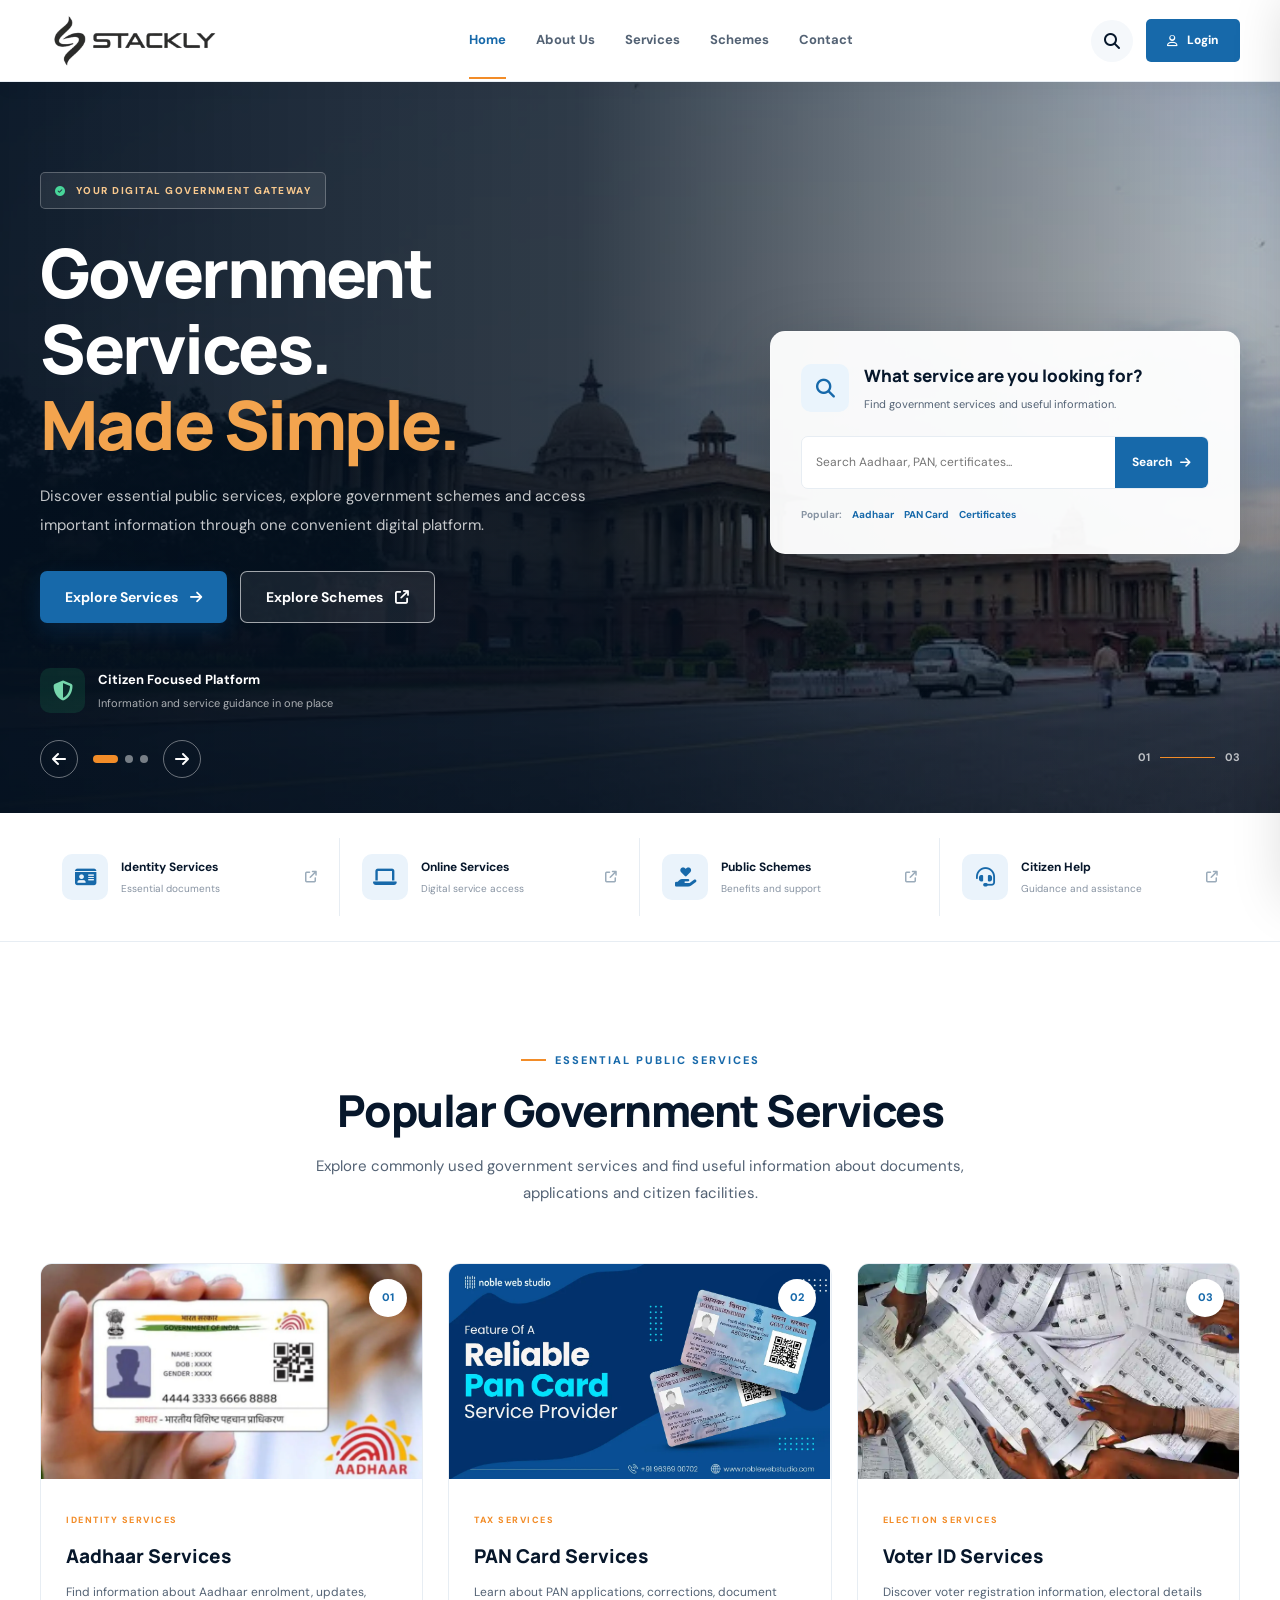
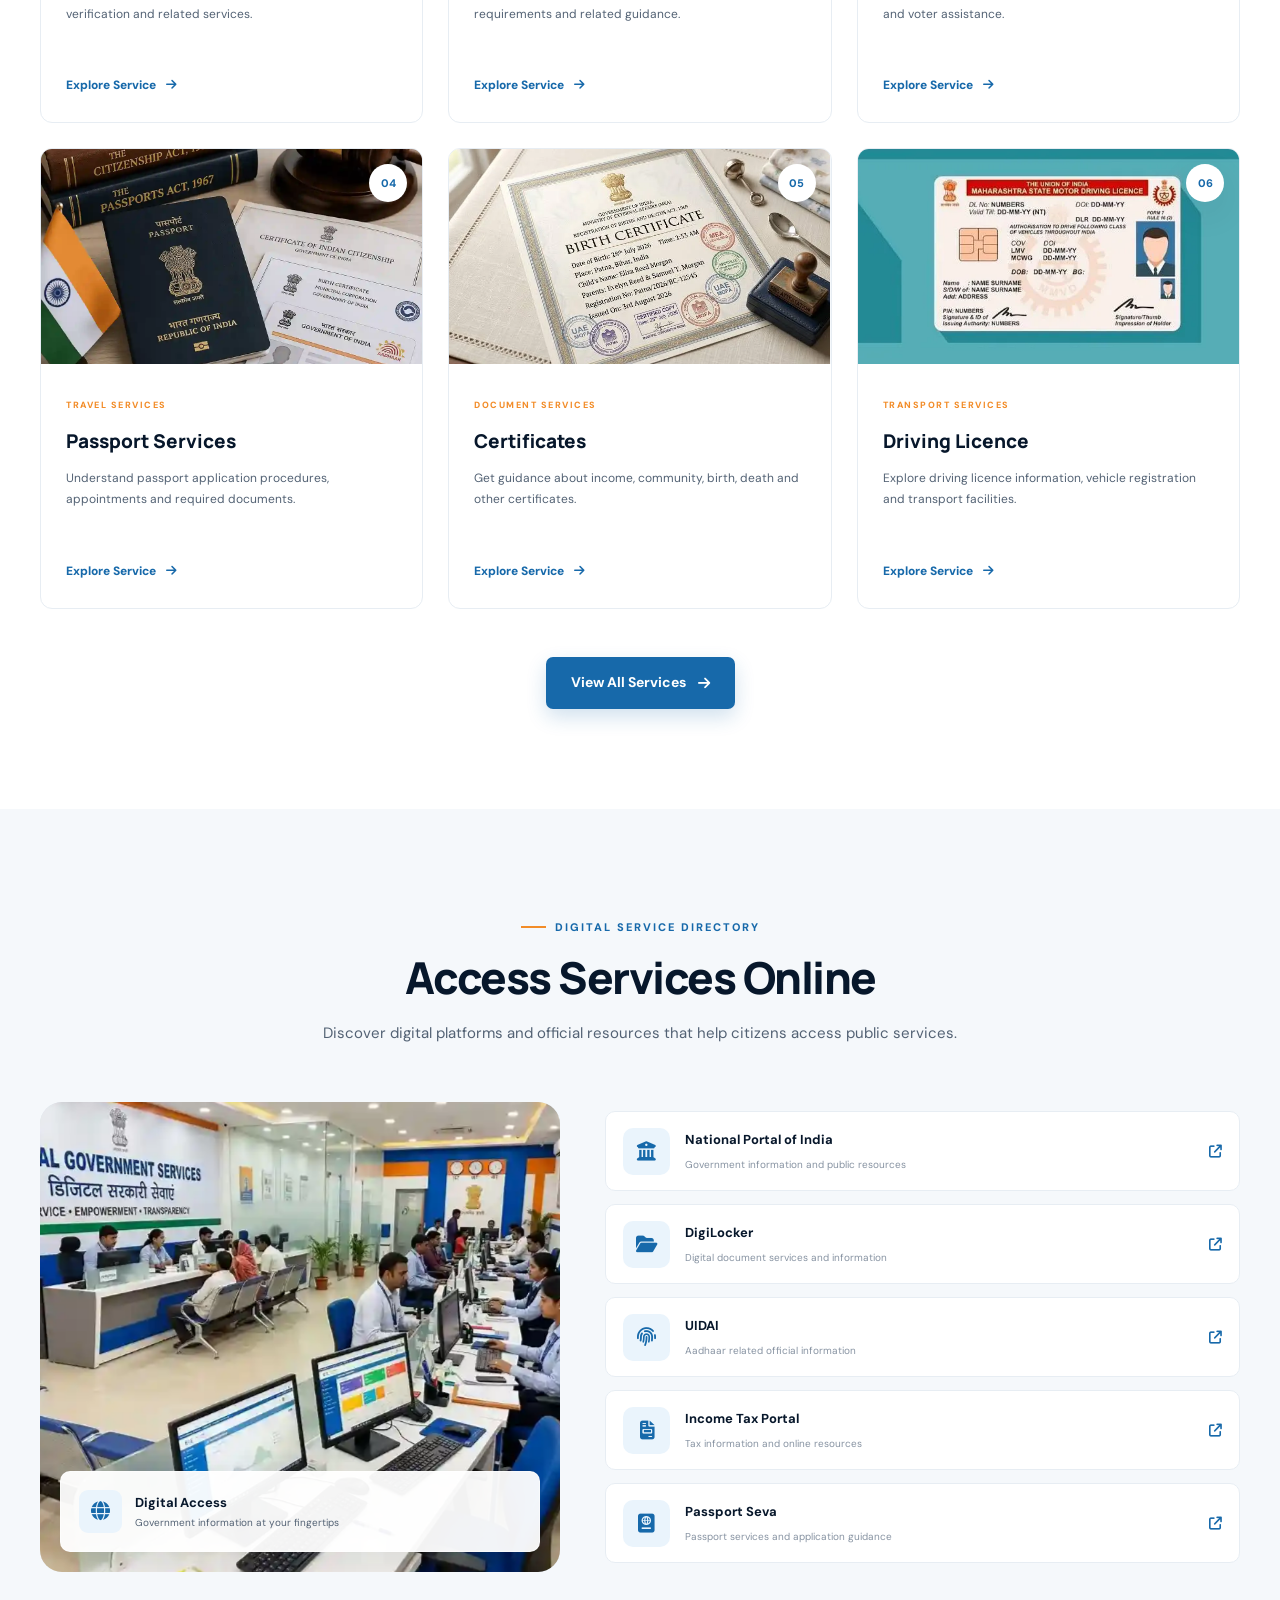
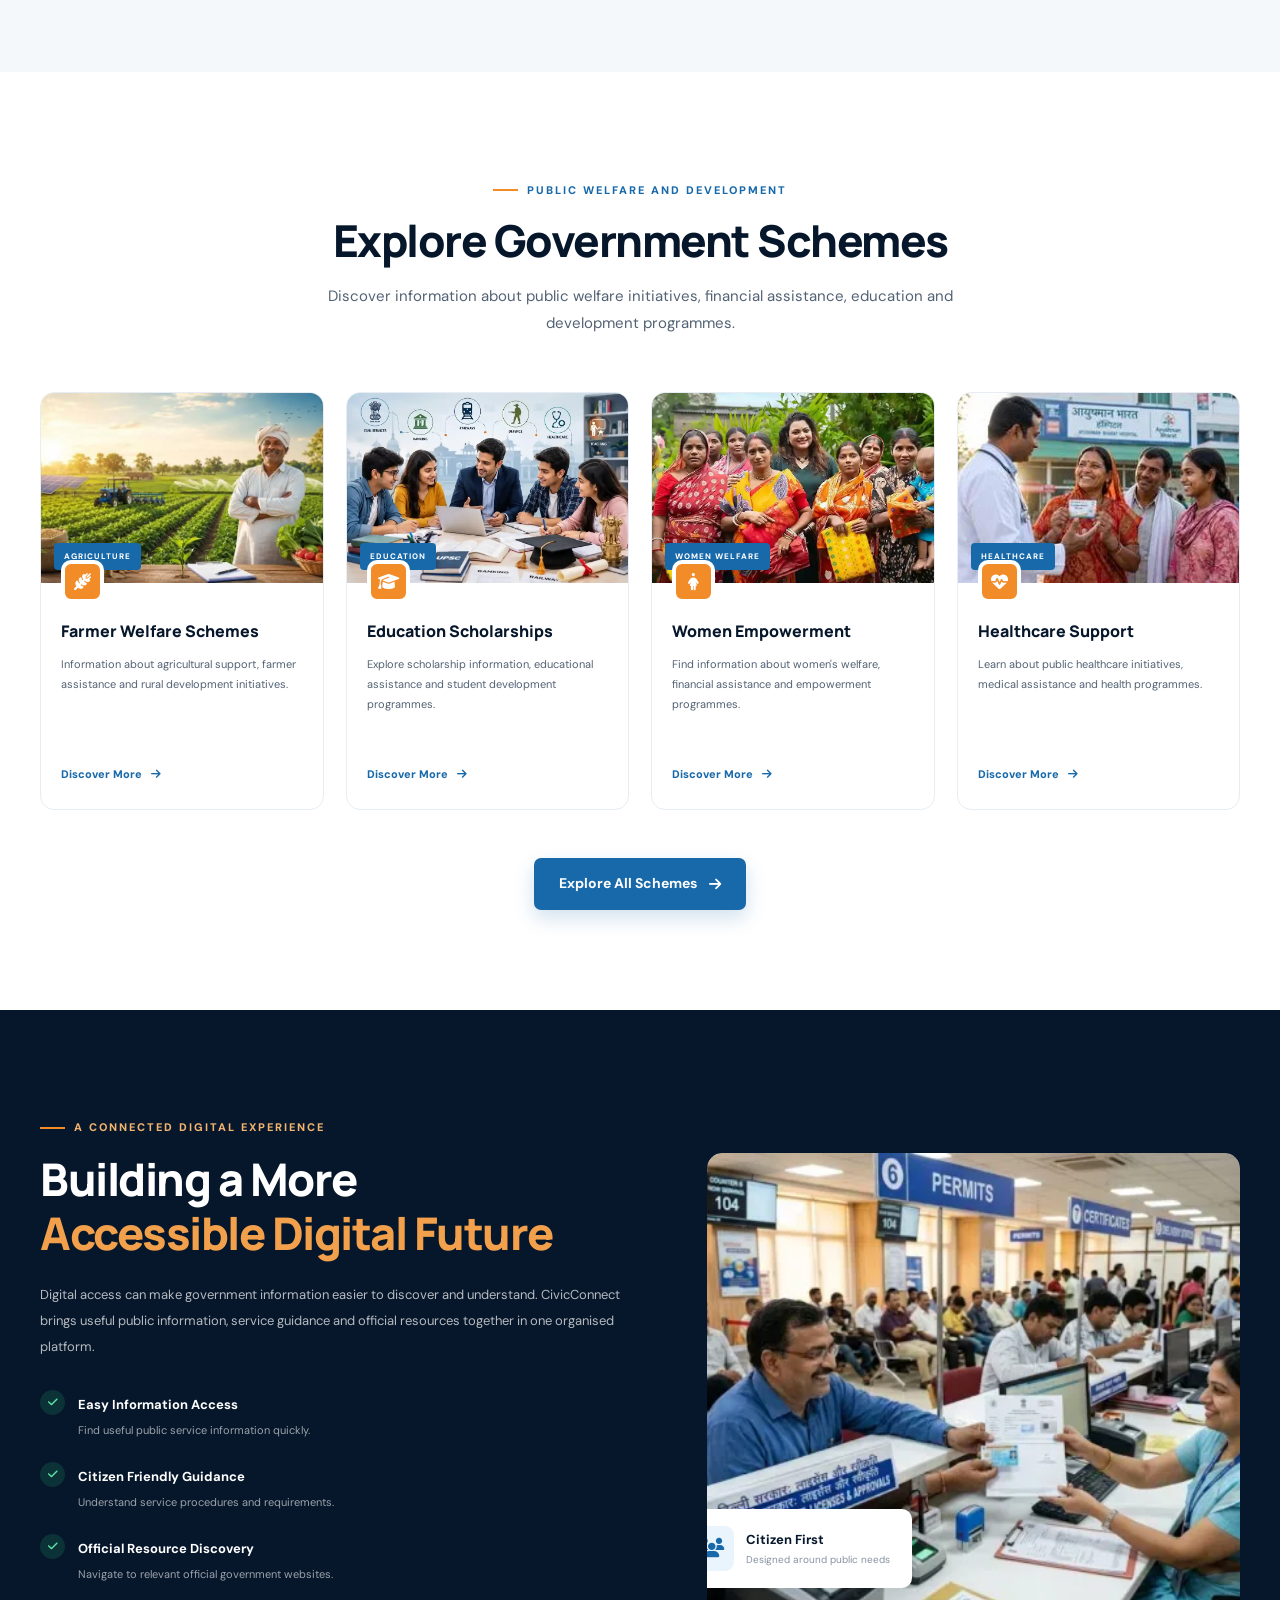
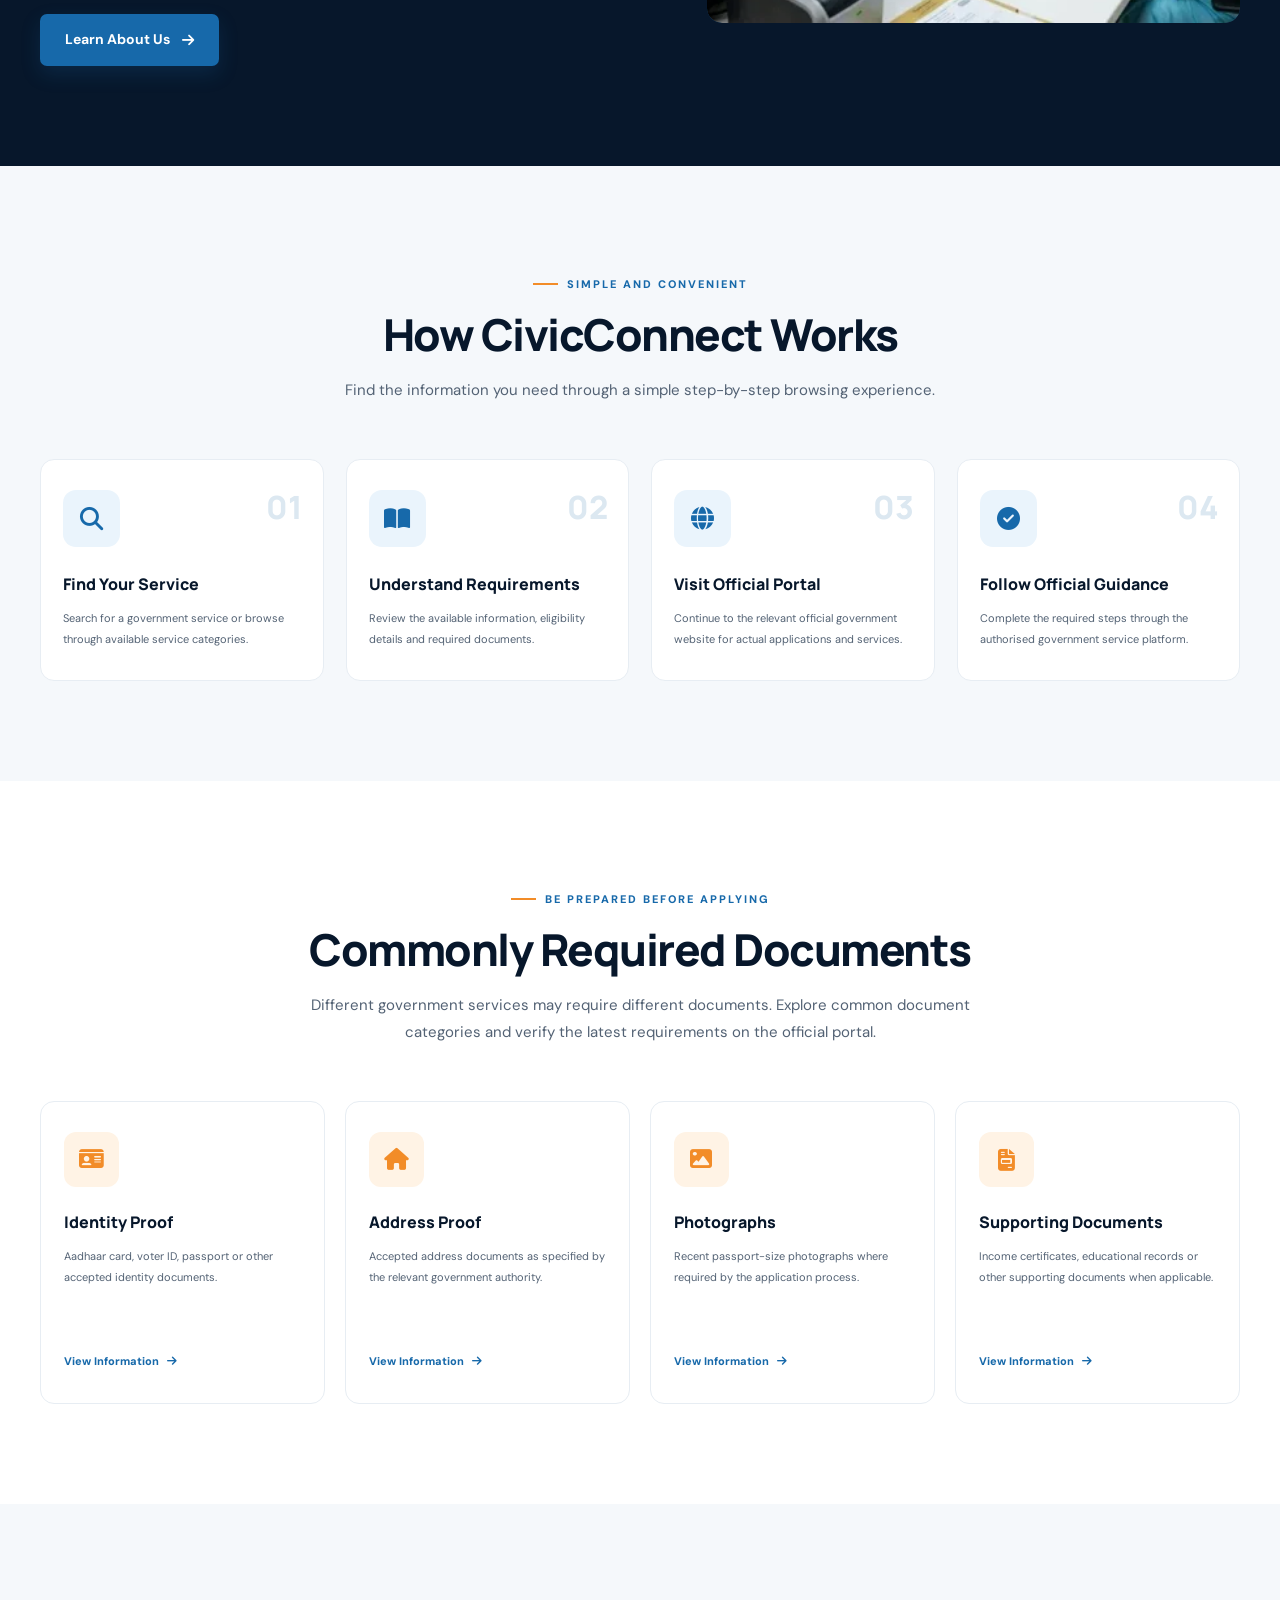
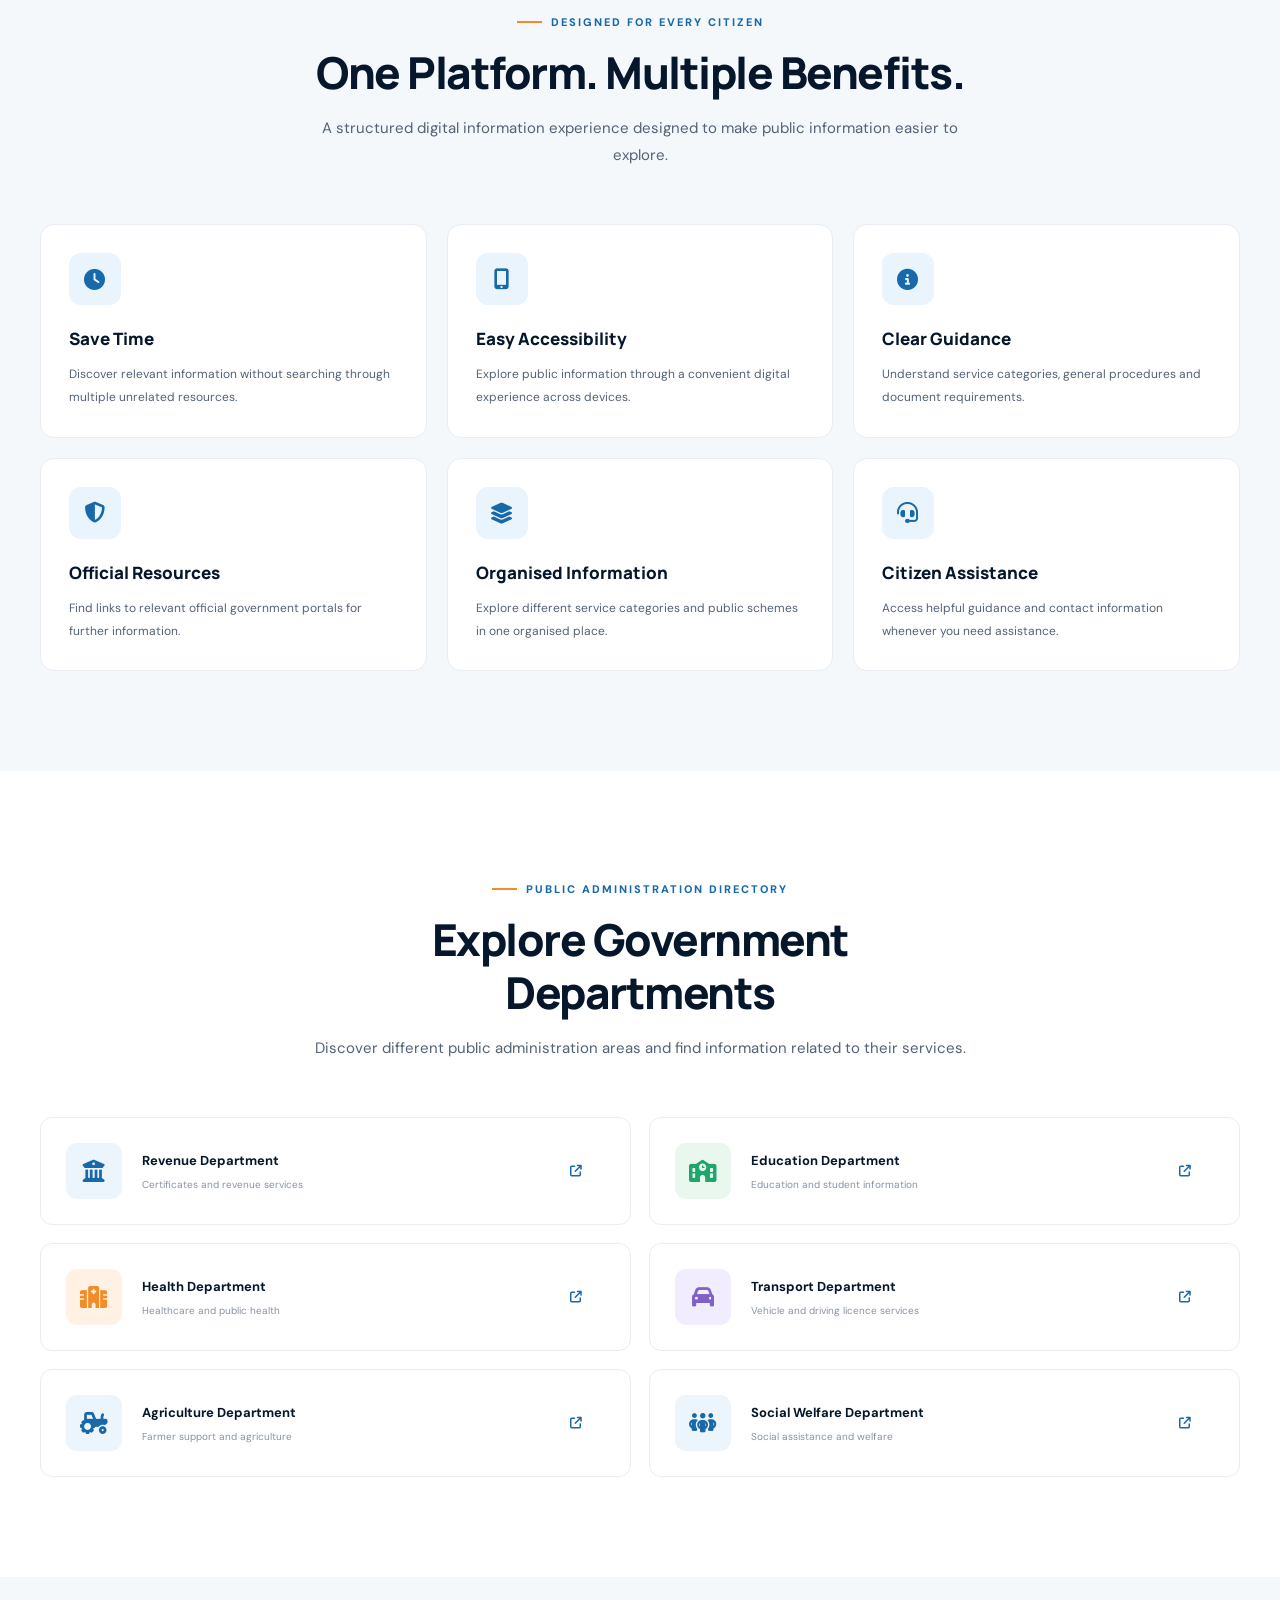
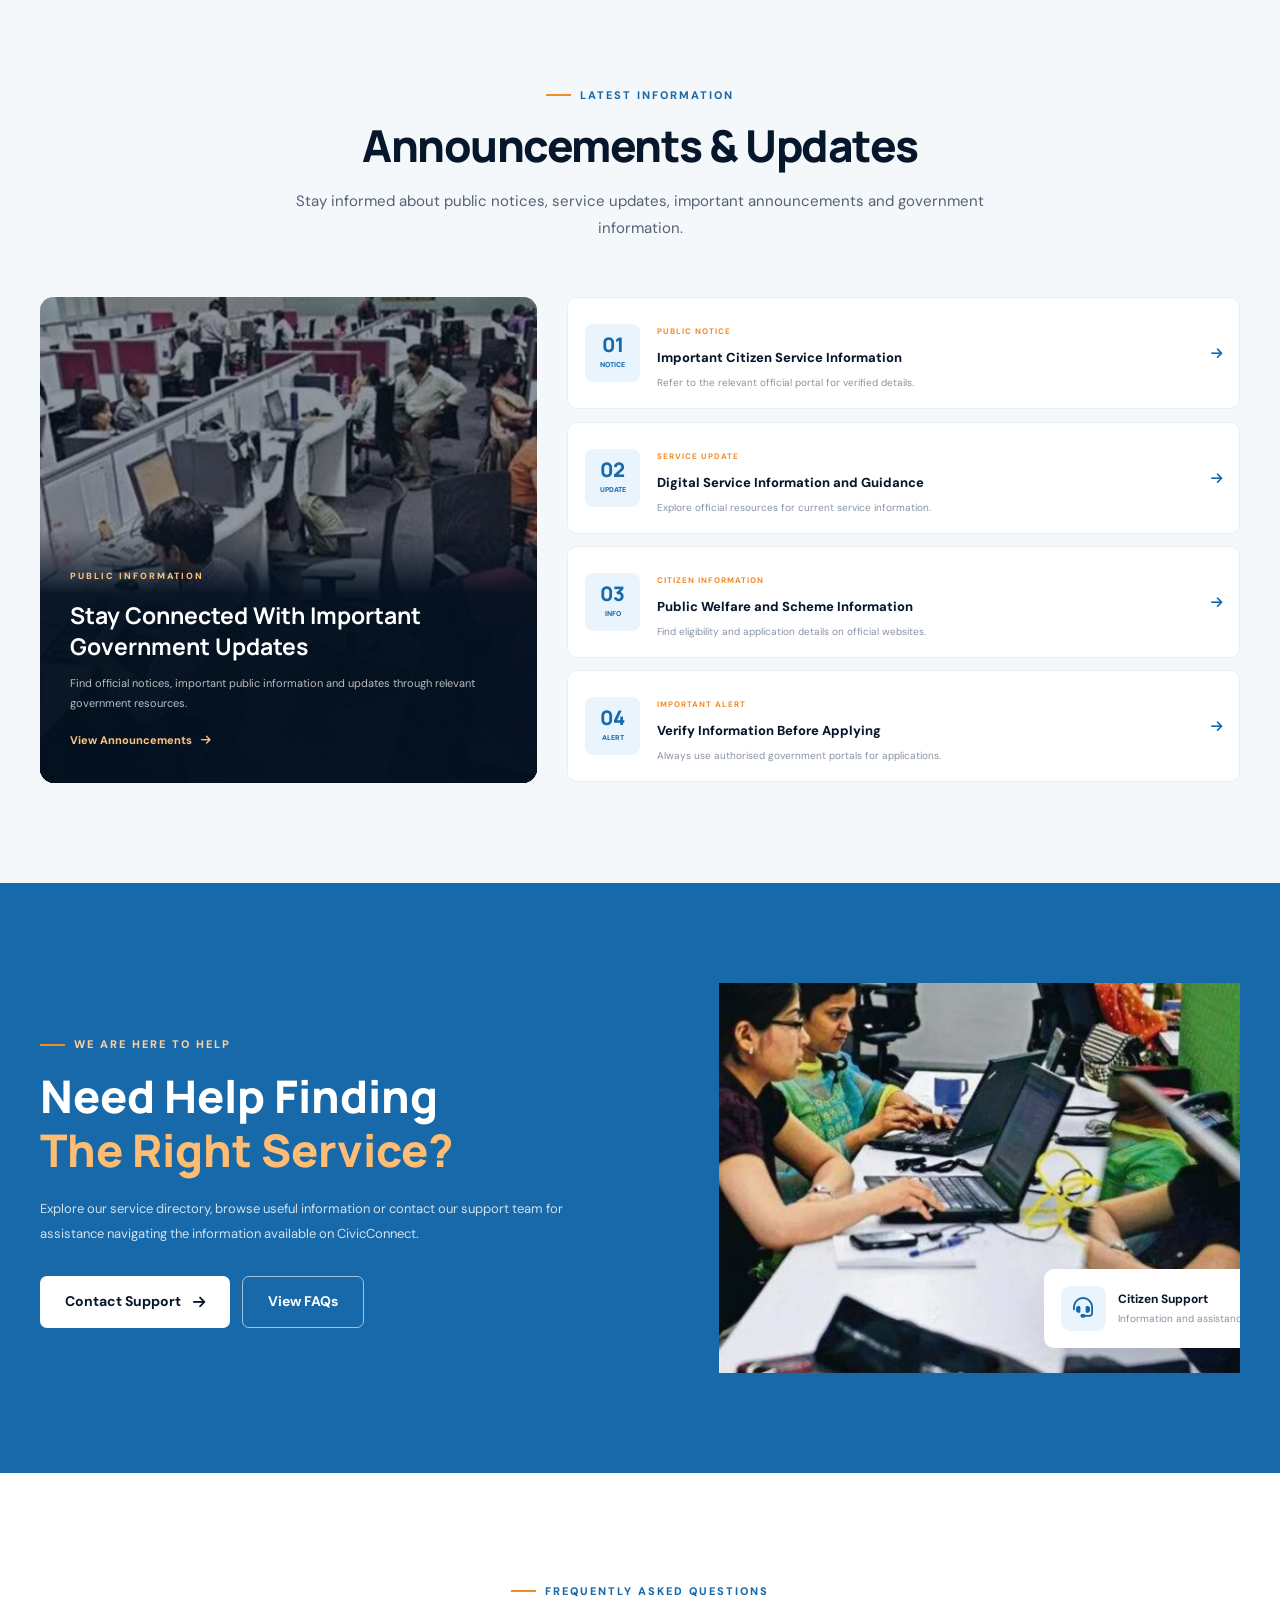
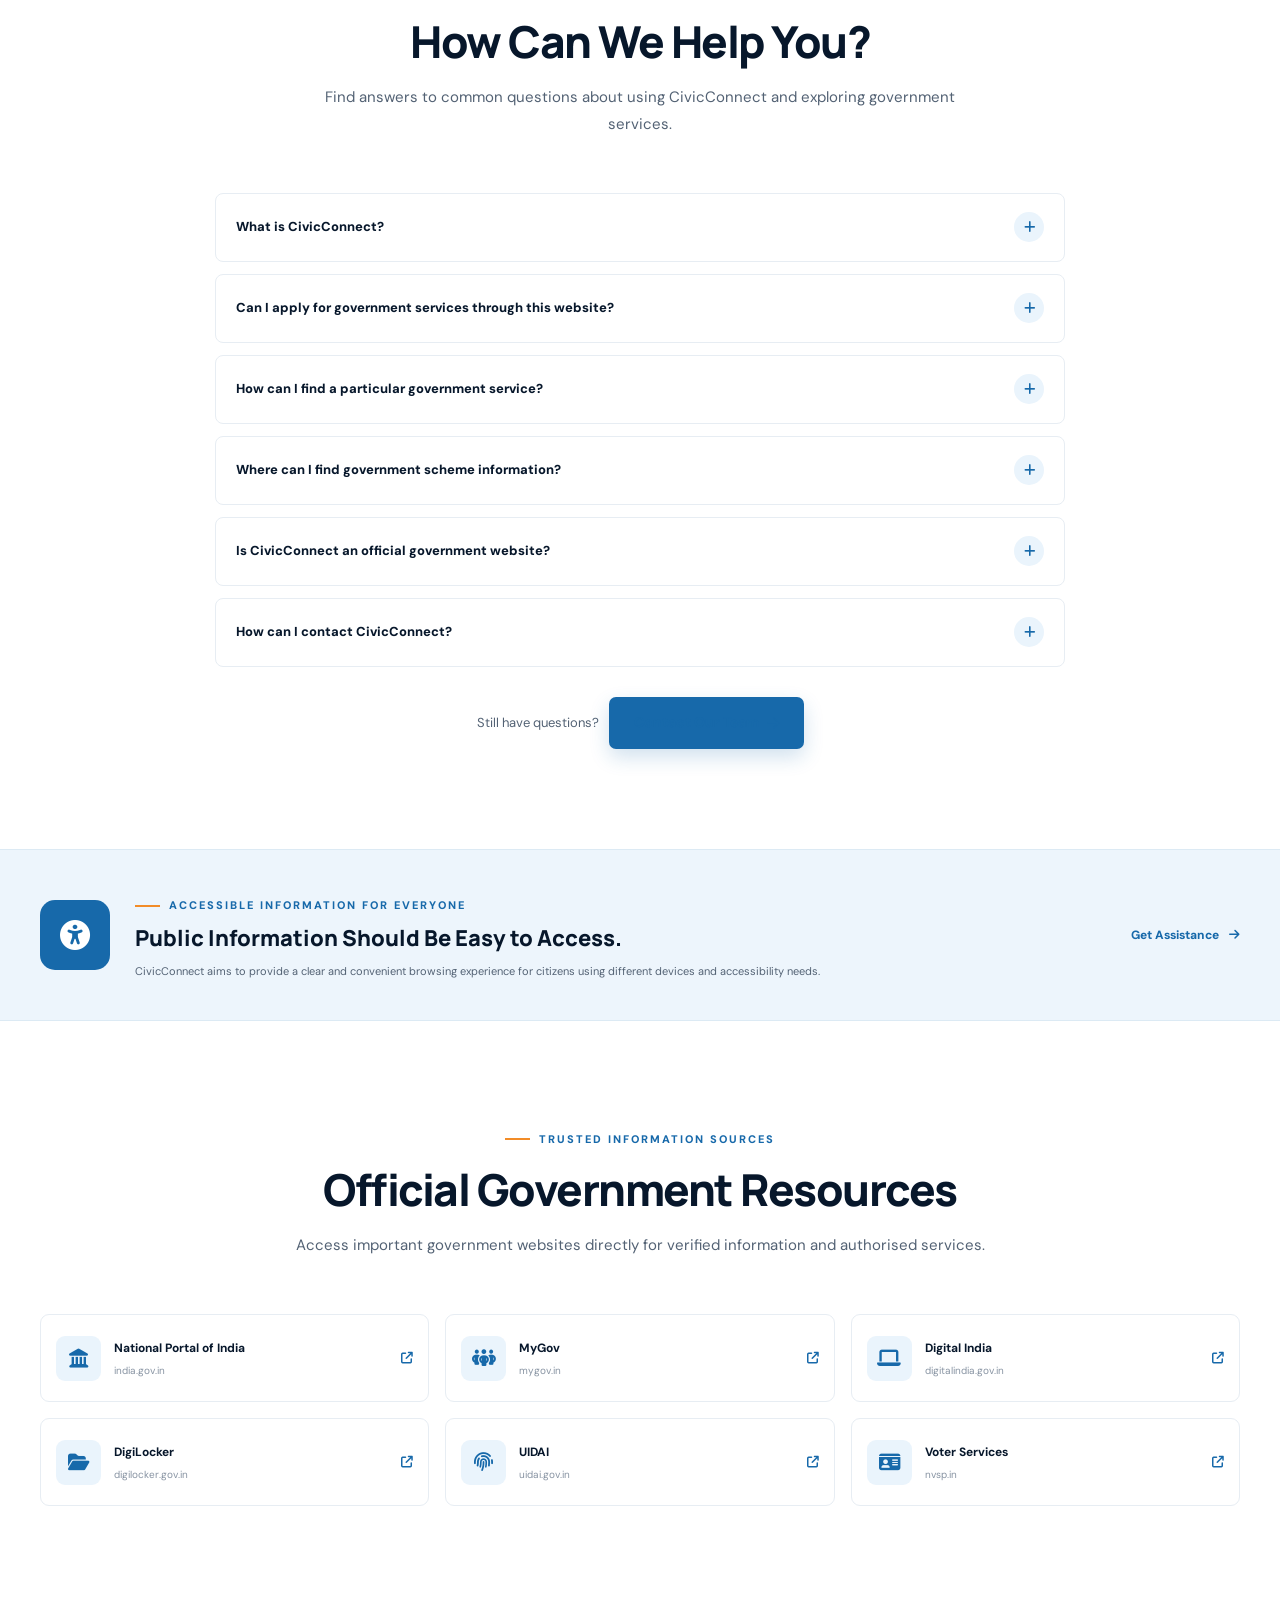
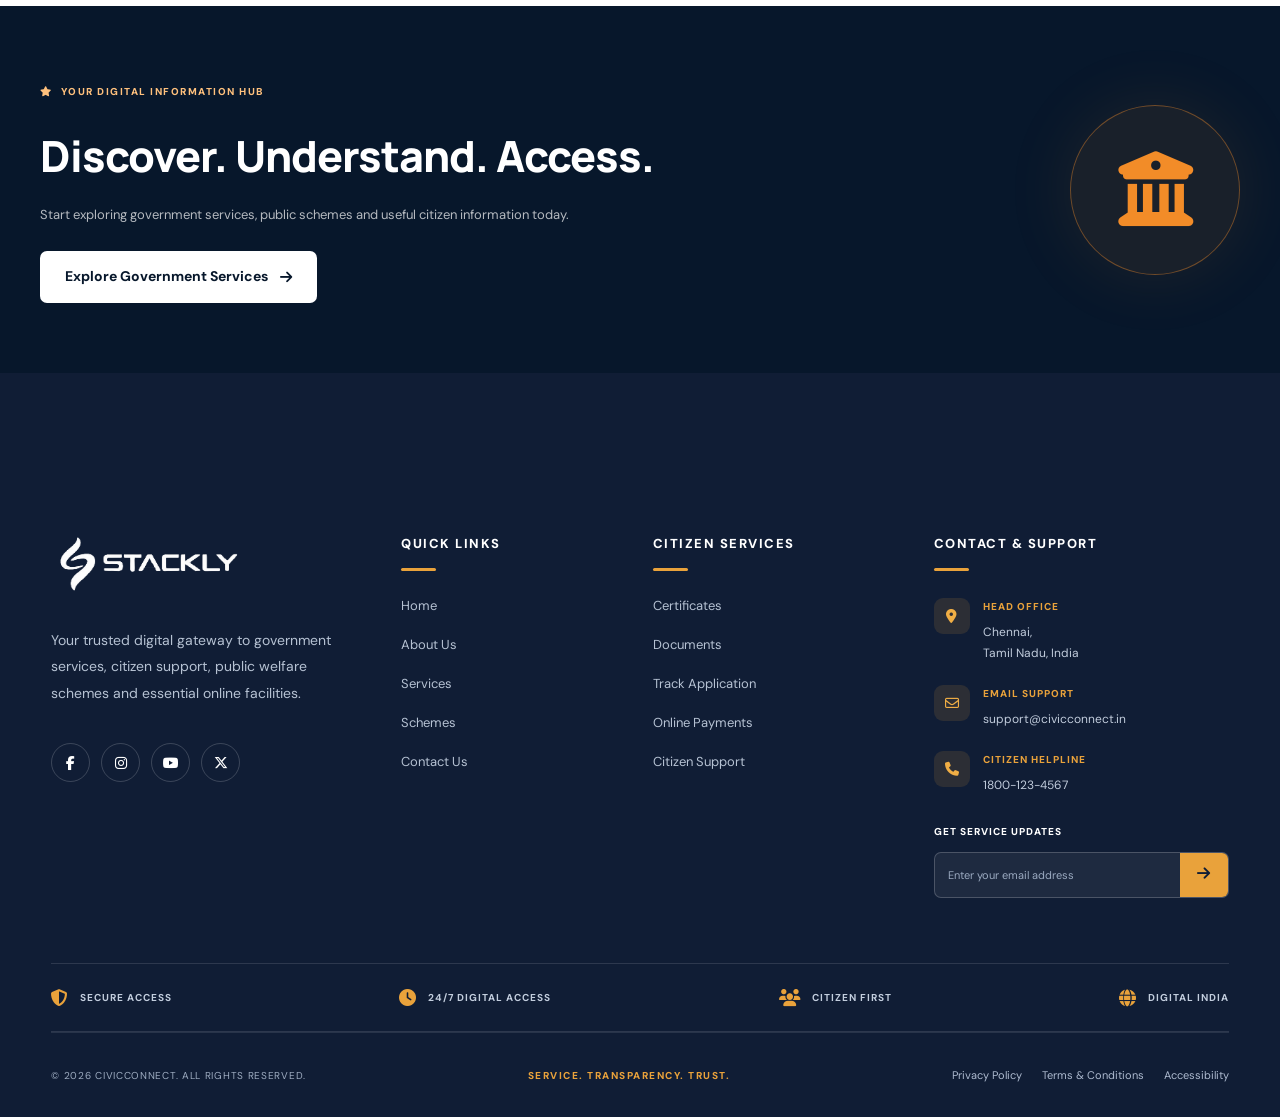
==== commit aca2dadc: "add" ====
--- a/index.html
+++ b/index.html
@@ -2772,7 +2772,7 @@
                         <span>Remember me</span>
                     </label>
 
-                    <a href="forgot-password.html">Forgot Password?</a>
+                    <a href="404.html">Forgot Password?</a>
 
                 </div>
 
@@ -2792,7 +2792,7 @@
 
                 <p>
                     New to CivicConnect?
-                    <a href="register.html">Create Account</a>
+                    <a href="404.html">Create Account</a>
                 </p>
 
                 <span>
--- a/css/style.css
+++ b/css/style.css
@@ -11876,4 +11876,92 @@
         width: 145px;
         height: 48px;
     }
-}+}
+
+
+
+
+
+
+
+
+
+/* ==========================================
+   CIVICCONNECT — FAST PHASE ANIMATION FIX
+========================================== */
+
+/* Fast building reveal */
+.phase-building .government-building {
+    animation-duration: 0.5s, 3s !important;
+    animation-delay: 0s, 0.5s !important;
+}
+
+/* Fast justice reveal */
+.phase-justice .justice-statue {
+    animation-duration: 0.5s !important;
+}
+
+/* Coins and documents appear immediately */
+.phase-documents .rupee-coin,
+.phase-documents .constitution-book,
+.phase-documents .floating-document {
+    opacity: 1;
+}
+
+/* Fast service reveal */
+.phase-services .government-service-icon {
+    animation-duration: 0.4s, 3s !important;
+}
+
+.phase-services .india-network {
+    animation-duration: 0.5s !important;
+}
+
+.phase-services .preloader-center-text {
+    animation-duration: 0.5s !important;
+}
+
+/* Fast verification */
+.phase-verified .verification-check {
+    animation-duration: 0.4s !important;
+}
+
+/* Fast final logo */
+.phase-logo .preloader-final-logo {
+    animation-duration: 0.5s !important;
+}
+
+/* Fast transitions */
+.civic-preloader {
+    transition: opacity 0.4s ease, visibility 0.4s ease;
+}
+
+.civic-preloader.is-hidden {
+    opacity: 0;
+    visibility: hidden;
+    pointer-events: none;
+}
+
+/* Progress animation */
+.loader-progress-fill {
+    transition: width 0.08s linear;
+}
+
+/* Mobile optimization */
+@media (max-width: 600px) {
+    .preloader-stage {
+        transform: translate(-50%, -50%) scale(0.72);
+    }
+
+    .preloader-inner {
+        min-height: 500px;
+        padding: 25px 0 20px;
+    }
+}
+
+@media (prefers-reduced-motion: reduce) {
+    .civic-preloader * {
+        animation-duration: 0.01ms !important;
+        transition-duration: 0.01ms !important;
+    }
+}
